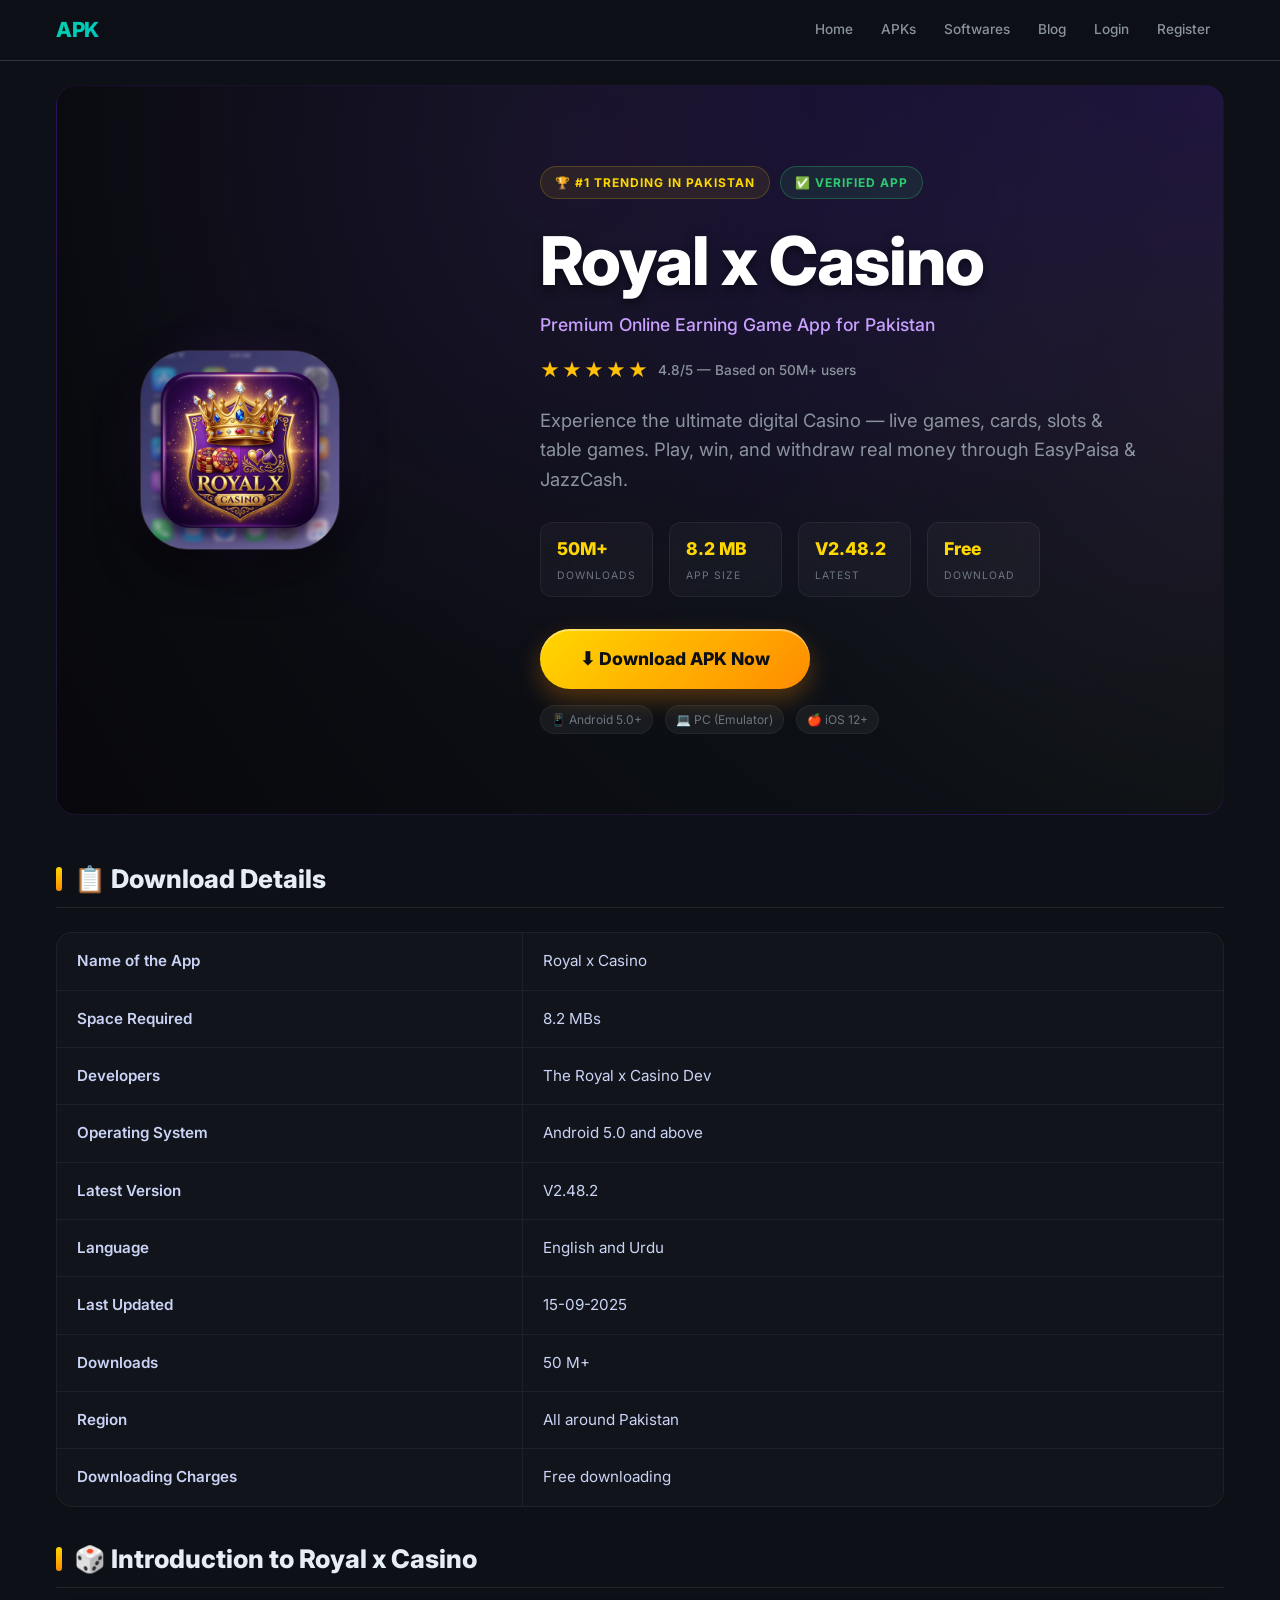
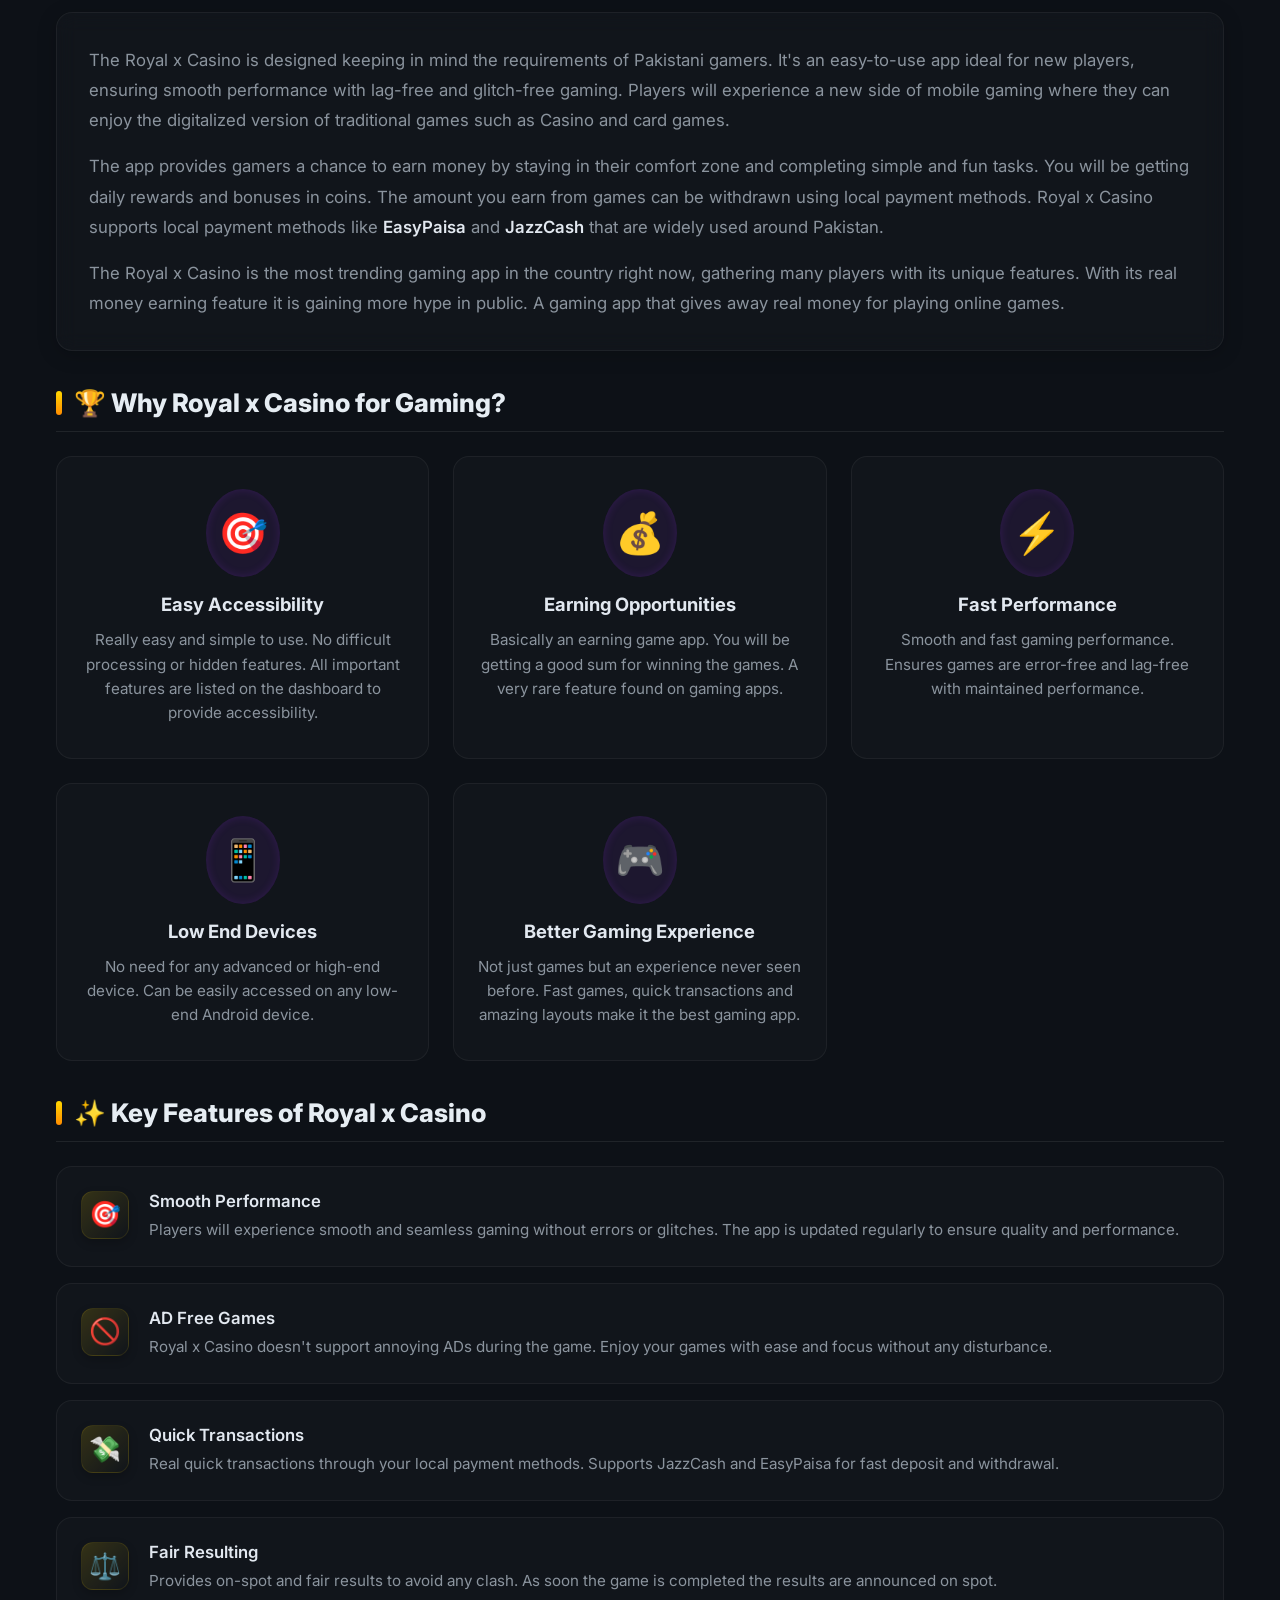
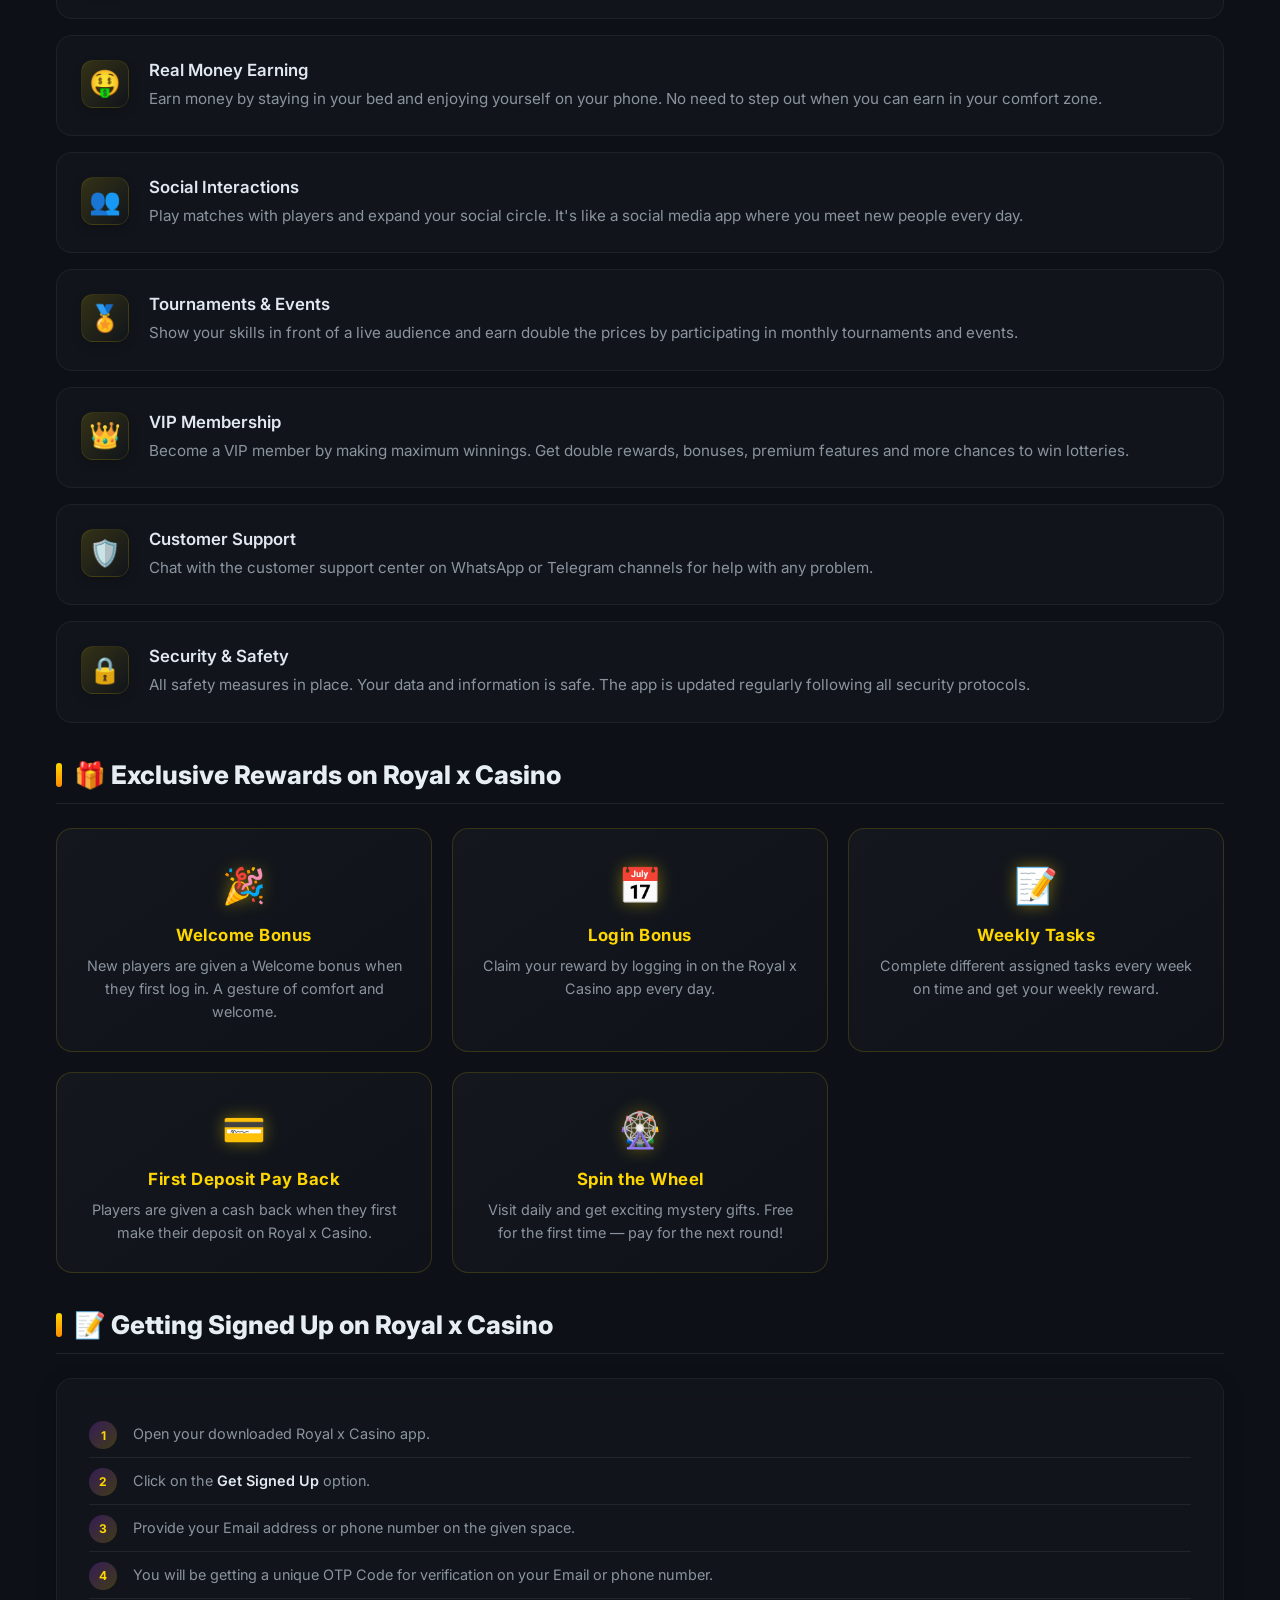
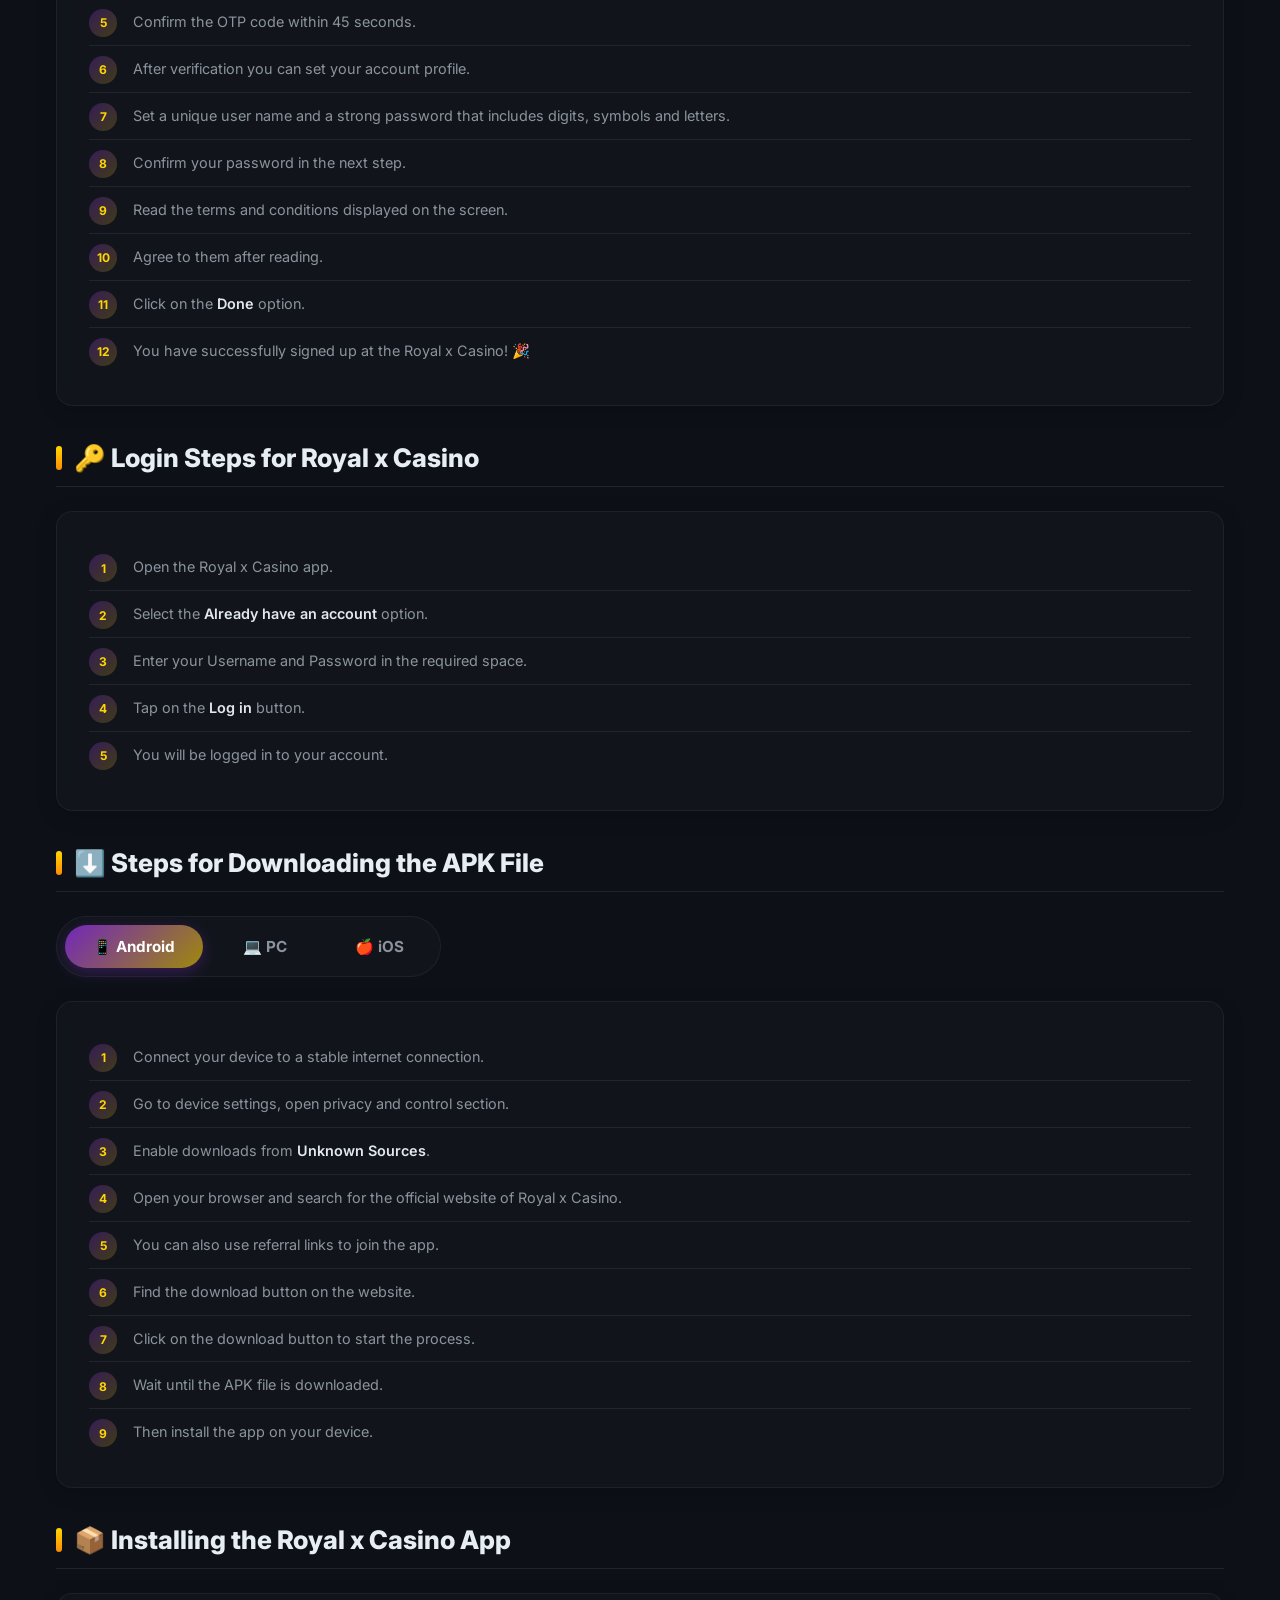
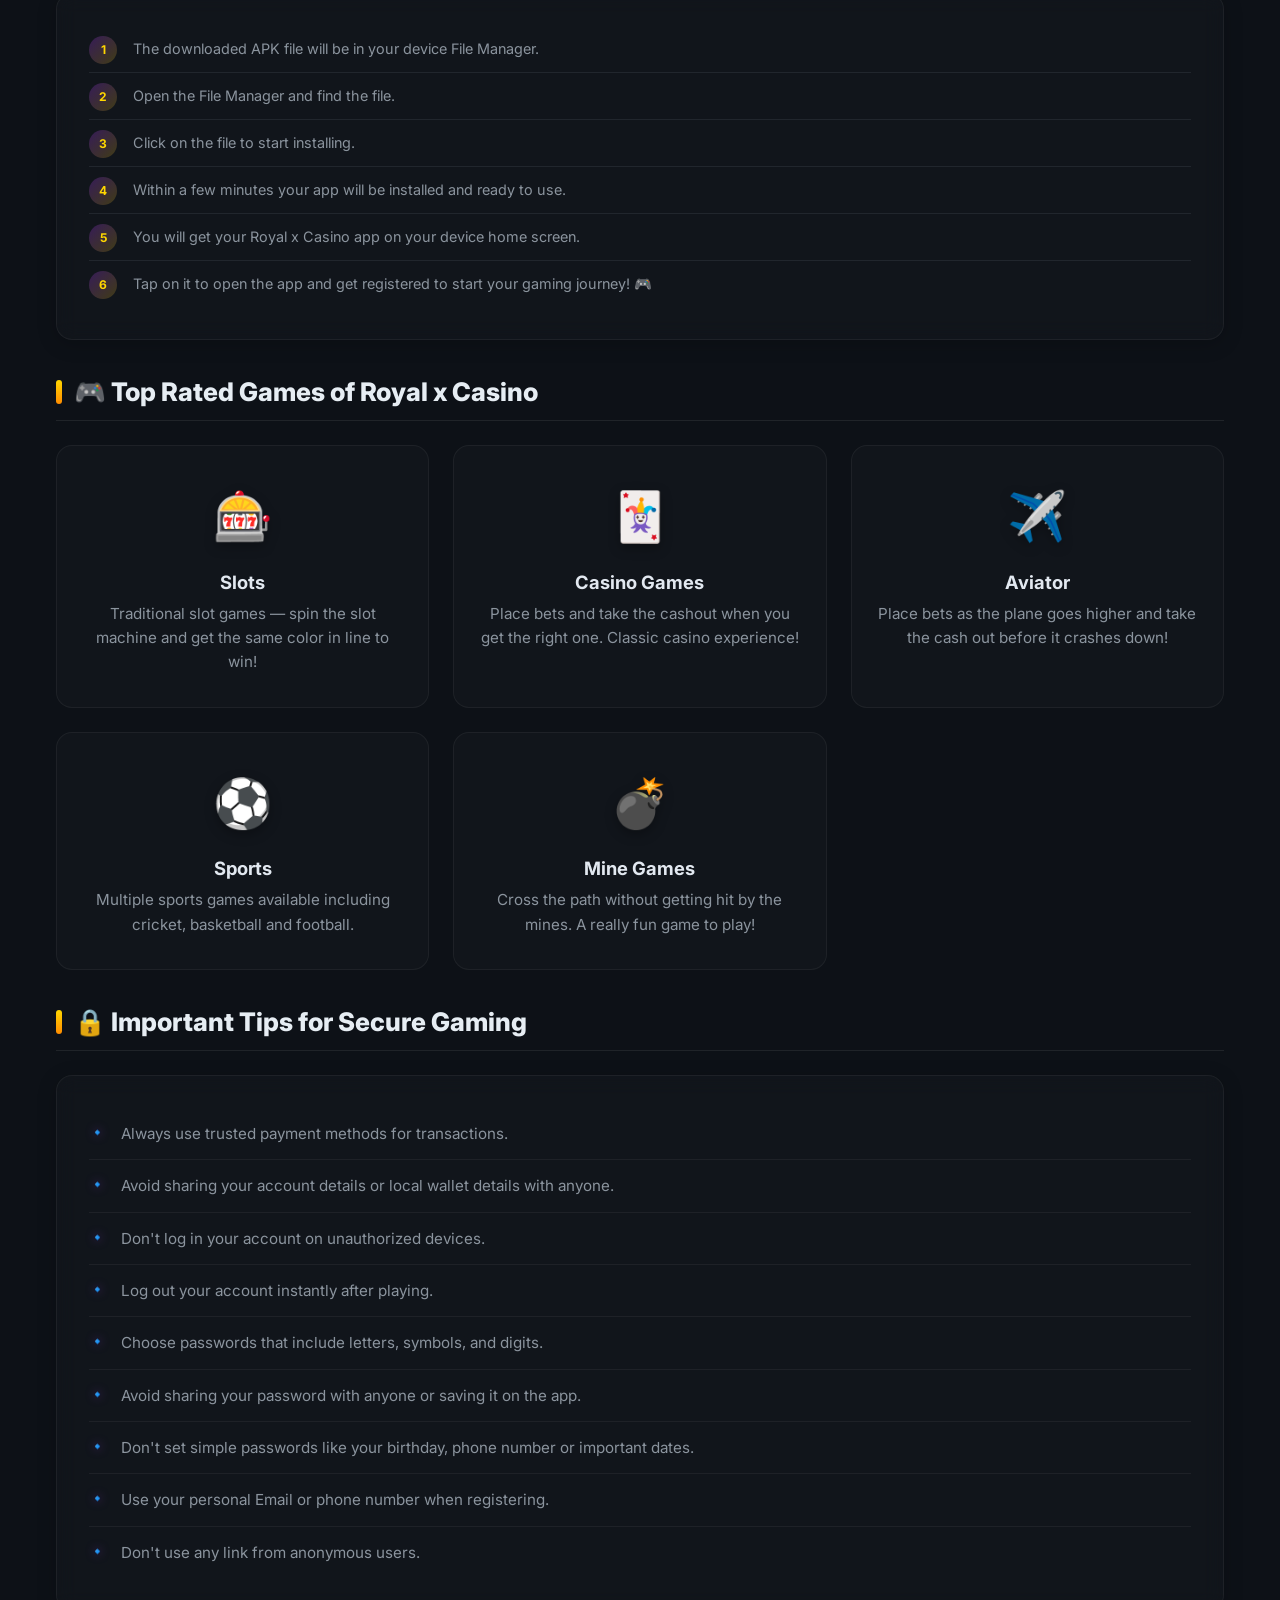
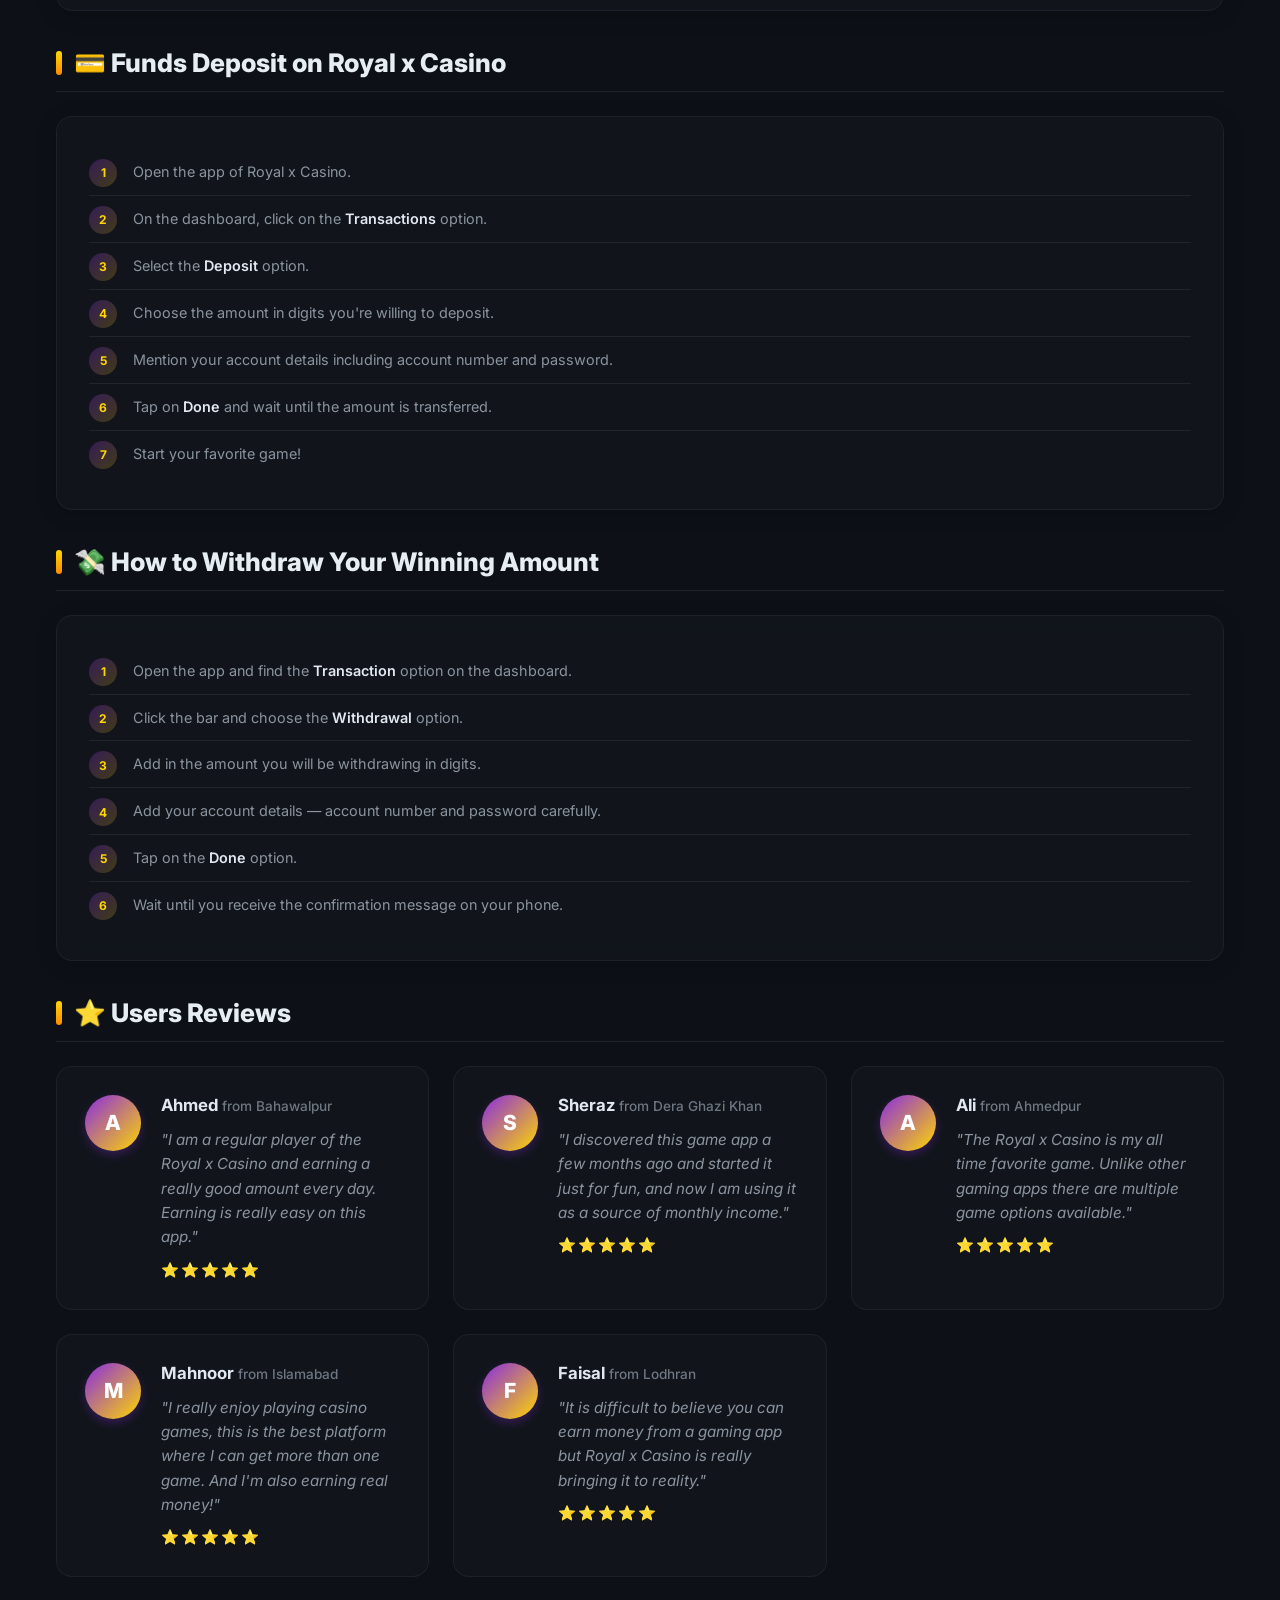
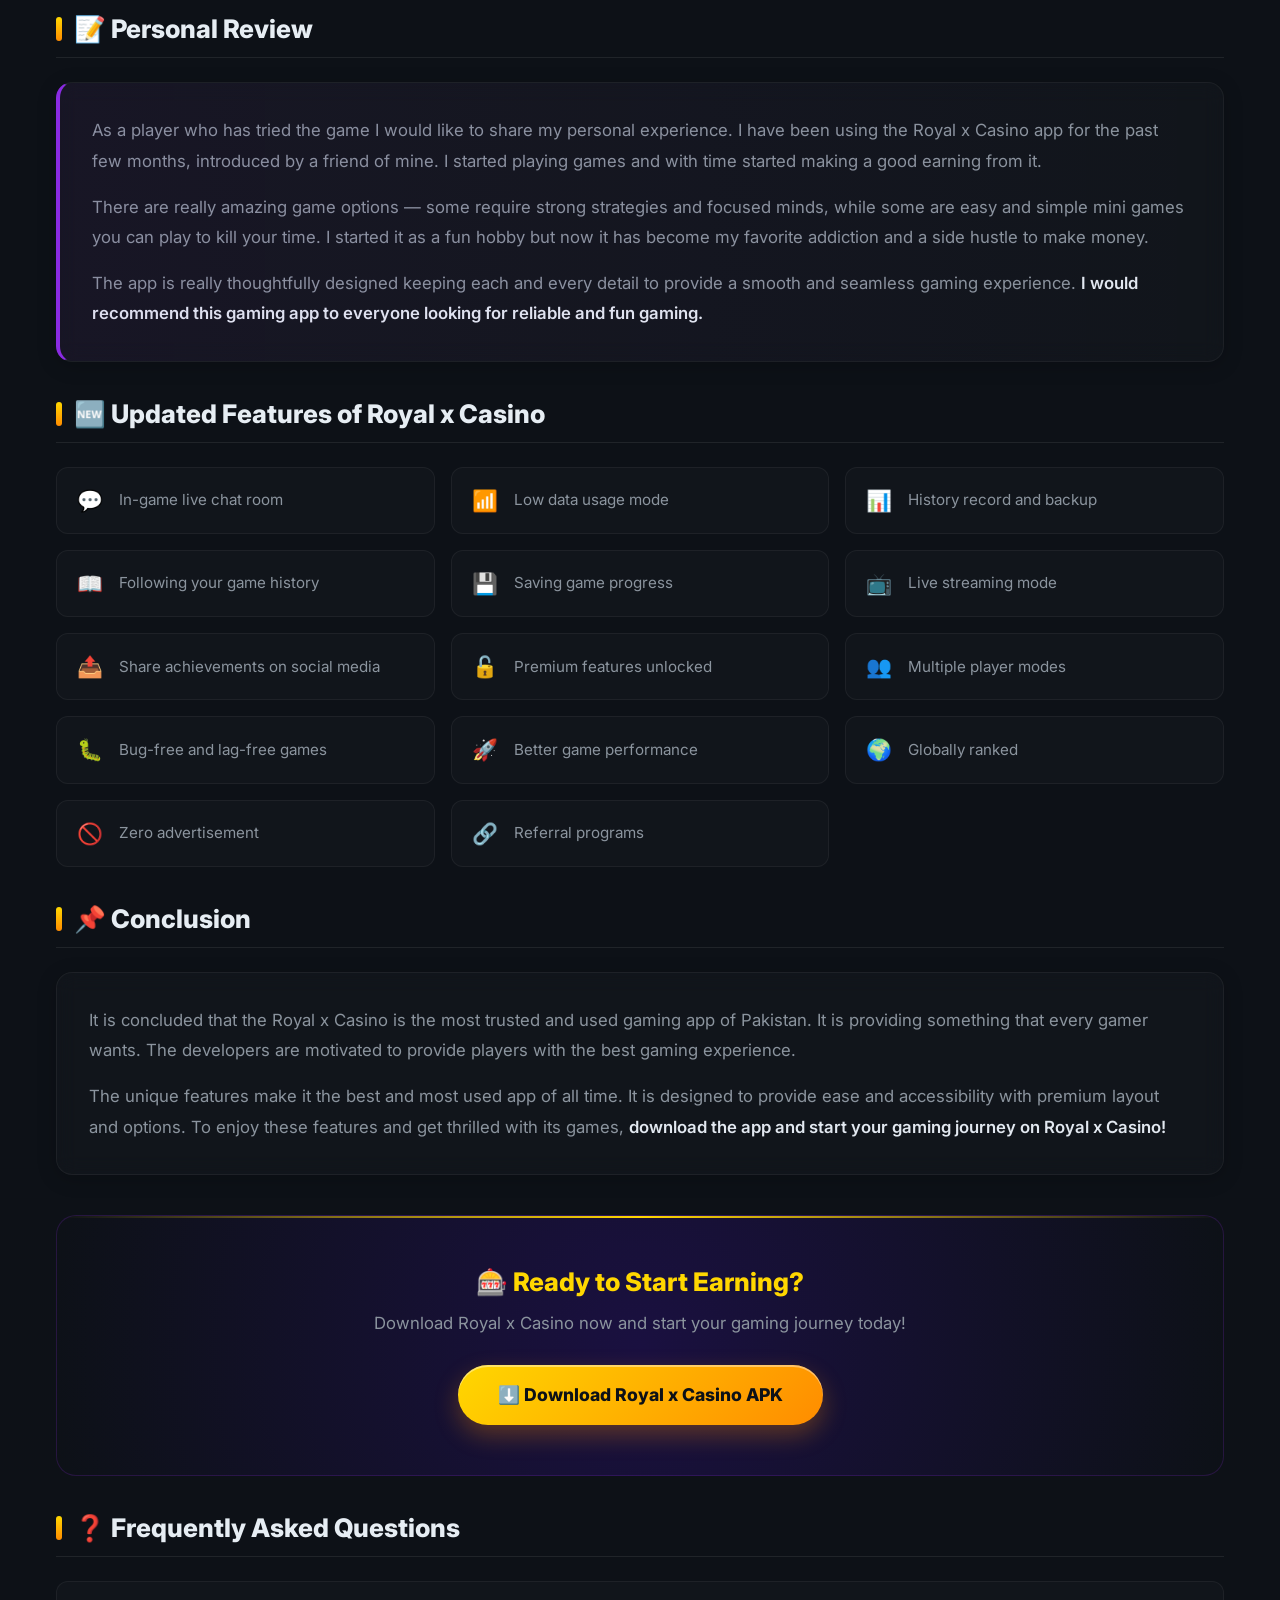
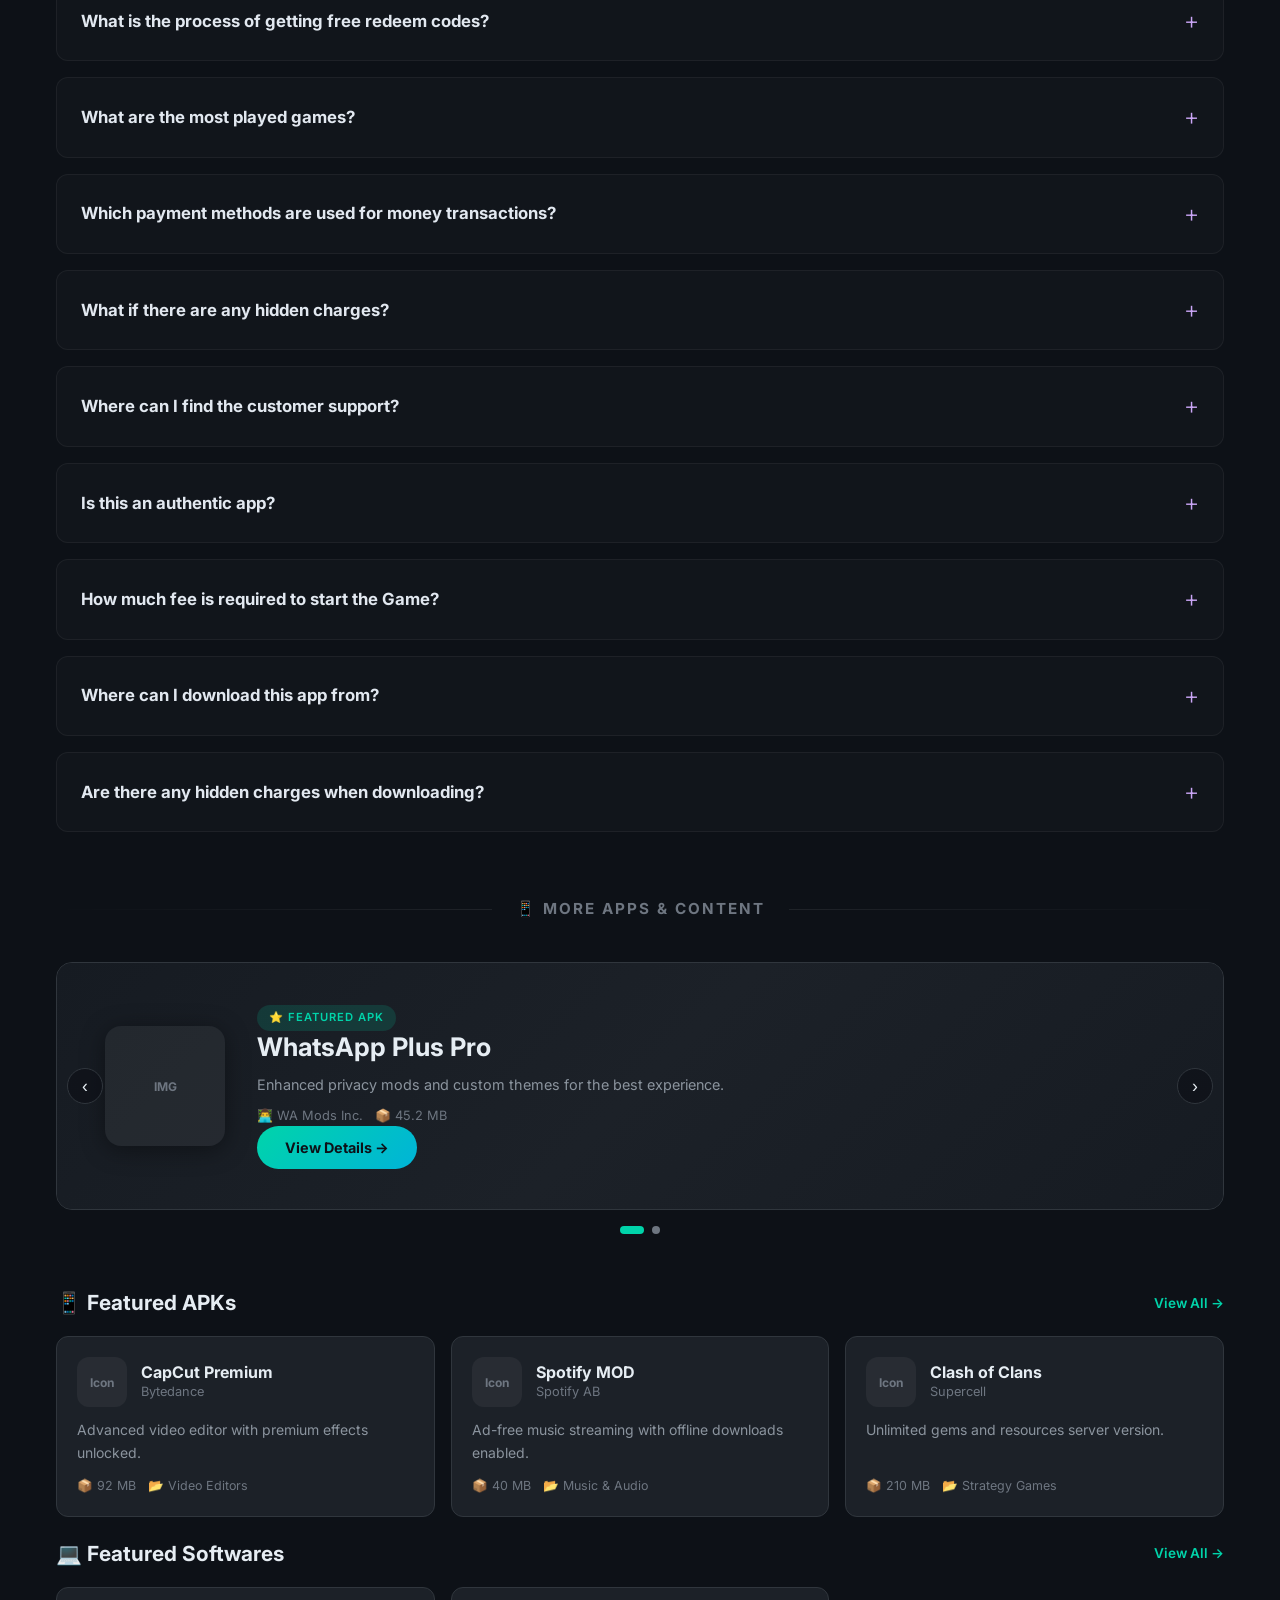
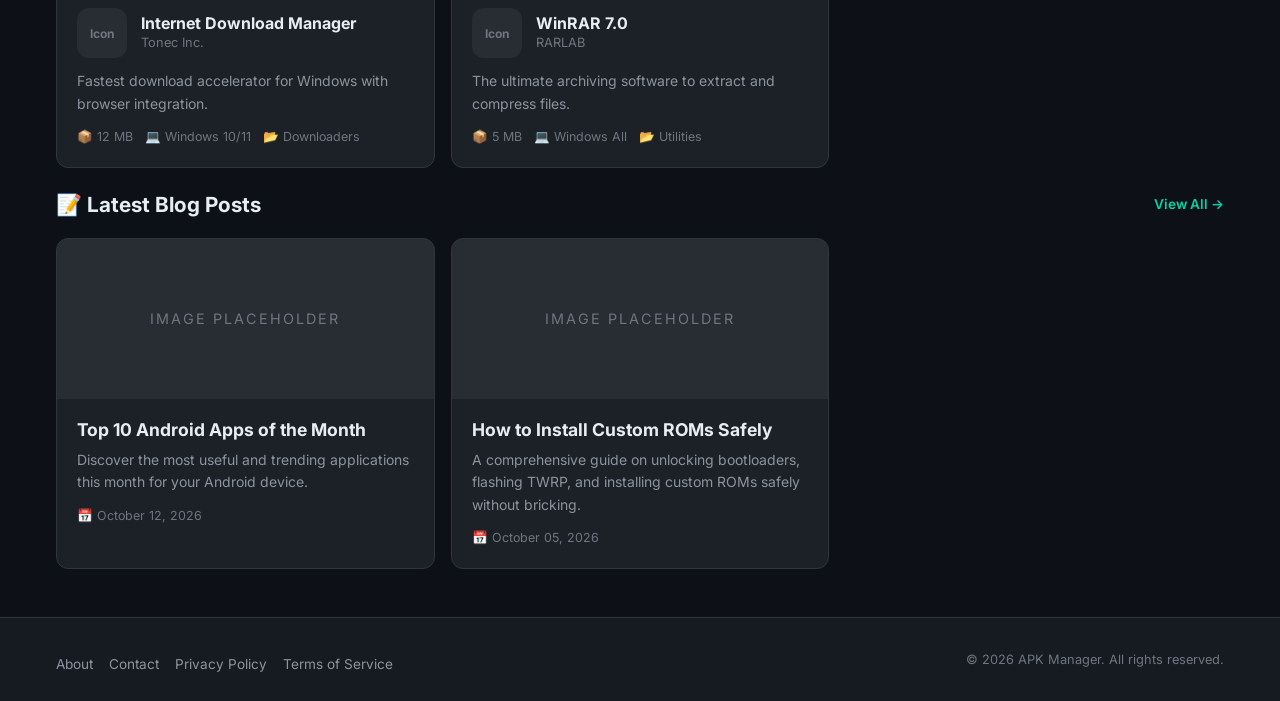
==== index.html @ d5cda450 "first commit" ====
<!DOCTYPE html>
<html lang="en">
<head>
    <meta charset="UTF-8">
    <meta name="viewport" content="width=device-width, initial-scale=1.0">
    <meta name="description" content="Download the latest APKs, Software, and read tech blog posts.">
    <title>Royal x Casino Download - Online Earning Game App Pakistan | APK Manager</title>
    <link rel="stylesheet" href="./css/style.css">
    <style>
      /* Temporary Placeholders for Static Build */
      .placeholder-img {
          width: 100%; height: 160px; background: rgba(255, 255, 255, 0.05); border-radius: 8px 8px 0 0;
          display: flex; align-items: center; justify-content: center;
          color: var(--text-muted); font-size: 0.9rem; text-transform: uppercase; letter-spacing: 2px;
      }
      .placeholder-icon {
          width: 50px; height: 50px; background: rgba(255, 255, 255, 0.05); border-radius: 12px;
          display: flex; align-items: center; justify-content: center;
          color: var(--text-muted); font-size: 0.75rem; overflow: hidden; font-weight: bold;
      }
    </style>
</head>
<body>

<!-- Header -->
<header class="site-header">
    <div class="container nav-inner">
        <a href="#" class="logo">APK<span>Manager</span></a>

        <button class="hamburger" aria-label="Toggle menu">
            <span></span><span></span><span></span>
        </button>

        <nav class="nav-links">
            <a href="index.html">Home</a>
            <a href="apks.html">APKs</a>
            <a href="softwares.html">Softwares</a>
            <a href="blog.html">Blog</a>
            <a href="login.html">Login</a>
            <a href="register.html">Register</a>
        </nav>
    </div>
    <div class="nav-overlay"></div>
</header>

<!-- Main Content -->
<main>
    <div class="container">

<!-- ============================
     ROYAL X CASINO — HERO SECTION 
     ============================ -->
<section class="rxc-hero fade-in">
    <div class="rxc-hero-glow"></div>
    <div class="rxc-hero-particles">
        <span></span><span></span><span></span><span></span><span></span><span></span>
    </div>
    <div class="rxc-hero-inner">
        <div class="rxc-hero-icon-wrap">
            <img src="./images/royal_x_casino_icon.png" alt="Royal x Casino App Icon" class="rxc-hero-icon">
            <div class="rxc-hero-icon-glow"></div>
        </div>
        <div class="rxc-hero-content">
            <div class="rxc-hero-badges">
                <span class="rxc-badge">🏆 #1 Trending in Pakistan</span>
                <span class="rxc-badge rxc-badge-verified">✅ Verified App</span>
            </div>
            <h1 class="rxc-hero-title">Royal x Casino</h1>
            <p class="rxc-hero-tagline">Premium Online Earning Game App for Pakistan</p>
            <div class="rxc-hero-rating">
                <span class="rxc-stars">★★★★★</span>
                <span class="rxc-rating-text">4.8/5 — Based on 50M+ users</span>
            </div>
            <p class="rxc-hero-desc">Experience the ultimate digital Casino — live games, cards, slots & table games. Play, win, and withdraw real money through EasyPaisa & JazzCash.</p>
            <div class="rxc-hero-stats">
                <div class="rxc-stat">
                    <span class="rxc-stat-value">50M+</span>
                    <span class="rxc-stat-label">Downloads</span>
                </div>
                <div class="rxc-stat">
                    <span class="rxc-stat-value">8.2 MB</span>
                    <span class="rxc-stat-label">App Size</span>
                </div>
                <div class="rxc-stat">
                    <span class="rxc-stat-value">V2.48.2</span>
                    <span class="rxc-stat-label">Latest</span>
                </div>
                <div class="rxc-stat">
                    <span class="rxc-stat-value">Free</span>
                    <span class="rxc-stat-label">Download</span>
                </div>
            </div>
            <div class="rxc-hero-actions">
                <a href="#rxc-download" class="rxc-download-btn">⬇ Download APK Now</a>
                <div class="rxc-platform-tags">
                    <span>📱 Android 5.0+</span>
                    <span>💻 PC (Emulator)</span>
                    <span>🍎 iOS 12+</span>
                </div>
            </div>
        </div>
    </div>
</section>

<!-- Download Details Table -->
<section class="rxc-section fade-in">
    <h2 class="rxc-section-title">📋 Download Details</h2>
    <div class="table-responsive">
        <table class="rxc-details-table">
            <tbody>
                <tr><td class="rxc-table-label">Name of the App</td><td>Royal x Casino</td></tr>
                <tr><td class="rxc-table-label">Space Required</td><td>8.2 MBs</td></tr>
                <tr><td class="rxc-table-label">Developers</td><td>The Royal x Casino Dev</td></tr>
                <tr><td class="rxc-table-label">Operating System</td><td>Android 5.0 and above</td></tr>
                <tr><td class="rxc-table-label">Latest Version</td><td>V2.48.2</td></tr>
                <tr><td class="rxc-table-label">Language</td><td>English and Urdu</td></tr>
                <tr><td class="rxc-table-label">Last Updated</td><td>15-09-2025</td></tr>
                <tr><td class="rxc-table-label">Downloads</td><td>50 M+</td></tr>
                <tr><td class="rxc-table-label">Region</td><td>All around Pakistan</td></tr>
                <tr><td class="rxc-table-label">Downloading Charges</td><td>Free downloading</td></tr>
            </tbody>
        </table>
    </div>
</section>

<!-- Introduction -->
<section class="rxc-section fade-in">
    <h2 class="rxc-section-title">🎲 Introduction to Royal x Casino</h2>
    <div class="rxc-content-card">
        <p>The Royal x Casino is designed keeping in mind the requirements of Pakistani gamers. It's an easy-to-use app ideal for new players, ensuring smooth performance with lag-free and glitch-free gaming. Players will experience a new side of mobile gaming where they can enjoy the digitalized version of traditional games such as Casino and card games.</p>
        <p>The app provides gamers a chance to earn money by staying in their comfort zone and completing simple and fun tasks. You will be getting daily rewards and bonuses in coins. The amount you earn from games can be withdrawn using local payment methods. Royal x Casino supports local payment methods like <strong>EasyPaisa</strong> and <strong>JazzCash</strong> that are widely used around Pakistan.</p>
        <p>The Royal x Casino is the most trending gaming app in the country right now, gathering many players with its unique features. With its real money earning feature it is gaining more hype in public. A gaming app that gives away real money for playing online games.</p>
    </div>
</section>

<!-- Why Royal x Casino -->
<section class="rxc-section fade-in">
    <h2 class="rxc-section-title">🏆 Why Royal x Casino for Gaming?</h2>
    <div class="rxc-features-grid">
        <div class="rxc-feature-card">
            <div class="rxc-feature-icon">🎯</div>
            <h3>Easy Accessibility</h3>
            <p>Really easy and simple to use. No difficult processing or hidden features. All important features are listed on the dashboard to provide accessibility.</p>
        </div>
        <div class="rxc-feature-card">
            <div class="rxc-feature-icon">💰</div>
            <h3>Earning Opportunities</h3>
            <p>Basically an earning game app. You will be getting a good sum for winning the games. A very rare feature found on gaming apps.</p>
        </div>
        <div class="rxc-feature-card">
            <div class="rxc-feature-icon">⚡</div>
            <h3>Fast Performance</h3>
            <p>Smooth and fast gaming performance. Ensures games are error-free and lag-free with maintained performance.</p>
        </div>
        <div class="rxc-feature-card">
            <div class="rxc-feature-icon">📱</div>
            <h3>Low End Devices</h3>
            <p>No need for any advanced or high-end device. Can be easily accessed on any low-end Android device.</p>
        </div>
        <div class="rxc-feature-card">
            <div class="rxc-feature-icon">🎮</div>
            <h3>Better Gaming Experience</h3>
            <p>Not just games but an experience never seen before. Fast games, quick transactions and amazing layouts make it the best gaming app.</p>
        </div>
    </div>
</section>

<!-- Key Features -->
<section class="rxc-section fade-in">
    <h2 class="rxc-section-title">✨ Key Features of Royal x Casino</h2>
    <div class="rxc-features-list">
        <div class="rxc-feature-item">
            <div class="rxc-feature-bullet">🎯</div>
            <div>
                <h4>Smooth Performance</h4>
                <p>Players will experience smooth and seamless gaming without errors or glitches. The app is updated regularly to ensure quality and performance.</p>
            </div>
        </div>
        <div class="rxc-feature-item">
            <div class="rxc-feature-bullet">🚫</div>
            <div>
                <h4>AD Free Games</h4>
                <p>Royal x Casino doesn't support annoying ADs during the game. Enjoy your games with ease and focus without any disturbance.</p>
            </div>
        </div>
        <div class="rxc-feature-item">
            <div class="rxc-feature-bullet">💸</div>
            <div>
                <h4>Quick Transactions</h4>
                <p>Real quick transactions through your local payment methods. Supports JazzCash and EasyPaisa for fast deposit and withdrawal.</p>
            </div>
        </div>
        <div class="rxc-feature-item">
            <div class="rxc-feature-bullet">⚖️</div>
            <div>
                <h4>Fair Resulting</h4>
                <p>Provides on-spot and fair results to avoid any clash. As soon the game is completed the results are announced on spot.</p>
            </div>
        </div>
        <div class="rxc-feature-item">
            <div class="rxc-feature-bullet">🤑</div>
            <div>
                <h4>Real Money Earning</h4>
                <p>Earn money by staying in your bed and enjoying yourself on your phone. No need to step out when you can earn in your comfort zone.</p>
            </div>
        </div>
        <div class="rxc-feature-item">
            <div class="rxc-feature-bullet">👥</div>
            <div>
                <h4>Social Interactions</h4>
                <p>Play matches with players and expand your social circle. It's like a social media app where you meet new people every day.</p>
            </div>
        </div>
        <div class="rxc-feature-item">
            <div class="rxc-feature-bullet">🏅</div>
            <div>
                <h4>Tournaments & Events</h4>
                <p>Show your skills in front of a live audience and earn double the prices by participating in monthly tournaments and events.</p>
            </div>
        </div>
        <div class="rxc-feature-item">
            <div class="rxc-feature-bullet">👑</div>
            <div>
                <h4>VIP Membership</h4>
                <p>Become a VIP member by making maximum winnings. Get double rewards, bonuses, premium features and more chances to win lotteries.</p>
            </div>
        </div>
        <div class="rxc-feature-item">
            <div class="rxc-feature-bullet">🛡️</div>
            <div>
                <h4>Customer Support</h4>
                <p>Chat with the customer support center on WhatsApp or Telegram channels for help with any problem.</p>
            </div>
        </div>
        <div class="rxc-feature-item">
            <div class="rxc-feature-bullet">🔒</div>
            <div>
                <h4>Security & Safety</h4>
                <p>All safety measures in place. Your data and information is safe. The app is updated regularly following all security protocols.</p>
            </div>
        </div>
    </div>
</section>

<!-- Exclusive Rewards -->
<section class="rxc-section fade-in">
    <h2 class="rxc-section-title">🎁 Exclusive Rewards on Royal x Casino</h2>
    <div class="rxc-rewards-grid">
        <div class="rxc-reward-card">
            <span class="rxc-reward-icon">🎉</span>
            <h4>Welcome Bonus</h4>
            <p>New players are given a Welcome bonus when they first log in. A gesture of comfort and welcome.</p>
        </div>
        <div class="rxc-reward-card">
            <span class="rxc-reward-icon">📅</span>
            <h4>Login Bonus</h4>
            <p>Claim your reward by logging in on the Royal x Casino app every day.</p>
        </div>
        <div class="rxc-reward-card">
            <span class="rxc-reward-icon">📝</span>
            <h4>Weekly Tasks</h4>
            <p>Complete different assigned tasks every week on time and get your weekly reward.</p>
        </div>
        <div class="rxc-reward-card">
            <span class="rxc-reward-icon">💳</span>
            <h4>First Deposit Pay Back</h4>
            <p>Players are given a cash back when they first make their deposit on Royal x Casino.</p>
        </div>
        <div class="rxc-reward-card">
            <span class="rxc-reward-icon">🎡</span>
            <h4>Spin the Wheel</h4>
            <p>Visit daily and get exciting mystery gifts. Free for the first time — pay for the next round!</p>
        </div>
    </div>
</section>

<!-- Sign Up & Login Steps -->
<section class="rxc-section fade-in">
    <h2 class="rxc-section-title">📝 Getting Signed Up on Royal x Casino</h2>
    <div class="rxc-content-card">
        <ol class="rxc-steps-list">
            <li>Open your downloaded Royal x Casino app.</li>
            <li>Click on the <strong>Get Signed Up</strong> option.</li>
            <li>Provide your Email address or phone number on the given space.</li>
            <li>You will be getting a unique OTP Code for verification on your Email or phone number.</li>
            <li>Confirm the OTP code within 45 seconds.</li>
            <li>After verification you can set your account profile.</li>
            <li>Set a unique user name and a strong password that includes digits, symbols and letters.</li>
            <li>Confirm your password in the next step.</li>
            <li>Read the terms and conditions displayed on the screen.</li>
            <li>Agree to them after reading.</li>
            <li>Click on the <strong>Done</strong> option.</li>
            <li>You have successfully signed up at the Royal x Casino! 🎉</li>
        </ol>
    </div>
</section>

<section class="rxc-section fade-in">
    <h2 class="rxc-section-title">🔑 Login Steps for Royal x Casino</h2>
    <div class="rxc-content-card">
        <ol class="rxc-steps-list">
            <li>Open the Royal x Casino app.</li>
            <li>Select the <strong>Already have an account</strong> option.</li>
            <li>Enter your Username and Password in the required space.</li>
            <li>Tap on the <strong>Log in</strong> button.</li>
            <li>You will be logged in to your account.</li>
        </ol>
    </div>
</section>

<!-- Download Steps -->
<section class="rxc-section fade-in" id="rxc-download">
    <h2 class="rxc-section-title">⬇️ Steps for Downloading the APK File</h2>
    
    <div class="rxc-tabs">
        <button class="rxc-tab active" data-tab="android">📱 Android</button>
        <button class="rxc-tab" data-tab="pc">💻 PC</button>
        <button class="rxc-tab" data-tab="ios">🍎 iOS</button>
    </div>

    <div class="rxc-tab-content active" id="tab-android">
        <div class="rxc-content-card">
            <ol class="rxc-steps-list">
                <li>Connect your device to a stable internet connection.</li>
                <li>Go to device settings, open privacy and control section.</li>
                <li>Enable downloads from <strong>Unknown Sources</strong>.</li>
                <li>Open your browser and search for the official website of Royal x Casino.</li>
                <li>You can also use referral links to join the app.</li>
                <li>Find the download button on the website.</li>
                <li>Click on the download button to start the process.</li>
                <li>Wait until the APK file is downloaded.</li>
                <li>Then install the app on your device.</li>
            </ol>
        </div>
    </div>

    <div class="rxc-tab-content" id="tab-pc">
        <div class="rxc-content-card">
            <ol class="rxc-steps-list">
                <li>Search for an Android emulator like <strong>BlueStacks</strong> on Chrome.</li>
                <li>Download and install the emulator on your device.</li>
                <li>Open the emulator and search for Royal x Casino.</li>
                <li>Visit the official website and click the download button.</li>
                <li>When downloaded, install the app.</li>
                <li>Enjoy your games on the big screen!</li>
            </ol>
            <h4 class="rxc-sub-heading">System Requirements for PC:</h4>
            <ul class="rxc-req-list">
                <li>Internet: Stable internet connection or WiFi</li>
                <li>Processor: Intel Core i3</li>
                <li>RAM: 4 GB at least</li>
                <li>OS: Windows 10 and 11</li>
                <li>Space: At least 10 GB free space</li>
            </ul>
        </div>
    </div>

    <div class="rxc-tab-content" id="tab-ios">
        <div class="rxc-content-card">
            <ol class="rxc-steps-list">
                <li>Open the Safari browser on your device.</li>
                <li>Search for Royal x Casino and visit the official website.</li>
                <li>Tap on the download button on the website.</li>
                <li>Install the app from settings when downloaded.</li>
                <li>It will be installed within a few minutes — enjoy your games!</li>
            </ol>
            <h4 class="rxc-sub-heading">System Requirements for iOS:</h4>
            <ul class="rxc-req-list">
                <li>Stable internet connection or WiFi</li>
                <li>Safari browser required</li>
                <li>At least 500 MBs free space</li>
                <li>iOS 12 or above</li>
            </ul>
        </div>
    </div>
</section>

<!-- Installation Steps -->
<section class="rxc-section fade-in">
    <h2 class="rxc-section-title">📦 Installing the Royal x Casino App</h2>
    <div class="rxc-content-card">
        <ol class="rxc-steps-list">
            <li>The downloaded APK file will be in your device File Manager.</li>
            <li>Open the File Manager and find the file.</li>
            <li>Click on the file to start installing.</li>
            <li>Within a few minutes your app will be installed and ready to use.</li>
            <li>You will get your Royal x Casino app on your device home screen.</li>
            <li>Tap on it to open the app and get registered to start your gaming journey! 🎮</li>
        </ol>
    </div>
</section>

<!-- Top Rated Games -->
<section class="rxc-section fade-in">
    <h2 class="rxc-section-title">🎮 Top Rated Games of Royal x Casino</h2>
    <div class="rxc-games-grid">
        <div class="rxc-game-card">
            <div class="rxc-game-icon">🎰</div>
            <h4>Slots</h4>
            <p>Traditional slot games — spin the slot machine and get the same color in line to win!</p>
        </div>
        <div class="rxc-game-card">
            <div class="rxc-game-icon">🃏</div>
            <h4>Casino Games</h4>
            <p>Place bets and take the cashout when you get the right one. Classic casino experience!</p>
        </div>
        <div class="rxc-game-card">
            <div class="rxc-game-icon">✈️</div>
            <h4>Aviator</h4>
            <p>Place bets as the plane goes higher and take the cash out before it crashes down!</p>
        </div>
        <div class="rxc-game-card">
            <div class="rxc-game-icon">⚽</div>
            <h4>Sports</h4>
            <p>Multiple sports games available including cricket, basketball and football.</p>
        </div>
        <div class="rxc-game-card">
            <div class="rxc-game-icon">💣</div>
            <h4>Mine Games</h4>
            <p>Cross the path without getting hit by the mines. A really fun game to play!</p>
        </div>
    </div>
</section>

<!-- Security Tips -->
<section class="rxc-section fade-in">
    <h2 class="rxc-section-title">🔒 Important Tips for Secure Gaming</h2>
    <div class="rxc-content-card">
        <ul class="rxc-tips-list">
            <li>Always use trusted payment methods for transactions.</li>
            <li>Avoid sharing your account details or local wallet details with anyone.</li>
            <li>Don't log in your account on unauthorized devices.</li>
            <li>Log out your account instantly after playing.</li>
            <li>Choose passwords that include letters, symbols, and digits.</li>
            <li>Avoid sharing your password with anyone or saving it on the app.</li>
            <li>Don't set simple passwords like your birthday, phone number or important dates.</li>
            <li>Use your personal Email or phone number when registering.</li>
            <li>Don't use any link from anonymous users.</li>
        </ul>
    </div>
</section>

<!-- Deposit & Withdrawal -->
<section class="rxc-section fade-in">
    <h2 class="rxc-section-title">💳 Funds Deposit on Royal x Casino</h2>
    <div class="rxc-content-card">
        <ol class="rxc-steps-list">
            <li>Open the app of Royal x Casino.</li>
            <li>On the dashboard, click on the <strong>Transactions</strong> option.</li>
            <li>Select the <strong>Deposit</strong> option.</li>
            <li>Choose the amount in digits you're willing to deposit.</li>
            <li>Mention your account details including account number and password.</li>
            <li>Tap on <strong>Done</strong> and wait until the amount is transferred.</li>
            <li>Start your favorite game!</li>
        </ol>
    </div>
</section>

<section class="rxc-section fade-in">
    <h2 class="rxc-section-title">💸 How to Withdraw Your Winning Amount</h2>
    <div class="rxc-content-card">
        <ol class="rxc-steps-list">
            <li>Open the app and find the <strong>Transaction</strong> option on the dashboard.</li>
            <li>Click the bar and choose the <strong>Withdrawal</strong> option.</li>
            <li>Add in the amount you will be withdrawing in digits.</li>
            <li>Add your account details — account number and password carefully.</li>
            <li>Tap on the <strong>Done</strong> option.</li>
            <li>Wait until you receive the confirmation message on your phone.</li>
        </ol>
    </div>
</section>

<!-- User Reviews -->
<section class="rxc-section fade-in">
    <h2 class="rxc-section-title">⭐ Users Reviews</h2>
    <div class="rxc-reviews-grid">
        <div class="rxc-review-card">
            <div class="rxc-review-avatar">A</div>
            <div class="rxc-review-body">
                <h4>Ahmed <span class="rxc-review-location">from Bahawalpur</span></h4>
                <p>"I am a regular player of the Royal x Casino and earning a really good amount every day. Earning is really easy on this app."</p>
                <div class="rxc-review-stars">⭐⭐⭐⭐⭐</div>
            </div>
        </div>
        <div class="rxc-review-card">
            <div class="rxc-review-avatar">S</div>
            <div class="rxc-review-body">
                <h4>Sheraz <span class="rxc-review-location">from Dera Ghazi Khan</span></h4>
                <p>"I discovered this game app a few months ago and started it just for fun, and now I am using it as a source of monthly income."</p>
                <div class="rxc-review-stars">⭐⭐⭐⭐⭐</div>
            </div>
        </div>
        <div class="rxc-review-card">
            <div class="rxc-review-avatar">A</div>
            <div class="rxc-review-body">
                <h4>Ali <span class="rxc-review-location">from Ahmedpur</span></h4>
                <p>"The Royal x Casino is my all time favorite game. Unlike other gaming apps there are multiple game options available."</p>
                <div class="rxc-review-stars">⭐⭐⭐⭐⭐</div>
            </div>
        </div>
        <div class="rxc-review-card">
            <div class="rxc-review-avatar">M</div>
            <div class="rxc-review-body">
                <h4>Mahnoor <span class="rxc-review-location">from Islamabad</span></h4>
                <p>"I really enjoy playing casino games, this is the best platform where I can get more than one game. And I'm also earning real money!"</p>
                <div class="rxc-review-stars">⭐⭐⭐⭐⭐</div>
            </div>
        </div>
        <div class="rxc-review-card">
            <div class="rxc-review-avatar">F</div>
            <div class="rxc-review-body">
                <h4>Faisal <span class="rxc-review-location">from Lodhran</span></h4>
                <p>"It is difficult to believe you can earn money from a gaming app but Royal x Casino is really bringing it to reality."</p>
                <div class="rxc-review-stars">⭐⭐⭐⭐⭐</div>
            </div>
        </div>
    </div>
</section>

<!-- Personal Review -->
<section class="rxc-section fade-in">
    <h2 class="rxc-section-title">📝 Personal Review</h2>
    <div class="rxc-content-card rxc-personal-review">
        <p>As a player who has tried the game I would like to share my personal experience. I have been using the Royal x Casino app for the past few months, introduced by a friend of mine. I started playing games and with time started making a good earning from it.</p>
        <p>There are really amazing game options — some require strong strategies and focused minds, while some are easy and simple mini games you can play to kill your time. I started it as a fun hobby but now it has become my favorite addiction and a side hustle to make money.</p>
        <p>The app is really thoughtfully designed keeping each and every detail to provide a smooth and seamless gaming experience. <strong>I would recommend this gaming app to everyone looking for reliable and fun gaming.</strong></p>
    </div>
</section>

<!-- Updated Features -->
<section class="rxc-section fade-in">
    <h2 class="rxc-section-title">🆕 Updated Features of Royal x Casino</h2>
    <div class="rxc-updated-grid">
        <div class="rxc-updated-item"><span>💬</span> In-game live chat room</div>
        <div class="rxc-updated-item"><span>📶</span> Low data usage mode</div>
        <div class="rxc-updated-item"><span>📊</span> History record and backup</div>
        <div class="rxc-updated-item"><span>📖</span> Following your game history</div>
        <div class="rxc-updated-item"><span>💾</span> Saving game progress</div>
        <div class="rxc-updated-item"><span>📺</span> Live streaming mode</div>
        <div class="rxc-updated-item"><span>📤</span> Share achievements on social media</div>
        <div class="rxc-updated-item"><span>🔓</span> Premium features unlocked</div>
        <div class="rxc-updated-item"><span>👥</span> Multiple player modes</div>
        <div class="rxc-updated-item"><span>🐛</span> Bug-free and lag-free games</div>
        <div class="rxc-updated-item"><span>🚀</span> Better game performance</div>
        <div class="rxc-updated-item"><span>🌍</span> Globally ranked</div>
        <div class="rxc-updated-item"><span>🚫</span> Zero advertisement</div>
        <div class="rxc-updated-item"><span>🔗</span> Referral programs</div>
    </div>
</section>

<!-- Conclusion -->
<section class="rxc-section fade-in">
    <h2 class="rxc-section-title">📌 Conclusion</h2>
    <div class="rxc-content-card">
        <p>It is concluded that the Royal x Casino is the most trusted and used gaming app of Pakistan. It is providing something that every gamer wants. The developers are motivated to provide players with the best gaming experience.</p>
        <p>The unique features make it the best and most used app of all time. It is designed to provide ease and accessibility with premium layout and options. To enjoy these features and get thrilled with its games, <strong>download the app and start your gaming journey on Royal x Casino!</strong></p>
    </div>
    <div class="rxc-cta-banner">
        <h3>🎰 Ready to Start Earning?</h3>
        <p>Download Royal x Casino now and start your gaming journey today!</p>
        <a href="#rxc-download" class="rxc-download-btn">⬇️ Download Royal x Casino APK</a>
    </div>
</section>

<!-- FAQ -->
<section class="rxc-section fade-in">
    <h2 class="rxc-section-title">❓ Frequently Asked Questions</h2>
    <div class="rxc-faq-list">
        <details class="rxc-faq-item">
            <summary>What is the process of getting free redeem codes?</summary>
            <p>Follow the official channels of the app on different social media platforms like Facebook or WhatsApp to get free redeem codes.</p>
        </details>
        <details class="rxc-faq-item">
            <summary>What are the most played games?</summary>
            <p>The most played games include casino, slots and teen patti played regularly by most players.</p>
        </details>
        <details class="rxc-faq-item">
            <summary>Which payment methods are used for money transactions?</summary>
            <p>EasyPaisa and JazzCash that are widely used among Pakistani public are supported on the Royal x Casino.</p>
        </details>
        <details class="rxc-faq-item">
            <summary>What if there are any hidden charges?</summary>
            <p>No hidden charges on the app, but sometimes you may require a small fee for transactions.</p>
        </details>
        <details class="rxc-faq-item">
            <summary>Where can I find the customer support?</summary>
            <p>Players can have a live chat session with customer support on WhatsApp and Telegram channels.</p>
        </details>
        <details class="rxc-faq-item">
            <summary>Is this an authentic app?</summary>
            <p>Yes, this is an authentic platform with all the crucial certification and verification.</p>
        </details>
        <details class="rxc-faq-item">
            <summary>How much fee is required to start the Game?</summary>
            <p>The deposit fee varies by game, but mostly you need to deposit at least 200 PKR to start.</p>
        </details>
        <details class="rxc-faq-item">
            <summary>Where can I download this app from?</summary>
            <p>The app can be downloaded from the official website, or you can use any trusted referral link to join.</p>
        </details>
        <details class="rxc-faq-item">
            <summary>Are there any hidden charges when downloading?</summary>
            <p>No, there are no hidden charges. The download is totally free for everyone.</p>
        </details>
    </div>
</section>

<!-- ============================
     SEPARATOR — Other Content Below
     ============================ -->
<div class="rxc-separator">
    <span>📱 More Apps & Content</span>
</div>

<!-- Featured Carousel (Placeholder Data) -->
<section class="carousel-section fade-in">
    <div class="carousel-wrapper">
        <div class="carousel-track">
            <!-- Slide 1 -->
            <div class="carousel-slide">
                <div class="slide-icon placeholder-icon">IMG</div>
                <div>
                    <span class="slide-badge">⭐ Featured APK</span>
                    <h2 class="slide-title">WhatsApp Plus Pro</h2>
                    <p class="slide-desc">Enhanced privacy mods and custom themes for the best experience.</p>
                    <div class="slide-meta">
                        <span>👨‍💻 WA Mods Inc.</span>
                        <span>📦 45.2 MB</span>
                    </div>
                    <a href="#" class="slide-btn">View Details →</a>
                </div>
            </div>
            <!-- Slide 2 -->
            <div class="carousel-slide">
                <div class="slide-icon placeholder-icon">IMG</div>
                <div>
                    <span class="slide-badge">⭐ Featured Software</span>
                    <h2 class="slide-title">Adobe Premiere Rush</h2>
                    <p class="slide-desc">Quickly edit professional videos right from your desktop or phone.</p>
                    <div class="slide-meta">
                        <span>👨‍💻 Adobe Systems</span>
                        <span>📦 1.4 GB</span>
                        <span>💻 Windows 11</span>
                    </div>
                    <a href="#" class="slide-btn">View Details →</a>
                </div>
            </div>
        </div>
        <button class="carousel-btn prev" aria-label="Previous">‹</button>
        <button class="carousel-btn next" aria-label="Next">›</button>
    </div>
    <div class="carousel-dots">
        <button class="carousel-dot active" aria-label="Slide 1"></button>
        <button class="carousel-dot" aria-label="Slide 2"></button>
    </div>
</section>

<!-- Featured APKs Grid (Placeholder Data) -->
<section class="fade-in">
    <div class="section-header">
        <h2>📱 Featured APKs</h2>
        <a href="#" class="view-all">View All →</a>
    </div>
    <div class="card-grid">
        <!-- Card 1 -->
        <div class="app-card">
            <div class="app-card-header">
                <div class="app-card-icon placeholder-icon">Icon</div>
                <div class="app-card-info">
                    <h3 class="app-card-name"><a href="#">CapCut Premium</a></h3>
                    <p class="app-card-dev">Bytedance</p>
                </div>
            </div>
            <p class="app-card-desc">Advanced video editor with premium effects unlocked.</p>
            <div class="app-card-meta">
                <span>📦 92 MB</span>
                <span>📂 Video Editors</span>
            </div>
        </div>
        <!-- Card 2 -->
        <div class="app-card">
            <div class="app-card-header">
                <div class="app-card-icon placeholder-icon">Icon</div>
                <div class="app-card-info">
                    <h3 class="app-card-name"><a href="#">Spotify MOD</a></h3>
                    <p class="app-card-dev">Spotify AB</p>
                </div>
            </div>
            <p class="app-card-desc">Ad-free music streaming with offline downloads enabled.</p>
            <div class="app-card-meta">
                <span>📦 40 MB</span>
                <span>📂 Music & Audio</span>
            </div>
        </div>
        <!-- Card 3 -->
        <div class="app-card">
            <div class="app-card-header">
                <div class="app-card-icon placeholder-icon">Icon</div>
                <div class="app-card-info">
                    <h3 class="app-card-name"><a href="#">Clash of Clans</a></h3>
                    <p class="app-card-dev">Supercell</p>
                </div>
            </div>
            <p class="app-card-desc">Unlimited gems and resources server version.</p>
            <div class="app-card-meta">
                <span>📦 210 MB</span>
                <span>📂 Strategy Games</span>
            </div>
        </div>
    </div>
</section>

<!-- Featured Softwares Grid (Placeholder Data) -->
<section class="fade-in mt-24">
    <div class="section-header">
        <h2>💻 Featured Softwares</h2>
        <a href="#" class="view-all">View All →</a>
    </div>
    <div class="card-grid">
        <!-- Software 1 -->
        <div class="app-card">
            <div class="app-card-header">
                <div class="app-card-icon placeholder-icon">Icon</div>
                <div class="app-card-info">
                    <h3 class="app-card-name"><a href="#">Internet Download Manager</a></h3>
                    <p class="app-card-dev">Tonec Inc.</p>
                </div>
            </div>
            <p class="app-card-desc">Fastest download accelerator for Windows with browser integration.</p>
            <div class="app-card-meta">
                <span>📦 12 MB</span>
                <span>💻 Windows 10/11</span>
                <span>📂 Downloaders</span>
            </div>
        </div>
        <!-- Software 2 -->
        <div class="app-card">
            <div class="app-card-header">
                <div class="app-card-icon placeholder-icon">Icon</div>
                <div class="app-card-info">
                    <h3 class="app-card-name"><a href="#">WinRAR 7.0</a></h3>
                    <p class="app-card-dev">RARLAB</p>
                </div>
            </div>
            <p class="app-card-desc">The ultimate archiving software to extract and compress files.</p>
            <div class="app-card-meta">
                <span>📦 5 MB</span>
                <span>💻 Windows All</span>
                <span>📂 Utilities</span>
            </div>
        </div>
    </div>
</section>

<!-- Latest Blog Posts (Placeholder Data) -->
<section class="fade-in mt-24">
    <div class="section-header">
        <h2>📝 Latest Blog Posts</h2>
        <a href="#" class="view-all">View All →</a>
    </div>
    <div class="card-grid">
        <!-- Post 1 -->
        <div class="blog-card">
            <div class="placeholder-img">Image Placeholder</div>
            <div class="blog-card-body">
                <h3><a href="#">Top 10 Android Apps of the Month</a></h3>
                <p class="blog-card-excerpt">Discover the most useful and trending applications this month for your Android device.</p>
                <div class="blog-card-meta">
                    <span>📅 October 12, 2026</span>
                </div>
            </div>
        </div>
        <!-- Post 2 -->
        <div class="blog-card">
            <div class="placeholder-img">Image Placeholder</div>
            <div class="blog-card-body">
                <h3><a href="#">How to Install Custom ROMs Safely</a></h3>
                <p class="blog-card-excerpt">A comprehensive guide on unlocking bootloaders, flashing TWRP, and installing custom ROMs safely without bricking.</p>
                <div class="blog-card-meta">
                    <span>📅 October 05, 2026</span>
                </div>
            </div>
        </div>
    </div>
</section>

    </div>
</main>

<!-- Footer -->
<footer class="site-footer">
    <div class="container footer-content">
        <div class="footer-links">
            <a href="#">About</a>
            <a href="#">Contact</a>
            <a href="#">Privacy Policy</a>
            <a href="#">Terms of Service</a>
        </div>
        <p class="footer-copy">&copy; 2026 APK Manager. All rights reserved.</p>
    </div>
</footer>

<script src="./js/main.js"></script>
</body>
</html>
---- css/style.css ----
/* ============================================================
   APK Manager — Dark Theme | Mobile-First Responsive CSS
   ============================================================ */

/* ---------- Google Font ---------- */
@import url('https://fonts.googleapis.com/css2?family=Inter:wght@300;400;500;600;700;800&display=swap');

/* ---------- CSS Custom Properties ---------- */
:root {
  /* Backgrounds */
  --bg-primary:   #0d1117;
  --bg-secondary: #161b22;
  --bg-card:      #1c2128;
  --bg-elevated:  #21262d;
  --bg-input:     #0d1117;

  /* Accent */
  --accent:           #00d4aa;
  --accent-hover:     #00f0c0;
  --accent-dim:       rgba(0, 212, 170, .15);
  --accent-gradient:  linear-gradient(135deg, #00d4aa 0%, #00b4d8 100%);

  /* Text */
  --text-primary:   #e6edf3;
  --text-secondary: #8b949e;
  --text-muted:     #6e7681;
  --text-link:      #58a6ff;

  /* Borders */
  --border:       #30363d;
  --border-light: #21262d;

  /* Misc */
  --radius-sm:  6px;
  --radius-md:  12px;
  --radius-lg:  16px;
  --radius-xl:  20px;
  --shadow:     0 4px 24px rgba(0, 0, 0, .4);
  --shadow-lg:  0 8px 40px rgba(0, 0, 0, .55);
  --transition: .25s ease;

  /* Spacing */
  --gap:        16px;
  --gap-lg:     24px;
  --container:  1200px;
}

/* ---------- Reset & Base ---------- */
*, *::before, *::after { box-sizing: border-box; margin: 0; padding: 0; }

html {
  scroll-behavior: smooth;
  -webkit-text-size-adjust: 100%;
  overflow-x: clip;
}

body {
  font-family: 'Inter', -apple-system, BlinkMacSystemFont, sans-serif;
  background: var(--bg-primary);
  color: var(--text-primary);
  line-height: 1.6;
  overflow-x: clip;
  min-height: 100vh;
  display: flex;
  flex-direction: column;
  -webkit-font-smoothing: antialiased;
}

a {
  color: var(--accent);
  text-decoration: none;
  transition: color var(--transition);
}
a:hover { color: var(--accent-hover); }

img { max-width: 100%; height: auto; display: block; }

ul, ol { list-style: none; }

/* ---------- Typography ---------- */
h1, h2, h3, h4, h5, h6 {
  font-weight: 700;
  line-height: 1.25;
  color: var(--text-primary);
}
h1 { font-size: 1.75rem; margin-bottom: 12px; }
h2 { font-size: 1.35rem; margin-bottom: 10px; }
h3 { font-size: 1.1rem;  margin-bottom: 8px; }

p { margin-bottom: 10px; }

/* ---------- Container ---------- */
.container {
  width: 100%;
  max-width: var(--container);
  margin: 0 auto;
  padding: 0 var(--gap);
}

/* ============================================================
   HEADER / NAV
   ============================================================ */
.site-header {
  position: fixed;
  top: 0;
  left: 0;
  width: 100%;
  z-index: 1000;
  background: rgba(13, 17, 23, .85);
  backdrop-filter: blur(16px);
  -webkit-backdrop-filter: blur(16px);
  border-bottom: 1px solid var(--border);
}

.nav-inner {
  display: flex;
  align-items: center;
  justify-content: space-between;
  height: 60px;
}

.logo {
  font-size: 1.3rem;
  font-weight: 800;
  background: var(--accent-gradient);
  -webkit-background-clip: text;
  -webkit-text-fill-color: transparent;
  background-clip: text;
  letter-spacing: -.5px;
}
.logo span { opacity: .7; font-weight: 400; }

/* Hamburger */
.hamburger {
  display: flex;
  flex-direction: column;
  gap: 5px;
  background: none;
  border: none;
  cursor: pointer;
  padding: 4px;
  z-index: 1001;
}
.hamburger span {
  display: block;
  width: 24px;
  height: 2px;
  background: var(--text-primary);
  border-radius: 2px;
  transition: var(--transition);
}
.hamburger.active span:nth-child(1) { transform: rotate(45deg) translate(5px, 5px); }
.hamburger.active span:nth-child(2) { opacity: 0; }
.hamburger.active span:nth-child(3) { transform: rotate(-45deg) translate(5px, -5px); }

/* Nav Links */
.nav-links {
  position: fixed;
  top: 0;
  right: -100%;
  width: 280px;
  height: 100vh;
  background: var(--bg-secondary);
  border-left: 1px solid var(--border);
  padding: 80px 24px 24px;
  display: flex;
  flex-direction: column;
  gap: 4px;
  transition: right .35s ease;
  z-index: 1000;
  overflow-y: auto;
}
.nav-links.open { right: 0; }

.nav-links a {
  display: block;
  padding: 12px 16px;
  color: var(--text-secondary);
  border-radius: var(--radius-sm);
  font-size: .95rem;
  font-weight: 500;
  transition: var(--transition);
}
.nav-links a:hover,
.nav-links a.active {
  background: var(--accent-dim);
  color: var(--accent);
}

.nav-overlay {
  display: none;
  position: fixed;
  inset: 0;
  background: rgba(0, 0, 0, .5);
  z-index: 999;
}
.nav-overlay.show { display: block; }

/* Logout form in nav */
.nav-logout-form { margin: 0; padding: 0; }
.nav-logout-btn {
  display: block;
  width: 100%;
  padding: 12px 16px;
  background: none;
  border: none;
  color: var(--text-secondary);
  border-radius: var(--radius-sm);
  font-family: inherit;
  font-size: .95rem;
  font-weight: 500;
  text-align: left;
  cursor: pointer;
  transition: var(--transition);
}
.nav-logout-btn:hover {
  background: var(--accent-dim);
  color: var(--accent);
}

/* ============================================================
   MAIN CONTENT
   ============================================================ */
main {
  flex: 1;
  padding: 85px 0 48px;
}

/* ---------- Messages / Toasts ---------- */
.messages {
  padding: 0 var(--gap);
  max-width: var(--container);
  margin: 0 auto 16px;
}
.message-toast {
  padding: 12px 16px;
  border-radius: var(--radius-sm);
  background: var(--bg-elevated);
  border-left: 4px solid var(--accent);
  margin-bottom: 8px;
  font-weight: 500;
  animation: slideDown .35s ease;
}
.message-toast.error   { border-left-color: #f85149; }
.message-toast.warning { border-left-color: #d29922; }
.message-toast.success { border-left-color: #3fb950; }

@keyframes slideDown {
  from { opacity: 0; transform: translateY(-10px); }
  to   { opacity: 1; transform: translateY(0); }
}

/* ============================================================
   CAROUSEL — Featured Section
   ============================================================ */
.carousel-section {
  margin-bottom: 40px;
}

.carousel-wrapper {
  position: relative;
  overflow: hidden;
  border-radius: var(--radius-lg);
  background: var(--bg-secondary);
  border: 1px solid var(--border);
}

.carousel-track {
  display: flex;
  transition: transform .5s ease;
}

.carousel-slide {
  min-width: 100%;
  padding: 32px 24px;
  display: flex;
  flex-direction: column;
  align-items: center;
  text-align: center;
  gap: 16px;
  background: linear-gradient(135deg, var(--bg-secondary) 0%, var(--bg-card) 50%, var(--bg-secondary) 100%);
}

.carousel-slide .slide-icon {
  width: 80px;
  height: 80px;
  border-radius: var(--radius-lg);
  object-fit: cover;
  box-shadow: var(--shadow);
}

.carousel-slide .slide-badge {
  display: inline-block;
  font-size: .7rem;
  font-weight: 600;
  text-transform: uppercase;
  letter-spacing: 1px;
  padding: 4px 12px;
  border-radius: 20px;
  background: var(--accent-dim);
  color: var(--accent);
}

.carousel-slide .slide-title {
  font-size: 1.3rem;
  font-weight: 700;
}

.carousel-slide .slide-desc {
  color: var(--text-secondary);
  font-size: .9rem;
  max-width: 500px;
}

.carousel-slide .slide-meta {
  display: flex;
  flex-wrap: wrap;
  gap: 12px;
  justify-content: center;
  color: var(--text-muted);
  font-size: .8rem;
}
.carousel-slide .slide-meta span {
  display: flex;
  align-items: center;
  gap: 4px;
}

.carousel-slide .slide-btn {
  display: inline-block;
  padding: 10px 28px;
  background: var(--accent-gradient);
  color: #0d1117;
  font-weight: 700;
  border-radius: 50px;
  font-size: .9rem;
  transition: var(--transition);
}
.carousel-slide .slide-btn:hover {
  transform: translateY(-2px);
  box-shadow: 0 6px 20px rgba(0, 212, 170, .35);
  color: #0d1117;
}

/* Carousel Controls */
.carousel-btn {
  position: absolute;
  top: 50%;
  transform: translateY(-50%);
  width: 36px;
  height: 36px;
  border-radius: 50%;
  border: 1px solid var(--border);
  background: rgba(13, 17, 23, .7);
  color: var(--text-primary);
  font-size: 1.1rem;
  cursor: pointer;
  display: flex;
  align-items: center;
  justify-content: center;
  transition: var(--transition);
  z-index: 10;
}
.carousel-btn:hover {
  background: var(--accent);
  color: #0d1117;
  border-color: var(--accent);
}
.carousel-btn.prev { left: 10px; }
.carousel-btn.next { right: 10px; }

.carousel-dots {
  display: flex;
  justify-content: center;
  gap: 8px;
  padding: 16px 0;
}
.carousel-dot {
  width: 8px;
  height: 8px;
  border-radius: 50%;
  border: none;
  background: var(--text-muted);
  cursor: pointer;
  transition: var(--transition);
}
.carousel-dot.active {
  background: var(--accent);
  width: 24px;
  border-radius: 4px;
}

/* ============================================================
   SECTION HEADERS
   ============================================================ */
.section-header {
  display: flex;
  align-items: center;
  justify-content: space-between;
  margin-bottom: 20px;
  flex-wrap: wrap;
  gap: 8px;
}
.section-header h2 {
  margin: 0;
  font-size: 1.3rem;
}
.section-header .view-all {
  font-size: .85rem;
  font-weight: 600;
  color: var(--accent);
}

/* ============================================================
   APP CARDS — Grid
   ============================================================ */
.card-grid {
  display: grid;
  grid-template-columns: 1fr;
  gap: var(--gap);
}

.app-card {
  background: var(--bg-card);
  border: 1px solid var(--border);
  border-radius: var(--radius-md);
  padding: 20px;
  transition: var(--transition);
  display: flex;
  flex-direction: column;
  gap: 12px;
}
.app-card:hover {
  border-color: var(--accent);
  transform: translateY(-3px);
  box-shadow: var(--shadow);
}

.app-card-header {
  display: flex;
  align-items: center;
  gap: 14px;
}
.app-card-icon {
  width: 52px;
  height: 52px;
  border-radius: var(--radius-md);
  object-fit: cover;
  flex-shrink: 0;
}
.app-card-info { flex: 1; min-width: 0; }
.app-card-name {
  font-size: 1rem;
  font-weight: 700;
  margin: 0;
  white-space: nowrap;
  overflow: hidden;
  text-overflow: ellipsis;
}
.app-card-name a { color: var(--text-primary); }
.app-card-name a:hover { color: var(--accent); }

.app-card-dev {
  color: var(--text-muted);
  font-size: .8rem;
  margin: 0;
}

.app-card-desc {
  color: var(--text-secondary);
  font-size: .875rem;
  display: -webkit-box;
  -webkit-line-clamp: 2;
  -webkit-box-orient: vertical;
  overflow: hidden;
  margin: 0;
}

.app-card-meta {
  display: flex;
  flex-wrap: wrap;
  gap: 12px;
  font-size: .78rem;
  color: var(--text-muted);
  margin-top: auto;
}
.app-card-meta span {
  display: flex;
  align-items: center;
  gap: 4px;
}

.featured-badge {
  display: inline-block;
  font-size: .65rem;
  font-weight: 700;
  text-transform: uppercase;
  letter-spacing: .5px;
  padding: 2px 8px;
  border-radius: 20px;
  background: var(--accent-dim);
  color: var(--accent);
  margin-left: 8px;
  vertical-align: middle;
}

/* ============================================================
   CATEGORY CARDS
   ============================================================ */
.category-card {
  display: flex;
  align-items: center;
  justify-content: space-between;
  background: var(--bg-card);
  border: 1px solid var(--border);
  border-radius: var(--radius-md);
  padding: 18px 20px;
  transition: var(--transition);
}
.category-card:hover {
  border-color: var(--accent);
  transform: translateY(-2px);
  box-shadow: var(--shadow);
}
.category-card-info h3 { margin: 0; }
.category-card-info h3 a { color: var(--text-primary); }
.category-card-info h3 a:hover { color: var(--accent); }
.category-card-info p {
  color: var(--text-secondary);
  font-size: .85rem;
  margin: 4px 0 0;
}
.category-count {
  background: var(--accent-dim);
  color: var(--accent);
  font-weight: 700;
  font-size: .85rem;
  padding: 6px 14px;
  border-radius: 20px;
  white-space: nowrap;
}

/* ============================================================
   SEARCH & FILTER
   ============================================================ */
.search-bar {
  display: flex;
  margin-bottom: 20px;
}
.search-bar input {
  flex: 1;
  padding: 12px 16px;
  background: var(--bg-input);
  border: 1px solid var(--border);
  border-radius: var(--radius-sm) 0 0 var(--radius-sm);
  color: var(--text-primary);
  font-size: .95rem;
  font-family: inherit;
  outline: none;
  transition: border-color var(--transition);
}
.search-bar input::placeholder { color: var(--text-muted); }
.search-bar input:focus { border-color: var(--accent); }
.search-bar button {
  padding: 12px 20px;
  background: var(--accent-gradient);
  color: #0d1117;
  font-weight: 700;
  border: none;
  border-radius: 0 var(--radius-sm) var(--radius-sm) 0;
  cursor: pointer;
  font-family: inherit;
  font-size: .95rem;
  transition: var(--transition);
}
.search-bar button:hover { opacity: .9; }

.filter-pills {
  display: flex;
  flex-wrap: wrap;
  gap: 8px;
  margin-bottom: 20px;
}
.filter-pill {
  padding: 6px 16px;
  border-radius: 20px;
  background: var(--bg-elevated);
  border: 1px solid var(--border);
  color: var(--text-secondary);
  font-size: .82rem;
  font-weight: 500;
  transition: var(--transition);
}
.filter-pill:hover,
.filter-pill.active {
  background: var(--accent-dim);
  border-color: var(--accent);
  color: var(--accent);
}

.search-results-label {
  color: var(--text-secondary);
  font-size: .9rem;
  margin-bottom: 16px;
}

/* ============================================================
   DETAIL PAGE
   ============================================================ */
.detail-hero {
  display: flex;
  flex-direction: column;
  align-items: center;
  text-align: center;
  gap: 16px;
  margin-bottom: 32px;
  padding: 32px 20px;
  background: var(--bg-secondary);
  border-radius: var(--radius-lg);
  border: 1px solid var(--border);
}

.detail-icon {
  width: 100px;
  height: 100px;
  border-radius: var(--radius-xl);
  object-fit: cover;
  box-shadow: var(--shadow);
}

.detail-title { font-size: 1.5rem; margin: 0; }

.detail-subtitle {
  color: var(--text-secondary);
  font-size: .9rem;
  margin: 0;
  font-style: italic;
}

.download-btn {
  display: inline-flex;
  align-items: center;
  gap: 8px;
  padding: 12px 32px;
  background: var(--accent-gradient);
  color: #0d1117;
  font-weight: 700;
  font-size: 1rem;
  border-radius: 50px;
  transition: var(--transition);
}
.download-btn:hover {
  transform: translateY(-2px);
  box-shadow: 0 6px 24px rgba(0, 212, 170, .35);
  color: #0d1117;
}

/* Info Grid */
.info-grid {
  display: grid;
  grid-template-columns: 1fr 1fr;
  gap: 12px;
  margin-bottom: 32px;
}
.info-item {
  background: var(--bg-card);
  border: 1px solid var(--border);
  border-radius: var(--radius-sm);
  padding: 14px 16px;
}
.info-item .info-label {
  font-size: .75rem;
  color: var(--text-muted);
  text-transform: uppercase;
  letter-spacing: .5px;
  margin-bottom: 4px;
}
.info-item .info-value {
  font-weight: 600;
  font-size: .95rem;
}
.info-item .info-value a { color: var(--accent); }

/* Description */
.detail-description {
  background: var(--bg-card);
  border: 1px solid var(--border);
  border-radius: var(--radius-md);
  padding: 24px;
  margin-bottom: 32px;
  line-height: 1.8;
}
.detail-description h2 { margin-bottom: 12px; }

/* Screenshots */
.screenshot-grid {
  display: grid;
  grid-template-columns: repeat(auto-fill, minmax(200px, 1fr));
  gap: var(--gap);
  margin-bottom: 32px;
}
.screenshot-item {
  border-radius: var(--radius-sm);
  overflow: hidden;
  border: 1px solid var(--border);
  transition: var(--transition);
}
.screenshot-item:hover {
  border-color: var(--accent);
  transform: scale(1.02);
}
.screenshot-item img { width: 100%; }
.screenshot-item p {
  padding: 8px 12px;
  font-size: .8rem;
  color: var(--text-muted);
  margin: 0;
}

/* Related */
.related-section { margin-top: 32px; }

/* ============================================================
   BLOG CARDS
   ============================================================ */
.blog-card {
  background: var(--bg-card);
  border: 1px solid var(--border);
  border-radius: var(--radius-md);
  overflow: hidden;
  transition: var(--transition);
}
.blog-card:hover {
  border-color: var(--accent);
  transform: translateY(-3px);
  box-shadow: var(--shadow);
}
.blog-card-img {
  width: 100%;
  height: 180px;
  object-fit: cover;
}
.blog-card-body { padding: 20px; }
.blog-card-body h3 { margin-bottom: 8px; }
.blog-card-body h3 a { color: var(--text-primary); }
.blog-card-body h3 a:hover { color: var(--accent); }
.blog-card-excerpt {
  color: var(--text-secondary);
  font-size: .875rem;
  display: -webkit-box;
  -webkit-line-clamp: 3;
  -webkit-box-orient: vertical;
  overflow: hidden;
  margin-bottom: 12px;
}
.blog-card-meta {
  font-size: .78rem;
  color: var(--text-muted);
  display: flex;
  flex-wrap: wrap;
  gap: 12px;
}

/* Blog Detail */
.article-content {
  background: var(--bg-card);
  border: 1px solid var(--border);
  border-radius: var(--radius-md);
  padding: 24px;
  margin-bottom: 32px;
  line-height: 1.9;
}
.article-content img { border-radius: var(--radius-sm); margin: 16px 0; }
.article-content p { margin-bottom: 16px; }
.article-content h2, .article-content h3 { margin-top: 24px; }

.article-featured-img {
  width: 100%;
  max-height: 400px;
  object-fit: cover;
  border-radius: var(--radius-md);
  margin-bottom: 24px;
}
.article-meta {
  color: var(--text-secondary);
  font-size: .85rem;
  margin-bottom: 20px;
  display: flex;
  flex-wrap: wrap;
  gap: 16px;
}

/* ============================================================
   FORMS (Auth, Profile, Checkout)
   ============================================================ */
.form-page {
  display: flex;
  justify-content: center;
  padding: 32px var(--gap);
}

.form-card {
  width: 100%;
  max-width: 440px;
  background: var(--bg-card);
  border: 1px solid var(--border);
  border-radius: var(--radius-lg);
  padding: 32px 24px;
}
.form-card h1 {
  text-align: center;
  margin-bottom: 24px;
  font-size: 1.5rem;
}

.form-card table { width: 100%; border-collapse: collapse; }
.form-card th, .form-card td {
  padding: 8px 0;
  text-align: left;
  vertical-align: top;
}
.form-card th { padding-right: 12px; white-space: nowrap; }
.form-card label {
  color: var(--text-secondary);
  font-size: .85rem;
  font-weight: 500;
}

.form-card input[type="text"],
.form-card input[type="email"],
.form-card input[type="password"],
.form-card input[type="number"],
.form-card input[type="url"],
.form-card input[type="date"],
.form-card input[type="tel"],
.form-card textarea,
.form-card select {
  width: 100%;
  padding: 10px 14px;
  background: var(--bg-input);
  border: 1px solid var(--border);
  border-radius: var(--radius-sm);
  color: var(--text-primary);
  font-family: inherit;
  font-size: .9rem;
  outline: none;
  transition: border-color var(--transition);
}
.form-card input:focus,
.form-card textarea:focus,
.form-card select:focus { border-color: var(--accent); }

.form-card .helptext {
  display: block;
  font-size: .75rem;
  color: var(--text-muted);
  margin-top: 4px;
}
.form-card .errorlist {
  color: #f85149;
  font-size: .8rem;
  margin-top: 4px;
}
.form-card .errorlist li { list-style: none; }

.btn-primary {
  display: block;
  width: 100%;
  padding: 12px;
  background: var(--accent-gradient);
  color: #0d1117;
  font-weight: 700;
  font-size: 1rem;
  border: none;
  border-radius: var(--radius-sm);
  cursor: pointer;
  font-family: inherit;
  transition: var(--transition);
  margin-top: 8px;
}
.btn-primary:hover { opacity: .9; transform: translateY(-1px); }

.form-footer {
  text-align: center;
  margin-top: 16px;
  font-size: .85rem;
  color: var(--text-secondary);
}

/* ============================================================
   PROFILE PAGE
   ============================================================ */
.profile-header {
  display: flex;
  flex-direction: column;
  align-items: center;
  text-align: center;
  gap: 16px;
  padding: 32px 20px;
  background: var(--bg-secondary);
  border-radius: var(--radius-lg);
  border: 1px solid var(--border);
  margin-bottom: 24px;
}
.profile-avatar {
  width: 100px;
  height: 100px;
  border-radius: 50%;
  object-fit: cover;
  border: 3px solid var(--accent);
}
.profile-avatar-placeholder {
  width: 100px;
  height: 100px;
  border-radius: 50%;
  background: var(--accent-dim);
  display: flex;
  align-items: center;
  justify-content: center;
  font-size: 2rem;
  font-weight: 700;
  color: var(--accent);
}

/* ============================================================
   TABLES (Orders, Pricing)
   ============================================================ */
.styled-table {
  width: 100%;
  border-collapse: collapse;
  background: var(--bg-card);
  border-radius: var(--radius-md);
  overflow: hidden;
  border: 1px solid var(--border);
}
.styled-table th {
  background: var(--bg-elevated);
  padding: 14px 16px;
  text-align: left;
  font-size: .82rem;
  font-weight: 600;
  color: var(--text-secondary);
  text-transform: uppercase;
  letter-spacing: .5px;
}
.styled-table td {
  padding: 14px 16px;
  border-top: 1px solid var(--border);
  font-size: .9rem;
}
.styled-table tr:hover td { background: var(--bg-elevated); }

/* mobile table scroll */
.table-responsive {
  overflow-x: auto;
  -webkit-overflow-scrolling: touch;
  border-radius: var(--radius-md);
}

/* ============================================================
   PRICING CARDS
   ============================================================ */
.pricing-grid {
  display: grid;
  grid-template-columns: 1fr;
  gap: var(--gap);
}
.pricing-card {
  background: var(--bg-card);
  border: 1px solid var(--border);
  border-radius: var(--radius-lg);
  padding: 28px 24px;
  text-align: center;
  transition: var(--transition);
  position: relative;
}
.pricing-card:hover {
  border-color: var(--accent);
  transform: translateY(-4px);
  box-shadow: var(--shadow);
}
.pricing-card.popular {
  border-color: var(--accent);
  box-shadow: 0 0 30px rgba(0, 212, 170, .15);
}
.pricing-card .popular-badge {
  position: absolute;
  top: -12px;
  left: 50%;
  transform: translateX(-50%);
  background: var(--accent-gradient);
  color: #0d1117;
  font-size: .7rem;
  font-weight: 700;
  text-transform: uppercase;
  padding: 4px 16px;
  border-radius: 20px;
}
.pricing-card h3 { margin-bottom: 4px; }
.pricing-price {
  font-size: 2rem;
  font-weight: 800;
  color: var(--accent);
  margin: 12px 0;
}
.pricing-price small { font-size: .9rem; color: var(--text-muted); font-weight: 400; }
.pricing-desc {
  color: var(--text-secondary);
  font-size: .85rem;
  margin-bottom: 16px;
}
.pricing-features {
  text-align: left;
  margin-bottom: 20px;
}
.pricing-features li {
  padding: 6px 0;
  font-size: .85rem;
  color: var(--text-secondary);
  border-bottom: 1px solid var(--border-light);
}
.pricing-features li::before {
  content: '✓';
  color: var(--accent);
  margin-right: 8px;
  font-weight: 700;
}

/* ============================================================
   PAGINATION
   ============================================================ */
.pagination {
  display: flex;
  justify-content: center;
  align-items: center;
  gap: 8px;
  margin-top: 32px;
  flex-wrap: wrap;
}
.pagination a,
.pagination span {
  padding: 8px 14px;
  border-radius: var(--radius-sm);
  font-size: .85rem;
  font-weight: 500;
}
.pagination a {
  background: var(--bg-elevated);
  border: 1px solid var(--border);
  color: var(--text-primary);
  transition: var(--transition);
}
.pagination a:hover {
  background: var(--accent-dim);
  border-color: var(--accent);
  color: var(--accent);
}
.pagination .current-page {
  background: var(--accent-gradient);
  color: #0d1117;
  font-weight: 700;
  border-radius: var(--radius-sm);
}

/* ============================================================
   PAGE HEADER (section titles)
   ============================================================ */
.page-header {
  margin-bottom: 24px;
}
.page-header h1 {
  font-size: 1.6rem;
  margin-bottom: 4px;
}
.page-header p {
  color: var(--text-secondary);
  font-size: .9rem;
}

/* Back link */
.back-link {
  display: inline-flex;
  align-items: center;
  gap: 6px;
  color: var(--text-secondary);
  font-size: .85rem;
  font-weight: 500;
  margin-top: 24px;
  transition: color var(--transition);
}
.back-link:hover { color: var(--accent); }

/* ============================================================
   FOOTER
   ============================================================ */
.site-footer {
  background: var(--bg-secondary);
  border-top: 1px solid var(--border);
  padding: 32px 0 20px;
  margin-top: auto;
}
.footer-content {
  display: flex;
  flex-direction: column;
  gap: 20px;
}
.footer-links {
  display: flex;
  flex-wrap: wrap;
  gap: 16px;
}
.footer-links a {
  color: var(--text-secondary);
  font-size: .85rem;
  transition: color var(--transition);
}
.footer-links a:hover { color: var(--accent); }

.footer-copy {
  color: var(--text-muted);
  font-size: .8rem;
}

/* ============================================================
   CONFIRMATION / SUCCESS
   ============================================================ */
.success-card {
  text-align: center;
  max-width: 500px;
  margin: 0 auto;
  background: var(--bg-card);
  border: 1px solid var(--border);
  border-radius: var(--radius-lg);
  padding: 40px 24px;
}
.success-icon {
  font-size: 3rem;
  margin-bottom: 16px;
}
.success-card h1 { color: #3fb950; }

/* ============================================================
   UTILITY
   ============================================================ */
.text-center { text-align: center; }
.text-muted  { color: var(--text-secondary); }
.mt-16 { margin-top: 16px; }
.mt-24 { margin-top: 24px; }
.mb-24 { margin-bottom: 24px; }

/* Fade-in animation */
.fade-in {
  opacity: 0;
  transform: translateY(16px);
  transition: opacity .5s ease, transform .5s ease;
}
.fade-in.visible {
  opacity: 1;
  transform: translateY(0);
}

/* ============================================================
   RESPONSIVE — Tablet (≥768px)
   ============================================================ */
@media (min-width: 768px) {
  h1 { font-size: 2rem; }
  h2 { font-size: 1.5rem; }

  .card-grid { grid-template-columns: repeat(2, 1fr); }
  .pricing-grid { grid-template-columns: repeat(2, 1fr); }

  .carousel-slide { flex-direction: row; text-align: left; padding: 40px 48px; gap: 32px; }
  .carousel-slide .slide-icon { width: 100px; height: 100px; }
  .carousel-slide .slide-meta { justify-content: flex-start; }

  .info-grid { grid-template-columns: repeat(3, 1fr); }

  .detail-hero { flex-direction: row; text-align: left; padding: 40px; }
}

/* ============================================================
   RESPONSIVE — Desktop (≥1024px)
   ============================================================ */
@media (min-width: 1024px) {
  h1 { font-size: 2.2rem; }

  .hamburger { display: none; }
  .nav-overlay { display: none !important; }

  .nav-links {
    position: static;
    width: auto;
    height: auto;
    background: none;
    border: none;
    padding: 0;
    flex-direction: row;
    gap: 0;
    overflow: visible;
  }
  .nav-links a {
    padding: 8px 14px;
    font-size: .85rem;
  }

  .card-grid { grid-template-columns: repeat(3, 1fr); }
  .pricing-grid { grid-template-columns: repeat(3, 1fr); }

  .carousel-slide .slide-icon { width: 120px; height: 120px; }
  .carousel-slide .slide-title { font-size: 1.6rem; }

  .info-grid { grid-template-columns: repeat(4, 1fr); }

  .footer-content {
    flex-direction: row;
    justify-content: space-between;
    align-items: center;
  }
}

/* ============================================================
   ROYAL X CASINO — LANDING PAGE STYLES
   ============================================================ */

/* ---------- Hero Section ---------- */
.rxc-hero {
  position: relative;
  overflow: hidden;
  border-radius: var(--radius-xl);
  background: radial-gradient(circle at top right, #1a1040 0%, #0d1117 50%, #08080c 100%);
  border: 1px solid rgba(138, 43, 226, .15);
  padding: 60px 24px;
  margin-bottom: 48px;
  display: flex;
  align-items: center;
  justify-content: center;
  gap: 40px;
}

.rxc-hero-glow {
  position: absolute;
  top: -50%;
  left: 0;
  width: 150%;
  height: 150%;
  background: radial-gradient(circle at 30% 40%, rgba(138, 43, 226, .1) 0%, transparent 40%),
              radial-gradient(circle at 70% 60%, rgba(255, 215, 0, .05) 0%, transparent 40%);
  animation: rxc-glow-rotate 15s linear infinite;
  pointer-events: none;
}

/* Floating Particles */
.rxc-hero-particles {
  position: absolute;
  top: 0; left: 0; width: 100%; height: 100%;
  pointer-events: none;
  z-index: 0;
}
.rxc-hero-particles span {
  position: absolute;
  width: 4px; height: 4px;
  background: rgba(255, 215, 0, 0.4);
  border-radius: 50%;
  box-shadow: 0 0 10px rgba(255, 215, 0, 0.8);
  animation: floatUp 8s infinite linear;
}
.rxc-hero-particles span:nth-child(1) { left: 10%; bottom: -10%; animation-duration: 12s; }
.rxc-hero-particles span:nth-child(2) { left: 25%; bottom: -10%; animation-duration: 15s; width: 6px; height: 6px; }
.rxc-hero-particles span:nth-child(3) { left: 50%; bottom: -10%; animation-duration: 10s; }
.rxc-hero-particles span:nth-child(4) { left: 70%; bottom: -10%; animation-duration: 14s; width: 3px; height: 3px; background: rgba(138, 43, 226, 0.6); box-shadow: 0 0 10px rgba(138, 43, 226, 0.8); }
.rxc-hero-particles span:nth-child(5) { left: 85%; bottom: -10%; animation-duration: 11s; }
.rxc-hero-particles span:nth-child(6) { left: 95%; bottom: -10%; animation-duration: 16s; width: 5px; height: 5px; }

@keyframes floatUp {
  0% { transform: translateY(0) scale(1); opacity: 0; }
  20% { opacity: 1; }
  80% { opacity: 1; }
  100% { transform: translateY(-300px) scale(0); opacity: 0; }
}

@keyframes rxc-glow-rotate {
  from { transform: rotate(0deg); }
  to   { transform: rotate(360deg); }
}

.rxc-hero-inner {
  position: relative;
  z-index: 1;
  display: flex;
  flex-direction: column;
  align-items: center;
  text-align: center;
  gap: 32px;
  width: 100%;
  max-width: 1000px;
}

.rxc-hero-icon-wrap {
  position: relative;
  width: 140px;
  height: 140px;
  flex-shrink: 0;
}

.rxc-hero-icon {
  width: 100%;
  height: 100%;
  border-radius: 32px; /* iOS style rounding */
  box-shadow: 0 20px 40px rgba(0, 0, 0, 0.5), 
              inset 0 1px 1px rgba(255, 255, 255, 0.2);
  position: relative;
  z-index: 2;
  border: 1px solid rgba(255, 255, 255, 0.1);
}

.rxc-hero-icon-glow {
  position: absolute;
  top: 50%; left: 50%;
  transform: translate(-50%, -50%);
  width: 120%; height: 120%;
  background: radial-gradient(circle, rgba(138, 43, 226, 0.4) 0%, transparent 70%);
  z-index: 1;
  filter: blur(20px);
  animation: pulse-glow 3s infinite alternate;
}

@keyframes pulse-glow {
  0% { opacity: 0.6; transform: translate(-50%, -50%) scale(0.9); }
  100% { opacity: 1; transform: translate(-50%, -50%) scale(1.1); }
}

.rxc-hero-content {
  display: flex;
  flex-direction: column;
  align-items: center;
}

.rxc-hero-badges {
  display: flex;
  flex-wrap: wrap;
  justify-content: center;
  gap: 10px;
  margin-bottom: 20px;
}

.rxc-badge {
  display: inline-flex;
  align-items: center;
  font-size: .75rem;
  font-weight: 700;
  text-transform: uppercase;
  letter-spacing: 1px;
  padding: 6px 14px;
  border-radius: 50px;
  background: rgba(255, 215, 0, .08);
  color: #ffd700;
  border: 1px solid rgba(255, 215, 0, .2);
  backdrop-filter: blur(4px);
}

.rxc-badge-verified {
  background: rgba(46, 204, 113, 0.1);
  color: #2ecc71;
  border-color: rgba(46, 204, 113, 0.3);
}

.rxc-hero-title {
  font-size: 3rem;
  font-weight: 800;
  color: #ffffff;
  margin-bottom: 8px;
  letter-spacing: -1px;
  text-shadow: 0 4px 10px rgba(0,0,0,0.5);
}

.rxc-hero-tagline {
  color: #c9a0ff;
  font-size: 1.1rem;
  font-weight: 500;
  margin-bottom: 16px;
}

.rxc-hero-rating {
  display: flex;
  align-items: center;
  gap: 8px;
  margin-bottom: 20px;
}

.rxc-stars {
  color: #ffc107;
  font-size: 1.2rem;
  letter-spacing: 2px;
}

.rxc-rating-text {
  color: var(--text-secondary);
  font-size: 0.85rem;
  font-weight: 500;
}

.rxc-hero-desc {
  color: var(--text-secondary);
  font-size: 1rem;
  max-width: 600px;
  margin: 0 auto 28px;
  line-height: 1.6;
}

.rxc-hero-stats {
  display: grid;
  grid-template-columns: repeat(4, 1fr);
  gap: 16px;
  max-width: 600px;
  margin: 0 auto 32px;
}

.rxc-stat {
  background: rgba(255, 255, 255, .03);
  border: 1px solid rgba(255, 255, 255, .06);
  border-radius: var(--radius-md);
  padding: 12px 16px;
  backdrop-filter: blur(8px);
  transition: transform 0.3s ease;
}

.rxc-stat:hover {
  transform: translateY(-2px);
  background: rgba(255, 255, 255, .05);
}

.rxc-stat-value {
  display: block;
  font-size: 1.1rem;
  font-weight: 800;
  color: #ffd700;
}

.rxc-stat-label {
  display: block;
  font-size: .65rem;
  color: var(--text-muted);
  text-transform: uppercase;
  letter-spacing: 1px;
  margin-top: 4px;
}

.rxc-hero-actions {
  display: flex;
  flex-direction: column;
  align-items: center;
  gap: 16px;
}

.rxc-download-btn {
  display: inline-flex;
  align-items: center;
  justify-content: center;
  gap: 10px;
  padding: 16px 40px;
  background: linear-gradient(135deg, #ffd700, #ff8c00);
  color: #0d1117;
  font-weight: 800;
  font-size: 1.1rem;
  border-radius: 50px;
  transition: all 0.3s cubic-bezier(0.175, 0.885, 0.32, 1.275);
  text-decoration: none;
  box-shadow: 0 10px 25px rgba(255, 140, 0, .3), inset 0 2px 0 rgba(255, 255, 255, 0.4);
}

.rxc-download-btn:hover {
  transform: translateY(-4px) scale(1.02);
  box-shadow: 0 15px 35px rgba(255, 140, 0, .4), inset 0 2px 0 rgba(255, 255, 255, 0.4);
  color: #0d1117;
}

.rxc-download-btn:active {
  transform: translateY(0) scale(0.98);
}

.rxc-platform-tags {
  display: flex;
  gap: 12px;
  flex-wrap: wrap;
  justify-content: center;
}

.rxc-platform-tags span {
  font-size: 0.75rem;
  color: var(--text-muted);
  background: rgba(255, 255, 255, 0.05);
  padding: 4px 10px;
  border-radius: 20px;
  border: 1px solid rgba(255, 255, 255, 0.05);
}

@media (min-width: 768px) {
  .rxc-hero-inner {
    flex-direction: row;
    text-align: left;
    justify-content: space-between;
  }
  .rxc-hero-icon-wrap {
    width: 200px;
    height: 200px;
  }
  .rxc-hero-icon {
    border-radius: 48px;
  }
  .rxc-hero-content {
    align-items: flex-start;
  }
  .rxc-hero-badges {
    justify-content: flex-start;
  }
  .rxc-hero-stats, .rxc-hero-desc {
    margin-left: 0;
  }
  .rxc-hero-actions {
    align-items: flex-start;
  }
  .rxc-platform-tags {
    justify-content: flex-start;
  }
}


/* ---------- Section ---------- */
.rxc-section {
  margin-bottom: 36px;
}

.rxc-section-title {
  font-size: 1.6rem;
  font-weight: 800;
  margin-bottom: 24px;
  padding-bottom: 12px;
  border-bottom: 1px solid rgba(255, 255, 255, 0.08);
  color: var(--text-primary);
  display: flex;
  align-items: center;
  gap: 12px;
}

.rxc-section-title::before {
  content: "";
  display: block;
  width: 6px;
  height: 24px;
  background: linear-gradient(to bottom, #ffd700, #ff8c00);
  border-radius: 4px;
}

/* ---------- Content Card ---------- */
.rxc-content-card {
  background: rgba(255, 255, 255, 0.02);
  border: 1px solid rgba(255, 255, 255, 0.05);
  border-radius: var(--radius-lg);
  padding: 32px;
  line-height: 1.8;
  box-shadow: 0 4px 20px rgba(0, 0, 0, 0.2);
  backdrop-filter: blur(10px);
}
.rxc-content-card p {
  color: var(--text-secondary);
  margin-bottom: 16px;
  font-size: 1.05rem;
}
.rxc-content-card p:last-child { margin-bottom: 0; }
.rxc-content-card strong { color: #e2e8f0; font-weight: 600; }

/* ---------- Details Table ---------- */
.rxc-details-table {
  width: 100%;
  border-collapse: separate;
  border-spacing: 0;
  background: rgba(255, 255, 255, 0.02);
  border-radius: var(--radius-lg);
  overflow: hidden;
  border: 1px solid rgba(255, 255, 255, 0.05);
  box-shadow: 0 4px 15px rgba(0, 0, 0, 0.2);
}
.rxc-details-table td {
  padding: 16px 20px;
  border-bottom: 1px solid rgba(255, 255, 255, 0.05);
  font-size: 0.95rem;
  color: #cad3f5;
}
.rxc-details-table tr:last-child td { border-bottom: none; }
.rxc-details-table tr:hover td { background: rgba(255, 255, 255, 0.04); }

.rxc-table-label {
  font-weight: 600;
  color: #cba6f7;
  white-space: nowrap;
  width: 40%;
  border-right: 1px solid rgba(255, 255, 255, 0.05);
}

/* ---------- Features Grid ---------- */
.rxc-features-grid {
  display: grid;
  grid-template-columns: 1fr;
  gap: 24px;
}

.rxc-feature-card {
  background: rgba(255, 255, 255, 0.02);
  border: 1px solid rgba(255, 255, 255, 0.05);
  border-radius: var(--radius-lg);
  padding: 32px 24px;
  transition: all 0.3s cubic-bezier(0.25, 0.8, 0.25, 1);
  text-align: center;
  position: relative;
  overflow: hidden;
}
.rxc-feature-card::before {
  content: "";
  position: absolute;
  top: 0; left: 0; width: 100%; height: 2px;
  background: linear-gradient(90deg, transparent, rgba(138, 43, 226, 0.5), transparent);
  opacity: 0;
  transition: opacity 0.3s ease;
}
.rxc-feature-card:hover {
  border-color: rgba(138, 43, 226, 0.3);
  transform: translateY(-5px);
  background: rgba(255, 255, 255, 0.04);
  box-shadow: 0 10px 40px rgba(138, 43, 226, 0.15);
}
.rxc-feature-card:hover::before { opacity: 1; }

.rxc-feature-card .rxc-feature-icon {
  font-size: 2.5rem;
  margin-bottom: 16px;
  display: inline-block;
  padding: 12px;
  background: rgba(138, 43, 226, 0.1);
  border-radius: 50%;
  box-shadow: inset 0 0 10px rgba(138, 43, 226, 0.2);
}
.rxc-feature-card h3 {
  font-size: 1.15rem;
  font-weight: 700;
  margin-bottom: 12px;
  color: #e2e8f0;
}
.rxc-feature-card p {
  color: var(--text-secondary);
  font-size: 0.95rem;
  line-height: 1.6;
  margin: 0;
}

/* ---------- Features List ---------- */
.rxc-features-list {
  display: flex;
  flex-direction: column;
  gap: 16px;
}

.rxc-feature-item {
  display: flex;
  gap: 20px;
  align-items: flex-start;
  background: rgba(255, 255, 255, 0.02);
  border: 1px solid rgba(255, 255, 255, 0.05);
  border-radius: var(--radius-lg);
  padding: 24px;
  transition: var(--transition);
}
.rxc-feature-item:hover {
  border-color: rgba(255, 215, 0, 0.2);
  background: rgba(255, 255, 255, 0.04);
  transform: translateX(4px);
}
.rxc-feature-bullet {
  font-size: 1.6rem;
  flex-shrink: 0;
  width: 48px;
  height: 48px;
  display: flex;
  align-items: center;
  justify-content: center;
  background: linear-gradient(135deg, rgba(255, 215, 0, 0.15), transparent);
  border: 1px solid rgba(255, 215, 0, 0.1);
  border-radius: var(--radius-md);
  box-shadow: 0 4px 10px rgba(0,0,0,0.2);
}
.rxc-feature-item h4 {
  font-size: 1.05rem;
  font-weight: 600;
  margin-bottom: 6px;
  color: #e2e8f0;
}
.rxc-feature-item p {
  color: var(--text-secondary);
  font-size: 0.95rem;
  line-height: 1.6;
  margin: 0;
}

/* ---------- Rewards Grid ---------- */
.rxc-rewards-grid {
  display: grid;
  grid-template-columns: 1fr;
  gap: 20px;
}
.rxc-reward-card {
  background: linear-gradient(145deg, rgba(255, 255, 255, 0.03) 0%, rgba(255, 255, 255, 0.01) 100%);
  border: 1px solid rgba(255, 215, 0, 0.15);
  border-radius: var(--radius-lg);
  padding: 28px 24px;
  text-align: center;
  transition: all 0.3s ease;
  position: relative;
}
.rxc-reward-card::after {
  content: "";
  position: absolute;
  top: -1px; left: -1px; right: -1px; bottom: -1px;
  border-radius: var(--radius-lg);
  background: linear-gradient(135deg, rgba(255,215,0,0.4), transparent, rgba(138,43,226,0.4));
  z-index: -1;
  opacity: 0;
  transition: opacity 0.3s ease;
}
.rxc-reward-card:hover {
  transform: translateY(-4px);
  box-shadow: 0 10px 30px rgba(255, 215, 0, 0.1);
}
.rxc-reward-card:hover::after { opacity: 1; }

.rxc-reward-icon {
  font-size: 2.2rem;
  display: block;
  margin-bottom: 12px;
  filter: drop-shadow(0 0 8px rgba(255, 215, 0, 0.4));
}
.rxc-reward-card h4 {
  font-size: 1.05rem;
  font-weight: 700;
  margin-bottom: 8px;
  color: #ffd700;
  letter-spacing: 0.5px;
}
.rxc-reward-card p {
  color: var(--text-secondary);
  font-size: 0.9rem;
  margin: 0;
  line-height: 1.6;
}

/* ---------- Steps & Req Lists ---------- */
.rxc-steps-list {
  list-style: none;
  counter-reset: rxc-step;
  padding: 0;
  margin: 0;
}
.rxc-steps-list li {
  counter-increment: rxc-step;
  position: relative;
  padding: 10px 0 10px 44px;
  border-bottom: 1px solid var(--border-light);
  color: var(--text-secondary);
  font-size: .9rem;
}
.rxc-steps-list li:last-child { border-bottom: none; }
.rxc-steps-list li::before {
  content: counter(rxc-step);
  position: absolute;
  left: 0;
  top: 10px;
  width: 28px;
  height: 28px;
  border-radius: 50%;
  background: linear-gradient(135deg, rgba(138, 43, 226, .3), rgba(255, 215, 0, .2));
  color: #ffd700;
  font-weight: 700;
  font-size: .75rem;
  display: flex;
  align-items: center;
  justify-content: center;
}

.rxc-sub-heading {
  font-size: .95rem;
  margin: 20px 0 10px;
  color: var(--accent);
}

.rxc-req-list {
  list-style: none;
  padding: 0;
  margin: 0;
}
.rxc-req-list li {
  padding: 6px 0 6px 20px;
  position: relative;
  color: var(--text-secondary);
  font-size: .85rem;
}
.rxc-req-list li::before {
  content: '•';
  position: absolute;
  left: 4px;
  color: var(--accent);
  font-weight: 700;
}

/* ---------- Tabs ---------- */
.rxc-tabs {
  display: flex;
  gap: 12px;
  margin-bottom: 24px;
  flex-wrap: wrap;
  background: rgba(255, 255, 255, 0.02);
  padding: 8px;
  border-radius: 50px;
  border: 1px solid rgba(255, 255, 255, 0.05);
  display: inline-flex;
}
.rxc-tab {
  padding: 12px 28px;
  background: transparent;
  border: none;
  border-radius: 50px;
  color: var(--text-secondary);
  font-family: inherit;
  font-size: 0.95rem;
  font-weight: 700;
  cursor: pointer;
  transition: all 0.3s ease;
}
.rxc-tab:hover {
  color: #fff;
}
.rxc-tab.active {
  background: linear-gradient(135deg, rgba(138, 43, 226, 0.8), rgba(255, 215, 0, 0.6));
  color: #fff;
  box-shadow: 0 4px 15px rgba(138, 43, 226, 0.3);
}

.rxc-tab-content {
  display: none;
  animation: fadeInTab 0.4s ease;
}
.rxc-tab-content.active {
  display: block;
}

@keyframes fadeInTab {
  from { opacity: 0; transform: translateY(10px); }
  to { opacity: 1; transform: translateY(0); }
}

/* ---------- Games Grid ---------- */
.rxc-games-grid {
  display: grid;
  grid-template-columns: 1fr;
  gap: 24px;
}
.rxc-game-card {
  background: rgba(255, 255, 255, 0.02);
  border: 1px solid rgba(255, 255, 255, 0.05);
  border-radius: var(--radius-lg);
  padding: 32px 24px;
  text-align: center;
  transition: all 0.3s cubic-bezier(0.175, 0.885, 0.32, 1.275);
  position: relative;
  overflow: hidden;
}
.rxc-game-card::before {
  content: "";
  position: absolute;
  top: 0; left: 0; width: 100%; height: 100%;
  background: radial-gradient(circle at 50% 0%, rgba(138,43,226,0.1) 0%, transparent 70%);
  opacity: 0;
  transition: opacity 0.3s ease;
  z-index: 0;
}
.rxc-game-card:hover {
  border-color: rgba(138, 43, 226, 0.4);
  transform: translateY(-5px);
  box-shadow: 0 15px 35px rgba(0, 0, 0, 0.3);
}
.rxc-game-card:hover::before { opacity: 1; }

.rxc-game-icon {
  font-size: 3rem;
  margin-bottom: 16px;
  display: inline-block;
  position: relative;
  z-index: 1;
  filter: drop-shadow(0 4px 6px rgba(0,0,0,0.3));
}
.rxc-game-card h4 {
  font-size: 1.15rem;
  font-weight: 700;
  margin-bottom: 8px;
  color: #e2e8f0;
  position: relative;
  z-index: 1;
}
.rxc-game-card p {
  color: var(--text-secondary);
  font-size: 0.95rem;
  margin: 0;
  line-height: 1.6;
  position: relative;
  z-index: 1;
}

/* ---------- Tips List ---------- */
.rxc-tips-list {
  list-style: none;
  padding: 0;
  margin: 0;
}
.rxc-tips-list li {
  padding: 12px 0 12px 32px;
  position: relative;
  border-bottom: 1px solid rgba(255, 255, 255, 0.05);
  color: var(--text-secondary);
  font-size: 0.95rem;
}
.rxc-tips-list li:last-child { border-bottom: none; }
.rxc-tips-list li::before {
  content: '🔹';
  position: absolute;
  left: 0;
  top: 12px;
  font-size: 0.85rem;
  filter: drop-shadow(0 0 5px rgba(138, 43, 226, 0.6));
}

/* ---------- Reviews Grid ---------- */
.rxc-reviews-grid {
  display: grid;
  grid-template-columns: 1fr;
  gap: 24px;
}
.rxc-review-card {
  display: flex;
  gap: 20px;
  background: rgba(255, 255, 255, 0.02);
  border: 1px solid rgba(255, 255, 255, 0.05);
  border-radius: var(--radius-lg);
  padding: 28px;
  transition: all 0.3s ease;
}
.rxc-review-card:hover {
  border-color: rgba(255, 215, 0, 0.2);
  transform: translateY(-3px);
  background: rgba(255, 255, 255, 0.04);
}
.rxc-review-avatar {
  width: 56px;
  height: 56px;
  border-radius: 50%;
  background: linear-gradient(135deg, #8a2be2, #ffd700);
  display: flex;
  align-items: center;
  justify-content: center;
  font-weight: 800;
  font-size: 1.3rem;
  color: #fff;
  flex-shrink: 0;
  box-shadow: 0 4px 10px rgba(138, 43, 226, 0.3);
}
.rxc-review-body { flex: 1; }
.rxc-review-body h4 {
  font-size: 1.05rem;
  font-weight: 700;
  margin-bottom: 4px;
  color: #e2e8f0;
}
.rxc-review-location {
  color: var(--text-muted);
  font-weight: 500;
  font-size: 0.85rem;
}
.rxc-review-body p {
  color: var(--text-secondary);
  font-size: 0.95rem;
  line-height: 1.6;
  font-style: italic;
  margin: 12px 0 8px;
}
.rxc-review-stars {
  font-size: 0.9rem;
  letter-spacing: 2px;
  color: #ffc107;
}

/* ---------- Pros & Cons ---------- */
.rxc-proscons-grid {
  display: grid;
  grid-template-columns: 1fr;
  gap: 24px;
}
.rxc-proscons-card {
  background: rgba(255, 255, 255, 0.02);
  border: 1px solid rgba(255, 255, 255, 0.05);
  border-radius: var(--radius-lg);
  padding: 32px;
  position: relative;
  overflow: hidden;
}
.rxc-proscons-card h3 {
  font-size: 1.25rem;
  font-weight: 800;
  margin-bottom: 20px;
}
.rxc-proscons-card ul {
  list-style: none;
  padding: 0;
  margin: 0;
}
.rxc-proscons-card ul li {
  padding: 10px 0 10px 32px;
  position: relative;
  color: var(--text-secondary);
  font-size: 0.95rem;
  border-bottom: 1px solid rgba(255, 255, 255, 0.05);
}
.rxc-proscons-card ul li:last-child { border-bottom: none; }

.rxc-pros { border-left: 4px solid #2ecc71; }
.rxc-pros::before {
  content: ""; position: absolute; top:0; left:0; width: 100%; height: 100%;
  background: linear-gradient(90deg, rgba(46,204,113,0.05), transparent); pointer-events: none;
}
.rxc-pros ul li::before {
  content: '✓';
  position: absolute;
  left: 0;
  color: #2ecc71;
  font-weight: 800;
  font-size: 1.1rem;
}
.rxc-cons { border-left: 4px solid #e74c3c; }
.rxc-cons::before {
  content: ""; position: absolute; top:0; left:0; width: 100%; height: 100%;
  background: linear-gradient(90deg, rgba(231,76,60,0.05), transparent); pointer-events: none;
}
.rxc-cons ul li::before {
  content: '✗';
  position: absolute;
  left: 0;
  color: #e74c3c;
  font-weight: 800;
  font-size: 1.1rem;
}

/* ---------- Personal Review ---------- */
.rxc-personal-review {
  border-left: 4px solid #8a2be2;
  position: relative;
  overflow: hidden;
}
.rxc-personal-review::before {
  content: ""; position: absolute; top:0; left:0; width: 100%; height: 100%;
  background: linear-gradient(90deg, rgba(138,43,226,0.05), transparent); pointer-events: none;
}

/* ---------- Updated Features Grid ---------- */
.rxc-updated-grid {
  display: grid;
  grid-template-columns: 1fr;
  gap: 16px;
}
.rxc-updated-item {
  display: flex;
  align-items: center;
  gap: 16px;
  padding: 16px 20px;
  background: rgba(255, 255, 255, 0.02);
  border: 1px solid rgba(255, 255, 255, 0.05);
  border-radius: var(--radius-md);
  font-size: 0.95rem;
  color: var(--text-secondary);
  transition: all 0.3s ease;
}
.rxc-updated-item:hover {
  border-color: rgba(138, 43, 226, 0.4);
  background: rgba(255, 255, 255, 0.04);
  transform: scale(1.02);
}
.rxc-updated-item span {
  font-size: 1.3rem;
  flex-shrink: 0;
}

/* ---------- CTA Banner ---------- */
.rxc-cta-banner {
  text-align: center;
  padding: 50px 24px;
  margin-top: 40px;
  background: radial-gradient(circle at center, #1a1040 0%, #0d1117 100%);
  border: 1px solid rgba(138, 43, 226, 0.2);
  border-radius: var(--radius-xl);
  position: relative;
  overflow: hidden;
}
.rxc-cta-banner::before {
  content: ""; position: absolute; top: 0; left: 0; width: 100%; height: 2px;
  background: linear-gradient(90deg, transparent, #ffd700, transparent);
}
.rxc-cta-banner h3 {
  font-size: 1.6rem;
  font-weight: 800;
  margin-bottom: 12px;
  color: #ffd700;
}
.rxc-cta-banner p {
  color: var(--text-secondary);
  margin-bottom: 28px;
  font-size: 1.05rem;
}

/* ---------- FAQ ---------- */
.rxc-faq-list {
  display: flex;
  flex-direction: column;
  gap: 16px;
}
.rxc-faq-item {
  background: rgba(255, 255, 255, 0.02);
  border: 1px solid rgba(255, 255, 255, 0.05);
  border-radius: var(--radius-md);
  overflow: hidden;
  transition: all 0.3s ease;
}
.rxc-faq-item[open] {
  border-color: rgba(138, 43, 226, 0.4);
  background: rgba(255, 255, 255, 0.04);
  box-shadow: 0 4px 15px rgba(0,0,0,0.1);
}
.rxc-faq-item summary {
  padding: 20px 24px;
  cursor: pointer;
  font-weight: 700;
  font-size: 1.05rem;
  color: #e2e8f0;
  list-style: none;
  display: flex;
  align-items: center;
  justify-content: space-between;
  transition: var(--transition);
}
.rxc-faq-item summary::-webkit-details-marker { display: none; }
.rxc-faq-item summary::after {
  content: '+';
  font-size: 1.5rem;
  color: #cba6f7;
  font-weight: 300;
  transition: transform var(--transition);
}
.rxc-faq-item[open] summary::after {
  transform: rotate(45deg);
  color: #ffc107;
}
.rxc-faq-item summary:hover {
  background: rgba(255, 255, 255, 0.05);
}
.rxc-faq-item p {
  padding: 0 24px 20px;
  color: var(--text-secondary);
  font-size: 0.95rem;
  line-height: 1.7;
  margin: 0;
  border-top: 1px solid rgba(255, 255, 255, 0.02);
  padding-top: 16px;
}

/* ---------- Separator ---------- */
.rxc-separator {
  text-align: center;
  margin: 64px 0 40px;
  position: relative;
}
.rxc-separator::before {
  content: '';
  position: absolute;
  top: 50%;
  left: 0;
  right: 0;
  height: 1px;
  background: linear-gradient(90deg, transparent, rgba(255, 255, 255, 0.1), transparent);
}
.rxc-separator span {
  position: relative;
  background: var(--bg-primary);
  padding: 0 24px;
  font-size: 0.95rem;
  font-weight: 700;
  color: var(--text-muted);
  text-transform: uppercase;
  letter-spacing: 2px;
}

/* ---------- RXC Responsive — Tablet (≥768px) ---------- */
@media (min-width: 768px) {
  .rxc-hero { padding: 64px 40px; }
  .rxc-hero-title { font-size: 3.5rem; }
  .rxc-hero-stats { grid-template-columns: repeat(4, 1fr); }
  .rxc-features-grid { grid-template-columns: repeat(2, 1fr); }
  .rxc-rewards-grid { grid-template-columns: repeat(2, 1fr); }
  .rxc-games-grid { grid-template-columns: repeat(2, 1fr); }
  .rxc-reviews-grid { grid-template-columns: repeat(2, 1fr); }
  .rxc-proscons-grid { grid-template-columns: repeat(2, 1fr); }
  .rxc-updated-grid { grid-template-columns: repeat(2, 1fr); }
}

/* ---------- RXC Responsive — Desktop (≥1024px) ---------- */
@media (min-width: 1024px) {
  .rxc-hero { padding: 80px 60px; }
  .rxc-hero-title { font-size: 4.2rem; }
  .rxc-hero-desc { font-size: 1.15rem; }
  .rxc-features-grid { grid-template-columns: repeat(3, 1fr); }
  .rxc-rewards-grid { grid-template-columns: repeat(3, 1fr); }
  .rxc-games-grid { grid-template-columns: repeat(3, 1fr); }
  .rxc-reviews-grid { grid-template-columns: repeat(3, 1fr); }
  .rxc-updated-grid { grid-template-columns: repeat(3, 1fr); }
}
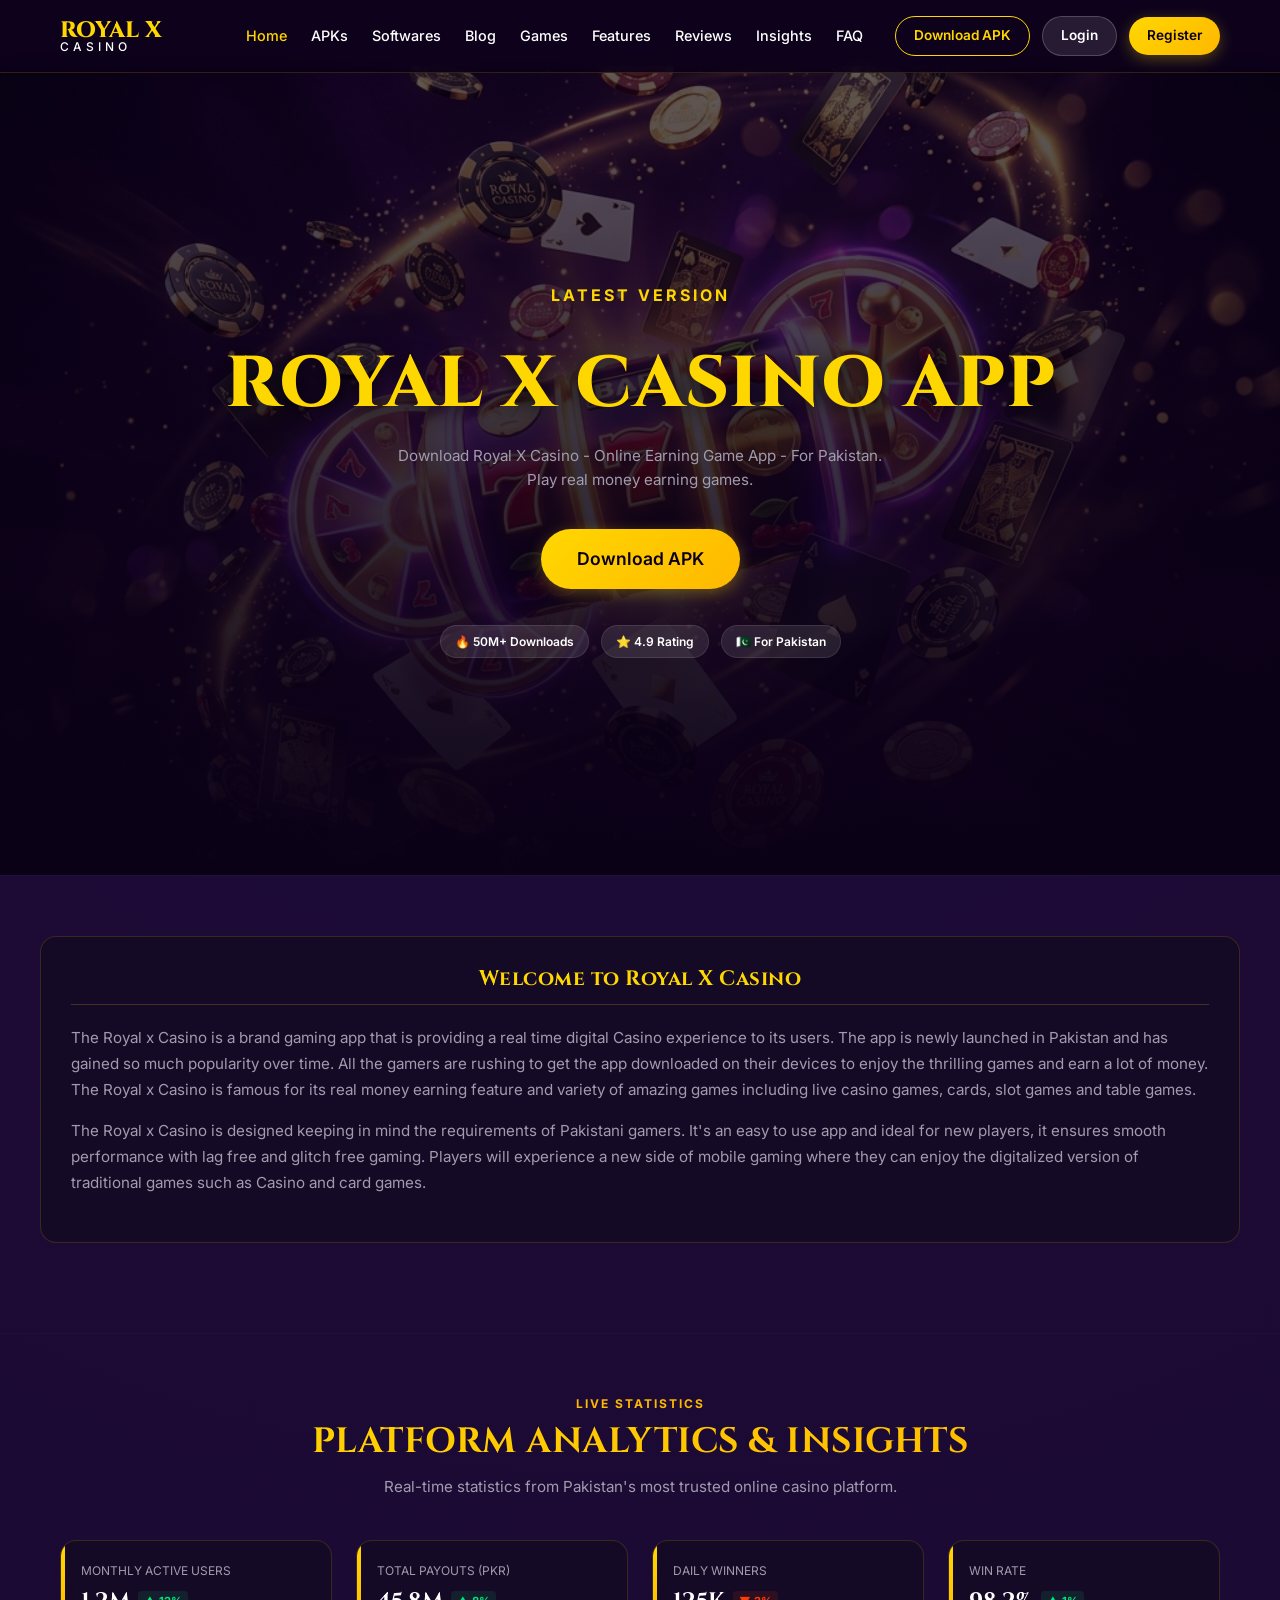
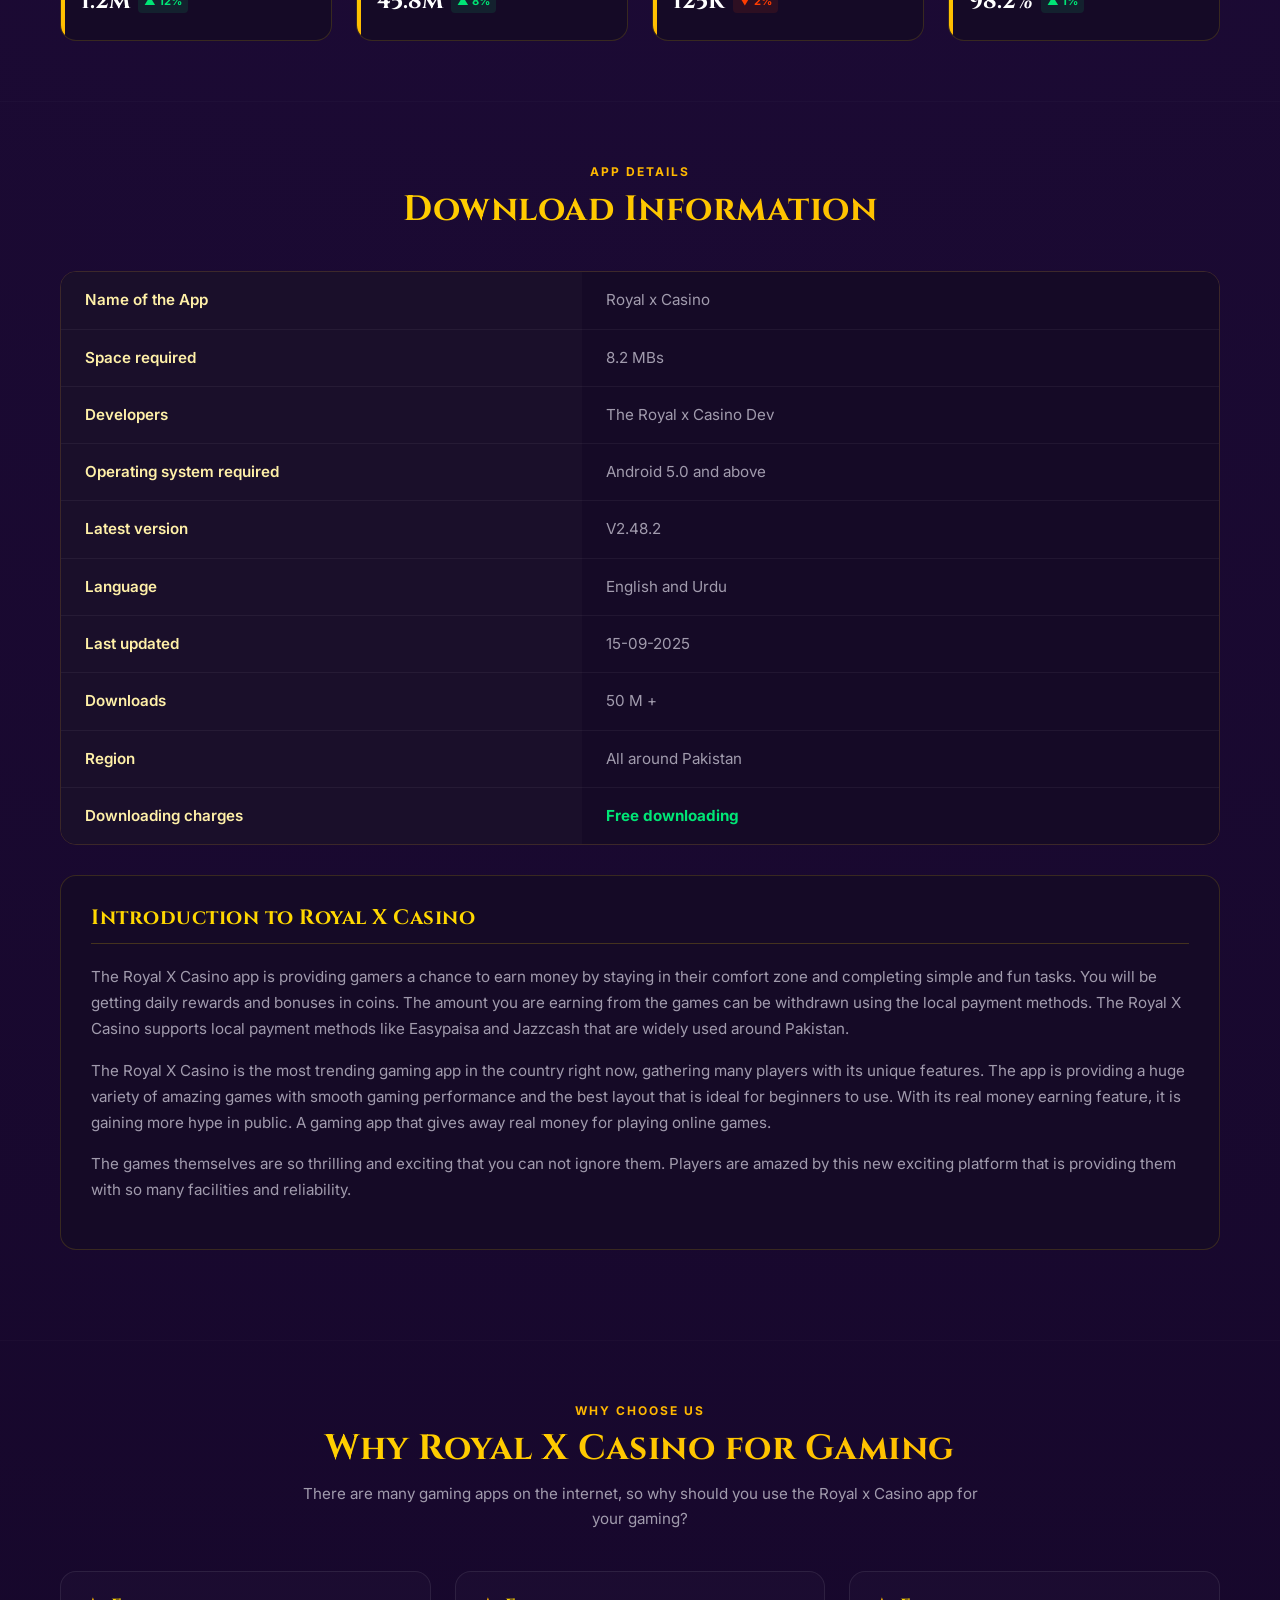
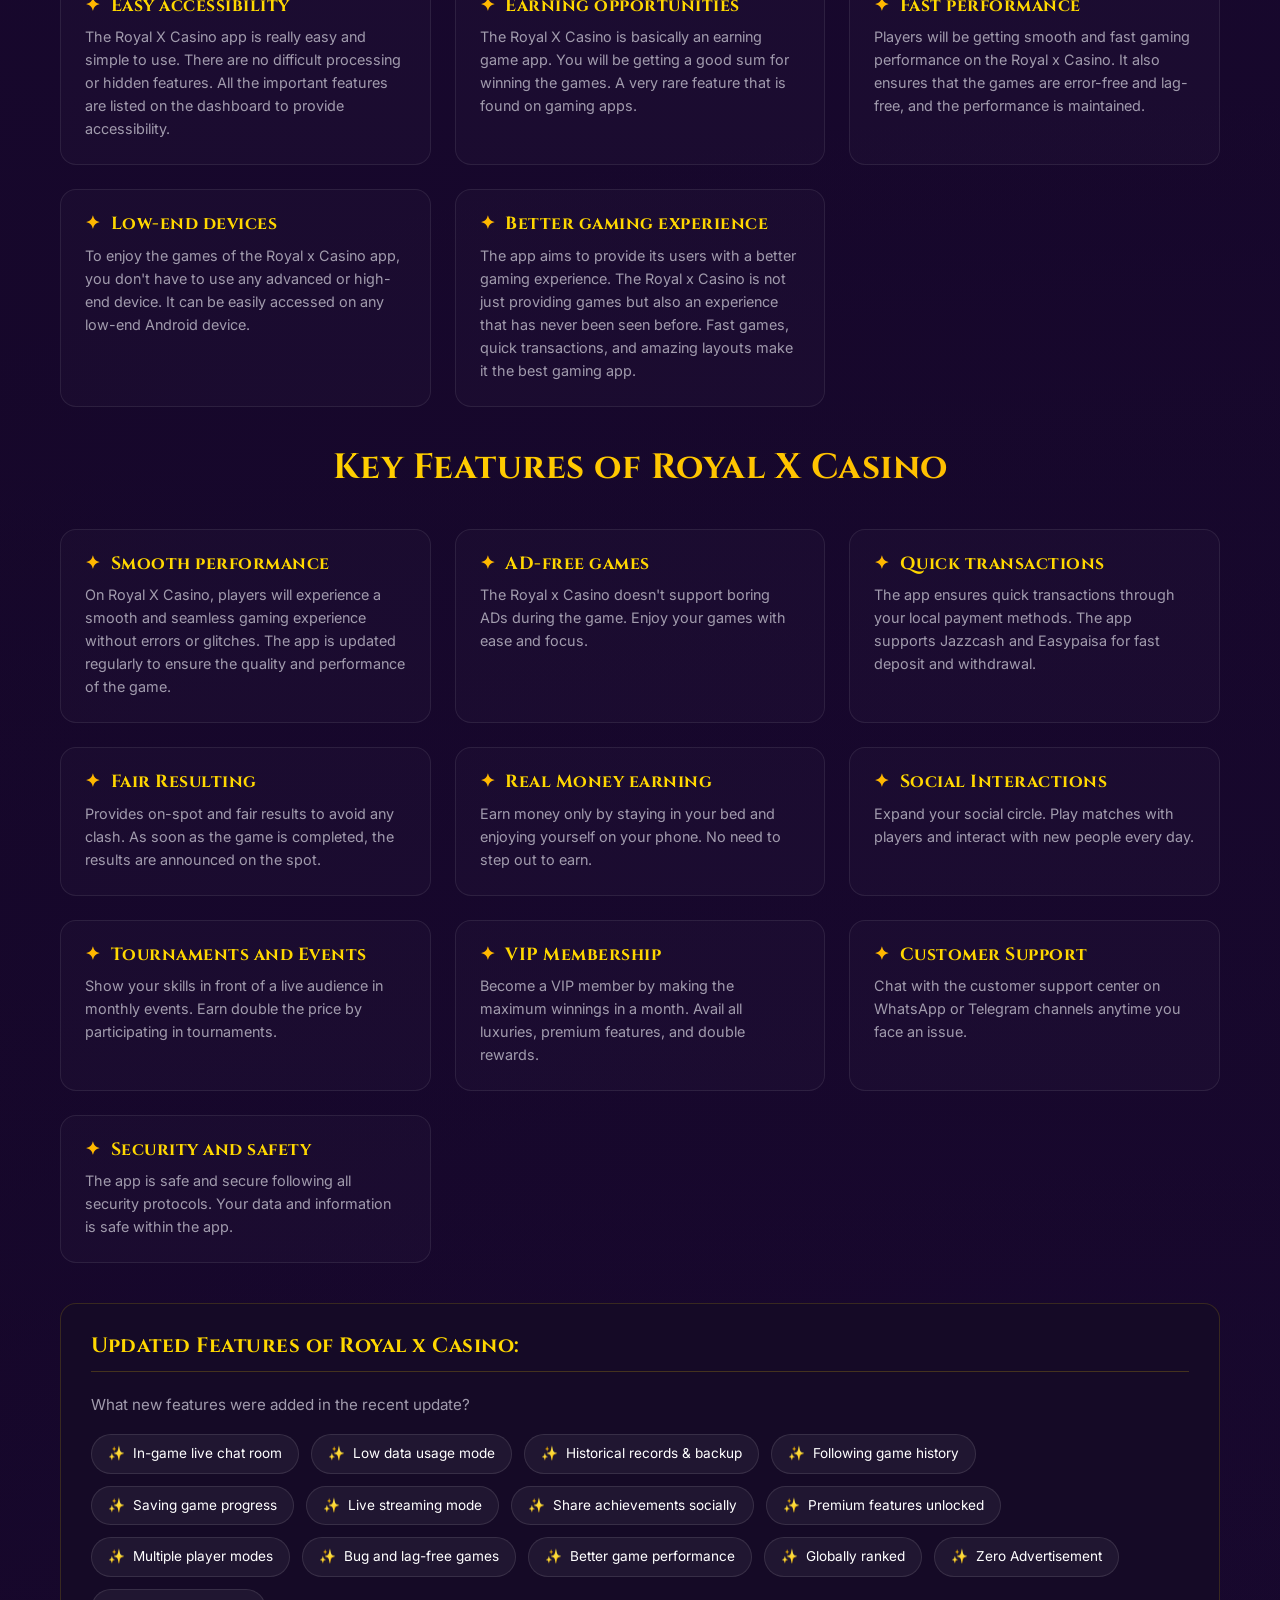
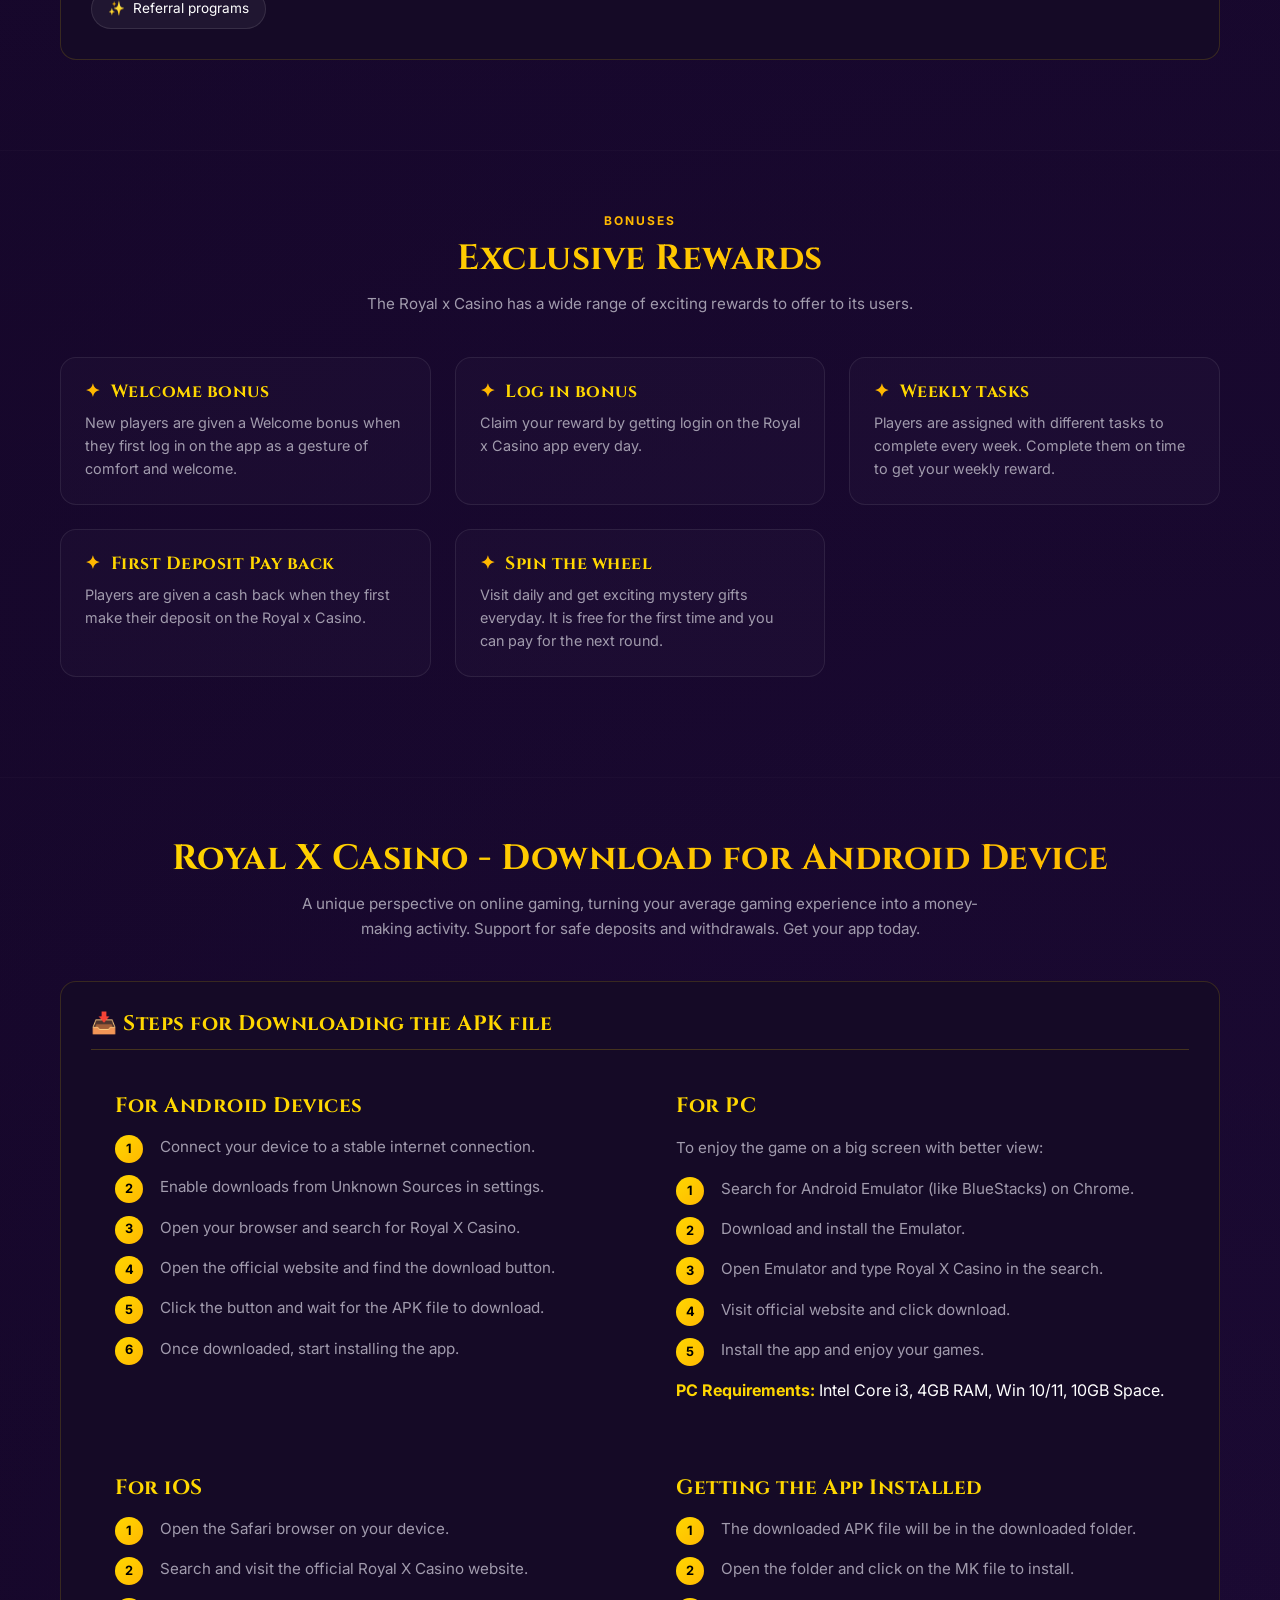
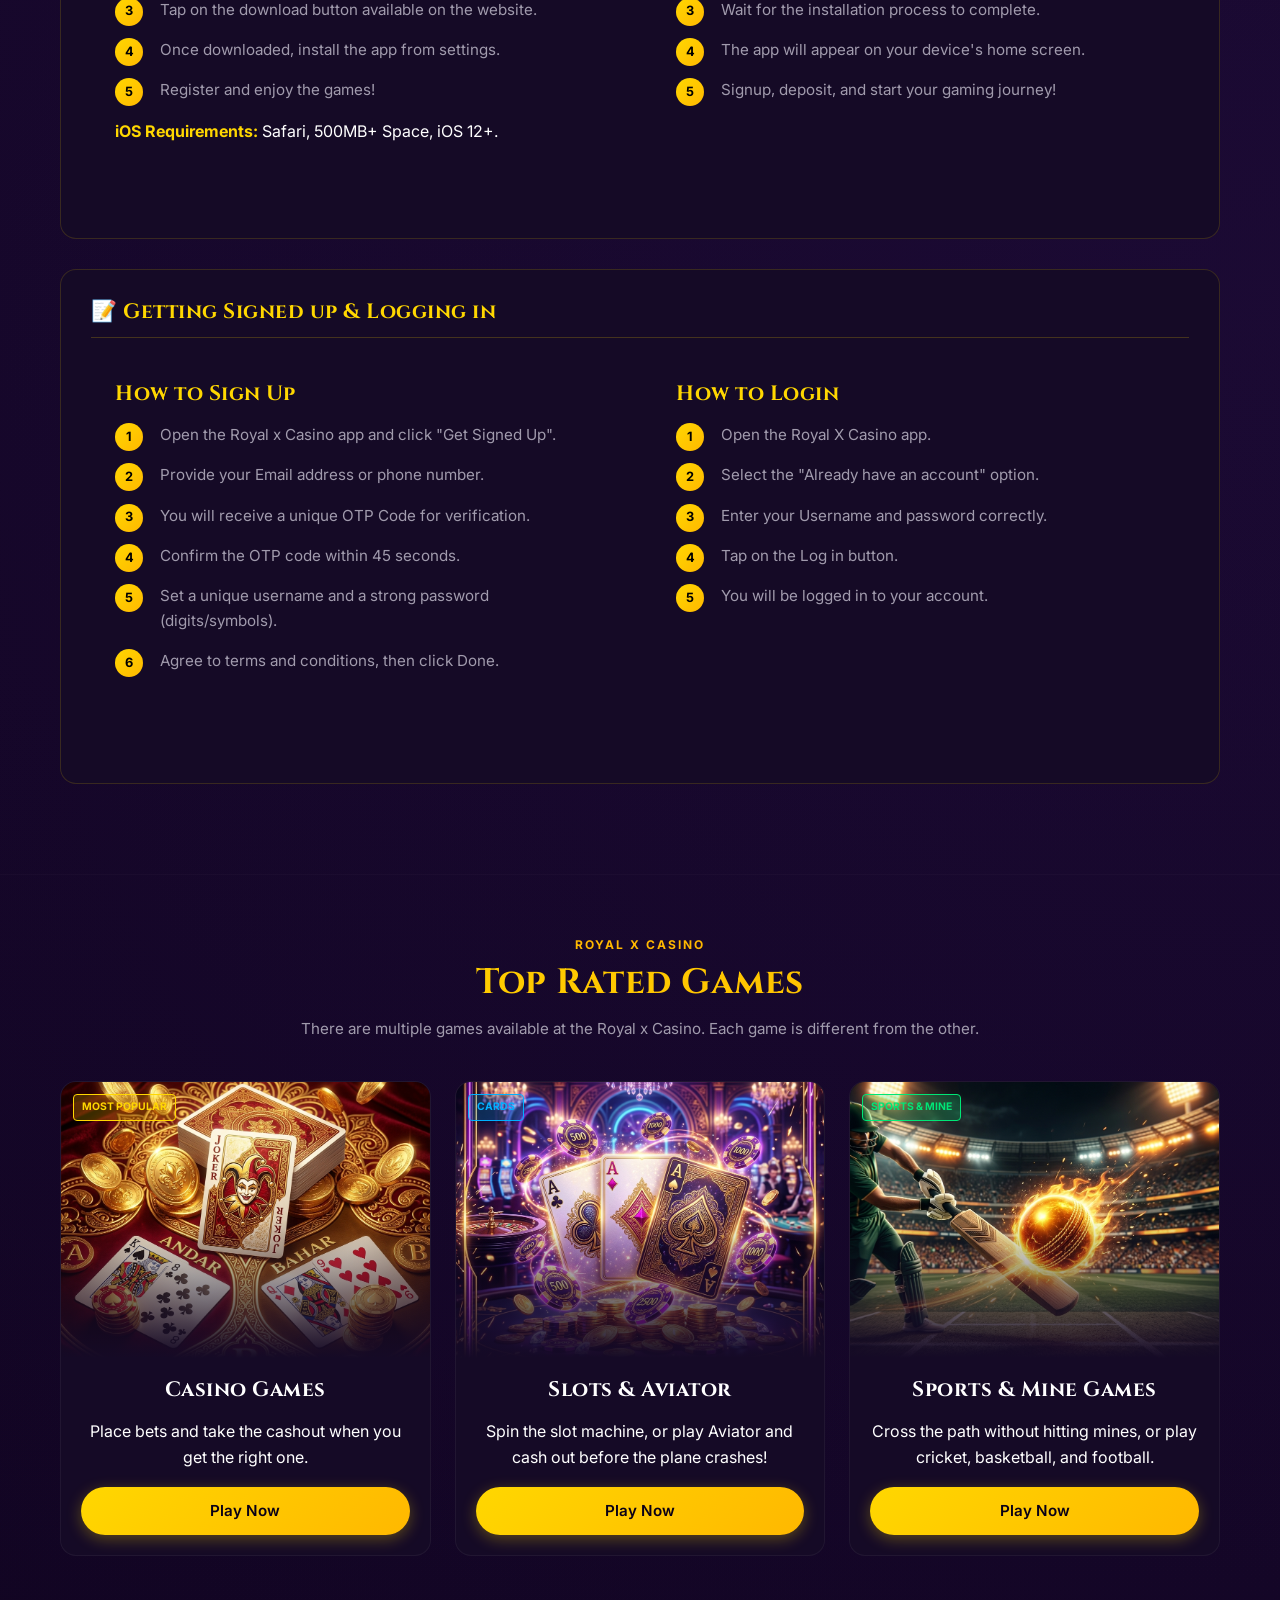
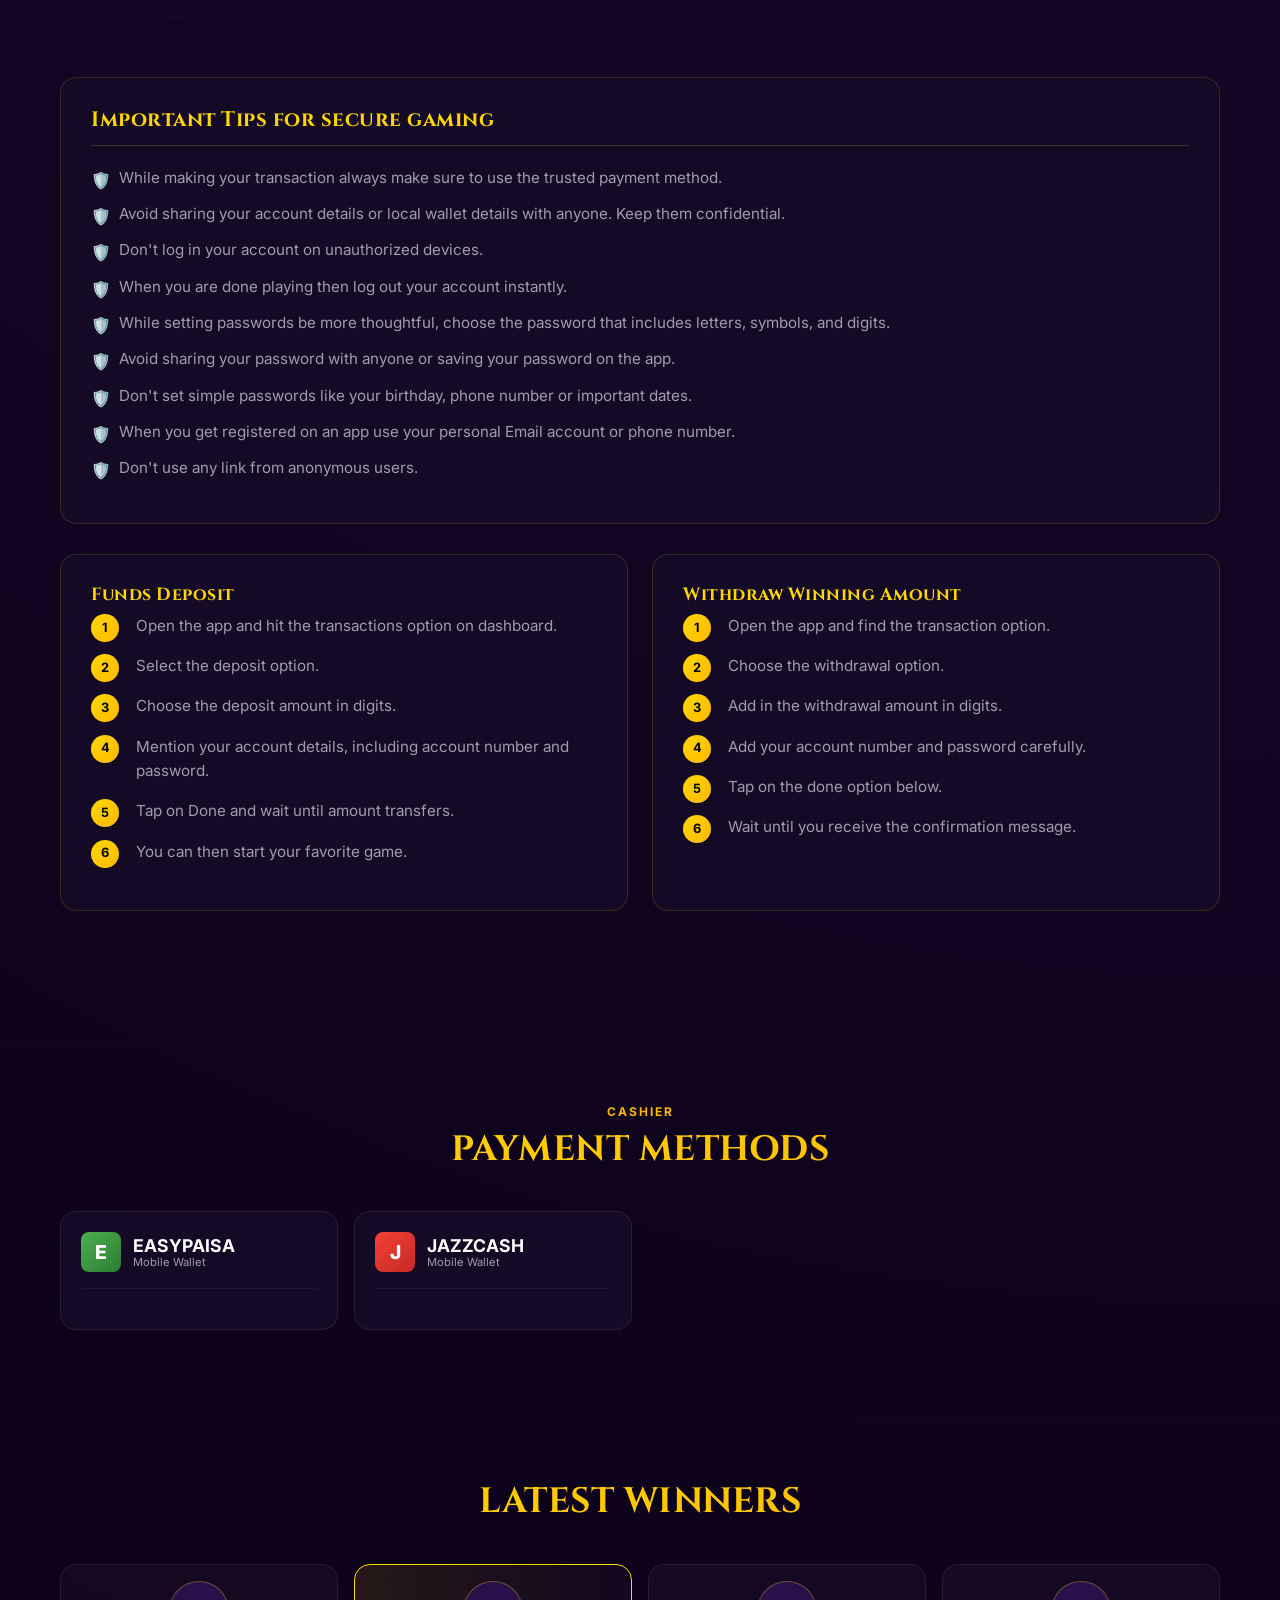
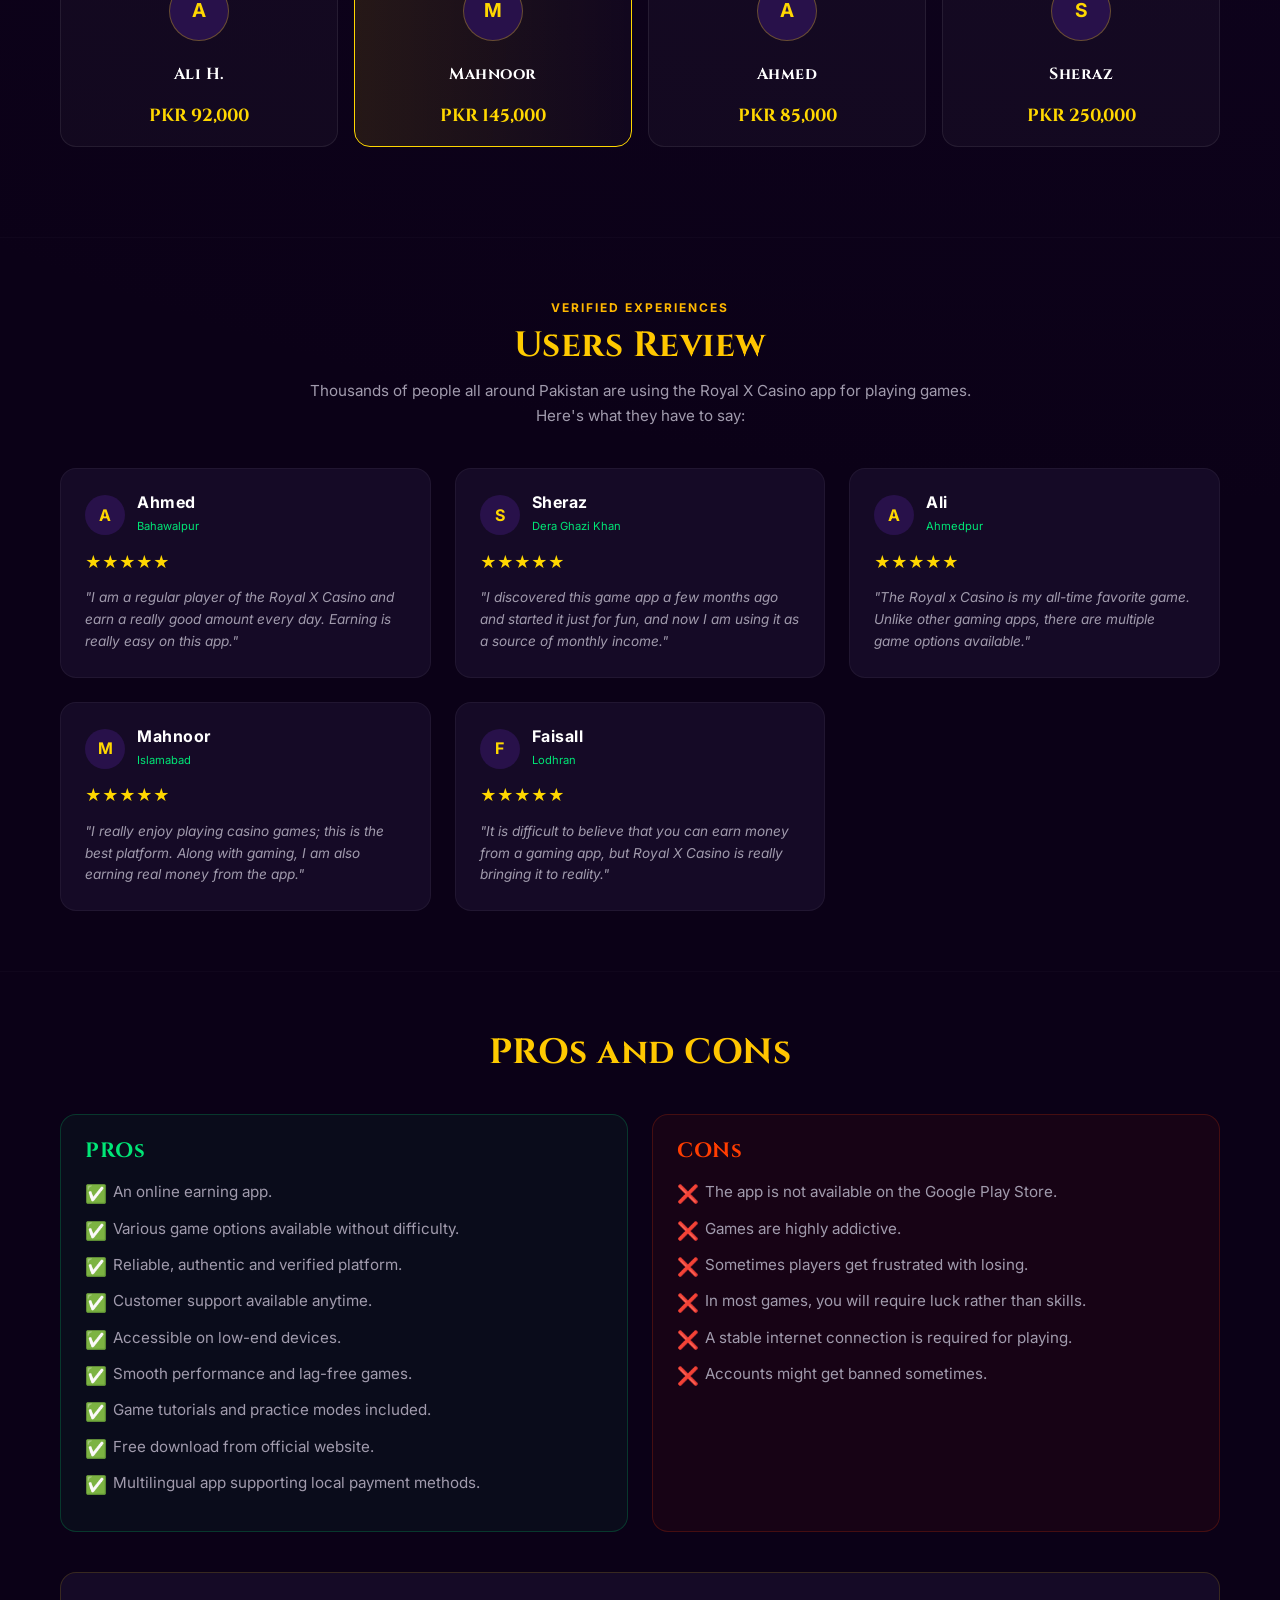
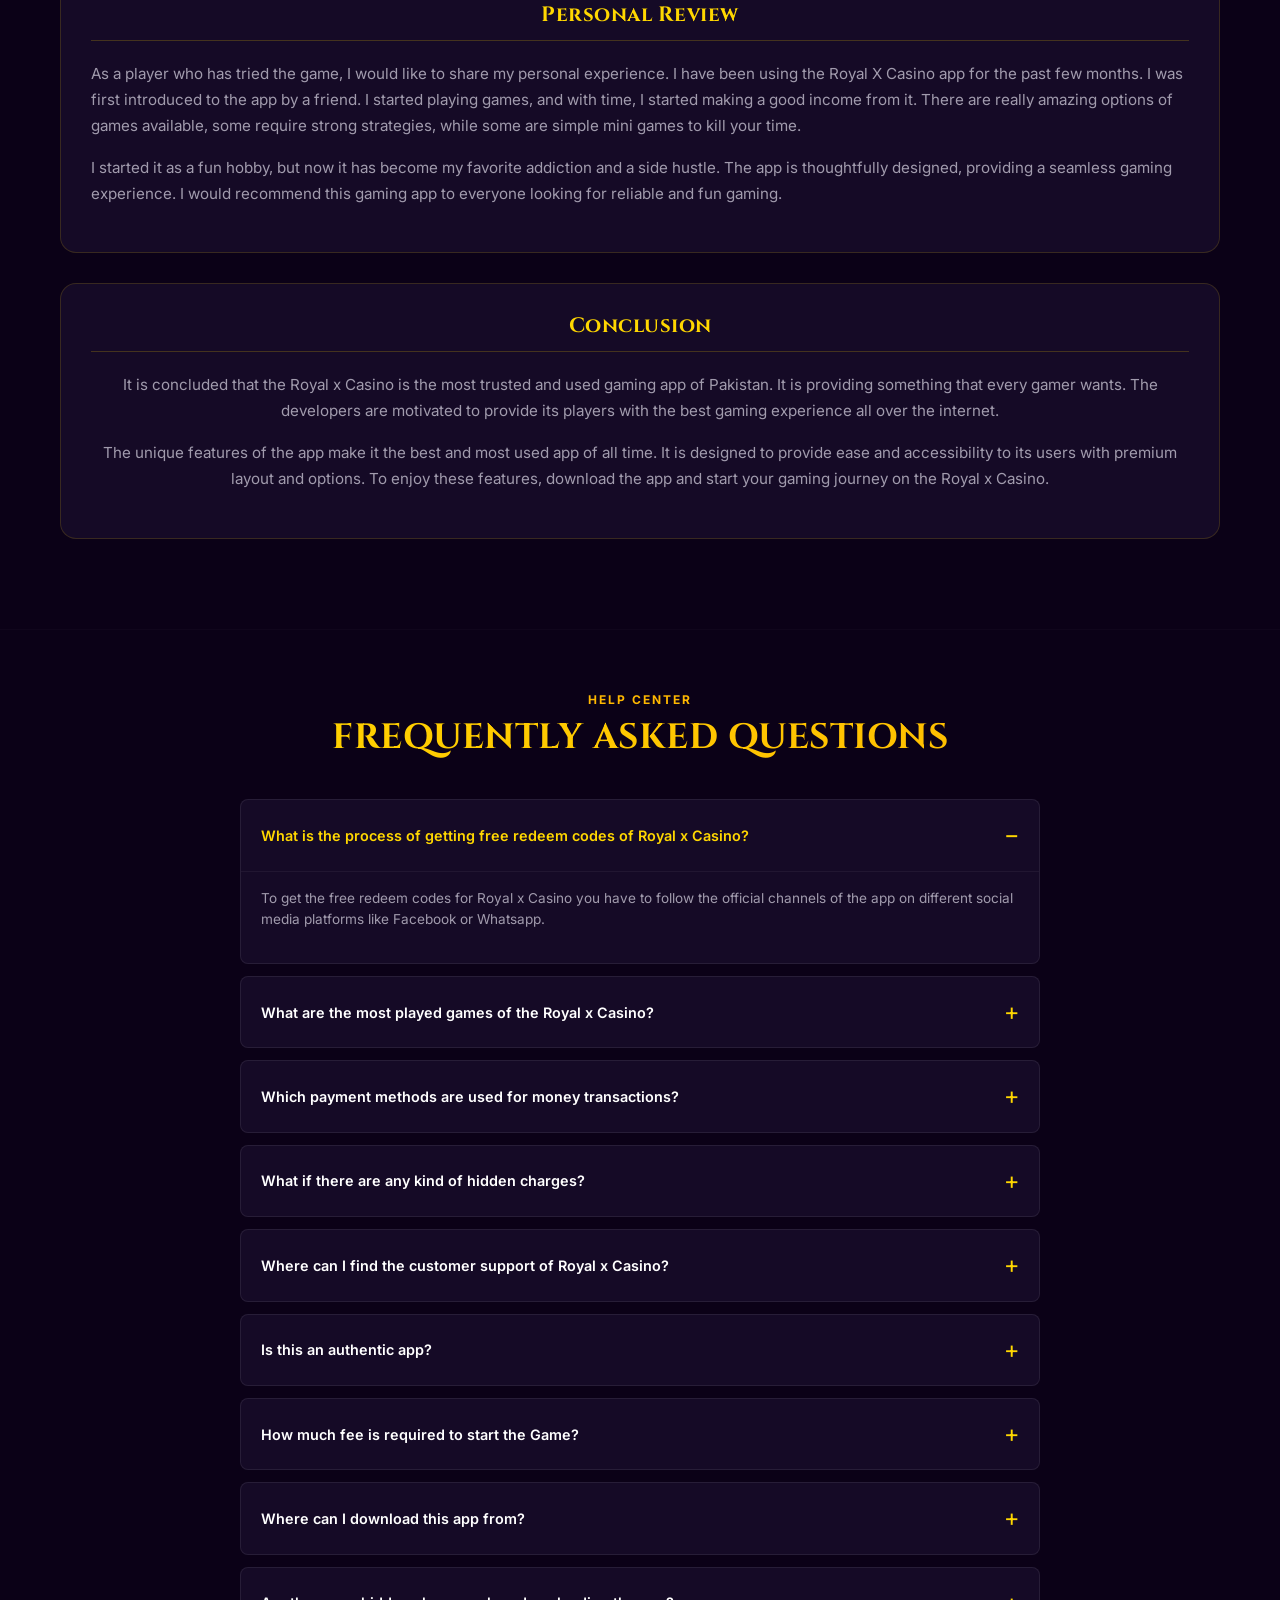
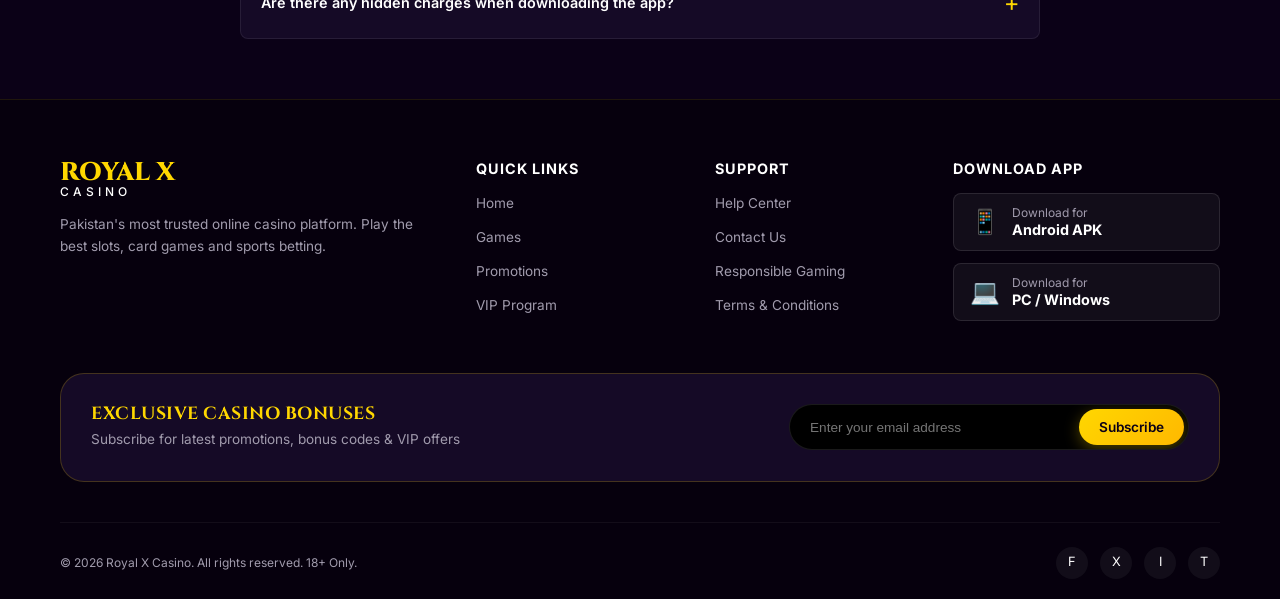
==== commit 105be4cd: "refactor: rebrand application to Royal X Casino and implement new global stylesheet with updated nav" ====
--- a/index.html
+++ b/index.html
@@ -3,803 +3,787 @@
 <head>
     <meta charset="UTF-8">
     <meta name="viewport" content="width=device-width, initial-scale=1.0">
-    <meta name="description" content="Download the latest APKs, Software, and read tech blog posts.">
-    <title>Royal x Casino Download - Online Earning Game App Pakistan | APK Manager</title>
+    <meta name="description" content="Download Royal X Casino - The Most Premium Online Earning Game App in Pakistan.">
+    <title>Royal X Casino Download - Online Earning Game App - For Pakistan</title>
+    <!-- Fonts -->
+    <link rel="preconnect" href="https://fonts.googleapis.com">
+    <link rel="preconnect" href="https://fonts.gstatic.com" crossorigin>
+    <link href="https://fonts.googleapis.com/css2?family=Cinzel:wght@600;700;800&family=Inter:wght@300;400;500;600;700&display=swap" rel="stylesheet">
     <link rel="stylesheet" href="./css/style.css">
-    <style>
-      /* Temporary Placeholders for Static Build */
-      .placeholder-img {
-          width: 100%; height: 160px; background: rgba(255, 255, 255, 0.05); border-radius: 8px 8px 0 0;
-          display: flex; align-items: center; justify-content: center;
-          color: var(--text-muted); font-size: 0.9rem; text-transform: uppercase; letter-spacing: 2px;
-      }
-      .placeholder-icon {
-          width: 50px; height: 50px; background: rgba(255, 255, 255, 0.05); border-radius: 12px;
-          display: flex; align-items: center; justify-content: center;
-          color: var(--text-muted); font-size: 0.75rem; overflow: hidden; font-weight: bold;
-      }
-    </style>
 </head>
 <body>
 
-<!-- Header -->
-<header class="site-header">
-    <div class="container nav-inner">
-        <a href="#" class="logo">APK<span>Manager</span></a>
-
-        <button class="hamburger" aria-label="Toggle menu">
-            <span></span><span></span><span></span>
-        </button>
-
-        <nav class="nav-links">
-            <a href="index.html">Home</a>
-            <a href="apks.html">APKs</a>
-            <a href="softwares.html">Softwares</a>
-            <a href="blog.html">Blog</a>
-            <a href="login.html">Login</a>
-            <a href="register.html">Register</a>
-        </nav>
-    </div>
-    <div class="nav-overlay"></div>
-</header>
-
-<!-- Main Content -->
-<main>
-    <div class="container">
-
-<!-- ============================
-     ROYAL X CASINO — HERO SECTION 
-     ============================ -->
-<section class="rxc-hero fade-in">
-    <div class="rxc-hero-glow"></div>
-    <div class="rxc-hero-particles">
-        <span></span><span></span><span></span><span></span><span></span><span></span>
-    </div>
-    <div class="rxc-hero-inner">
-        <div class="rxc-hero-icon-wrap">
-            <img src="./images/royal_x_casino_icon.png" alt="Royal x Casino App Icon" class="rxc-hero-icon">
-            <div class="rxc-hero-icon-glow"></div>
+    <!-- Header Navigation -->
+    <header class="rx-header">
+        <div class="rx-container header-inner">
+            <a href="index.html" class="logo">
+                ROYAL X <span>CASINO</span>
+            </a>
+            
+            <button class="menu-toggle" aria-label="Toggle Menu">
+                <span></span><span></span><span></span>
+            </button>
+            
+            <nav class="rx-nav">
+                <ul class="nav-links">
+                    <li><a href="index.html" class="active">Home</a></li>
+                    <li><a href="apks.html">APKs</a></li>
+                    <li><a href="softwares.html">Softwares</a></li>
+                    <li><a href="blog.html">Blog</a></li>
+                    <li><a href="#games">Games</a></li>
+                    <li><a href="#features">Features</a></li>
+                    <li><a href="#reviews">Reviews</a></li>
+                    <li><a href="#analytics">Insights</a></li>
+                    <li><a href="#faq">FAQ</a></li>
+                </ul>
+                <div class="nav-actions">
+                    <a href="#download" class="btn btn-gold-outline btn-sm">Download APK</a>
+                    <a href="login.html" class="btn btn-solid-blue btn-sm">Login</a>
+                    <a href="register.html" class="btn btn-gold btn-sm">Register</a>
+                </div>
+            </nav>
         </div>
-        <div class="rxc-hero-content">
-            <div class="rxc-hero-badges">
-                <span class="rxc-badge">🏆 #1 Trending in Pakistan</span>
-                <span class="rxc-badge rxc-badge-verified">✅ Verified App</span>
-            </div>
-            <h1 class="rxc-hero-title">Royal x Casino</h1>
-            <p class="rxc-hero-tagline">Premium Online Earning Game App for Pakistan</p>
-            <div class="rxc-hero-rating">
-                <span class="rxc-stars">★★★★★</span>
-                <span class="rxc-rating-text">4.8/5 — Based on 50M+ users</span>
-            </div>
-            <p class="rxc-hero-desc">Experience the ultimate digital Casino — live games, cards, slots & table games. Play, win, and withdraw real money through EasyPaisa & JazzCash.</p>
-            <div class="rxc-hero-stats">
-                <div class="rxc-stat">
-                    <span class="rxc-stat-value">50M+</span>
-                    <span class="rxc-stat-label">Downloads</span>
-                </div>
-                <div class="rxc-stat">
-                    <span class="rxc-stat-value">8.2 MB</span>
-                    <span class="rxc-stat-label">App Size</span>
-                </div>
-                <div class="rxc-stat">
-                    <span class="rxc-stat-value">V2.48.2</span>
-                    <span class="rxc-stat-label">Latest</span>
-                </div>
-                <div class="rxc-stat">
-                    <span class="rxc-stat-value">Free</span>
-                    <span class="rxc-stat-label">Download</span>
-                </div>
-            </div>
-            <div class="rxc-hero-actions">
-                <a href="#rxc-download" class="rxc-download-btn">⬇ Download APK Now</a>
-                <div class="rxc-platform-tags">
-                    <span>📱 Android 5.0+</span>
-                    <span>💻 PC (Emulator)</span>
-                    <span>🍎 iOS 12+</span>
+        <div class="nav-overlay"></div>
+    </header>
+
+    <!-- Main Content -->
+    <main>
+        
+        <!-- Hero Section -->
+        <section class="hero-section">
+            <div class="hero-bg">
+                <img src="./images/hero_banner.png" alt="Casino Background">
+                <div class="hero-overlay"></div>
+            </div>
+            <div class="rx-container hero-content">
+                <p class="hero-subtitle">LATEST VERSION</p>
+                <h1 class="hero-title">ROYAL X CASINO APP</h1>
+                <p class="hero-desc">Download Royal X Casino - Online Earning Game App - For Pakistan. Play real money earning games.</p>
+                <a href="#download" class="btn btn-gold btn-lg pulse-anim">Download APK</a>
+                <div class="hero-badges">
+                    <span class="badge">🔥 50M+ Downloads</span>
+                    <span class="badge">⭐ 4.9 Rating</span>
+                    <span class="badge">🇵🇰 For Pakistan</span>
+                </div>
+            </div>
+        </section>
+
+        <!-- Description Section (NEW) -->
+        <section class="description-section">
+            <div class="rx-container content-box">
+                <h3 class="text-center">Welcome to Royal X Casino</h3>
+                <p>The Royal x Casino is a brand gaming app that is providing a real time digital Casino experience to its users. The app is newly launched in Pakistan and has gained so much popularity over time. All the gamers are rushing to get the app downloaded on their devices to enjoy the thrilling games and earn a lot of money. The Royal x Casino is famous for its real money earning feature and variety of amazing games including live casino games, cards, slot games and table games.</p>
+                <p>The Royal x Casino is designed keeping in mind the requirements of Pakistani gamers. It's an easy to use app and ideal for new players, it ensures smooth performance with lag free and glitch free gaming. Players will experience a new side of mobile gaming where they can enjoy the digitalized version of traditional games such as Casino and card games.</p>
+            </div>
+        </section>
+
+        <!-- Platform Analytics & Insights -->
+        <section id="analytics" class="analytics-section">
+            <div class="rx-container">
+                <div class="section-heading">
+                    <p class="section-subtitle">LIVE STATISTICS</p>
+                    <h2>PLATFORM ANALYTICS & INSIGHTS</h2>
+                    <p class="section-desc">Real-time statistics from Pakistan's most trusted online casino platform.</p>
+                </div>
+                
+                <div class="analytics-grid">
+                    <div class="stat-card">
+                        <div class="stat-info">
+                            <span class="stat-label">Monthly Active Users</span>
+                            <strong class="stat-value">1.2M <span class="trend up">▲ 12%</span></strong>
+                        </div>
+                    </div>
+                    <div class="stat-card">
+                        <div class="stat-info">
+                            <span class="stat-label">Total Payouts (PKR)</span>
+                            <strong class="stat-value">45.8M <span class="trend up">▲ 8%</span></strong>
+                        </div>
+                    </div>
+                    <div class="stat-card">
+                        <div class="stat-info">
+                            <span class="stat-label">Daily Winners</span>
+                            <strong class="stat-value">125K <span class="trend down">▼ 2%</span></strong>
+                        </div>
+                    </div>
+                    <div class="stat-card">
+                        <div class="stat-info">
+                            <span class="stat-label">Win Rate</span>
+                            <strong class="stat-value">98.2% <span class="trend up">▲ 1%</span></strong>
+                        </div>
+                    </div>
+                </div>
+            </div>
+        </section>
+
+        <!-- Introduction & App Details Table (NEW) -->
+        <section class="intro-stats-section">
+            <div class="rx-container">
+                <div class="section-heading">
+                    <p class="section-subtitle">APP DETAILS</p>
+                    <h2>Download Information</h2>
+                </div>
+                
+                <div class="styled-table-wrapper">
+                    <table class="styled-table">
+                        <tbody>
+                            <tr><td>Name of the App</td><td>Royal x Casino</td></tr>
+                            <tr><td>Space required</td><td>8.2 MBs</td></tr>
+                            <tr><td>Developers</td><td>The Royal x Casino Dev</td></tr>
+                            <tr><td>Operating system required</td><td>Android 5.0 and above</td></tr>
+                            <tr><td>Latest version</td><td>V2.48.2</td></tr>
+                            <tr><td>Language</td><td>English and Urdu</td></tr>
+                            <tr><td>Last updated</td><td>15-09-2025</td></tr>
+                            <tr><td>Downloads</td><td>50 M +</td></tr>
+                            <tr><td>Region</td><td>All around Pakistan</td></tr>
+                            <tr><td>Downloading charges</td><td><strong class="green-text">Free downloading</strong></td></tr>
+                        </tbody>
+                    </table>
+                </div>
+
+                <div class="content-box">
+                    <h3>Introduction to Royal X Casino</h3>
+                    <p>The Royal X Casino app is providing gamers a chance to earn money by staying in their comfort zone and completing simple and fun tasks. You will be getting daily rewards and bonuses in coins. The amount you are earning from the games can be withdrawn using the local payment methods. The Royal X Casino supports local payment methods like Easypaisa and Jazzcash that are widely used around Pakistan.</p>
+                    <p>The Royal X Casino is the most trending gaming app in the country right now, gathering many players with its unique features. The app is providing a huge variety of amazing games with smooth gaming performance and the best layout that is ideal for beginners to use. With its real money earning feature, it is gaining more hype in public. A gaming app that gives away real money for playing online games.</p>
+                    <p>The games themselves are so thrilling and exciting that you can not ignore them. Players are amazed by this new exciting platform that is providing them with so many facilities and reliability.</p>
+                </div>
+            </div>
+        </section>
+
+        <!-- Why Royal X Casino (NEW) -->
+        <section id="features" class="why-us-section">
+            <div class="rx-container">
+                <div class="section-heading">
+                    <p class="section-subtitle">WHY CHOOSE US</p>
+                    <h2>Why Royal X Casino for Gaming</h2>
+                    <p class="section-desc">There are many gaming apps on the internet, so why should you use the Royal x Casino app for your gaming?</p>
+                </div>
+
+                <div class="features-grid">
+                    <div class="feature-box">
+                        <h4>Easy accessibility</h4>
+                        <p>The Royal X Casino app is really easy and simple to use. There are no difficult processing or hidden features. All the important features are listed on the dashboard to provide accessibility.</p>
+                    </div>
+                    <div class="feature-box">
+                        <h4>Earning opportunities</h4>
+                        <p>The Royal X Casino is basically an earning game app. You will be getting a good sum for winning the games. A very rare feature that is found on gaming apps.</p>
+                    </div>
+                    <div class="feature-box">
+                        <h4>Fast performance</h4>
+                        <p>Players will be getting smooth and fast gaming performance on the Royal x Casino. It also ensures that the games are error-free and lag-free, and the performance is maintained.</p>
+                    </div>
+                    <div class="feature-box">
+                        <h4>Low-end devices</h4>
+                        <p>To enjoy the games of the Royal x Casino app, you don't have to use any advanced or high-end device. It can be easily accessed on any low-end Android device.</p>
+                    </div>
+                    <div class="feature-box">
+                        <h4>Better gaming experience</h4>
+                        <p>The app aims to provide its users with a better gaming experience. The Royal x Casino is not just providing games but also an experience that has never been seen before. Fast games, quick transactions, and amazing layouts make it the best gaming app.</p>
+                    </div>
+                </div>
+
+                <div class="section-heading">
+                    <h2>Key Features of Royal X Casino</h2>
+                </div>
+
+                <div class="features-grid">
+                    <div class="feature-box">
+                        <h4>Smooth performance</h4>
+                        <p>On Royal X Casino, players will experience a smooth and seamless gaming experience without errors or glitches. The app is updated regularly to ensure the quality and performance of the game.</p>
+                    </div>
+                    <div class="feature-box">
+                        <h4>AD-free games</h4>
+                        <p>The Royal x Casino doesn't support boring ADs during the game. Enjoy your games with ease and focus.</p>
+                    </div>
+                    <div class="feature-box">
+                        <h4>Quick transactions</h4>
+                        <p>The app ensures quick transactions through your local payment methods. The app supports Jazzcash and Easypaisa for fast deposit and withdrawal.</p>
+                    </div>
+                    <div class="feature-box">
+                        <h4>Fair Resulting</h4>
+                        <p>Provides on-spot and fair results to avoid any clash. As soon as the game is completed, the results are announced on the spot.</p>
+                    </div>
+                    <div class="feature-box">
+                        <h4>Real Money earning</h4>
+                        <p>Earn money only by staying in your bed and enjoying yourself on your phone. No need to step out to earn.</p>
+                    </div>
+                    <div class="feature-box">
+                        <h4>Social Interactions</h4>
+                        <p>Expand your social circle. Play matches with players and interact with new people every day.</p>
+                    </div>
+                    <div class="feature-box">
+                        <h4>Tournaments and Events</h4>
+                        <p>Show your skills in front of a live audience in monthly events. Earn double the price by participating in tournaments.</p>
+                    </div>
+                    <div class="feature-box">
+                        <h4>VIP Membership</h4>
+                        <p>Become a VIP member by making the maximum winnings in a month. Avail all luxuries, premium features, and double rewards.</p>
+                    </div>
+                    <div class="feature-box">
+                        <h4>Customer Support</h4>
+                        <p>Chat with the customer support center on WhatsApp or Telegram channels anytime you face an issue.</p>
+                    </div>
+                    <div class="feature-box">
+                        <h4>Security and safety</h4>
+                        <p>The app is safe and secure following all security protocols. Your data and information is safe within the app.</p>
+                    </div>
+                </div>
+                
+                <div class="content-box">
+                    <h3 class="gold-text">Updated Features of Royal x Casino:</h3>
+                    <p>What new features were added in the recent update?</p>
+                    <div class="update-tags mt-20">
+                        <span>In-game live chat room</span>
+                        <span>Low data usage mode</span>
+                        <span>Historical records & backup</span>
+                        <span>Following game history</span>
+                        <span>Saving game progress</span>
+                        <span>Live streaming mode</span>
+                        <span>Share achievements socially</span>
+                        <span>Premium features unlocked</span>
+                        <span>Multiple player modes</span>
+                        <span>Bug and lag-free games</span>
+                        <span>Better game performance</span>
+                        <span>Globally ranked</span>
+                        <span>Zero Advertisement</span>
+                        <span>Referral programs</span>
+                    </div>
+                </div>
+            </div>
+        </section>
+
+        <!-- Exclusive Rewards (NEW) -->
+        <section class="rewards-section">
+            <div class="rx-container">
+                <div class="section-heading">
+                    <p class="section-subtitle">BONUSES</p>
+                    <h2>Exclusive Rewards</h2>
+                    <p class="section-desc">The Royal x Casino has a wide range of exciting rewards to offer to its users.</p>
+                </div>
+                <div class="features-grid">
+                    <div class="feature-box">
+                        <h4>Welcome bonus</h4>
+                        <p>New players are given a Welcome bonus when they first log in on the app as a gesture of comfort and welcome.</p>
+                    </div>
+                    <div class="feature-box">
+                        <h4>Log in bonus</h4>
+                        <p>Claim your reward by getting login on the Royal x Casino app every day.</p>
+                    </div>
+                    <div class="feature-box">
+                        <h4>Weekly tasks</h4>
+                        <p>Players are assigned with different tasks to complete every week. Complete them on time to get your weekly reward.</p>
+                    </div>
+                    <div class="feature-box">
+                        <h4>First Deposit Pay back</h4>
+                        <p>Players are given a cash back when they first make their deposit on the Royal x Casino.</p>
+                    </div>
+                    <div class="feature-box">
+                        <h4>Spin the wheel</h4>
+                        <p>Visit daily and get exciting mystery gifts everyday. It is free for the first time and you can pay for the next round.</p>
+                    </div>
+                </div>
+            </div>
+        </section>
+
+        <!-- Guided Steps (NEW) -->
+        <section id="download" class="guides-section">
+            <div class="rx-container">
+                <div class="section-heading">
+                    <h2>Royal X Casino - Download for Android Device</h2>
+                    <p class="section-desc">A unique perspective on online gaming, turning your average gaming experience into a money-making activity. Support for safe deposits and withdrawals. Get your app today.</p>
+                </div>
+
+                <div class="content-box">
+                    <h3>📥 Steps for Downloading the APK file</h3>
+                    <div class="pros-cons-grid">
+                        <div class="pc-card">
+                            <h4>For Android Devices</h4>
+                            <ol class="guide-list">
+                                <li>Connect your device to a stable internet connection.</li>
+                                <li>Enable downloads from Unknown Sources in settings.</li>
+                                <li>Open your browser and search for Royal X Casino.</li>
+                                <li>Open the official website and find the download button.</li>
+                                <li>Click the button and wait for the APK file to download.</li>
+                                <li>Once downloaded, start installing the app.</li>
+                            </ol>
+                        </div>
+                        <div class="pc-card">
+                            <h4>For PC</h4>
+                            <p>To enjoy the game on a big screen with better view:</p>
+                            <ol class="guide-list">
+                                <li>Search for Android Emulator (like BlueStacks) on Chrome.</li>
+                                <li>Download and install the Emulator.</li>
+                                <li>Open Emulator and type Royal X Casino in the search.</li>
+                                <li>Visit official website and click download.</li>
+                                <li>Install the app and enjoy your games.</li>
+                            </ol>
+                            <div class="mt-10">
+                                <strong class="gold-text">PC Requirements:</strong> Intel Core i3, 4GB RAM, Win 10/11, 10GB Space.
+                            </div>
+                        </div>
+                        <div class="pc-card">
+                            <h4>For iOS</h4>
+                            <ol class="guide-list">
+                                <li>Open the Safari browser on your device.</li>
+                                <li>Search and visit the official Royal X Casino website.</li>
+                                <li>Tap on the download button available on the website.</li>
+                                <li>Once downloaded, install the app from settings.</li>
+                                <li>Register and enjoy the games!</li>
+                            </ol>
+                            <div class="mt-10">
+                                <strong class="gold-text">iOS Requirements:</strong> Safari, 500MB+ Space, iOS 12+.
+                            </div>
+                        </div>
+                        <div class="pc-card">
+                            <h4>Getting the App Installed</h4>
+                            <ol class="guide-list">
+                                <li>The downloaded APK file will be in the downloaded folder.</li>
+                                <li>Open the folder and click on the MK file to install.</li>
+                                <li>Wait for the installation process to complete.</li>
+                                <li>The app will appear on your device's home screen.</li>
+                                <li>Signup, deposit, and start your gaming journey!</li>
+                            </ol>
+                        </div>
+                    </div>
+                </div>
+
+                <div class="content-box">
+                    <h3>📝 Getting Signed up & Logging in</h3>
+                    <div class="pros-cons-grid">
+                        <div class="pc-card">
+                            <h4>How to Sign Up</h4>
+                            <ol class="guide-list">
+                                <li>Open the Royal x Casino app and click "Get Signed Up".</li>
+                                <li>Provide your Email address or phone number.</li>
+                                <li>You will receive a unique OTP Code for verification.</li>
+                                <li>Confirm the OTP code within 45 seconds.</li>
+                                <li>Set a unique username and a strong password (digits/symbols).</li>
+                                <li>Agree to terms and conditions, then click Done.</li>
+                            </ol>
+                        </div>
+                        <div class="pc-card">
+                            <h4>How to Login</h4>
+                            <ol class="guide-list">
+                                <li>Open the Royal X Casino app.</li>
+                                <li>Select the "Already have an account" option.</li>
+                                <li>Enter your Username and password correctly.</li>
+                                <li>Tap on the Log in button.</li>
+                                <li>You will be logged in to your account.</li>
+                            </ol>
+                        </div>
+                    </div>
+                </div>
+
+            </div>
+        </section>
+
+        <!-- Top Rated Games (Previously Game Categories) -->
+        <section id="games" class="games-section">
+            <div class="rx-container">
+                <div class="section-heading">
+                    <p class="section-subtitle">ROYAL X CASINO</p>
+                    <h2>Top Rated Games</h2>
+                    <p class="section-desc">There are multiple games available at the Royal x Casino. Each game is different from the other.</p>
+                </div>
+
+                <div class="games-grid">
+                    <!-- Game 1 -->
+                    <div class="game-card">
+                        <div class="game-img-wrapper">
+                            <img src="./images/andar_bahar.jpg" alt="Andar Bahar">
+                            <span class="game-tag">Most Popular</span>
+                        </div>
+                        <div class="game-info">
+                            <h3>Casino Games</h3>
+                            <p class="text-muted text-sm">Place bets and take the cashout when you get the right one.</p>
+                            <a href="#download" class="btn btn-gold btn-full">Play Now</a>
+                        </div>
+                    </div>
+                    <!-- Game 2 -->
+                    <div class="game-card">
+                        <div class="game-img-wrapper">
+                            <img src="./images/teen_patti.jpg" alt="Teen Patti">
+                            <span class="game-tag blue">Cards</span>
+                        </div>
+                        <div class="game-info">
+                            <h3>Slots & Aviator</h3>
+                            <p class="text-muted text-sm">Spin the slot machine, or play Aviator and cash out before the plane crashes!</p>
+                            <a href="#download" class="btn btn-gold btn-full">Play Now</a>
+                        </div>
+                    </div>
+                    <!-- Game 3 -->
+                    <div class="game-card">
+                        <div class="game-img-wrapper">
+                            <img src="./images/cricket_betting.jpg" alt="Cricket Betting">
+                            <span class="game-tag green">Sports & Mine</span>
+                        </div>
+                        <div class="game-info">
+                            <h3>Sports & Mine Games</h3>
+                            <p class="text-muted text-sm">Cross the path without hitting mines, or play cricket, basketball, and football.</p>
+                            <a href="#download" class="btn btn-gold btn-full">Play Now</a>
+                        </div>
+                    </div>
+                </div>
+            </div>
+        </section>
+
+        <!-- Security & Payment Instructions (NEW) -->
+        <section class="security-section">
+            <div class="rx-container">
+                <div class="content-box">
+                    <h3>Important Tips for secure gaming</h3>
+                    <ul class="tips-list">
+                        <li>While making your transaction always make sure to use the trusted payment method.</li>
+                        <li>Avoid sharing your account details or local wallet details with anyone. Keep them confidential.</li>
+                        <li>Don't log in your account on unauthorized devices.</li>
+                        <li>When you are done playing then log out your account instantly.</li>
+                        <li>While setting passwords be more thoughtful, choose the password that includes letters, symbols, and digits.</li>
+                        <li>Avoid sharing your password with anyone or saving your password on the app.</li>
+                        <li>Don't set simple passwords like your birthday, phone number or important dates.</li>
+                        <li>When you get registered on an app use your personal Email account or phone number.</li>
+                        <li>Don't use any link from anonymous users.</li>
+                    </ul>
+                </div>
+
+                <div class="pros-cons-grid">
+                    <div class="content-box">
+                        <h4 class="gold-text">Funds Deposit</h4>
+                        <ol class="guide-list">
+                            <li>Open the app and hit the transactions option on dashboard.</li>
+                            <li>Select the deposit option.</li>
+                            <li>Choose the deposit amount in digits.</li>
+                            <li>Mention your account details, including account number and password.</li>
+                            <li>Tap on Done and wait until amount transfers.</li>
+                            <li>You can then start your favorite game.</li>
+                        </ol>
+                    </div>
+                    <div class="content-box">
+                        <h4 class="gold-text">Withdraw Winning Amount</h4>
+                        <ol class="guide-list">
+                            <li>Open the app and find the transaction option.</li>
+                            <li>Choose the withdrawal option.</li>
+                            <li>Add in the withdrawal amount in digits.</li>
+                            <li>Add your account number and password carefully.</li>
+                            <li>Tap on the done option below.</li>
+                            <li>Wait until you receive the confirmation message.</li>
+                        </ol>
+                    </div>
+                </div>
+
+            </div>
+        </section>
+
+        <!-- Payment Methods -->
+        <section class="payment-section">
+            <div class="rx-container">
+                <div class="section-heading">
+                    <p class="section-subtitle">CASHIER</p>
+                    <h2>PAYMENT METHODS</h2>
+                </div>
+
+                <div class="payment-grid">
+                    <div class="payment-card">
+                        <div class="payment-header">
+                            <div class="payment-logo green">E</div>
+                            <div class="payment-title">EASYPAISA<span class="sm-txt">Mobile Wallet</span></div>
+                        </div>
+                    </div>
+                    <div class="payment-card">
+                        <div class="payment-header">
+                            <div class="payment-logo red">J</div>
+                            <div class="payment-title">JAZZCASH<span class="sm-txt">Mobile Wallet</span></div>
+                        </div>
+                    </div>
+                </div>
+            </div>
+        </section>
+
+        <!-- Latest Winners -->
+        <section class="winners-section">
+            <div class="rx-container">
+                <div class="section-heading">
+                    <h2>LATEST WINNERS</h2>
+                </div>
+                <!-- Mini carousel just for visual matching -->
+                <div class="winners-carousel">
+                    <div class="winner-card"><div class="winner-avatar">A</div><h4 class="winner-name">Ali H.</h4><strong class="winner-amount gold-text">PKR 92,000</strong></div>
+                    <div class="winner-card main-winner"><div class="winner-avatar">M</div><h4 class="winner-name">Mahnoor</h4><strong class="winner-amount gold-text">PKR 145,000</strong></div>
+                    <div class="winner-card"><div class="winner-avatar">A</div><h4 class="winner-name">Ahmed</h4><strong class="winner-amount gold-text">PKR 85,000</strong></div>
+                    <div class="winner-card"><div class="winner-avatar">S</div><h4 class="winner-name">Sheraz</h4><strong class="winner-amount gold-text">PKR 250,000</strong></div>
+                </div>
+            </div>
+        </section>
+
+        <!-- Testimonials/Reviews (UPDATED) -->
+        <section id="reviews" class="reviews-section">
+            <div class="rx-container">
+                <div class="section-heading">
+                    <p class="section-subtitle">VERIFIED EXPERIENCES</p>
+                    <h2>Users Review</h2>
+                    <p class="section-desc">Thousands of people all around Pakistan are using the Royal X Casino app for playing games. Here's what they have to say:</p>
+                </div>
+
+                <div class="reviews-grid">
+                    <div class="review-card">
+                        <div class="review-header">
+                            <div class="rev-avatar">A</div>
+                            <div class="rev-meta">
+                                <h4>Ahmed</h4>
+                                <span>Bahawalpur</span>
+                            </div>
+                        </div>
+                        <div class="stars">★★★★★</div>
+                        <p>"I am a regular player of the Royal X Casino and earn a really good amount every day. Earning is really easy on this app."</p>
+                    </div>
+                    <div class="review-card">
+                        <div class="review-header">
+                            <div class="rev-avatar">S</div>
+                            <div class="rev-meta">
+                                <h4>Sheraz</h4>
+                                <span>Dera Ghazi Khan</span>
+                            </div>
+                        </div>
+                        <div class="stars">★★★★★</div>
+                        <p>"I discovered this game app a few months ago and started it just for fun, and now I am using it as a source of monthly income."</p>
+                    </div>
+                    <div class="review-card">
+                        <div class="review-header">
+                            <div class="rev-avatar">A</div>
+                            <div class="rev-meta">
+                                <h4>Ali</h4>
+                                <span>Ahmedpur</span>
+                            </div>
+                        </div>
+                        <div class="stars">★★★★★</div>
+                        <p>"The Royal x Casino is my all-time favorite game. Unlike other gaming apps, there are multiple game options available."</p>
+                    </div>
+                    <div class="review-card">
+                        <div class="review-header">
+                            <div class="rev-avatar">M</div>
+                            <div class="rev-meta">
+                                <h4>Mahnoor</h4>
+                                <span>Islamabad</span>
+                            </div>
+                        </div>
+                        <div class="stars">★★★★★</div>
+                        <p>"I really enjoy playing casino games; this is the best platform. Along with gaming, I am also earning real money from the app."</p>
+                    </div>
+                    <div class="review-card">
+                        <div class="review-header">
+                            <div class="rev-avatar">F</div>
+                            <div class="rev-meta">
+                                <h4>Faisall</h4>
+                                <span>Lodhran</span>
+                            </div>
+                        </div>
+                        <div class="stars">★★★★★</div>
+                        <p>"It is difficult to believe that you can earn money from a gaming app, but Royal X Casino is really bringing it to reality."</p>
+                    </div>
+                </div>
+            </div>
+        </section>
+
+        <!-- Pros & Cons and Conclusion -->
+        <section class="pros-cons-wrap">
+            <div class="rx-container">
+                <div class="section-heading">
+                    <h2>PROs and CONs</h2>
+                </div>
+                <div class="pros-cons-grid">
+                    <div class="pc-card pros">
+                        <h4>PROs</h4>
+                        <ul class="pc-list">
+                            <li>An online earning app.</li>
+                            <li>Various game options available without difficulty.</li>
+                            <li>Reliable, authentic and verified platform.</li>
+                            <li>Customer support available anytime.</li>
+                            <li>Accessible on low-end devices.</li>
+                            <li>Smooth performance and lag-free games.</li>
+                            <li>Game tutorials and practice modes included.</li>
+                            <li>Free download from official website.</li>
+                            <li>Multilingual app supporting local payment methods.</li>
+                        </ul>
+                    </div>
+                    <div class="pc-card cons">
+                        <h4>CONs</h4>
+                        <ul class="pc-list">
+                            <li>The app is not available on the Google Play Store.</li>
+                            <li>Games are highly addictive.</li>
+                            <li>Sometimes players get frustrated with losing.</li>
+                            <li>In most games, you will require luck rather than skills.</li>
+                            <li>A stable internet connection is required for playing.</li>
+                            <li>Accounts might get banned sometimes.</li>
+                        </ul>
+                    </div>
+                </div>
+
+                <div class="content-box">
+                    <h3 class="gold-text text-center">Personal Review</h3>
+                    <p>As a player who has tried the game, I would like to share my personal experience. I have been using the Royal X Casino app for the past few months. I was first introduced to the app by a friend. I started playing games, and with time, I started making a good income from it. There are really amazing options of games available, some require strong strategies, while some are simple mini games to kill your time.</p>
+                    <p>I started it as a fun hobby, but now it has become my favorite addiction and a side hustle. The app is thoughtfully designed, providing a seamless gaming experience. I would recommend this gaming app to everyone looking for reliable and fun gaming.</p>
+                </div>
+
+                <div class="content-box text-center">
+                    <h3 class="gold-text">Conclusion</h3>
+                    <p>It is concluded that the Royal x Casino is the most trusted and used gaming app of Pakistan. It is providing something that every gamer wants. The developers are motivated to provide its players with the best gaming experience all over the internet.</p>
+                    <p>The unique features of the app make it the best and most used app of all time. It is designed to provide ease and accessibility to its users with premium layout and options. To enjoy these features, download the app and start your gaming journey on the Royal x Casino.</p>
+                </div>
+            </div>
+        </section>
+
+        <!-- FAQ (UPDATED) -->
+        <section id="faq" class="faq-section">
+            <div class="rx-container">
+                <div class="section-heading">
+                    <p class="section-subtitle">HELP CENTER</p>
+                    <h2>FREQUENTLY ASKED QUESTIONS</h2>
+                </div>
+
+                <div class="faq-accordion">
+                    <details class="faq-item" open>
+                        <summary>What is the process of getting free redeem codes of Royal x Casino?</summary>
+                        <div class="faq-body">
+                            <p>To get the free redeem codes for Royal x Casino you have to follow the official channels of the app on different social media platforms like Facebook or Whatsapp.</p>
+                        </div>
+                    </details>
+                    <details class="faq-item">
+                        <summary>What are the most played games of the Royal x Casino?</summary>
+                        <div class="faq-body">
+                            <p>There are a lot of games that are played regularly by most players including casino, slots and teen patti.</p>
+                        </div>
+                    </details>
+                    <details class="faq-item">
+                        <summary>Which payment methods are used for money transactions?</summary>
+                        <div class="faq-body">
+                            <p>Easy paisa and Jazz cash that are widely used among Pakistani public are supported on the Royal x Casino.</p>
+                        </div>
+                    </details>
+                    <details class="faq-item">
+                        <summary>What if there are any kind of hidden charges?</summary>
+                        <div class="faq-body">
+                            <p>It is assured that there will be no hidden charges on the app but sometimes you may require a small fee to make your transactions.</p>
+                        </div>
+                    </details>
+                    <details class="faq-item">
+                        <summary>Where can I find the customer support of Royal x Casino?</summary>
+                        <div class="faq-body">
+                            <p>Players can have a live chat session with the customer support on their Whatsapp and telegram channels.</p>
+                        </div>
+                    </details>
+                    <details class="faq-item">
+                        <summary>Is this an authentic app?</summary>
+                        <div class="faq-body">
+                            <p>Yes this is an authentic platform with all the crucial certification and verification.</p>
+                        </div>
+                    </details>
+                    <details class="faq-item">
+                        <summary>How much fee is required to start the Game?</summary>
+                        <div class="faq-body">
+                            <p>The deposit fee for games is slightly different from each game, but mostly you need to deposit at least 200 PKR to start the game.</p>
+                        </div>
+                    </details>
+                    <details class="faq-item">
+                        <summary>Where can I download this app from?</summary>
+                        <div class="faq-body">
+                            <p>The app can be downloaded from the official website of the Royal x Casino, or you can also use any trusted referral link to join the game.</p>
+                        </div>
+                    </details>
+                    <details class="faq-item">
+                        <summary>Are there any hidden charges when downloading the app?</summary>
+                        <div class="faq-body">
+                            <p>No, there are no hidden charges available for download. The download is totally free for everyone.</p>
+                        </div>
+                    </details>
+                </div>
+            </div>
+        </section>
+
+    </main>
+
+    <!-- Footer -->
+    <footer class="rx-footer">
+        <div class="rx-container">
+            <div class="footer-top">
+                <div class="footer-col brand-col">
+                    <a href="#" class="logo">ROYAL X <span>CASINO</span></a>
+                    <p>Pakistan's most trusted online casino platform. Play the best slots, card games and sports betting.</p>
+                </div>
+                <div class="footer-col links-col">
+                    <h4>QUICK LINKS</h4>
+                    <a href="#">Home</a>
+                    <a href="#games">Games</a>
+                    <a href="#features">Promotions</a>
+                    <a href="#">VIP Program</a>
+                </div>
+                <div class="footer-col links-col">
+                    <h4>SUPPORT</h4>
+                    <a href="#faq">Help Center</a>
+                    <a href="#">Contact Us</a>
+                    <a href="#">Responsible Gaming</a>
+                    <a href="#">Terms & Conditions</a>
+                </div>
+                <div class="footer-col download-col">
+                    <h4>DOWNLOAD APP</h4>
+                    <a href="#download" class="app-btn android">
+                        <span class="icon">📱</span>
+                        <span>Download for<br><strong>Android APK</strong></span>
+                    </a>
+                    <a href="#download" class="app-btn pc">
+                        <span class="icon">💻</span>
+                        <span>Download for<br><strong>PC / Windows</strong></span>
+                    </a>
+                </div>
+            </div>
+            
+            <div class="footer-newsletter">
+                <div class="nl-text">
+                    <h4>EXCLUSIVE CASINO BONUSES</h4>
+                    <p>Subscribe for latest promotions, bonus codes & VIP offers</p>
+                </div>
+                <form class="nl-form" onsubmit="event.preventDefault();">
+                    <input type="email" placeholder="Enter your email address" required>
+                    <button type="submit" class="btn btn-gold">Subscribe</button>
+                </form>
+            </div>
+
+            <div class="footer-bottom">
+                <p>&copy; 2026 Royal X Casino. All rights reserved. 18+ Only.</p>
+                <div class="social-links">
+                    <a href="#" aria-label="Facebook">F</a>
+                    <a href="#" aria-label="Twitter">X</a>
+                    <a href="#" aria-label="Instagram">I</a>
+                    <a href="#" aria-label="Telegram">T</a>
                 </div>
             </div>
         </div>
-    </div>
-</section>
-
-<!-- Download Details Table -->
-<section class="rxc-section fade-in">
-    <h2 class="rxc-section-title">📋 Download Details</h2>
-    <div class="table-responsive">
-        <table class="rxc-details-table">
-            <tbody>
-                <tr><td class="rxc-table-label">Name of the App</td><td>Royal x Casino</td></tr>
-                <tr><td class="rxc-table-label">Space Required</td><td>8.2 MBs</td></tr>
-                <tr><td class="rxc-table-label">Developers</td><td>The Royal x Casino Dev</td></tr>
-                <tr><td class="rxc-table-label">Operating System</td><td>Android 5.0 and above</td></tr>
-                <tr><td class="rxc-table-label">Latest Version</td><td>V2.48.2</td></tr>
-                <tr><td class="rxc-table-label">Language</td><td>English and Urdu</td></tr>
-                <tr><td class="rxc-table-label">Last Updated</td><td>15-09-2025</td></tr>
-                <tr><td class="rxc-table-label">Downloads</td><td>50 M+</td></tr>
-                <tr><td class="rxc-table-label">Region</td><td>All around Pakistan</td></tr>
-                <tr><td class="rxc-table-label">Downloading Charges</td><td>Free downloading</td></tr>
-            </tbody>
-        </table>
-    </div>
-</section>
-
-<!-- Introduction -->
-<section class="rxc-section fade-in">
-    <h2 class="rxc-section-title">🎲 Introduction to Royal x Casino</h2>
-    <div class="rxc-content-card">
-        <p>The Royal x Casino is designed keeping in mind the requirements of Pakistani gamers. It's an easy-to-use app ideal for new players, ensuring smooth performance with lag-free and glitch-free gaming. Players will experience a new side of mobile gaming where they can enjoy the digitalized version of traditional games such as Casino and card games.</p>
-        <p>The app provides gamers a chance to earn money by staying in their comfort zone and completing simple and fun tasks. You will be getting daily rewards and bonuses in coins. The amount you earn from games can be withdrawn using local payment methods. Royal x Casino supports local payment methods like <strong>EasyPaisa</strong> and <strong>JazzCash</strong> that are widely used around Pakistan.</p>
-        <p>The Royal x Casino is the most trending gaming app in the country right now, gathering many players with its unique features. With its real money earning feature it is gaining more hype in public. A gaming app that gives away real money for playing online games.</p>
-    </div>
-</section>
-
-<!-- Why Royal x Casino -->
-<section class="rxc-section fade-in">
-    <h2 class="rxc-section-title">🏆 Why Royal x Casino for Gaming?</h2>
-    <div class="rxc-features-grid">
-        <div class="rxc-feature-card">
-            <div class="rxc-feature-icon">🎯</div>
-            <h3>Easy Accessibility</h3>
-            <p>Really easy and simple to use. No difficult processing or hidden features. All important features are listed on the dashboard to provide accessibility.</p>
-        </div>
-        <div class="rxc-feature-card">
-            <div class="rxc-feature-icon">💰</div>
-            <h3>Earning Opportunities</h3>
-            <p>Basically an earning game app. You will be getting a good sum for winning the games. A very rare feature found on gaming apps.</p>
-        </div>
-        <div class="rxc-feature-card">
-            <div class="rxc-feature-icon">⚡</div>
-            <h3>Fast Performance</h3>
-            <p>Smooth and fast gaming performance. Ensures games are error-free and lag-free with maintained performance.</p>
-        </div>
-        <div class="rxc-feature-card">
-            <div class="rxc-feature-icon">📱</div>
-            <h3>Low End Devices</h3>
-            <p>No need for any advanced or high-end device. Can be easily accessed on any low-end Android device.</p>
-        </div>
-        <div class="rxc-feature-card">
-            <div class="rxc-feature-icon">🎮</div>
-            <h3>Better Gaming Experience</h3>
-            <p>Not just games but an experience never seen before. Fast games, quick transactions and amazing layouts make it the best gaming app.</p>
-        </div>
-    </div>
-</section>
-
-<!-- Key Features -->
-<section class="rxc-section fade-in">
-    <h2 class="rxc-section-title">✨ Key Features of Royal x Casino</h2>
-    <div class="rxc-features-list">
-        <div class="rxc-feature-item">
-            <div class="rxc-feature-bullet">🎯</div>
-            <div>
-                <h4>Smooth Performance</h4>
-                <p>Players will experience smooth and seamless gaming without errors or glitches. The app is updated regularly to ensure quality and performance.</p>
-            </div>
-        </div>
-        <div class="rxc-feature-item">
-            <div class="rxc-feature-bullet">🚫</div>
-            <div>
-                <h4>AD Free Games</h4>
-                <p>Royal x Casino doesn't support annoying ADs during the game. Enjoy your games with ease and focus without any disturbance.</p>
-            </div>
-        </div>
-        <div class="rxc-feature-item">
-            <div class="rxc-feature-bullet">💸</div>
-            <div>
-                <h4>Quick Transactions</h4>
-                <p>Real quick transactions through your local payment methods. Supports JazzCash and EasyPaisa for fast deposit and withdrawal.</p>
-            </div>
-        </div>
-        <div class="rxc-feature-item">
-            <div class="rxc-feature-bullet">⚖️</div>
-            <div>
-                <h4>Fair Resulting</h4>
-                <p>Provides on-spot and fair results to avoid any clash. As soon the game is completed the results are announced on spot.</p>
-            </div>
-        </div>
-        <div class="rxc-feature-item">
-            <div class="rxc-feature-bullet">🤑</div>
-            <div>
-                <h4>Real Money Earning</h4>
-                <p>Earn money by staying in your bed and enjoying yourself on your phone. No need to step out when you can earn in your comfort zone.</p>
-            </div>
-        </div>
-        <div class="rxc-feature-item">
-            <div class="rxc-feature-bullet">👥</div>
-            <div>
-                <h4>Social Interactions</h4>
-                <p>Play matches with players and expand your social circle. It's like a social media app where you meet new people every day.</p>
-            </div>
-        </div>
-        <div class="rxc-feature-item">
-            <div class="rxc-feature-bullet">🏅</div>
-            <div>
-                <h4>Tournaments & Events</h4>
-                <p>Show your skills in front of a live audience and earn double the prices by participating in monthly tournaments and events.</p>
-            </div>
-        </div>
-        <div class="rxc-feature-item">
-            <div class="rxc-feature-bullet">👑</div>
-            <div>
-                <h4>VIP Membership</h4>
-                <p>Become a VIP member by making maximum winnings. Get double rewards, bonuses, premium features and more chances to win lotteries.</p>
-            </div>
-        </div>
-        <div class="rxc-feature-item">
-            <div class="rxc-feature-bullet">🛡️</div>
-            <div>
-                <h4>Customer Support</h4>
-                <p>Chat with the customer support center on WhatsApp or Telegram channels for help with any problem.</p>
-            </div>
-        </div>
-        <div class="rxc-feature-item">
-            <div class="rxc-feature-bullet">🔒</div>
-            <div>
-                <h4>Security & Safety</h4>
-                <p>All safety measures in place. Your data and information is safe. The app is updated regularly following all security protocols.</p>
-            </div>
-        </div>
-    </div>
-</section>
-
-<!-- Exclusive Rewards -->
-<section class="rxc-section fade-in">
-    <h2 class="rxc-section-title">🎁 Exclusive Rewards on Royal x Casino</h2>
-    <div class="rxc-rewards-grid">
-        <div class="rxc-reward-card">
-            <span class="rxc-reward-icon">🎉</span>
-            <h4>Welcome Bonus</h4>
-            <p>New players are given a Welcome bonus when they first log in. A gesture of comfort and welcome.</p>
-        </div>
-        <div class="rxc-reward-card">
-            <span class="rxc-reward-icon">📅</span>
-            <h4>Login Bonus</h4>
-            <p>Claim your reward by logging in on the Royal x Casino app every day.</p>
-        </div>
-        <div class="rxc-reward-card">
-            <span class="rxc-reward-icon">📝</span>
-            <h4>Weekly Tasks</h4>
-            <p>Complete different assigned tasks every week on time and get your weekly reward.</p>
-        </div>
-        <div class="rxc-reward-card">
-            <span class="rxc-reward-icon">💳</span>
-            <h4>First Deposit Pay Back</h4>
-            <p>Players are given a cash back when they first make their deposit on Royal x Casino.</p>
-        </div>
-        <div class="rxc-reward-card">
-            <span class="rxc-reward-icon">🎡</span>
-            <h4>Spin the Wheel</h4>
-            <p>Visit daily and get exciting mystery gifts. Free for the first time — pay for the next round!</p>
-        </div>
-    </div>
-</section>
-
-<!-- Sign Up & Login Steps -->
-<section class="rxc-section fade-in">
-    <h2 class="rxc-section-title">📝 Getting Signed Up on Royal x Casino</h2>
-    <div class="rxc-content-card">
-        <ol class="rxc-steps-list">
-            <li>Open your downloaded Royal x Casino app.</li>
-            <li>Click on the <strong>Get Signed Up</strong> option.</li>
-            <li>Provide your Email address or phone number on the given space.</li>
-            <li>You will be getting a unique OTP Code for verification on your Email or phone number.</li>
-            <li>Confirm the OTP code within 45 seconds.</li>
-            <li>After verification you can set your account profile.</li>
-            <li>Set a unique user name and a strong password that includes digits, symbols and letters.</li>
-            <li>Confirm your password in the next step.</li>
-            <li>Read the terms and conditions displayed on the screen.</li>
-            <li>Agree to them after reading.</li>
-            <li>Click on the <strong>Done</strong> option.</li>
-            <li>You have successfully signed up at the Royal x Casino! 🎉</li>
-        </ol>
-    </div>
-</section>
-
-<section class="rxc-section fade-in">
-    <h2 class="rxc-section-title">🔑 Login Steps for Royal x Casino</h2>
-    <div class="rxc-content-card">
-        <ol class="rxc-steps-list">
-            <li>Open the Royal x Casino app.</li>
-            <li>Select the <strong>Already have an account</strong> option.</li>
-            <li>Enter your Username and Password in the required space.</li>
-            <li>Tap on the <strong>Log in</strong> button.</li>
-            <li>You will be logged in to your account.</li>
-        </ol>
-    </div>
-</section>
-
-<!-- Download Steps -->
-<section class="rxc-section fade-in" id="rxc-download">
-    <h2 class="rxc-section-title">⬇️ Steps for Downloading the APK File</h2>
-    
-    <div class="rxc-tabs">
-        <button class="rxc-tab active" data-tab="android">📱 Android</button>
-        <button class="rxc-tab" data-tab="pc">💻 PC</button>
-        <button class="rxc-tab" data-tab="ios">🍎 iOS</button>
-    </div>
-
-    <div class="rxc-tab-content active" id="tab-android">
-        <div class="rxc-content-card">
-            <ol class="rxc-steps-list">
-                <li>Connect your device to a stable internet connection.</li>
-                <li>Go to device settings, open privacy and control section.</li>
-                <li>Enable downloads from <strong>Unknown Sources</strong>.</li>
-                <li>Open your browser and search for the official website of Royal x Casino.</li>
-                <li>You can also use referral links to join the app.</li>
-                <li>Find the download button on the website.</li>
-                <li>Click on the download button to start the process.</li>
-                <li>Wait until the APK file is downloaded.</li>
-                <li>Then install the app on your device.</li>
-            </ol>
-        </div>
-    </div>
-
-    <div class="rxc-tab-content" id="tab-pc">
-        <div class="rxc-content-card">
-            <ol class="rxc-steps-list">
-                <li>Search for an Android emulator like <strong>BlueStacks</strong> on Chrome.</li>
-                <li>Download and install the emulator on your device.</li>
-                <li>Open the emulator and search for Royal x Casino.</li>
-                <li>Visit the official website and click the download button.</li>
-                <li>When downloaded, install the app.</li>
-                <li>Enjoy your games on the big screen!</li>
-            </ol>
-            <h4 class="rxc-sub-heading">System Requirements for PC:</h4>
-            <ul class="rxc-req-list">
-                <li>Internet: Stable internet connection or WiFi</li>
-                <li>Processor: Intel Core i3</li>
-                <li>RAM: 4 GB at least</li>
-                <li>OS: Windows 10 and 11</li>
-                <li>Space: At least 10 GB free space</li>
-            </ul>
-        </div>
-    </div>
-
-    <div class="rxc-tab-content" id="tab-ios">
-        <div class="rxc-content-card">
-            <ol class="rxc-steps-list">
-                <li>Open the Safari browser on your device.</li>
-                <li>Search for Royal x Casino and visit the official website.</li>
-                <li>Tap on the download button on the website.</li>
-                <li>Install the app from settings when downloaded.</li>
-                <li>It will be installed within a few minutes — enjoy your games!</li>
-            </ol>
-            <h4 class="rxc-sub-heading">System Requirements for iOS:</h4>
-            <ul class="rxc-req-list">
-                <li>Stable internet connection or WiFi</li>
-                <li>Safari browser required</li>
-                <li>At least 500 MBs free space</li>
-                <li>iOS 12 or above</li>
-            </ul>
-        </div>
-    </div>
-</section>
-
-<!-- Installation Steps -->
-<section class="rxc-section fade-in">
-    <h2 class="rxc-section-title">📦 Installing the Royal x Casino App</h2>
-    <div class="rxc-content-card">
-        <ol class="rxc-steps-list">
-            <li>The downloaded APK file will be in your device File Manager.</li>
-            <li>Open the File Manager and find the file.</li>
-            <li>Click on the file to start installing.</li>
-            <li>Within a few minutes your app will be installed and ready to use.</li>
-            <li>You will get your Royal x Casino app on your device home screen.</li>
-            <li>Tap on it to open the app and get registered to start your gaming journey! 🎮</li>
-        </ol>
-    </div>
-</section>
-
-<!-- Top Rated Games -->
-<section class="rxc-section fade-in">
-    <h2 class="rxc-section-title">🎮 Top Rated Games of Royal x Casino</h2>
-    <div class="rxc-games-grid">
-        <div class="rxc-game-card">
-            <div class="rxc-game-icon">🎰</div>
-            <h4>Slots</h4>
-            <p>Traditional slot games — spin the slot machine and get the same color in line to win!</p>
-        </div>
-        <div class="rxc-game-card">
-            <div class="rxc-game-icon">🃏</div>
-            <h4>Casino Games</h4>
-            <p>Place bets and take the cashout when you get the right one. Classic casino experience!</p>
-        </div>
-        <div class="rxc-game-card">
-            <div class="rxc-game-icon">✈️</div>
-            <h4>Aviator</h4>
-            <p>Place bets as the plane goes higher and take the cash out before it crashes down!</p>
-        </div>
-        <div class="rxc-game-card">
-            <div class="rxc-game-icon">⚽</div>
-            <h4>Sports</h4>
-            <p>Multiple sports games available including cricket, basketball and football.</p>
-        </div>
-        <div class="rxc-game-card">
-            <div class="rxc-game-icon">💣</div>
-            <h4>Mine Games</h4>
-            <p>Cross the path without getting hit by the mines. A really fun game to play!</p>
-        </div>
-    </div>
-</section>
-
-<!-- Security Tips -->
-<section class="rxc-section fade-in">
-    <h2 class="rxc-section-title">🔒 Important Tips for Secure Gaming</h2>
-    <div class="rxc-content-card">
-        <ul class="rxc-tips-list">
-            <li>Always use trusted payment methods for transactions.</li>
-            <li>Avoid sharing your account details or local wallet details with anyone.</li>
-            <li>Don't log in your account on unauthorized devices.</li>
-            <li>Log out your account instantly after playing.</li>
-            <li>Choose passwords that include letters, symbols, and digits.</li>
-            <li>Avoid sharing your password with anyone or saving it on the app.</li>
-            <li>Don't set simple passwords like your birthday, phone number or important dates.</li>
-            <li>Use your personal Email or phone number when registering.</li>
-            <li>Don't use any link from anonymous users.</li>
-        </ul>
-    </div>
-</section>
-
-<!-- Deposit & Withdrawal -->
-<section class="rxc-section fade-in">
-    <h2 class="rxc-section-title">💳 Funds Deposit on Royal x Casino</h2>
-    <div class="rxc-content-card">
-        <ol class="rxc-steps-list">
-            <li>Open the app of Royal x Casino.</li>
-            <li>On the dashboard, click on the <strong>Transactions</strong> option.</li>
-            <li>Select the <strong>Deposit</strong> option.</li>
-            <li>Choose the amount in digits you're willing to deposit.</li>
-            <li>Mention your account details including account number and password.</li>
-            <li>Tap on <strong>Done</strong> and wait until the amount is transferred.</li>
-            <li>Start your favorite game!</li>
-        </ol>
-    </div>
-</section>
-
-<section class="rxc-section fade-in">
-    <h2 class="rxc-section-title">💸 How to Withdraw Your Winning Amount</h2>
-    <div class="rxc-content-card">
-        <ol class="rxc-steps-list">
-            <li>Open the app and find the <strong>Transaction</strong> option on the dashboard.</li>
-            <li>Click the bar and choose the <strong>Withdrawal</strong> option.</li>
-            <li>Add in the amount you will be withdrawing in digits.</li>
-            <li>Add your account details — account number and password carefully.</li>
-            <li>Tap on the <strong>Done</strong> option.</li>
-            <li>Wait until you receive the confirmation message on your phone.</li>
-        </ol>
-    </div>
-</section>
-
-<!-- User Reviews -->
-<section class="rxc-section fade-in">
-    <h2 class="rxc-section-title">⭐ Users Reviews</h2>
-    <div class="rxc-reviews-grid">
-        <div class="rxc-review-card">
-            <div class="rxc-review-avatar">A</div>
-            <div class="rxc-review-body">
-                <h4>Ahmed <span class="rxc-review-location">from Bahawalpur</span></h4>
-                <p>"I am a regular player of the Royal x Casino and earning a really good amount every day. Earning is really easy on this app."</p>
-                <div class="rxc-review-stars">⭐⭐⭐⭐⭐</div>
-            </div>
-        </div>
-        <div class="rxc-review-card">
-            <div class="rxc-review-avatar">S</div>
-            <div class="rxc-review-body">
-                <h4>Sheraz <span class="rxc-review-location">from Dera Ghazi Khan</span></h4>
-                <p>"I discovered this game app a few months ago and started it just for fun, and now I am using it as a source of monthly income."</p>
-                <div class="rxc-review-stars">⭐⭐⭐⭐⭐</div>
-            </div>
-        </div>
-        <div class="rxc-review-card">
-            <div class="rxc-review-avatar">A</div>
-            <div class="rxc-review-body">
-                <h4>Ali <span class="rxc-review-location">from Ahmedpur</span></h4>
-                <p>"The Royal x Casino is my all time favorite game. Unlike other gaming apps there are multiple game options available."</p>
-                <div class="rxc-review-stars">⭐⭐⭐⭐⭐</div>
-            </div>
-        </div>
-        <div class="rxc-review-card">
-            <div class="rxc-review-avatar">M</div>
-            <div class="rxc-review-body">
-                <h4>Mahnoor <span class="rxc-review-location">from Islamabad</span></h4>
-                <p>"I really enjoy playing casino games, this is the best platform where I can get more than one game. And I'm also earning real money!"</p>
-                <div class="rxc-review-stars">⭐⭐⭐⭐⭐</div>
-            </div>
-        </div>
-        <div class="rxc-review-card">
-            <div class="rxc-review-avatar">F</div>
-            <div class="rxc-review-body">
-                <h4>Faisal <span class="rxc-review-location">from Lodhran</span></h4>
-                <p>"It is difficult to believe you can earn money from a gaming app but Royal x Casino is really bringing it to reality."</p>
-                <div class="rxc-review-stars">⭐⭐⭐⭐⭐</div>
-            </div>
-        </div>
-    </div>
-</section>
-
-<!-- Personal Review -->
-<section class="rxc-section fade-in">
-    <h2 class="rxc-section-title">📝 Personal Review</h2>
-    <div class="rxc-content-card rxc-personal-review">
-        <p>As a player who has tried the game I would like to share my personal experience. I have been using the Royal x Casino app for the past few months, introduced by a friend of mine. I started playing games and with time started making a good earning from it.</p>
-        <p>There are really amazing game options — some require strong strategies and focused minds, while some are easy and simple mini games you can play to kill your time. I started it as a fun hobby but now it has become my favorite addiction and a side hustle to make money.</p>
-        <p>The app is really thoughtfully designed keeping each and every detail to provide a smooth and seamless gaming experience. <strong>I would recommend this gaming app to everyone looking for reliable and fun gaming.</strong></p>
-    </div>
-</section>
-
-<!-- Updated Features -->
-<section class="rxc-section fade-in">
-    <h2 class="rxc-section-title">🆕 Updated Features of Royal x Casino</h2>
-    <div class="rxc-updated-grid">
-        <div class="rxc-updated-item"><span>💬</span> In-game live chat room</div>
-        <div class="rxc-updated-item"><span>📶</span> Low data usage mode</div>
-        <div class="rxc-updated-item"><span>📊</span> History record and backup</div>
-        <div class="rxc-updated-item"><span>📖</span> Following your game history</div>
-        <div class="rxc-updated-item"><span>💾</span> Saving game progress</div>
-        <div class="rxc-updated-item"><span>📺</span> Live streaming mode</div>
-        <div class="rxc-updated-item"><span>📤</span> Share achievements on social media</div>
-        <div class="rxc-updated-item"><span>🔓</span> Premium features unlocked</div>
-        <div class="rxc-updated-item"><span>👥</span> Multiple player modes</div>
-        <div class="rxc-updated-item"><span>🐛</span> Bug-free and lag-free games</div>
-        <div class="rxc-updated-item"><span>🚀</span> Better game performance</div>
-        <div class="rxc-updated-item"><span>🌍</span> Globally ranked</div>
-        <div class="rxc-updated-item"><span>🚫</span> Zero advertisement</div>
-        <div class="rxc-updated-item"><span>🔗</span> Referral programs</div>
-    </div>
-</section>
-
-<!-- Conclusion -->
-<section class="rxc-section fade-in">
-    <h2 class="rxc-section-title">📌 Conclusion</h2>
-    <div class="rxc-content-card">
-        <p>It is concluded that the Royal x Casino is the most trusted and used gaming app of Pakistan. It is providing something that every gamer wants. The developers are motivated to provide players with the best gaming experience.</p>
-        <p>The unique features make it the best and most used app of all time. It is designed to provide ease and accessibility with premium layout and options. To enjoy these features and get thrilled with its games, <strong>download the app and start your gaming journey on Royal x Casino!</strong></p>
-    </div>
-    <div class="rxc-cta-banner">
-        <h3>🎰 Ready to Start Earning?</h3>
-        <p>Download Royal x Casino now and start your gaming journey today!</p>
-        <a href="#rxc-download" class="rxc-download-btn">⬇️ Download Royal x Casino APK</a>
-    </div>
-</section>
-
-<!-- FAQ -->
-<section class="rxc-section fade-in">
-    <h2 class="rxc-section-title">❓ Frequently Asked Questions</h2>
-    <div class="rxc-faq-list">
-        <details class="rxc-faq-item">
-            <summary>What is the process of getting free redeem codes?</summary>
-            <p>Follow the official channels of the app on different social media platforms like Facebook or WhatsApp to get free redeem codes.</p>
-        </details>
-        <details class="rxc-faq-item">
-            <summary>What are the most played games?</summary>
-            <p>The most played games include casino, slots and teen patti played regularly by most players.</p>
-        </details>
-        <details class="rxc-faq-item">
-            <summary>Which payment methods are used for money transactions?</summary>
-            <p>EasyPaisa and JazzCash that are widely used among Pakistani public are supported on the Royal x Casino.</p>
-        </details>
-        <details class="rxc-faq-item">
-            <summary>What if there are any hidden charges?</summary>
-            <p>No hidden charges on the app, but sometimes you may require a small fee for transactions.</p>
-        </details>
-        <details class="rxc-faq-item">
-            <summary>Where can I find the customer support?</summary>
-            <p>Players can have a live chat session with customer support on WhatsApp and Telegram channels.</p>
-        </details>
-        <details class="rxc-faq-item">
-            <summary>Is this an authentic app?</summary>
-            <p>Yes, this is an authentic platform with all the crucial certification and verification.</p>
-        </details>
-        <details class="rxc-faq-item">
-            <summary>How much fee is required to start the Game?</summary>
-            <p>The deposit fee varies by game, but mostly you need to deposit at least 200 PKR to start.</p>
-        </details>
-        <details class="rxc-faq-item">
-            <summary>Where can I download this app from?</summary>
-            <p>The app can be downloaded from the official website, or you can use any trusted referral link to join.</p>
-        </details>
-        <details class="rxc-faq-item">
-            <summary>Are there any hidden charges when downloading?</summary>
-            <p>No, there are no hidden charges. The download is totally free for everyone.</p>
-        </details>
-    </div>
-</section>
-
-<!-- ============================
-     SEPARATOR — Other Content Below
-     ============================ -->
-<div class="rxc-separator">
-    <span>📱 More Apps & Content</span>
-</div>
-
-<!-- Featured Carousel (Placeholder Data) -->
-<section class="carousel-section fade-in">
-    <div class="carousel-wrapper">
-        <div class="carousel-track">
-            <!-- Slide 1 -->
-            <div class="carousel-slide">
-                <div class="slide-icon placeholder-icon">IMG</div>
-                <div>
-                    <span class="slide-badge">⭐ Featured APK</span>
-                    <h2 class="slide-title">WhatsApp Plus Pro</h2>
-                    <p class="slide-desc">Enhanced privacy mods and custom themes for the best experience.</p>
-                    <div class="slide-meta">
-                        <span>👨‍💻 WA Mods Inc.</span>
-                        <span>📦 45.2 MB</span>
-                    </div>
-                    <a href="#" class="slide-btn">View Details →</a>
-                </div>
-            </div>
-            <!-- Slide 2 -->
-            <div class="carousel-slide">
-                <div class="slide-icon placeholder-icon">IMG</div>
-                <div>
-                    <span class="slide-badge">⭐ Featured Software</span>
-                    <h2 class="slide-title">Adobe Premiere Rush</h2>
-                    <p class="slide-desc">Quickly edit professional videos right from your desktop or phone.</p>
-                    <div class="slide-meta">
-                        <span>👨‍💻 Adobe Systems</span>
-                        <span>📦 1.4 GB</span>
-                        <span>💻 Windows 11</span>
-                    </div>
-                    <a href="#" class="slide-btn">View Details →</a>
-                </div>
-            </div>
-        </div>
-        <button class="carousel-btn prev" aria-label="Previous">‹</button>
-        <button class="carousel-btn next" aria-label="Next">›</button>
-    </div>
-    <div class="carousel-dots">
-        <button class="carousel-dot active" aria-label="Slide 1"></button>
-        <button class="carousel-dot" aria-label="Slide 2"></button>
-    </div>
-</section>
-
-<!-- Featured APKs Grid (Placeholder Data) -->
-<section class="fade-in">
-    <div class="section-header">
-        <h2>📱 Featured APKs</h2>
-        <a href="#" class="view-all">View All →</a>
-    </div>
-    <div class="card-grid">
-        <!-- Card 1 -->
-        <div class="app-card">
-            <div class="app-card-header">
-                <div class="app-card-icon placeholder-icon">Icon</div>
-                <div class="app-card-info">
-                    <h3 class="app-card-name"><a href="#">CapCut Premium</a></h3>
-                    <p class="app-card-dev">Bytedance</p>
-                </div>
-            </div>
-            <p class="app-card-desc">Advanced video editor with premium effects unlocked.</p>
-            <div class="app-card-meta">
-                <span>📦 92 MB</span>
-                <span>📂 Video Editors</span>
-            </div>
-        </div>
-        <!-- Card 2 -->
-        <div class="app-card">
-            <div class="app-card-header">
-                <div class="app-card-icon placeholder-icon">Icon</div>
-                <div class="app-card-info">
-                    <h3 class="app-card-name"><a href="#">Spotify MOD</a></h3>
-                    <p class="app-card-dev">Spotify AB</p>
-                </div>
-            </div>
-            <p class="app-card-desc">Ad-free music streaming with offline downloads enabled.</p>
-            <div class="app-card-meta">
-                <span>📦 40 MB</span>
-                <span>📂 Music & Audio</span>
-            </div>
-        </div>
-        <!-- Card 3 -->
-        <div class="app-card">
-            <div class="app-card-header">
-                <div class="app-card-icon placeholder-icon">Icon</div>
-                <div class="app-card-info">
-                    <h3 class="app-card-name"><a href="#">Clash of Clans</a></h3>
-                    <p class="app-card-dev">Supercell</p>
-                </div>
-            </div>
-            <p class="app-card-desc">Unlimited gems and resources server version.</p>
-            <div class="app-card-meta">
-                <span>📦 210 MB</span>
-                <span>📂 Strategy Games</span>
-            </div>
-        </div>
-    </div>
-</section>
-
-<!-- Featured Softwares Grid (Placeholder Data) -->
-<section class="fade-in mt-24">
-    <div class="section-header">
-        <h2>💻 Featured Softwares</h2>
-        <a href="#" class="view-all">View All →</a>
-    </div>
-    <div class="card-grid">
-        <!-- Software 1 -->
-        <div class="app-card">
-            <div class="app-card-header">
-                <div class="app-card-icon placeholder-icon">Icon</div>
-                <div class="app-card-info">
-                    <h3 class="app-card-name"><a href="#">Internet Download Manager</a></h3>
-                    <p class="app-card-dev">Tonec Inc.</p>
-                </div>
-            </div>
-            <p class="app-card-desc">Fastest download accelerator for Windows with browser integration.</p>
-            <div class="app-card-meta">
-                <span>📦 12 MB</span>
-                <span>💻 Windows 10/11</span>
-                <span>📂 Downloaders</span>
-            </div>
-        </div>
-        <!-- Software 2 -->
-        <div class="app-card">
-            <div class="app-card-header">
-                <div class="app-card-icon placeholder-icon">Icon</div>
-                <div class="app-card-info">
-                    <h3 class="app-card-name"><a href="#">WinRAR 7.0</a></h3>
-                    <p class="app-card-dev">RARLAB</p>
-                </div>
-            </div>
-            <p class="app-card-desc">The ultimate archiving software to extract and compress files.</p>
-            <div class="app-card-meta">
-                <span>📦 5 MB</span>
-                <span>💻 Windows All</span>
-                <span>📂 Utilities</span>
-            </div>
-        </div>
-    </div>
-</section>
-
-<!-- Latest Blog Posts (Placeholder Data) -->
-<section class="fade-in mt-24">
-    <div class="section-header">
-        <h2>📝 Latest Blog Posts</h2>
-        <a href="#" class="view-all">View All →</a>
-    </div>
-    <div class="card-grid">
-        <!-- Post 1 -->
-        <div class="blog-card">
-            <div class="placeholder-img">Image Placeholder</div>
-            <div class="blog-card-body">
-                <h3><a href="#">Top 10 Android Apps of the Month</a></h3>
-                <p class="blog-card-excerpt">Discover the most useful and trending applications this month for your Android device.</p>
-                <div class="blog-card-meta">
-                    <span>📅 October 12, 2026</span>
-                </div>
-            </div>
-        </div>
-        <!-- Post 2 -->
-        <div class="blog-card">
-            <div class="placeholder-img">Image Placeholder</div>
-            <div class="blog-card-body">
-                <h3><a href="#">How to Install Custom ROMs Safely</a></h3>
-                <p class="blog-card-excerpt">A comprehensive guide on unlocking bootloaders, flashing TWRP, and installing custom ROMs safely without bricking.</p>
-                <div class="blog-card-meta">
-                    <span>📅 October 05, 2026</span>
-                </div>
-            </div>
-        </div>
-    </div>
-</section>
-
-    </div>
-</main>
-
-<!-- Footer -->
-<footer class="site-footer">
-    <div class="container footer-content">
-        <div class="footer-links">
-            <a href="#">About</a>
-            <a href="#">Contact</a>
-            <a href="#">Privacy Policy</a>
-            <a href="#">Terms of Service</a>
-        </div>
-        <p class="footer-copy">&copy; 2026 APK Manager. All rights reserved.</p>
-    </div>
-</footer>
-
-<script src="./js/main.js"></script>
+    </footer>
+
+    <!-- Scripts -->
+    <script>
+        const menuToggle = document.querySelector('.menu-toggle');
+        const nav = document.querySelector('.rx-nav');
+        const overlay = document.querySelector('.nav-overlay');
+
+        function toggleMenu() {
+            menuToggle.classList.toggle('active');
+            nav.classList.toggle('open');
+            overlay.classList.toggle('show');
+            document.body.classList.toggle('no-scroll');
+        }
+
+        menuToggle.addEventListener('click', toggleMenu);
+        overlay.addEventListener('click', toggleMenu);
+        
+        // FAQ Accordion handling
+        const details = document.querySelectorAll('.faq-item');
+        details.forEach((targetDetail) => {
+            targetDetail.addEventListener('click', () => {
+                details.forEach((detail) => {
+                    if (detail !== targetDetail) {
+                        detail.removeAttribute('open');
+                    }
+                });
+            });
+        });
+    </script>
 </body>
 </html>
--- a/css/style.css
+++ b/css/style.css
@@ -1,2227 +1,1145 @@
 /* ============================================================
-   APK Manager — Dark Theme | Mobile-First Responsive CSS
-   ============================================================ */
-
-/* ---------- Google Font ---------- */
-@import url('https://fonts.googleapis.com/css2?family=Inter:wght@300;400;500;600;700;800&display=swap');
+   Royal X Casino — Premium Dark Theme
+   Mobile-First Responsive CSS Architecture
+   ============================================================ */
 
 /* ---------- CSS Custom Properties ---------- */
 :root {
-  /* Backgrounds */
-  --bg-primary:   #0d1117;
-  --bg-secondary: #161b22;
-  --bg-card:      #1c2128;
-  --bg-elevated:  #21262d;
-  --bg-input:     #0d1117;
-
-  /* Accent */
-  --accent:           #00d4aa;
-  --accent-hover:     #00f0c0;
-  --accent-dim:       rgba(0, 212, 170, .15);
-  --accent-gradient:  linear-gradient(135deg, #00d4aa 0%, #00b4d8 100%);
-
-  /* Text */
-  --text-primary:   #e6edf3;
-  --text-secondary: #8b949e;
-  --text-muted:     #6e7681;
-  --text-link:      #58a6ff;
-
-  /* Borders */
-  --border:       #30363d;
-  --border-light: #21262d;
-
-  /* Misc */
-  --radius-sm:  6px;
-  --radius-md:  12px;
-  --radius-lg:  16px;
-  --radius-xl:  20px;
-  --shadow:     0 4px 24px rgba(0, 0, 0, .4);
-  --shadow-lg:  0 8px 40px rgba(0, 0, 0, .55);
-  --transition: .25s ease;
-
-  /* Spacing */
-  --gap:        16px;
-  --gap-lg:     24px;
-  --container:  1200px;
+  /* Colors */
+  --bg-main: #0B0117;
+  --bg-card: #150A26;
+  --bg-elevated: #28114A;
+  
+  --gold-primary: #FFD700;
+  --gold-dark: #FFB800;
+  --gold-light: #FFF0A8;
+  --gold-gradient: linear-gradient(135deg, #FFD700 0%, #FFB800 100%);
+  
+  --text-main: #FFFFFF;
+  --text-muted: #A19BAD;
+  
+  --border-color: rgba(255, 215, 0, 0.15);
+  --border-glow: rgba(255, 215, 0, 0.4);
+
+  /* Status Colors */
+  --success: #00E676;
+  --danger: #FF3D00;
+  --info: #00B0FF;
+
+  /* Typography */
+  --font-heading: 'Cinzel', serif;
+  --font-body: 'Inter', sans-serif;
+
+  /* Spacing & Layout */
+  --container-pad: 20px;
+  --container-max: 1200px;
+  --gap-sm: 12px;
+  --gap-md: 24px;
+  --gap-lg: 36px;
+  
+  /* Radii */
+  --radius-sm: 8px;
+  --radius-md: 16px;
+  --radius-lg: 24px;
+  --radius-full: 9999px;
+  
+  /* Shadows - Optimized for Mobile */
+  --shadow-gold: 0 4px 10px rgba(255, 215, 0, 0.15);
+  --shadow-card: 0 4px 15px rgba(0, 0, 0, 0.3);
+  
+  /* Transitions */
+  --transition: all 0.3s cubic-bezier(0.25, 0.8, 0.25, 1);
 }
 
 /* ---------- Reset & Base ---------- */
-*, *::before, *::after { box-sizing: border-box; margin: 0; padding: 0; }
+*, *::before, *::after {
+  box-sizing: border-box;
+  margin: 0;
+  padding: 0;
+}
 
 html {
   scroll-behavior: smooth;
-  -webkit-text-size-adjust: 100%;
-  overflow-x: clip;
+  font-size: 16px;
 }
 
 body {
-  font-family: 'Inter', -apple-system, BlinkMacSystemFont, sans-serif;
-  background: var(--bg-primary);
-  color: var(--text-primary);
+  font-family: var(--font-body);
+  background-color: var(--bg-main);
+  background-image: 
+    radial-gradient(circle at 50% 0%, rgba(40, 17, 74, 0.7) 0%, transparent 60%),
+    radial-gradient(circle at 100% 50%, rgba(40, 17, 74, 0.5) 0%, transparent 50%);
+  color: var(--text-main);
   line-height: 1.6;
-  overflow-x: clip;
+  overflow-x: hidden;
   min-height: 100vh;
-  display: flex;
-  flex-direction: column;
-  -webkit-font-smoothing: antialiased;
 }
 
 a {
-  color: var(--accent);
+  color: var(--gold-primary);
   text-decoration: none;
-  transition: color var(--transition);
-}
-a:hover { color: var(--accent-hover); }
-
-img { max-width: 100%; height: auto; display: block; }
-
-ul, ol { list-style: none; }
-
-/* ---------- Typography ---------- */
+  transition: var(--transition);
+}
+a:hover {
+  text-shadow: 0 0 8px var(--border-glow);
+}
+
+img, svg {
+  max-width: 100%;
+  height: auto;
+  display: block;
+}
+
+ul, ol {
+  list-style: none;
+}
+
+/* Typography */
 h1, h2, h3, h4, h5, h6 {
+  font-family: var(--font-heading);
   font-weight: 700;
-  line-height: 1.25;
-  color: var(--text-primary);
-}
-h1 { font-size: 1.75rem; margin-bottom: 12px; }
-h2 { font-size: 1.35rem; margin-bottom: 10px; }
-h3 { font-size: 1.1rem;  margin-bottom: 8px; }
-
-p { margin-bottom: 10px; }
-
-/* ---------- Container ---------- */
-.container {
+  line-height: 1.2;
+  color: var(--gold-primary);
+  letter-spacing: 0.5px;
+}
+h3 { font-size: 1.3rem; margin-bottom: 12px; }
+h4 { font-size: 1.1rem; margin-bottom: 8px; }
+
+p { margin-bottom: 16px; }
+
+/* Containers */
+.rx-container {
   width: 100%;
-  max-width: var(--container);
+  max-width: var(--container-max);
   margin: 0 auto;
-  padding: 0 var(--gap);
-}
-
-/* ============================================================
-   HEADER / NAV
-   ============================================================ */
-.site-header {
+  padding: 0 var(--container-pad);
+}
+
+/* Utilities */
+.gold-text { color: var(--gold-primary); }
+.green-text { color: var(--success); }
+.red-text { color: var(--danger); }
+.text-center { text-align: center; }
+
+/* Buttons */
+.btn {
+  display: inline-flex;
+  align-items: center;
+  justify-content: center;
+  gap: 8px;
+  padding: 12px 24px;
+  border-radius: var(--radius-full);
+  font-family: var(--font-body);
+  font-weight: 600;
+  font-size: 0.95rem;
+  cursor: pointer;
+  transition: var(--transition);
+  border: none;
+  text-align: center;
+  text-decoration: none;
+}
+
+.btn-gold {
+  background: var(--gold-gradient);
+  color: #0B0117;
+  box-shadow: 0 4px 15px rgba(255, 215, 0, 0.3);
+}
+.btn-gold:hover {
+  transform: translateY(-2px);
+  box-shadow: 0 6px 25px rgba(255, 215, 0, 0.5);
+  color: #000;
+  text-shadow: none;
+}
+
+.btn-gold-outline {
+  background: transparent;
+  color: var(--gold-primary);
+  border: 1px solid var(--gold-primary);
+}
+.btn-gold-outline:hover {
+  background: rgba(255, 215, 0, 0.1);
+  box-shadow: 0 0 15px rgba(255, 215, 0, 0.2);
+}
+
+.btn-solid-blue {
+  background: rgba(255, 255, 255, 0.1);
+  color: #fff;
+  border: 1px solid rgba(255, 255, 255, 0.2);
+}
+.btn-solid-blue:hover {
+  background: rgba(255, 255, 255, 0.2);
+}
+
+.btn-sm { padding: 8px 18px; font-size: 0.85rem; }
+.btn-lg { padding: 16px 36px; font-size: 1.1rem; }
+.btn-full { width: 100%; }
+
+/* pulse-anim moved to desktop media query to save mobile performance */
+@keyframes pulseGold {
+  0% { box-shadow: 0 0 0 0 rgba(255, 215, 0, 0.7); }
+  70% { box-shadow: 0 0 0 15px rgba(255, 215, 0, 0); }
+  100% { box-shadow: 0 0 0 0 rgba(255, 215, 0, 0); }
+}
+
+/* ============================================================
+   HEADER / NAVIGATION (Mobile First)
+   ============================================================ */
+.rx-header {
   position: fixed;
-  top: 0;
-  left: 0;
-  width: 100%;
+  top: 0; left: 0; width: 100%;
   z-index: 1000;
-  background: rgba(13, 17, 23, .85);
-  backdrop-filter: blur(16px);
-  -webkit-backdrop-filter: blur(16px);
-  border-bottom: 1px solid var(--border);
-}
-
-.nav-inner {
+  background: rgba(11, 1, 23, 0.98); /* Solid background for smooth mobile scrolling */
+  border-bottom: 0.5px solid var(--border-color);
+  padding: 12px 0;
+}
+
+.header-inner {
   display: flex;
   align-items: center;
   justify-content: space-between;
-  height: 60px;
 }
 
 .logo {
-  font-size: 1.3rem;
+  font-family: var(--font-heading);
+  font-size: 1.4rem;
   font-weight: 800;
-  background: var(--accent-gradient);
-  -webkit-background-clip: text;
-  -webkit-text-fill-color: transparent;
-  background-clip: text;
-  letter-spacing: -.5px;
-}
-.logo span { opacity: .7; font-weight: 400; }
+  color: var(--gold-primary);
+  display: flex;
+  flex-direction: column;
+  line-height: 1;
+}
+.logo span {
+  font-family: var(--font-body);
+  font-size: 0.75rem;
+  letter-spacing: 4px;
+  color: #fff;
+  font-weight: 500;
+}
 
 /* Hamburger */
-.hamburger {
+.menu-toggle {
   display: flex;
   flex-direction: column;
-  gap: 5px;
-  background: none;
+  gap: 6px;
+  background: transparent;
   border: none;
   cursor: pointer;
+  z-index: 1001;
   padding: 4px;
-  z-index: 1001;
-}
-.hamburger span {
-  display: block;
-  width: 24px;
-  height: 2px;
-  background: var(--text-primary);
+}
+.menu-toggle span {
+  width: 26px; height: 2px;
+  background: var(--gold-primary);
   border-radius: 2px;
   transition: var(--transition);
 }
-.hamburger.active span:nth-child(1) { transform: rotate(45deg) translate(5px, 5px); }
-.hamburger.active span:nth-child(2) { opacity: 0; }
-.hamburger.active span:nth-child(3) { transform: rotate(-45deg) translate(5px, -5px); }
-
-/* Nav Links */
-.nav-links {
+.menu-toggle.active span:nth-child(1) { transform: rotate(45deg) translate(6px, 6px); }
+.menu-toggle.active span:nth-child(2) { opacity: 0; }
+.menu-toggle.active span:nth-child(3) { transform: rotate(-45deg) translate(5px, -6px); }
+
+/* Navigation Links */
+.rx-nav {
   position: fixed;
-  top: 0;
-  right: -100%;
-  width: 280px;
-  height: 100vh;
-  background: var(--bg-secondary);
-  border-left: 1px solid var(--border);
+  top: 0; right: -100%;
+  width: 280px; height: 100vh;
+  background: var(--bg-card);
+  border-left: 1px solid var(--border-color);
   padding: 80px 24px 24px;
   display: flex;
   flex-direction: column;
-  gap: 4px;
-  transition: right .35s ease;
+  gap: 24px;
+  transition: right 0.35s ease;
   z-index: 1000;
   overflow-y: auto;
 }
-.nav-links.open { right: 0; }
-
+.rx-nav.open { right: 0; }
+
+.nav-links {
+  display: flex;
+  flex-direction: column;
+  gap: 16px;
+}
 .nav-links a {
-  display: block;
-  padding: 12px 16px;
-  color: var(--text-secondary);
-  border-radius: var(--radius-sm);
-  font-size: .95rem;
+  color: var(--text-main);
+  font-size: 1.1rem;
   font-weight: 500;
-  transition: var(--transition);
-}
-.nav-links a:hover,
-.nav-links a.active {
-  background: var(--accent-dim);
-  color: var(--accent);
-}
-
-.nav-overlay {
-  display: none;
+}
+.nav-links a.active, .nav-links a:hover {
+  color: var(--gold-primary);
+}
+
+.nav-actions {
+  display: flex;
+  flex-direction: column;
+  gap: 12px;
+  padding-top: 24px;
+  border-top: 1px solid rgba(255,255,255,0.1);
+}
+
+.nav-overlay.show {
   position: fixed;
   inset: 0;
-  background: rgba(0, 0, 0, .5);
+  background: rgba(0,0,0,0.6);
   z-index: 999;
 }
-.nav-overlay.show { display: block; }
-
-/* Logout form in nav */
-.nav-logout-form { margin: 0; padding: 0; }
-.nav-logout-btn {
-  display: block;
-  width: 100%;
-  padding: 12px 16px;
-  background: none;
-  border: none;
-  color: var(--text-secondary);
-  border-radius: var(--radius-sm);
-  font-family: inherit;
-  font-size: .95rem;
-  font-weight: 500;
-  text-align: left;
-  cursor: pointer;
-  transition: var(--transition);
-}
-.nav-logout-btn:hover {
-  background: var(--accent-dim);
-  color: var(--accent);
-}
-
-/* ============================================================
-   MAIN CONTENT
-   ============================================================ */
-main {
-  flex: 1;
-  padding: 85px 0 48px;
-}
-
-/* ---------- Messages / Toasts ---------- */
-.messages {
-  padding: 0 var(--gap);
-  max-width: var(--container);
-  margin: 0 auto 16px;
-}
-.message-toast {
-  padding: 12px 16px;
-  border-radius: var(--radius-sm);
-  background: var(--bg-elevated);
-  border-left: 4px solid var(--accent);
-  margin-bottom: 8px;
-  font-weight: 500;
-  animation: slideDown .35s ease;
-}
-.message-toast.error   { border-left-color: #f85149; }
-.message-toast.warning { border-left-color: #d29922; }
-.message-toast.success { border-left-color: #3fb950; }
-
-@keyframes slideDown {
-  from { opacity: 0; transform: translateY(-10px); }
-  to   { opacity: 1; transform: translateY(0); }
-}
-
-/* ============================================================
-   CAROUSEL — Featured Section
-   ============================================================ */
-.carousel-section {
-  margin-bottom: 40px;
-}
-
-.carousel-wrapper {
+body.no-scroll { overflow: hidden; }
+
+/* ============================================================
+   HERO SECTION
+   ============================================================ */
+main { padding-top: 65px; } /* offset header */
+
+.hero-section {
   position: relative;
+  min-height: 80vh;
+  display: flex;
+  align-items: center;
+  justify-content: center;
+  text-align: center;
+  padding: 60px 0;
   overflow: hidden;
-  border-radius: var(--radius-lg);
-  background: var(--bg-secondary);
-  border: 1px solid var(--border);
-}
-
-.carousel-track {
-  display: flex;
-  transition: transform .5s ease;
-}
-
-.carousel-slide {
-  min-width: 100%;
-  padding: 32px 24px;
+}
+.hero-bg {
+  position: absolute;
+  inset: 0;
+  z-index: -1;
+  background-color: var(--bg-main);
+}
+.hero-bg img {
+  width: 100%; height: 100%;
+  object-fit: cover;
+  opacity: 0.6;
+}
+.hero-overlay {
+  position: absolute;
+  inset: 0;
+  background: linear-gradient(to bottom, rgba(11, 1, 23, 0.4), var(--bg-main));
+}
+
+.hero-content {
+  position: relative;
+  z-index: 2;
   display: flex;
   flex-direction: column;
   align-items: center;
+  gap: 20px;
+}
+
+.hero-subtitle {
+  color: var(--gold-primary);
+  font-weight: 700;
+  letter-spacing: 3px;
+  font-size: 0.85rem;
+  text-transform: uppercase;
+}
+
+.hero-title {
+  font-size: 2.5rem;
+  text-shadow: 0 4px 20px rgba(0,0,0,0.8);
+  font-weight: 800;
+  line-height: 1.1;
+}
+
+.hero-desc {
+  color: var(--text-muted);
+  max-width: 500px;
+  font-size: 0.95rem;
+}
+
+.hero-badges {
+  display: flex;
+  gap: 12px;
+  margin-top: 16px;
+  flex-wrap: wrap;
+  justify-content: center;
+}
+.badge {
+  background: rgba(255, 255, 255, 0.1);
+  padding: 6px 14px;
+  border-radius: var(--radius-full);
+  font-size: 0.75rem;
+  font-weight: 600;
+  border: 1px solid rgba(255, 255, 255, 0.1);
+}
+
+/* ============================================================
+   SHARED SECTION STYLES
+   ============================================================ */
+section {
+  padding: 60px 0;
+  position: relative;
+  border-top: 1px solid rgba(255,255,255,0.02);
+}
+
+.section-heading {
   text-align: center;
-  gap: 16px;
-  background: linear-gradient(135deg, var(--bg-secondary) 0%, var(--bg-card) 50%, var(--bg-secondary) 100%);
-}
-
-.carousel-slide .slide-icon {
-  width: 80px;
-  height: 80px;
-  border-radius: var(--radius-lg);
-  object-fit: cover;
-  box-shadow: var(--shadow);
-}
-
-.carousel-slide .slide-badge {
-  display: inline-block;
-  font-size: .7rem;
-  font-weight: 600;
+  margin-bottom: 40px;
+}
+.section-subtitle {
+  color: var(--gold-dark);
+  font-size: 0.75rem;
+  letter-spacing: 2px;
   text-transform: uppercase;
-  letter-spacing: 1px;
-  padding: 4px 12px;
-  border-radius: 20px;
-  background: var(--accent-dim);
-  color: var(--accent);
-}
-
-.carousel-slide .slide-title {
-  font-size: 1.3rem;
   font-weight: 700;
-}
-
-.carousel-slide .slide-desc {
-  color: var(--text-secondary);
-  font-size: .9rem;
-  max-width: 500px;
-}
-
-.carousel-slide .slide-meta {
-  display: flex;
-  flex-wrap: wrap;
-  gap: 12px;
-  justify-content: center;
-  color: var(--text-muted);
-  font-size: .8rem;
-}
-.carousel-slide .slide-meta span {
-  display: flex;
-  align-items: center;
-  gap: 4px;
-}
-
-.carousel-slide .slide-btn {
-  display: inline-block;
-  padding: 10px 28px;
-  background: var(--accent-gradient);
-  color: #0d1117;
-  font-weight: 700;
-  border-radius: 50px;
-  font-size: .9rem;
-  transition: var(--transition);
-}
-.carousel-slide .slide-btn:hover {
-  transform: translateY(-2px);
-  box-shadow: 0 6px 20px rgba(0, 212, 170, .35);
-  color: #0d1117;
-}
-
-/* Carousel Controls */
-.carousel-btn {
-  position: absolute;
-  top: 50%;
-  transform: translateY(-50%);
-  width: 36px;
-  height: 36px;
-  border-radius: 50%;
-  border: 1px solid var(--border);
-  background: rgba(13, 17, 23, .7);
-  color: var(--text-primary);
-  font-size: 1.1rem;
-  cursor: pointer;
-  display: flex;
-  align-items: center;
-  justify-content: center;
-  transition: var(--transition);
-  z-index: 10;
-}
-.carousel-btn:hover {
-  background: var(--accent);
-  color: #0d1117;
-  border-color: var(--accent);
-}
-.carousel-btn.prev { left: 10px; }
-.carousel-btn.next { right: 10px; }
-
-.carousel-dots {
-  display: flex;
-  justify-content: center;
-  gap: 8px;
-  padding: 16px 0;
-}
-.carousel-dot {
-  width: 8px;
-  height: 8px;
-  border-radius: 50%;
-  border: none;
-  background: var(--text-muted);
-  cursor: pointer;
-  transition: var(--transition);
-}
-.carousel-dot.active {
-  background: var(--accent);
-  width: 24px;
-  border-radius: 4px;
-}
-
-/* ============================================================
-   SECTION HEADERS
-   ============================================================ */
-.section-header {
-  display: flex;
-  align-items: center;
-  justify-content: space-between;
+  margin-bottom: 8px;
+}
+.section-heading h2 {
+  font-size: 1.8rem;
+  margin-bottom: 12px;
+  background: var(--gold-gradient);
+  -webkit-background-clip: text;
+  background-clip: text;
+  -webkit-text-fill-color: transparent;
+}
+.section-desc {
+  color: var(--text-muted);
+  font-size: 0.95rem;
+  max-width: 700px;
+  margin: 0 auto;
+}
+
+/* ============================================================
+   NEW SEO CONTENT STYLES
+   ============================================================ */
+.content-box {
+  background: var(--bg-card);
+  border: 1px solid var(--border-color);
+  border-radius: var(--radius-md);
+  padding: 30px;
+  margin-bottom: 30px;
+}
+.content-box h3 {
+  color: var(--gold-primary);
+  border-bottom: 1px solid rgba(255,215,0,0.2);
+  padding-bottom: 12px;
   margin-bottom: 20px;
-  flex-wrap: wrap;
-  gap: 8px;
-}
-.section-header h2 {
-  margin: 0;
-  font-size: 1.3rem;
-}
-.section-header .view-all {
-  font-size: .85rem;
-  font-weight: 600;
-  color: var(--accent);
-}
-
-/* ============================================================
-   APP CARDS — Grid
-   ============================================================ */
-.card-grid {
-  display: grid;
-  grid-template-columns: 1fr;
-  gap: var(--gap);
-}
-
-.app-card {
-  background: var(--bg-card);
-  border: 1px solid var(--border);
+}
+.content-box p {
+  color: var(--text-muted);
+  font-size: 0.95rem;
+  line-height: 1.7;
+}
+
+/* Styled Table */
+.styled-table-wrapper {
+  overflow-x: auto;
+  margin: 30px 0;
   border-radius: var(--radius-md);
-  padding: 20px;
-  transition: var(--transition);
-  display: flex;
-  flex-direction: column;
-  gap: 12px;
-}
-.app-card:hover {
-  border-color: var(--accent);
-  transform: translateY(-3px);
-  box-shadow: var(--shadow);
-}
-
-.app-card-header {
-  display: flex;
-  align-items: center;
-  gap: 14px;
-}
-.app-card-icon {
-  width: 52px;
-  height: 52px;
-  border-radius: var(--radius-md);
-  object-fit: cover;
-  flex-shrink: 0;
-}
-.app-card-info { flex: 1; min-width: 0; }
-.app-card-name {
-  font-size: 1rem;
-  font-weight: 700;
-  margin: 0;
-  white-space: nowrap;
-  overflow: hidden;
-  text-overflow: ellipsis;
-}
-.app-card-name a { color: var(--text-primary); }
-.app-card-name a:hover { color: var(--accent); }
-
-.app-card-dev {
-  color: var(--text-muted);
-  font-size: .8rem;
-  margin: 0;
-}
-
-.app-card-desc {
-  color: var(--text-secondary);
-  font-size: .875rem;
-  display: -webkit-box;
-  -webkit-line-clamp: 2;
-  -webkit-box-orient: vertical;
-  overflow: hidden;
-  margin: 0;
-}
-
-.app-card-meta {
-  display: flex;
-  flex-wrap: wrap;
-  gap: 12px;
-  font-size: .78rem;
-  color: var(--text-muted);
-  margin-top: auto;
-}
-.app-card-meta span {
-  display: flex;
-  align-items: center;
-  gap: 4px;
-}
-
-.featured-badge {
-  display: inline-block;
-  font-size: .65rem;
-  font-weight: 700;
-  text-transform: uppercase;
-  letter-spacing: .5px;
-  padding: 2px 8px;
-  border-radius: 20px;
-  background: var(--accent-dim);
-  color: var(--accent);
-  margin-left: 8px;
-  vertical-align: middle;
-}
-
-/* ============================================================
-   CATEGORY CARDS
-   ============================================================ */
-.category-card {
-  display: flex;
-  align-items: center;
-  justify-content: space-between;
-  background: var(--bg-card);
-  border: 1px solid var(--border);
-  border-radius: var(--radius-md);
-  padding: 18px 20px;
-  transition: var(--transition);
-}
-.category-card:hover {
-  border-color: var(--accent);
-  transform: translateY(-2px);
-  box-shadow: var(--shadow);
-}
-.category-card-info h3 { margin: 0; }
-.category-card-info h3 a { color: var(--text-primary); }
-.category-card-info h3 a:hover { color: var(--accent); }
-.category-card-info p {
-  color: var(--text-secondary);
-  font-size: .85rem;
-  margin: 4px 0 0;
-}
-.category-count {
-  background: var(--accent-dim);
-  color: var(--accent);
-  font-weight: 700;
-  font-size: .85rem;
-  padding: 6px 14px;
-  border-radius: 20px;
-  white-space: nowrap;
-}
-
-/* ============================================================
-   SEARCH & FILTER
-   ============================================================ */
-.search-bar {
-  display: flex;
-  margin-bottom: 20px;
-}
-.search-bar input {
-  flex: 1;
-  padding: 12px 16px;
-  background: var(--bg-input);
-  border: 1px solid var(--border);
-  border-radius: var(--radius-sm) 0 0 var(--radius-sm);
-  color: var(--text-primary);
-  font-size: .95rem;
-  font-family: inherit;
-  outline: none;
-  transition: border-color var(--transition);
-}
-.search-bar input::placeholder { color: var(--text-muted); }
-.search-bar input:focus { border-color: var(--accent); }
-.search-bar button {
-  padding: 12px 20px;
-  background: var(--accent-gradient);
-  color: #0d1117;
-  font-weight: 700;
-  border: none;
-  border-radius: 0 var(--radius-sm) var(--radius-sm) 0;
-  cursor: pointer;
-  font-family: inherit;
-  font-size: .95rem;
-  transition: var(--transition);
-}
-.search-bar button:hover { opacity: .9; }
-
-.filter-pills {
-  display: flex;
-  flex-wrap: wrap;
-  gap: 8px;
-  margin-bottom: 20px;
-}
-.filter-pill {
-  padding: 6px 16px;
-  border-radius: 20px;
-  background: var(--bg-elevated);
-  border: 1px solid var(--border);
-  color: var(--text-secondary);
-  font-size: .82rem;
-  font-weight: 500;
-  transition: var(--transition);
-}
-.filter-pill:hover,
-.filter-pill.active {
-  background: var(--accent-dim);
-  border-color: var(--accent);
-  color: var(--accent);
-}
-
-.search-results-label {
-  color: var(--text-secondary);
-  font-size: .9rem;
-  margin-bottom: 16px;
-}
-
-/* ============================================================
-   DETAIL PAGE
-   ============================================================ */
-.detail-hero {
-  display: flex;
-  flex-direction: column;
-  align-items: center;
-  text-align: center;
-  gap: 16px;
-  margin-bottom: 32px;
-  padding: 32px 20px;
-  background: var(--bg-secondary);
-  border-radius: var(--radius-lg);
-  border: 1px solid var(--border);
-}
-
-.detail-icon {
-  width: 100px;
-  height: 100px;
-  border-radius: var(--radius-xl);
-  object-fit: cover;
-  box-shadow: var(--shadow);
-}
-
-.detail-title { font-size: 1.5rem; margin: 0; }
-
-.detail-subtitle {
-  color: var(--text-secondary);
-  font-size: .9rem;
-  margin: 0;
-  font-style: italic;
-}
-
-.download-btn {
-  display: inline-flex;
-  align-items: center;
-  gap: 8px;
-  padding: 12px 32px;
-  background: var(--accent-gradient);
-  color: #0d1117;
-  font-weight: 700;
-  font-size: 1rem;
-  border-radius: 50px;
-  transition: var(--transition);
-}
-.download-btn:hover {
-  transform: translateY(-2px);
-  box-shadow: 0 6px 24px rgba(0, 212, 170, .35);
-  color: #0d1117;
-}
-
-/* Info Grid */
-.info-grid {
-  display: grid;
-  grid-template-columns: 1fr 1fr;
-  gap: 12px;
-  margin-bottom: 32px;
-}
-.info-item {
-  background: var(--bg-card);
-  border: 1px solid var(--border);
-  border-radius: var(--radius-sm);
-  padding: 14px 16px;
-}
-.info-item .info-label {
-  font-size: .75rem;
-  color: var(--text-muted);
-  text-transform: uppercase;
-  letter-spacing: .5px;
-  margin-bottom: 4px;
-}
-.info-item .info-value {
-  font-weight: 600;
-  font-size: .95rem;
-}
-.info-item .info-value a { color: var(--accent); }
-
-/* Description */
-.detail-description {
-  background: var(--bg-card);
-  border: 1px solid var(--border);
-  border-radius: var(--radius-md);
-  padding: 24px;
-  margin-bottom: 32px;
-  line-height: 1.8;
-}
-.detail-description h2 { margin-bottom: 12px; }
-
-/* Screenshots */
-.screenshot-grid {
-  display: grid;
-  grid-template-columns: repeat(auto-fill, minmax(200px, 1fr));
-  gap: var(--gap);
-  margin-bottom: 32px;
-}
-.screenshot-item {
-  border-radius: var(--radius-sm);
-  overflow: hidden;
-  border: 1px solid var(--border);
-  transition: var(--transition);
-}
-.screenshot-item:hover {
-  border-color: var(--accent);
-  transform: scale(1.02);
-}
-.screenshot-item img { width: 100%; }
-.screenshot-item p {
-  padding: 8px 12px;
-  font-size: .8rem;
-  color: var(--text-muted);
-  margin: 0;
-}
-
-/* Related */
-.related-section { margin-top: 32px; }
-
-/* ============================================================
-   BLOG CARDS
-   ============================================================ */
-.blog-card {
-  background: var(--bg-card);
-  border: 1px solid var(--border);
-  border-radius: var(--radius-md);
-  overflow: hidden;
-  transition: var(--transition);
-}
-.blog-card:hover {
-  border-color: var(--accent);
-  transform: translateY(-3px);
-  box-shadow: var(--shadow);
-}
-.blog-card-img {
-  width: 100%;
-  height: 180px;
-  object-fit: cover;
-}
-.blog-card-body { padding: 20px; }
-.blog-card-body h3 { margin-bottom: 8px; }
-.blog-card-body h3 a { color: var(--text-primary); }
-.blog-card-body h3 a:hover { color: var(--accent); }
-.blog-card-excerpt {
-  color: var(--text-secondary);
-  font-size: .875rem;
-  display: -webkit-box;
-  -webkit-line-clamp: 3;
-  -webkit-box-orient: vertical;
-  overflow: hidden;
-  margin-bottom: 12px;
-}
-.blog-card-meta {
-  font-size: .78rem;
-  color: var(--text-muted);
-  display: flex;
-  flex-wrap: wrap;
-  gap: 12px;
-}
-
-/* Blog Detail */
-.article-content {
-  background: var(--bg-card);
-  border: 1px solid var(--border);
-  border-radius: var(--radius-md);
-  padding: 24px;
-  margin-bottom: 32px;
-  line-height: 1.9;
-}
-.article-content img { border-radius: var(--radius-sm); margin: 16px 0; }
-.article-content p { margin-bottom: 16px; }
-.article-content h2, .article-content h3 { margin-top: 24px; }
-
-.article-featured-img {
-  width: 100%;
-  max-height: 400px;
-  object-fit: cover;
-  border-radius: var(--radius-md);
-  margin-bottom: 24px;
-}
-.article-meta {
-  color: var(--text-secondary);
-  font-size: .85rem;
-  margin-bottom: 20px;
-  display: flex;
-  flex-wrap: wrap;
-  gap: 16px;
-}
-
-/* ============================================================
-   FORMS (Auth, Profile, Checkout)
-   ============================================================ */
-.form-page {
-  display: flex;
-  justify-content: center;
-  padding: 32px var(--gap);
-}
-
-.form-card {
-  width: 100%;
-  max-width: 440px;
-  background: var(--bg-card);
-  border: 1px solid var(--border);
-  border-radius: var(--radius-lg);
-  padding: 32px 24px;
-}
-.form-card h1 {
-  text-align: center;
-  margin-bottom: 24px;
-  font-size: 1.5rem;
-}
-
-.form-card table { width: 100%; border-collapse: collapse; }
-.form-card th, .form-card td {
-  padding: 8px 0;
-  text-align: left;
-  vertical-align: top;
-}
-.form-card th { padding-right: 12px; white-space: nowrap; }
-.form-card label {
-  color: var(--text-secondary);
-  font-size: .85rem;
-  font-weight: 500;
-}
-
-.form-card input[type="text"],
-.form-card input[type="email"],
-.form-card input[type="password"],
-.form-card input[type="number"],
-.form-card input[type="url"],
-.form-card input[type="date"],
-.form-card input[type="tel"],
-.form-card textarea,
-.form-card select {
-  width: 100%;
-  padding: 10px 14px;
-  background: var(--bg-input);
-  border: 1px solid var(--border);
-  border-radius: var(--radius-sm);
-  color: var(--text-primary);
-  font-family: inherit;
-  font-size: .9rem;
-  outline: none;
-  transition: border-color var(--transition);
-}
-.form-card input:focus,
-.form-card textarea:focus,
-.form-card select:focus { border-color: var(--accent); }
-
-.form-card .helptext {
-  display: block;
-  font-size: .75rem;
-  color: var(--text-muted);
-  margin-top: 4px;
-}
-.form-card .errorlist {
-  color: #f85149;
-  font-size: .8rem;
-  margin-top: 4px;
-}
-.form-card .errorlist li { list-style: none; }
-
-.btn-primary {
-  display: block;
-  width: 100%;
-  padding: 12px;
-  background: var(--accent-gradient);
-  color: #0d1117;
-  font-weight: 700;
-  font-size: 1rem;
-  border: none;
-  border-radius: var(--radius-sm);
-  cursor: pointer;
-  font-family: inherit;
-  transition: var(--transition);
-  margin-top: 8px;
-}
-.btn-primary:hover { opacity: .9; transform: translateY(-1px); }
-
-.form-footer {
-  text-align: center;
-  margin-top: 16px;
-  font-size: .85rem;
-  color: var(--text-secondary);
-}
-
-/* ============================================================
-   PROFILE PAGE
-   ============================================================ */
-.profile-header {
-  display: flex;
-  flex-direction: column;
-  align-items: center;
-  text-align: center;
-  gap: 16px;
-  padding: 32px 20px;
-  background: var(--bg-secondary);
-  border-radius: var(--radius-lg);
-  border: 1px solid var(--border);
-  margin-bottom: 24px;
-}
-.profile-avatar {
-  width: 100px;
-  height: 100px;
-  border-radius: 50%;
-  object-fit: cover;
-  border: 3px solid var(--accent);
-}
-.profile-avatar-placeholder {
-  width: 100px;
-  height: 100px;
-  border-radius: 50%;
-  background: var(--accent-dim);
-  display: flex;
-  align-items: center;
-  justify-content: center;
-  font-size: 2rem;
-  font-weight: 700;
-  color: var(--accent);
-}
-
-/* ============================================================
-   TABLES (Orders, Pricing)
-   ============================================================ */
+  border: 1px solid var(--border-color);
+}
 .styled-table {
   width: 100%;
   border-collapse: collapse;
   background: var(--bg-card);
-  border-radius: var(--radius-md);
-  overflow: hidden;
-  border: 1px solid var(--border);
-}
-.styled-table th {
-  background: var(--bg-elevated);
-  padding: 14px 16px;
-  text-align: left;
-  font-size: .82rem;
+}
+.styled-table tr {
+  border-bottom: 1px solid rgba(255,255,255,0.05);
+}
+.styled-table tr:last-child {
+  border-bottom: none;
+}
+.styled-table td {
+  padding: 12px 10px;
+  font-size: 0.85rem;
+  color: var(--text-muted);
+  word-break: break-word; /* Allows text to break on tight 320px screens */
+}
+.styled-table td:first-child {
   font-weight: 600;
-  color: var(--text-secondary);
-  text-transform: uppercase;
-  letter-spacing: .5px;
-}
-.styled-table td {
-  padding: 14px 16px;
-  border-top: 1px solid var(--border);
-  font-size: .9rem;
-}
-.styled-table tr:hover td { background: var(--bg-elevated); }
-
-/* mobile table scroll */
-.table-responsive {
-  overflow-x: auto;
-  -webkit-overflow-scrolling: touch;
-  border-radius: var(--radius-md);
-}
-
-/* ============================================================
-   PRICING CARDS
-   ============================================================ */
-.pricing-grid {
+  color: var(--gold-light);
+  width: 45%;
+  background: rgba(255,255,255,0.02);
+}
+
+/* Feature & Detail Grids */
+.features-grid {
   display: grid;
   grid-template-columns: 1fr;
-  gap: var(--gap);
-}
-.pricing-card {
-  background: var(--bg-card);
-  border: 1px solid var(--border);
-  border-radius: var(--radius-lg);
-  padding: 28px 24px;
-  text-align: center;
+  gap: 20px;
+  margin-bottom: 40px;
+}
+.feature-box {
+  background: rgba(255,255,255,0.02);
+  border: 1px solid rgba(255,255,255,0.08);
+  border-radius: var(--radius-md);
+  padding: 24px;
   transition: var(--transition);
+}
+.feature-box:hover {
+  background: rgba(255,215,0,0.05);
+  border-color: rgba(255,215,0,0.3);
+  transform: translateY(-2px);
+}
+.feature-box h4 {
+  color: var(--gold-primary);
+  display: flex;
+  align-items: center;
+  gap: 10px;
+}
+.feature-box h4::before {
+  content: '✦';
+  color: var(--gold-dark);
+}
+.feature-box p {
+  color: var(--text-muted);
+  font-size: 0.9rem;
+  margin-bottom: 0;
+}
+
+/* Guides / Ordered Lists */
+.guide-list {
+  counter-reset: custom-counter;
+  list-style: none;
+  padding: 0;
+}
+.guide-list li {
   position: relative;
-}
-.pricing-card:hover {
-  border-color: var(--accent);
-  transform: translateY(-4px);
-  box-shadow: var(--shadow);
-}
-.pricing-card.popular {
-  border-color: var(--accent);
-  box-shadow: 0 0 30px rgba(0, 212, 170, .15);
-}
-.pricing-card .popular-badge {
+  padding-left: 45px;
+  margin-bottom: 16px;
+  color: var(--text-muted);
+  font-size: 0.95rem;
+  line-height: 1.6;
+}
+.guide-list li::before {
+  counter-increment: custom-counter;
+  content: counter(custom-counter);
   position: absolute;
-  top: -12px;
-  left: 50%;
-  transform: translateX(-50%);
-  background: var(--accent-gradient);
-  color: #0d1117;
-  font-size: .7rem;
+  left: 0;
+  top: 0;
+  width: 28px;
+  height: 28px;
+  background: var(--gold-gradient);
+  color: #000;
   font-weight: 700;
-  text-transform: uppercase;
-  padding: 4px 16px;
-  border-radius: 20px;
-}
-.pricing-card h3 { margin-bottom: 4px; }
-.pricing-price {
-  font-size: 2rem;
-  font-weight: 800;
-  color: var(--accent);
-  margin: 12px 0;
-}
-.pricing-price small { font-size: .9rem; color: var(--text-muted); font-weight: 400; }
-.pricing-desc {
-  color: var(--text-secondary);
-  font-size: .85rem;
-  margin-bottom: 16px;
-}
-.pricing-features {
-  text-align: left;
-  margin-bottom: 20px;
-}
-.pricing-features li {
-  padding: 6px 0;
-  font-size: .85rem;
-  color: var(--text-secondary);
-  border-bottom: 1px solid var(--border-light);
-}
-.pricing-features li::before {
-  content: '✓';
-  color: var(--accent);
-  margin-right: 8px;
-  font-weight: 700;
-}
-
-/* ============================================================
-   PAGINATION
-   ============================================================ */
-.pagination {
-  display: flex;
-  justify-content: center;
-  align-items: center;
-  gap: 8px;
-  margin-top: 32px;
-  flex-wrap: wrap;
-}
-.pagination a,
-.pagination span {
-  padding: 8px 14px;
-  border-radius: var(--radius-sm);
-  font-size: .85rem;
-  font-weight: 500;
-}
-.pagination a {
-  background: var(--bg-elevated);
-  border: 1px solid var(--border);
-  color: var(--text-primary);
-  transition: var(--transition);
-}
-.pagination a:hover {
-  background: var(--accent-dim);
-  border-color: var(--accent);
-  color: var(--accent);
-}
-.pagination .current-page {
-  background: var(--accent-gradient);
-  color: #0d1117;
-  font-weight: 700;
-  border-radius: var(--radius-sm);
-}
-
-/* ============================================================
-   PAGE HEADER (section titles)
-   ============================================================ */
-.page-header {
-  margin-bottom: 24px;
-}
-.page-header h1 {
-  font-size: 1.6rem;
-  margin-bottom: 4px;
-}
-.page-header p {
-  color: var(--text-secondary);
-  font-size: .9rem;
-}
-
-/* Back link */
-.back-link {
-  display: inline-flex;
-  align-items: center;
-  gap: 6px;
-  color: var(--text-secondary);
-  font-size: .85rem;
-  font-weight: 500;
-  margin-top: 24px;
-  transition: color var(--transition);
-}
-.back-link:hover { color: var(--accent); }
-
-/* ============================================================
-   FOOTER
-   ============================================================ */
-.site-footer {
-  background: var(--bg-secondary);
-  border-top: 1px solid var(--border);
-  padding: 32px 0 20px;
-  margin-top: auto;
-}
-.footer-content {
-  display: flex;
-  flex-direction: column;
-  gap: 20px;
-}
-.footer-links {
-  display: flex;
-  flex-wrap: wrap;
-  gap: 16px;
-}
-.footer-links a {
-  color: var(--text-secondary);
-  font-size: .85rem;
-  transition: color var(--transition);
-}
-.footer-links a:hover { color: var(--accent); }
-
-.footer-copy {
-  color: var(--text-muted);
-  font-size: .8rem;
-}
-
-/* ============================================================
-   CONFIRMATION / SUCCESS
-   ============================================================ */
-.success-card {
-  text-align: center;
-  max-width: 500px;
-  margin: 0 auto;
-  background: var(--bg-card);
-  border: 1px solid var(--border);
-  border-radius: var(--radius-lg);
-  padding: 40px 24px;
-}
-.success-icon {
-  font-size: 3rem;
-  margin-bottom: 16px;
-}
-.success-card h1 { color: #3fb950; }
-
-/* ============================================================
-   UTILITY
-   ============================================================ */
-.text-center { text-align: center; }
-.text-muted  { color: var(--text-secondary); }
-.mt-16 { margin-top: 16px; }
-.mt-24 { margin-top: 24px; }
-.mb-24 { margin-bottom: 24px; }
-
-/* Fade-in animation */
-.fade-in {
-  opacity: 0;
-  transform: translateY(16px);
-  transition: opacity .5s ease, transform .5s ease;
-}
-.fade-in.visible {
-  opacity: 1;
-  transform: translateY(0);
-}
-
-/* ============================================================
-   RESPONSIVE — Tablet (≥768px)
-   ============================================================ */
-@media (min-width: 768px) {
-  h1 { font-size: 2rem; }
-  h2 { font-size: 1.5rem; }
-
-  .card-grid { grid-template-columns: repeat(2, 1fr); }
-  .pricing-grid { grid-template-columns: repeat(2, 1fr); }
-
-  .carousel-slide { flex-direction: row; text-align: left; padding: 40px 48px; gap: 32px; }
-  .carousel-slide .slide-icon { width: 100px; height: 100px; }
-  .carousel-slide .slide-meta { justify-content: flex-start; }
-
-  .info-grid { grid-template-columns: repeat(3, 1fr); }
-
-  .detail-hero { flex-direction: row; text-align: left; padding: 40px; }
-}
-
-/* ============================================================
-   RESPONSIVE — Desktop (≥1024px)
-   ============================================================ */
-@media (min-width: 1024px) {
-  h1 { font-size: 2.2rem; }
-
-  .hamburger { display: none; }
-  .nav-overlay { display: none !important; }
-
-  .nav-links {
-    position: static;
-    width: auto;
-    height: auto;
-    background: none;
-    border: none;
-    padding: 0;
-    flex-direction: row;
-    gap: 0;
-    overflow: visible;
-  }
-  .nav-links a {
-    padding: 8px 14px;
-    font-size: .85rem;
-  }
-
-  .card-grid { grid-template-columns: repeat(3, 1fr); }
-  .pricing-grid { grid-template-columns: repeat(3, 1fr); }
-
-  .carousel-slide .slide-icon { width: 120px; height: 120px; }
-  .carousel-slide .slide-title { font-size: 1.6rem; }
-
-  .info-grid { grid-template-columns: repeat(4, 1fr); }
-
-  .footer-content {
-    flex-direction: row;
-    justify-content: space-between;
-    align-items: center;
-  }
-}
-
-/* ============================================================
-   ROYAL X CASINO — LANDING PAGE STYLES
-   ============================================================ */
-
-/* ---------- Hero Section ---------- */
-.rxc-hero {
-  position: relative;
-  overflow: hidden;
-  border-radius: var(--radius-xl);
-  background: radial-gradient(circle at top right, #1a1040 0%, #0d1117 50%, #08080c 100%);
-  border: 1px solid rgba(138, 43, 226, .15);
-  padding: 60px 24px;
-  margin-bottom: 48px;
+  border-radius: 50%;
   display: flex;
   align-items: center;
   justify-content: center;
-  gap: 40px;
-}
-
-.rxc-hero-glow {
+  font-size: 0.8rem;
+}
+
+/* Tips List */
+.tips-list {
+  list-style: none;
+  padding: 0;
+}
+.tips-list li {
+  padding-left: 28px;
+  margin-bottom: 12px;
+  position: relative;
+  color: var(--text-muted);
+  font-size: 0.95rem;
+}
+.tips-list li::before {
+  content: '🛡️';
   position: absolute;
-  top: -50%;
   left: 0;
-  width: 150%;
-  height: 150%;
-  background: radial-gradient(circle at 30% 40%, rgba(138, 43, 226, .1) 0%, transparent 40%),
-              radial-gradient(circle at 70% 60%, rgba(255, 215, 0, .05) 0%, transparent 40%);
-  animation: rxc-glow-rotate 15s linear infinite;
-  pointer-events: none;
-}
-
-/* Floating Particles */
-.rxc-hero-particles {
-  position: absolute;
-  top: 0; left: 0; width: 100%; height: 100%;
-  pointer-events: none;
-  z-index: 0;
-}
-.rxc-hero-particles span {
-  position: absolute;
-  width: 4px; height: 4px;
-  background: rgba(255, 215, 0, 0.4);
-  border-radius: 50%;
-  box-shadow: 0 0 10px rgba(255, 215, 0, 0.8);
-  animation: floatUp 8s infinite linear;
-}
-.rxc-hero-particles span:nth-child(1) { left: 10%; bottom: -10%; animation-duration: 12s; }
-.rxc-hero-particles span:nth-child(2) { left: 25%; bottom: -10%; animation-duration: 15s; width: 6px; height: 6px; }
-.rxc-hero-particles span:nth-child(3) { left: 50%; bottom: -10%; animation-duration: 10s; }
-.rxc-hero-particles span:nth-child(4) { left: 70%; bottom: -10%; animation-duration: 14s; width: 3px; height: 3px; background: rgba(138, 43, 226, 0.6); box-shadow: 0 0 10px rgba(138, 43, 226, 0.8); }
-.rxc-hero-particles span:nth-child(5) { left: 85%; bottom: -10%; animation-duration: 11s; }
-.rxc-hero-particles span:nth-child(6) { left: 95%; bottom: -10%; animation-duration: 16s; width: 5px; height: 5px; }
-
-@keyframes floatUp {
-  0% { transform: translateY(0) scale(1); opacity: 0; }
-  20% { opacity: 1; }
-  80% { opacity: 1; }
-  100% { transform: translateY(-300px) scale(0); opacity: 0; }
-}
-
-@keyframes rxc-glow-rotate {
-  from { transform: rotate(0deg); }
-  to   { transform: rotate(360deg); }
-}
-
-.rxc-hero-inner {
-  position: relative;
-  z-index: 1;
-  display: flex;
-  flex-direction: column;
-  align-items: center;
-  text-align: center;
-  gap: 32px;
-  width: 100%;
-  max-width: 1000px;
-}
-
-.rxc-hero-icon-wrap {
-  position: relative;
-  width: 140px;
-  height: 140px;
-  flex-shrink: 0;
-}
-
-.rxc-hero-icon {
-  width: 100%;
-  height: 100%;
-  border-radius: 32px; /* iOS style rounding */
-  box-shadow: 0 20px 40px rgba(0, 0, 0, 0.5), 
-              inset 0 1px 1px rgba(255, 255, 255, 0.2);
-  position: relative;
-  z-index: 2;
-  border: 1px solid rgba(255, 255, 255, 0.1);
-}
-
-.rxc-hero-icon-glow {
-  position: absolute;
-  top: 50%; left: 50%;
-  transform: translate(-50%, -50%);
-  width: 120%; height: 120%;
-  background: radial-gradient(circle, rgba(138, 43, 226, 0.4) 0%, transparent 70%);
-  z-index: 1;
-  filter: blur(20px);
-  animation: pulse-glow 3s infinite alternate;
-}
-
-@keyframes pulse-glow {
-  0% { opacity: 0.6; transform: translate(-50%, -50%) scale(0.9); }
-  100% { opacity: 1; transform: translate(-50%, -50%) scale(1.1); }
-}
-
-.rxc-hero-content {
-  display: flex;
-  flex-direction: column;
-  align-items: center;
-}
-
-.rxc-hero-badges {
-  display: flex;
-  flex-wrap: wrap;
-  justify-content: center;
-  gap: 10px;
-  margin-bottom: 20px;
-}
-
-.rxc-badge {
-  display: inline-flex;
-  align-items: center;
-  font-size: .75rem;
-  font-weight: 700;
-  text-transform: uppercase;
-  letter-spacing: 1px;
-  padding: 6px 14px;
-  border-radius: 50px;
-  background: rgba(255, 215, 0, .08);
-  color: #ffd700;
-  border: 1px solid rgba(255, 215, 0, .2);
-  backdrop-filter: blur(4px);
-}
-
-.rxc-badge-verified {
-  background: rgba(46, 204, 113, 0.1);
-  color: #2ecc71;
-  border-color: rgba(46, 204, 113, 0.3);
-}
-
-.rxc-hero-title {
-  font-size: 3rem;
-  font-weight: 800;
-  color: #ffffff;
-  margin-bottom: 8px;
-  letter-spacing: -1px;
-  text-shadow: 0 4px 10px rgba(0,0,0,0.5);
-}
-
-.rxc-hero-tagline {
-  color: #c9a0ff;
-  font-size: 1.1rem;
-  font-weight: 500;
-  margin-bottom: 16px;
-}
-
-.rxc-hero-rating {
-  display: flex;
-  align-items: center;
-  gap: 8px;
-  margin-bottom: 20px;
-}
-
-.rxc-stars {
-  color: #ffc107;
-  font-size: 1.2rem;
-  letter-spacing: 2px;
-}
-
-.rxc-rating-text {
-  color: var(--text-secondary);
-  font-size: 0.85rem;
-  font-weight: 500;
-}
-
-.rxc-hero-desc {
-  color: var(--text-secondary);
+  top: 2px;
   font-size: 1rem;
-  max-width: 600px;
-  margin: 0 auto 28px;
-  line-height: 1.6;
-}
-
-.rxc-hero-stats {
-  display: grid;
-  grid-template-columns: repeat(4, 1fr);
-  gap: 16px;
-  max-width: 600px;
-  margin: 0 auto 32px;
-}
-
-.rxc-stat {
-  background: rgba(255, 255, 255, .03);
-  border: 1px solid rgba(255, 255, 255, .06);
-  border-radius: var(--radius-md);
-  padding: 12px 16px;
-  backdrop-filter: blur(8px);
-  transition: transform 0.3s ease;
-}
-
-.rxc-stat:hover {
-  transform: translateY(-2px);
-  background: rgba(255, 255, 255, .05);
-}
-
-.rxc-stat-value {
-  display: block;
-  font-size: 1.1rem;
-  font-weight: 800;
-  color: #ffd700;
-}
-
-.rxc-stat-label {
-  display: block;
-  font-size: .65rem;
-  color: var(--text-muted);
-  text-transform: uppercase;
-  letter-spacing: 1px;
-  margin-top: 4px;
-}
-
-.rxc-hero-actions {
-  display: flex;
-  flex-direction: column;
-  align-items: center;
-  gap: 16px;
-}
-
-.rxc-download-btn {
-  display: inline-flex;
-  align-items: center;
-  justify-content: center;
-  gap: 10px;
-  padding: 16px 40px;
-  background: linear-gradient(135deg, #ffd700, #ff8c00);
-  color: #0d1117;
-  font-weight: 800;
-  font-size: 1.1rem;
-  border-radius: 50px;
-  transition: all 0.3s cubic-bezier(0.175, 0.885, 0.32, 1.275);
-  text-decoration: none;
-  box-shadow: 0 10px 25px rgba(255, 140, 0, .3), inset 0 2px 0 rgba(255, 255, 255, 0.4);
-}
-
-.rxc-download-btn:hover {
-  transform: translateY(-4px) scale(1.02);
-  box-shadow: 0 15px 35px rgba(255, 140, 0, .4), inset 0 2px 0 rgba(255, 255, 255, 0.4);
-  color: #0d1117;
-}
-
-.rxc-download-btn:active {
-  transform: translateY(0) scale(0.98);
-}
-
-.rxc-platform-tags {
-  display: flex;
-  gap: 12px;
-  flex-wrap: wrap;
-  justify-content: center;
-}
-
-.rxc-platform-tags span {
-  font-size: 0.75rem;
-  color: var(--text-muted);
-  background: rgba(255, 255, 255, 0.05);
-  padding: 4px 10px;
-  border-radius: 20px;
-  border: 1px solid rgba(255, 255, 255, 0.05);
-}
-
-@media (min-width: 768px) {
-  .rxc-hero-inner {
-    flex-direction: row;
-    text-align: left;
-    justify-content: space-between;
-  }
-  .rxc-hero-icon-wrap {
-    width: 200px;
-    height: 200px;
-  }
-  .rxc-hero-icon {
-    border-radius: 48px;
-  }
-  .rxc-hero-content {
-    align-items: flex-start;
-  }
-  .rxc-hero-badges {
-    justify-content: flex-start;
-  }
-  .rxc-hero-stats, .rxc-hero-desc {
-    margin-left: 0;
-  }
-  .rxc-hero-actions {
-    align-items: flex-start;
-  }
-  .rxc-platform-tags {
-    justify-content: flex-start;
-  }
-}
-
-
-/* ---------- Section ---------- */
-.rxc-section {
-  margin-bottom: 36px;
-}
-
-.rxc-section-title {
-  font-size: 1.6rem;
-  font-weight: 800;
-  margin-bottom: 24px;
-  padding-bottom: 12px;
-  border-bottom: 1px solid rgba(255, 255, 255, 0.08);
-  color: var(--text-primary);
-  display: flex;
-  align-items: center;
-  gap: 12px;
-}
-
-.rxc-section-title::before {
-  content: "";
-  display: block;
-  width: 6px;
-  height: 24px;
-  background: linear-gradient(to bottom, #ffd700, #ff8c00);
-  border-radius: 4px;
-}
-
-/* ---------- Content Card ---------- */
-.rxc-content-card {
-  background: rgba(255, 255, 255, 0.02);
-  border: 1px solid rgba(255, 255, 255, 0.05);
-  border-radius: var(--radius-lg);
-  padding: 32px;
-  line-height: 1.8;
-  box-shadow: 0 4px 20px rgba(0, 0, 0, 0.2);
-  backdrop-filter: blur(10px);
-}
-.rxc-content-card p {
-  color: var(--text-secondary);
-  margin-bottom: 16px;
-  font-size: 1.05rem;
-}
-.rxc-content-card p:last-child { margin-bottom: 0; }
-.rxc-content-card strong { color: #e2e8f0; font-weight: 600; }
-
-/* ---------- Details Table ---------- */
-.rxc-details-table {
-  width: 100%;
-  border-collapse: separate;
-  border-spacing: 0;
-  background: rgba(255, 255, 255, 0.02);
-  border-radius: var(--radius-lg);
-  overflow: hidden;
-  border: 1px solid rgba(255, 255, 255, 0.05);
-  box-shadow: 0 4px 15px rgba(0, 0, 0, 0.2);
-}
-.rxc-details-table td {
-  padding: 16px 20px;
-  border-bottom: 1px solid rgba(255, 255, 255, 0.05);
-  font-size: 0.95rem;
-  color: #cad3f5;
-}
-.rxc-details-table tr:last-child td { border-bottom: none; }
-.rxc-details-table tr:hover td { background: rgba(255, 255, 255, 0.04); }
-
-.rxc-table-label {
-  font-weight: 600;
-  color: #cba6f7;
-  white-space: nowrap;
-  width: 40%;
-  border-right: 1px solid rgba(255, 255, 255, 0.05);
-}
-
-/* ---------- Features Grid ---------- */
-.rxc-features-grid {
+}
+
+/* Pros and Cons */
+.pros-cons-grid {
   display: grid;
   grid-template-columns: 1fr;
   gap: 24px;
-}
-
-.rxc-feature-card {
-  background: rgba(255, 255, 255, 0.02);
+  margin-bottom: 40px;
+}
+.pc-card {
+  border-radius: var(--radius-md);
+  padding: 24px;
+}
+.pc-card.pros {
+  background: rgba(0, 230, 118, 0.05);
+  border: 1px solid rgba(0, 230, 118, 0.2);
+}
+.pc-card.cons {
+  background: rgba(255, 61, 0, 0.05);
+  border: 1px solid rgba(255, 61, 0, 0.2);
+}
+.pc-card h4 {
+  font-size: 1.3rem;
+  margin-bottom: 16px;
+}
+.pc-card.pros h4 { color: var(--success); }
+.pc-card.cons h4 { color: var(--danger); }
+.pc-list {
+  list-style: none;
+}
+.pc-list li {
+  margin-bottom: 12px;
+  padding-left: 28px;
+  position: relative;
+  color: var(--text-muted);
+  font-size: 0.95rem;
+}
+.pc-list li::before {
+  position: absolute;
+  left: 0;
+  top: 0;
+  font-size: 1.1rem;
+}
+.pc-card.pros .pc-list li::before { content: '✅'; }
+.pc-card.cons .pc-list li::before { content: '❌'; }
+
+/* Updated Features Tags */
+.update-tags {
+  display: flex;
+  flex-wrap: wrap;
+  gap: 12px;
+}
+.update-tags span {
+  background: rgba(255, 255, 255, 0.05);
+  border: 1px solid rgba(255, 255, 255, 0.1);
+  padding: 8px 16px;
+  border-radius: var(--radius-full);
+  font-size: 0.85rem;
+  color: var(--text-main);
+  display: inline-flex;
+  align-items: center;
+  gap: 8px;
+}
+.update-tags span::before {
+  content: '✨';
+}
+
+/* ============================================================
+   ANALYTICS SECTION
+   ============================================================ */
+.analytics-grid { display: grid; grid-template-columns: 1fr; gap: 16px; }
+
+.stat-card {
+  background: var(--bg-card);
+  border: 1px solid var(--border-color);
+  border-radius: var(--radius-md);
+  padding: 20px;
+  display: flex; justify-content: space-between; align-items: center;
+  position: relative; overflow: hidden;
+}
+.stat-card::before { content: ''; position: absolute; top: 0; left: 0; width: 4px; height: 100%; background: var(--gold-gradient); }
+.stat-info { display: flex; flex-direction: column; gap: 4px; }
+.stat-label { font-size: 0.75rem; color: var(--text-muted); text-transform: uppercase; }
+.stat-value { font-size: 1.4rem; font-family: var(--font-heading); display: flex; align-items: center; gap: 8px; }
+
+.trend { font-size: 0.7rem; font-family: var(--font-body); padding: 2px 6px; border-radius: 4px; }
+.trend.up { background: rgba(0, 230, 118, 0.1); color: var(--success); }
+.trend.down { background: rgba(255, 61, 0, 0.1); color: var(--danger); }
+
+.stat-graph { width: 80px; height: 40px; }
+.ring-graph { width: 40px; height: 40px; }
+.circular-chart { display: block; margin: 0 auto; max-width: 100%; max-height: 250px; }
+.circle-bg { fill: none; stroke: rgba(255,255,255,0.1); stroke-width: 3.8; }
+.circle { fill: none; stroke-width: 2.8; stroke-linecap: round; stroke: var(--gold-primary); animation: progress 1s ease-out forwards; }
+@keyframes progress { 0% { stroke-dasharray: 0 100; } }
+
+.live-status-bar { margin-top: 24px; display: flex; align-items: center; justify-content: center; gap: 8px; font-size: 0.8rem; color: var(--text-muted); }
+.status-dot { width: 8px; height: 8px; border-radius: 50%; background: var(--success); box-shadow: 0 0 8px var(--success); animation: blink 2s infinite; }
+@keyframes blink { 0%, 100% { opacity: 1; } 50% { opacity: 0.5; } }
+
+/* ============================================================
+   GAMES SECTION
+   ============================================================ */
+.games-grid { display: grid; grid-template-columns: 1fr; gap: 24px; }
+
+.game-card {
+  background: var(--bg-card); border-radius: var(--radius-md); overflow: hidden;
+  border: 1px solid rgba(255,255,255,0.05); transition: var(--transition);
+}
+.game-card:hover { transform: translateY(-5px); border-color: var(--border-glow); box-shadow: var(--shadow-gold); }
+
+.game-img-wrapper { position: relative; aspect-ratio: 4/3; background: var(--bg-elevated); }
+.game-img-wrapper img { width: 100%; height: 100%; object-fit: cover; }
+.game-img-wrapper::after { content: ''; position: absolute; inset: 0; background: linear-gradient(to top, var(--bg-card), transparent 50%); }
+
+.game-tag {
+  position: absolute; top: 12px; left: 12px; background: rgba(255, 215, 0, 0.2); color: var(--gold-primary); border: 1px solid var(--gold-primary);
+  font-size: 0.65rem; font-weight: 700; padding: 4px 8px; border-radius: 4px; text-transform: uppercase; z-index: 2;
+}
+.game-tag.blue { background: rgba(0, 176, 255, 0.2); color: var(--info); border-color: var(--info); }
+.game-tag.green { background: rgba(0, 230, 118, 0.2); color: var(--success); border-color: var(--success); }
+
+.game-info { padding: 20px; text-align: center; }
+.game-info h3 { font-family: var(--font-heading); font-size: 1.3rem; margin-bottom: 16px; color: #fff; }
+
+.carousel-dots { display: flex; gap: 8px; align-items: center; justify-content: center; }
+.pt-20 { padding-top: 20px; }
+.dot { width: 8px; height: 8px; border-radius: 50%; background: rgba(255,255,255,0.2); cursor: pointer; transition: 0.3s; }
+.dot.active { background: var(--gold-primary); transform: scale(1.5); }
+
+
+/* ============================================================
+   LATEST WINNERS
+   ============================================================ */
+.winners-carousel { display: flex; flex-direction: column; gap: 16px; margin-bottom: 30px; }
+.winner-card {
+  background: rgba(255,255,255,0.03); border: 1px solid rgba(255,255,255,0.08); border-radius: var(--radius-md);
+  padding: 16px; display: grid; grid-template-columns: auto 1fr auto; align-items: center; gap: 16px; position: relative; overflow: hidden;
+}
+.winner-card.main-winner { background: linear-gradient(to right, rgba(255, 215, 0, 0.1), rgba(255,255,255,0.02)); border-color: var(--gold-primary); }
+.winner-avatar { width: 45px; height: 45px; border-radius: 50%; background: var(--bg-elevated); display: flex; align-items: center; justify-content: center; font-weight: 700; color: var(--gold-primary); border: 1px solid rgba(255,215,0,0.3); }
+.winner-name { font-size: 1rem; color: #fff; margin-bottom: 2px; }
+.winner-game { font-size: 0.75rem; color: var(--text-muted); }
+.winner-amount { font-family: var(--font-heading); font-size: 1.1rem; display: block; }
+.winner-time { font-size: 0.7rem; color: var(--text-muted); display: block; text-align: right; margin-top: 4px; }
+.winner-badge { display: none; } /* Mobile hide */
+
+.winners-summary { background: var(--bg-card); border: 1px solid var(--border-color); border-radius: var(--radius-lg); display: flex; flex-direction: column; gap: 12px; padding: 20px; text-align: center; }
+.summary-item { font-size: 0.85rem; color: var(--text-muted); }
+.summary-item strong { color: var(--gold-primary); font-size: 1rem; display: block; margin-top: 4px; }
+
+
+/* ============================================================
+   HOW TO PLAY
+   ============================================================ */
+.steps-grid { display: flex; flex-direction: column; gap: 20px; position: relative; }
+.step-card { background: var(--bg-card); padding: 30px 20px; border-radius: var(--radius-md); text-align: center; border: 1px solid rgba(255,255,255,0.05); position: relative; z-index: 2; }
+.step-icon { width: 60px; height: 60px; margin: 0 auto 20px; border-radius: 50%; background: var(--bg-elevated); display: flex; align-items: center; justify-content: center; font-size: 1.5rem; border: 1px solid var(--border-color); position: relative; color: #fff; }
+.step-num { position: absolute; top: -5px; right: -5px; background: var(--gold-gradient); color: #000; width: 22px; height: 22px; border-radius: 50%; font-size: 0.65rem; font-weight: 800; display: flex; align-items: center; justify-content: center; }
+.step-card h3 { font-size: 1.1rem; margin-bottom: 12px; color: var(--gold-primary); }
+.step-card p { font-size: 0.85rem; color: var(--text-muted); margin-bottom: 0; }
+.step-connector { width: 2px; height: 30px; background: rgba(255,215,0,0.3); margin: 0 auto; }
+
+/* ============================================================
+   PAYMENT METHODS
+   ============================================================ */
+.payment-tabs { display: flex; gap: 8px; flex-wrap: wrap; justify-content: center; margin-bottom: 30px; }
+.tab-btn { background: var(--bg-card); color: var(--text-muted); border: 1px solid rgba(255,255,255,0.1); padding: 8px 16px; border-radius: var(--radius-full); font-size: 0.85rem; cursor: pointer; transition: 0.3s; }
+.tab-btn.active, .tab-btn:hover { background: rgba(255, 215, 0, 0.1); color: var(--gold-primary); border-color: var(--gold-primary); }
+
+.payment-grid { display: grid; grid-template-columns: 1fr; gap: 16px; margin-bottom: 30px; }
+.payment-card { background: var(--bg-card); border: 1px solid rgba(255,255,255,0.08); border-radius: var(--radius-md); padding: 20px; transition: var(--transition); }
+.payment-card:hover { border-color: var(--gold-primary); transform: translateY(-3px); }
+
+.payment-header { display: flex; align-items: center; gap: 12px; margin-bottom: 20px; border-bottom: 1px solid rgba(255,255,255,0.05); padding-bottom: 16px; }
+.payment-logo { width: 40px; height: 40px; border-radius: 8px; display: flex; align-items: center; justify-content: center; font-weight: 800; color: #fff; font-size: 1.2rem; }
+.payment-logo.green { background: linear-gradient(135deg, #4caf50, #2e7d32); }
+.payment-logo.red { background: linear-gradient(135deg, #f44336, #c62828); }
+.payment-logo.blue { background: linear-gradient(135deg, #2196f3, #1565c0); }
+.payment-logo.cyan { background: linear-gradient(135deg, #00BCD4, #00838F); }
+
+.payment-title { font-size: 1.1rem; font-weight: 700; color: #fff; line-height: 1.2; }
+.sm-txt { display: block; font-size: 0.7rem; color: var(--text-muted); font-weight: 400; }
+
+.payment-details { display: flex; flex-direction: column; gap: 12px; }
+.detail-row { display: flex; justify-content: space-between; font-size: 0.85rem; }
+.detail-row span { color: var(--text-muted); }
+.detail-row strong { color: #fff; }
+
+.trust-badges { display: flex; flex-wrap: wrap; justify-content: center; gap: 12px; }
+.trust-badges span { font-size: 0.75rem; color: var(--text-muted); background: rgba(255,255,255,0.05); padding: 4px 10px; border-radius: 4px; }
+
+
+/* ============================================================
+   TESTIMONIALS
+   ============================================================ */
+.ratings-overview { text-align: center; margin-bottom: 30px; }
+.main-rating strong { font-size: 3rem; color: var(--gold-primary); font-family: var(--font-heading); display: block; line-height: 1; margin-bottom: 4px; }
+.main-rating .stars { color: var(--gold-primary); font-size: 1.2rem; margin-bottom: 4px; }
+.main-rating span { font-size: 0.8rem; color: var(--text-muted); }
+
+.reviews-grid { display: grid; grid-template-columns: 1fr; gap: 16px; }
+.review-card { background: var(--bg-card); border: 1px solid rgba(255,255,255,0.05); border-radius: var(--radius-md); padding: 24px; }
+.review-header { display: flex; align-items: center; gap: 12px; margin-bottom: 12px; }
+.rev-avatar { width: 40px; height: 40px; border-radius: 50%; background: var(--bg-elevated); display: flex; align-items: center; justify-content: center; font-weight: bold; color: var(--gold-primary); }
+.rev-meta h4 { font-family: var(--font-body); font-size: 1rem; color: #fff; margin:0; }
+.rev-meta span { font-size: 0.7rem; color: var(--success); }
+.review-card .stars { color: var(--gold-primary); font-size: 1rem; margin-bottom: 12px; }
+.review-card h5 { font-family: var(--font-body); font-size: 0.95rem; color: #fff; margin-bottom: 8px; }
+.review-card p { font-size: 0.85rem; color: var(--text-muted); font-style: italic; margin-bottom: 0; }
+
+/* ============================================================
+   FAQ
+   ============================================================ */
+.faq-filters { display: flex; gap: 8px; flex-wrap: wrap; justify-content: center; margin-bottom: 30px; }
+.faq-filters button { background: transparent; color: var(--text-muted); border: 1px solid rgba(255,255,255,0.2); padding: 6px 14px; border-radius: var(--radius-full); font-size: 0.8rem; cursor:pointer; }
+.faq-filters button.active { border-color: var(--gold-primary); color: var(--gold-primary); }
+
+.faq-accordion { display: flex; flex-direction: column; gap: 12px; margin-bottom: 30px; }
+.faq-item { background: var(--bg-card); border: 1px solid rgba(255,255,255,0.08); border-radius: var(--radius-sm); }
+.faq-item summary { padding: 16px 20px; font-weight: 600; font-size: 0.9rem; cursor: pointer; color: #fff; display: flex; justify-content: space-between; align-items: center; list-style: none; }
+.faq-item summary::-webkit-details-marker { display: none; }
+.faq-item summary::after { content: '+'; color: var(--gold-primary); font-size: 1.5rem; transition: 0.3s; font-weight: 400; }
+.faq-item[open] summary::after { content: '−'; }
+.faq-item[open] summary { border-bottom: 1px solid rgba(255,255,255,0.05); color: var(--gold-primary); }
+.faq-body { padding: 16px 20px; font-size: 0.85rem; color: var(--text-muted); line-height: 1.6; }
+
+.faq-support { text-align: center; margin-top: 30px; padding: 24px; background: rgba(255,215,0,0.03); border-radius: var(--radius-md); border: 1px dashed rgba(255,215,0,0.2); }
+.faq-support p { font-size: 0.85rem; margin-bottom: 16px; color: #fff; }
+
+/* ============================================================
+   FOOTER
+   ============================================================ */
+.rx-footer { background: #06000D; padding: 60px 0 20px; border-top: 1px solid rgba(255,215,0,0.1); }
+.footer-top { display: grid; grid-template-columns: 1fr; gap: 40px; margin-bottom: 40px; }
+
+.brand-col .logo { font-size: 1.6rem; margin-bottom: 16px; }
+.brand-col p { font-size: 0.85rem; color: var(--text-muted); }
+
+.links-col h4, .download-col h4 { font-family: var(--font-body); font-size: 0.9rem; color: #fff; margin-bottom: 16px; letter-spacing: 1px; }
+.links-col a { display: block; color: var(--text-muted); font-size: 0.85rem; margin-bottom: 12px; }
+.links-col a:hover { color: var(--gold-primary); padding-left: 4px; }
+
+.app-btn { display: flex; align-items: center; gap: 12px; background: rgba(255,255,255,0.05); border: 1px solid rgba(255,255,255,0.1); padding: 12px 16px; border-radius: var(--radius-sm); margin-bottom: 12px; transition: 0.3s; }
+.app-btn:hover { background: rgba(255,215,0,0.1); border-color: var(--gold-primary); }
+.app-btn .icon { font-size: 1.5rem; }
+.app-btn span { font-size: 0.75rem; color: var(--text-muted); line-height: 1.2; }
+.app-btn strong { color: #fff; font-size: 0.9rem; display: block; }
+
+.footer-newsletter { background: var(--bg-card); border: 1px solid rgba(255,215,0,0.2); border-radius: var(--radius-lg); padding: 30px 20px; display: flex; flex-direction: column; gap: 20px; margin-bottom: 40px; }
+.nl-text h4 { font-size: 1.1rem; color: var(--gold-primary); margin-bottom: 4px; }
+.nl-text p { font-size: 0.85rem; color: var(--text-muted); margin-bottom: 0; }
+.nl-form { display: flex; width: 100%; border-radius: var(--radius-full); overflow: hidden; background: #000; padding: 4px; border: 1px solid rgba(255,255,255,0.1); }
+.nl-form input { flex: 1; background: transparent; border: none; padding: 10px 16px; color: #fff; outline: none; font-size: 0.85rem; }
+.nl-form .btn { padding: 10px 20px; font-size: 0.85rem; }
+
+.footer-bottom { display: flex; flex-direction: column; gap: 16px; align-items: center; text-align: center; padding-top: 24px; border-top: 1px solid rgba(255,255,255,0.05); }
+.footer-bottom p { font-size: 0.75rem; color: var(--text-muted); margin-bottom: 0; }
+.social-links { display: flex; gap: 12px; }
+.social-links a { width: 32px; height: 32px; border-radius: 50%; background: rgba(255,255,255,0.05); display: flex; align-items: center; justify-content: center; font-size: 0.8rem; color: #fff; }
+.social-links a:hover { background: var(--gold-primary); color: #000; }
+
+/* ============================================================
+   ARCHIVES (APKs, Softwares, Blog)
+   ============================================================ */
+.page-header {
+  padding: 40px 0 20px;
+  text-align: center;
+}
+.page-header h1 {
+  font-size: 2.2rem;
+  margin-bottom: 8px;
+  background: var(--gold-gradient);
+  -webkit-background-clip: text;
+  background-clip: text;
+  -webkit-text-fill-color: transparent;
+}
+.search-bar {
+  display: flex;
+  max-width: 600px;
+  margin: 0 auto 30px;
+  background: rgba(0, 0, 0, 0.5);
+  border: 1px solid var(--border-color);
+  border-radius: var(--radius-full);
+  padding: 6px;
+}
+.search-bar input {
+  flex: 1;
+  background: transparent;
+  border: none;
+  outline: none;
+  color: var(--text-main);
+  padding: 10px 20px;
+  font-family: var(--font-body);
+}
+.search-bar button {
+  background: var(--gold-gradient);
+  color: #000;
+  border: none;
+  padding: 10px 24px;
+  border-radius: var(--radius-full);
+  font-weight: 600;
+  cursor: pointer;
+  transition: var(--transition);
+}
+.search-bar button:hover {
+  transform: translateY(-2px);
+  box-shadow: 0 4px 15px rgba(255, 215, 0, 0.4);
+}
+
+.filter-pills {
+  display: flex;
+  justify-content: center;
+  gap: 12px;
+  flex-wrap: wrap;
+  margin-bottom: 40px;
+}
+.filter-pill {
+  background: var(--bg-card);
+  border: 1px solid rgba(255, 255, 255, 0.1);
+  color: var(--text-muted);
+  padding: 8px 20px;
+  border-radius: var(--radius-full);
+  font-size: 0.9rem;
+  transition: var(--transition);
+}
+.filter-pill.active, .filter-pill:hover {
+  background: rgba(255, 215, 0, 0.1);
+  border-color: var(--gold-primary);
+  color: var(--gold-primary);
+}
+
+.card-grid {
+  display: grid;
+  grid-template-columns: repeat(auto-fill, minmax(280px, 1fr));
+  gap: 24px;
+  margin-bottom: 40px;
+}
+.app-card {
+  background: var(--bg-card);
   border: 1px solid rgba(255, 255, 255, 0.05);
-  border-radius: var(--radius-lg);
-  padding: 32px 24px;
-  transition: all 0.3s cubic-bezier(0.25, 0.8, 0.25, 1);
-  text-align: center;
-  position: relative;
-  overflow: hidden;
-}
-.rxc-feature-card::before {
-  content: "";
-  position: absolute;
-  top: 0; left: 0; width: 100%; height: 2px;
-  background: linear-gradient(90deg, transparent, rgba(138, 43, 226, 0.5), transparent);
-  opacity: 0;
-  transition: opacity 0.3s ease;
-}
-.rxc-feature-card:hover {
-  border-color: rgba(138, 43, 226, 0.3);
-  transform: translateY(-5px);
-  background: rgba(255, 255, 255, 0.04);
-  box-shadow: 0 10px 40px rgba(138, 43, 226, 0.15);
-}
-.rxc-feature-card:hover::before { opacity: 1; }
-
-.rxc-feature-card .rxc-feature-icon {
-  font-size: 2.5rem;
-  margin-bottom: 16px;
-  display: inline-block;
-  padding: 12px;
-  background: rgba(138, 43, 226, 0.1);
-  border-radius: 50%;
-  box-shadow: inset 0 0 10px rgba(138, 43, 226, 0.2);
-}
-.rxc-feature-card h3 {
-  font-size: 1.15rem;
-  font-weight: 700;
-  margin-bottom: 12px;
-  color: #e2e8f0;
-}
-.rxc-feature-card p {
-  color: var(--text-secondary);
-  font-size: 0.95rem;
-  line-height: 1.6;
-  margin: 0;
-}
-
-/* ---------- Features List ---------- */
-.rxc-features-list {
-  display: flex;
-  flex-direction: column;
-  gap: 16px;
-}
-
-.rxc-feature-item {
-  display: flex;
-  gap: 20px;
-  align-items: flex-start;
-  background: rgba(255, 255, 255, 0.02);
-  border: 1px solid rgba(255, 255, 255, 0.05);
-  border-radius: var(--radius-lg);
+  border-radius: var(--radius-md);
   padding: 24px;
   transition: var(--transition);
 }
-.rxc-feature-item:hover {
-  border-color: rgba(255, 215, 0, 0.2);
-  background: rgba(255, 255, 255, 0.04);
-  transform: translateX(4px);
-}
-.rxc-feature-bullet {
-  font-size: 1.6rem;
-  flex-shrink: 0;
-  width: 48px;
-  height: 48px;
-  display: flex;
+.app-card:hover {
+  border-color: var(--gold-primary);
+  transform: translateY(-4px);
+  box-shadow: var(--shadow-gold);
+}
+.app-card-header {
+  display: flex;
+  gap: 16px;
   align-items: center;
-  justify-content: center;
-  background: linear-gradient(135deg, rgba(255, 215, 0, 0.15), transparent);
-  border: 1px solid rgba(255, 215, 0, 0.1);
-  border-radius: var(--radius-md);
-  box-shadow: 0 4px 10px rgba(0,0,0,0.2);
-}
-.rxc-feature-item h4 {
-  font-size: 1.05rem;
-  font-weight: 600;
-  margin-bottom: 6px;
-  color: #e2e8f0;
-}
-.rxc-feature-item p {
-  color: var(--text-secondary);
-  font-size: 0.95rem;
-  line-height: 1.6;
-  margin: 0;
-}
-
-/* ---------- Rewards Grid ---------- */
-.rxc-rewards-grid {
-  display: grid;
-  grid-template-columns: 1fr;
-  gap: 20px;
-}
-.rxc-reward-card {
-  background: linear-gradient(145deg, rgba(255, 255, 255, 0.03) 0%, rgba(255, 255, 255, 0.01) 100%);
-  border: 1px solid rgba(255, 215, 0, 0.15);
-  border-radius: var(--radius-lg);
-  padding: 28px 24px;
-  text-align: center;
-  transition: all 0.3s ease;
-  position: relative;
-}
-.rxc-reward-card::after {
-  content: "";
-  position: absolute;
-  top: -1px; left: -1px; right: -1px; bottom: -1px;
-  border-radius: var(--radius-lg);
-  background: linear-gradient(135deg, rgba(255,215,0,0.4), transparent, rgba(138,43,226,0.4));
-  z-index: -1;
-  opacity: 0;
-  transition: opacity 0.3s ease;
-}
-.rxc-reward-card:hover {
-  transform: translateY(-4px);
-  box-shadow: 0 10px 30px rgba(255, 215, 0, 0.1);
-}
-.rxc-reward-card:hover::after { opacity: 1; }
-
-.rxc-reward-icon {
-  font-size: 2.2rem;
-  display: block;
-  margin-bottom: 12px;
-  filter: drop-shadow(0 0 8px rgba(255, 215, 0, 0.4));
-}
-.rxc-reward-card h4 {
-  font-size: 1.05rem;
-  font-weight: 700;
-  margin-bottom: 8px;
-  color: #ffd700;
-  letter-spacing: 0.5px;
-}
-.rxc-reward-card p {
-  color: var(--text-secondary);
+  margin-bottom: 16px;
+}
+.app-card-name {
+  font-size: 1.1rem;
+  margin-bottom: 4px;
+}
+.app-card-name a {
+  color: var(--gold-primary);
+}
+.app-card-dev {
+  font-size: 0.8rem;
+  color: var(--text-muted);
+}
+.app-card-desc {
   font-size: 0.9rem;
-  margin: 0;
-  line-height: 1.6;
-}
-
-/* ---------- Steps & Req Lists ---------- */
-.rxc-steps-list {
-  list-style: none;
-  counter-reset: rxc-step;
-  padding: 0;
-  margin: 0;
-}
-.rxc-steps-list li {
-  counter-increment: rxc-step;
-  position: relative;
-  padding: 10px 0 10px 44px;
-  border-bottom: 1px solid var(--border-light);
-  color: var(--text-secondary);
-  font-size: .9rem;
-}
-.rxc-steps-list li:last-child { border-bottom: none; }
-.rxc-steps-list li::before {
-  content: counter(rxc-step);
-  position: absolute;
-  left: 0;
-  top: 10px;
-  width: 28px;
-  height: 28px;
-  border-radius: 50%;
-  background: linear-gradient(135deg, rgba(138, 43, 226, .3), rgba(255, 215, 0, .2));
-  color: #ffd700;
-  font-weight: 700;
-  font-size: .75rem;
-  display: flex;
-  align-items: center;
-  justify-content: center;
-}
-
-.rxc-sub-heading {
-  font-size: .95rem;
-  margin: 20px 0 10px;
-  color: var(--accent);
-}
-
-.rxc-req-list {
-  list-style: none;
-  padding: 0;
-  margin: 0;
-}
-.rxc-req-list li {
-  padding: 6px 0 6px 20px;
-  position: relative;
-  color: var(--text-secondary);
-  font-size: .85rem;
-}
-.rxc-req-list li::before {
-  content: '•';
-  position: absolute;
-  left: 4px;
-  color: var(--accent);
-  font-weight: 700;
-}
-
-/* ---------- Tabs ---------- */
-.rxc-tabs {
-  display: flex;
+  color: var(--text-muted);
+  line-height: 1.5;
+  margin-bottom: 16px;
+}
+.app-card-meta {
+  display: flex;
+  flex-wrap: wrap;
   gap: 12px;
-  margin-bottom: 24px;
-  flex-wrap: wrap;
-  background: rgba(255, 255, 255, 0.02);
-  padding: 8px;
-  border-radius: 50px;
-  border: 1px solid rgba(255, 255, 255, 0.05);
-  display: inline-flex;
-}
-.rxc-tab {
-  padding: 12px 28px;
-  background: transparent;
-  border: none;
-  border-radius: 50px;
-  color: var(--text-secondary);
-  font-family: inherit;
-  font-size: 0.95rem;
-  font-weight: 700;
-  cursor: pointer;
-  transition: all 0.3s ease;
-}
-.rxc-tab:hover {
-  color: #fff;
-}
-.rxc-tab.active {
-  background: linear-gradient(135deg, rgba(138, 43, 226, 0.8), rgba(255, 215, 0, 0.6));
-  color: #fff;
-  box-shadow: 0 4px 15px rgba(138, 43, 226, 0.3);
-}
-
-.rxc-tab-content {
-  display: none;
-  animation: fadeInTab 0.4s ease;
-}
-.rxc-tab-content.active {
-  display: block;
-}
-
-@keyframes fadeInTab {
-  from { opacity: 0; transform: translateY(10px); }
-  to { opacity: 1; transform: translateY(0); }
-}
-
-/* ---------- Games Grid ---------- */
-.rxc-games-grid {
-  display: grid;
-  grid-template-columns: 1fr;
-  gap: 24px;
-}
-.rxc-game-card {
-  background: rgba(255, 255, 255, 0.02);
-  border: 1px solid rgba(255, 255, 255, 0.05);
-  border-radius: var(--radius-lg);
-  padding: 32px 24px;
-  text-align: center;
-  transition: all 0.3s cubic-bezier(0.175, 0.885, 0.32, 1.275);
-  position: relative;
-  overflow: hidden;
-}
-.rxc-game-card::before {
-  content: "";
-  position: absolute;
-  top: 0; left: 0; width: 100%; height: 100%;
-  background: radial-gradient(circle at 50% 0%, rgba(138,43,226,0.1) 0%, transparent 70%);
-  opacity: 0;
-  transition: opacity 0.3s ease;
-  z-index: 0;
-}
-.rxc-game-card:hover {
-  border-color: rgba(138, 43, 226, 0.4);
-  transform: translateY(-5px);
-  box-shadow: 0 15px 35px rgba(0, 0, 0, 0.3);
-}
-.rxc-game-card:hover::before { opacity: 1; }
-
-.rxc-game-icon {
-  font-size: 3rem;
-  margin-bottom: 16px;
-  display: inline-block;
-  position: relative;
-  z-index: 1;
-  filter: drop-shadow(0 4px 6px rgba(0,0,0,0.3));
-}
-.rxc-game-card h4 {
-  font-size: 1.15rem;
-  font-weight: 700;
-  margin-bottom: 8px;
-  color: #e2e8f0;
-  position: relative;
-  z-index: 1;
-}
-.rxc-game-card p {
-  color: var(--text-secondary);
-  font-size: 0.95rem;
-  margin: 0;
-  line-height: 1.6;
-  position: relative;
-  z-index: 1;
-}
-
-/* ---------- Tips List ---------- */
-.rxc-tips-list {
-  list-style: none;
-  padding: 0;
-  margin: 0;
-}
-.rxc-tips-list li {
-  padding: 12px 0 12px 32px;
-  position: relative;
-  border-bottom: 1px solid rgba(255, 255, 255, 0.05);
-  color: var(--text-secondary);
-  font-size: 0.95rem;
-}
-.rxc-tips-list li:last-child { border-bottom: none; }
-.rxc-tips-list li::before {
-  content: '🔹';
-  position: absolute;
-  left: 0;
-  top: 12px;
-  font-size: 0.85rem;
-  filter: drop-shadow(0 0 5px rgba(138, 43, 226, 0.6));
-}
-
-/* ---------- Reviews Grid ---------- */
-.rxc-reviews-grid {
-  display: grid;
-  grid-template-columns: 1fr;
-  gap: 24px;
-}
-.rxc-review-card {
-  display: flex;
-  gap: 20px;
-  background: rgba(255, 255, 255, 0.02);
-  border: 1px solid rgba(255, 255, 255, 0.05);
-  border-radius: var(--radius-lg);
-  padding: 28px;
-  transition: all 0.3s ease;
-}
-.rxc-review-card:hover {
-  border-color: rgba(255, 215, 0, 0.2);
-  transform: translateY(-3px);
-  background: rgba(255, 255, 255, 0.04);
-}
-.rxc-review-avatar {
-  width: 56px;
-  height: 56px;
-  border-radius: 50%;
-  background: linear-gradient(135deg, #8a2be2, #ffd700);
-  display: flex;
-  align-items: center;
-  justify-content: center;
-  font-weight: 800;
-  font-size: 1.3rem;
-  color: #fff;
-  flex-shrink: 0;
-  box-shadow: 0 4px 10px rgba(138, 43, 226, 0.3);
-}
-.rxc-review-body { flex: 1; }
-.rxc-review-body h4 {
-  font-size: 1.05rem;
-  font-weight: 700;
-  margin-bottom: 4px;
-  color: #e2e8f0;
-}
-.rxc-review-location {
-  color: var(--text-muted);
-  font-weight: 500;
-  font-size: 0.85rem;
-}
-.rxc-review-body p {
-  color: var(--text-secondary);
-  font-size: 0.95rem;
-  line-height: 1.6;
-  font-style: italic;
-  margin: 12px 0 8px;
-}
-.rxc-review-stars {
-  font-size: 0.9rem;
-  letter-spacing: 2px;
-  color: #ffc107;
-}
-
-/* ---------- Pros & Cons ---------- */
-.rxc-proscons-grid {
-  display: grid;
-  grid-template-columns: 1fr;
-  gap: 24px;
-}
-.rxc-proscons-card {
-  background: rgba(255, 255, 255, 0.02);
-  border: 1px solid rgba(255, 255, 255, 0.05);
-  border-radius: var(--radius-lg);
-  padding: 32px;
-  position: relative;
-  overflow: hidden;
-}
-.rxc-proscons-card h3 {
-  font-size: 1.25rem;
-  font-weight: 800;
-  margin-bottom: 20px;
-}
-.rxc-proscons-card ul {
-  list-style: none;
-  padding: 0;
-  margin: 0;
-}
-.rxc-proscons-card ul li {
-  padding: 10px 0 10px 32px;
-  position: relative;
-  color: var(--text-secondary);
-  font-size: 0.95rem;
-  border-bottom: 1px solid rgba(255, 255, 255, 0.05);
-}
-.rxc-proscons-card ul li:last-child { border-bottom: none; }
-
-.rxc-pros { border-left: 4px solid #2ecc71; }
-.rxc-pros::before {
-  content: ""; position: absolute; top:0; left:0; width: 100%; height: 100%;
-  background: linear-gradient(90deg, rgba(46,204,113,0.05), transparent); pointer-events: none;
-}
-.rxc-pros ul li::before {
-  content: '✓';
-  position: absolute;
-  left: 0;
-  color: #2ecc71;
-  font-weight: 800;
-  font-size: 1.1rem;
-}
-.rxc-cons { border-left: 4px solid #e74c3c; }
-.rxc-cons::before {
-  content: ""; position: absolute; top:0; left:0; width: 100%; height: 100%;
-  background: linear-gradient(90deg, rgba(231,76,60,0.05), transparent); pointer-events: none;
-}
-.rxc-cons ul li::before {
-  content: '✗';
-  position: absolute;
-  left: 0;
-  color: #e74c3c;
-  font-weight: 800;
-  font-size: 1.1rem;
-}
-
-/* ---------- Personal Review ---------- */
-.rxc-personal-review {
-  border-left: 4px solid #8a2be2;
-  position: relative;
-  overflow: hidden;
-}
-.rxc-personal-review::before {
-  content: ""; position: absolute; top:0; left:0; width: 100%; height: 100%;
-  background: linear-gradient(90deg, rgba(138,43,226,0.05), transparent); pointer-events: none;
-}
-
-/* ---------- Updated Features Grid ---------- */
-.rxc-updated-grid {
-  display: grid;
-  grid-template-columns: 1fr;
-  gap: 16px;
-}
-.rxc-updated-item {
-  display: flex;
-  align-items: center;
-  gap: 16px;
-  padding: 16px 20px;
-  background: rgba(255, 255, 255, 0.02);
-  border: 1px solid rgba(255, 255, 255, 0.05);
-  border-radius: var(--radius-md);
-  font-size: 0.95rem;
-  color: var(--text-secondary);
-  transition: all 0.3s ease;
-}
-.rxc-updated-item:hover {
-  border-color: rgba(138, 43, 226, 0.4);
-  background: rgba(255, 255, 255, 0.04);
-  transform: scale(1.02);
-}
-.rxc-updated-item span {
-  font-size: 1.3rem;
-  flex-shrink: 0;
-}
-
-/* ---------- CTA Banner ---------- */
-.rxc-cta-banner {
-  text-align: center;
-  padding: 50px 24px;
-  margin-top: 40px;
-  background: radial-gradient(circle at center, #1a1040 0%, #0d1117 100%);
-  border: 1px solid rgba(138, 43, 226, 0.2);
-  border-radius: var(--radius-xl);
-  position: relative;
-  overflow: hidden;
-}
-.rxc-cta-banner::before {
-  content: ""; position: absolute; top: 0; left: 0; width: 100%; height: 2px;
-  background: linear-gradient(90deg, transparent, #ffd700, transparent);
-}
-.rxc-cta-banner h3 {
-  font-size: 1.6rem;
-  font-weight: 800;
-  margin-bottom: 12px;
-  color: #ffd700;
-}
-.rxc-cta-banner p {
-  color: var(--text-secondary);
-  margin-bottom: 28px;
-  font-size: 1.05rem;
-}
-
-/* ---------- FAQ ---------- */
-.rxc-faq-list {
-  display: flex;
-  flex-direction: column;
-  gap: 16px;
-}
-.rxc-faq-item {
-  background: rgba(255, 255, 255, 0.02);
+  font-size: 0.75rem;
+  color: var(--text-muted);
+}
+.featured-badge {
+  background: var(--success);
+  color: #000;
+  padding: 2px 6px;
+  border-radius: 4px;
+  font-size: 0.6rem;
+  margin-left: 8px;
+  font-weight: bold;
+}
+
+.blog-card {
+  background: var(--bg-card);
   border: 1px solid rgba(255, 255, 255, 0.05);
   border-radius: var(--radius-md);
   overflow: hidden;
-  transition: all 0.3s ease;
-}
-.rxc-faq-item[open] {
-  border-color: rgba(138, 43, 226, 0.4);
-  background: rgba(255, 255, 255, 0.04);
-  box-shadow: 0 4px 15px rgba(0,0,0,0.1);
-}
-.rxc-faq-item summary {
-  padding: 20px 24px;
-  cursor: pointer;
-  font-weight: 700;
-  font-size: 1.05rem;
-  color: #e2e8f0;
-  list-style: none;
-  display: flex;
+  transition: var(--transition);
+}
+.blog-card:hover {
+  border-color: var(--gold-primary);
+  transform: translateY(-4px);
+  box-shadow: var(--shadow-gold);
+}
+.blog-card-body {
+  padding: 24px;
+}
+.blog-card-body h3 {
+  font-size: 1.2rem;
+  margin-bottom: 12px;
+}
+.blog-card-body h3 a {
+  color: var(--gold-primary);
+}
+.blog-card-excerpt {
+  font-size: 0.9rem;
+  color: var(--text-muted);
+  margin-bottom: 16px;
+}
+.blog-card-meta {
+  display: flex;
+  justify-content: space-between;
+  font-size: 0.8rem;
+  color: var(--text-muted);
+}
+
+.pagination {
+  display: flex;
+  justify-content: center;
   align-items: center;
-  justify-content: space-between;
+  gap: 20px;
+  margin: 40px 0;
+}
+.pagination a {
+  padding: 8px 16px;
+  background: rgba(255, 255, 255, 0.05);
+  border: 1px solid rgba(255, 255, 255, 0.1);
+  border-radius: var(--radius-full);
+  color: var(--text-main);
   transition: var(--transition);
 }
-.rxc-faq-item summary::-webkit-details-marker { display: none; }
-.rxc-faq-item summary::after {
-  content: '+';
-  font-size: 1.5rem;
-  color: #cba6f7;
-  font-weight: 300;
-  transition: transform var(--transition);
-}
-.rxc-faq-item[open] summary::after {
-  transform: rotate(45deg);
-  color: #ffc107;
-}
-.rxc-faq-item summary:hover {
-  background: rgba(255, 255, 255, 0.05);
-}
-.rxc-faq-item p {
-  padding: 0 24px 20px;
-  color: var(--text-secondary);
+.pagination a:hover {
+  background: rgba(255, 215, 0, 0.1);
+  border-color: var(--gold-primary);
+  color: var(--gold-primary);
+}
+.current-page {
+  font-size: 0.9rem;
+  color: var(--text-muted);
+}
+
+.placeholder-img, .placeholder-icon {
+  background: var(--bg-elevated);
+  display: flex;
+  align-items: center;
+  justify-content: center;
+  color: var(--text-muted);
+  font-weight: bold;
+}
+.placeholder-img { height: 180px; width: 100%; border-bottom: 1px solid var(--border-color); }
+.placeholder-icon { width: 50px; height: 50px; border-radius: 12px; border: 1px solid var(--border-color); font-size: 0.75rem; }
+
+/* ============================================================
+   AUTH FORMS (LOGIN / REGISTER)
+   ============================================================ */
+.form-page {
+  display: flex;
+  justify-content: center;
+  align-items: center;
+  min-height: calc(100vh - 400px);
+  padding: 60px var(--container-pad);
+}
+.form-card {
+  background: var(--bg-card);
+  border: 1px solid var(--border-color);
+  border-radius: var(--radius-lg);
+  padding: 40px;
+  width: 100%;
+  max-width: 500px;
+  box-shadow: var(--shadow-card);
+}
+.form-card h1 {
+  font-size: 2rem;
+  text-align: center;
+  margin-bottom: 30px;
+  color: var(--gold-primary);
+}
+.auth-form table {
+  width: 100%;
+  margin-bottom: 24px;
+}
+.auth-form th {
+  text-align: left;
+  padding-bottom: 8px;
+}
+.auth-form label {
+  color: var(--text-muted);
   font-size: 0.95rem;
-  line-height: 1.7;
-  margin: 0;
-  border-top: 1px solid rgba(255, 255, 255, 0.02);
-  padding-top: 16px;
-}
-
-/* ---------- Separator ---------- */
-.rxc-separator {
+  font-weight: 500;
+}
+.auth-form input {
+  width: 100%;
+  padding: 14px 16px;
+  border-radius: var(--radius-sm);
+  border: 1px solid rgba(255, 255, 255, 0.1);
+  background: rgba(0, 0, 0, 0.3);
+  color: var(--text-main);
+  font-family: var(--font-body);
+  font-size: 1rem;
+  outline: none;
+  transition: var(--transition);
+  margin-bottom: 16px;
+}
+.auth-form input:focus {
+  border-color: var(--gold-primary);
+  box-shadow: 0 0 8px rgba(255, 215, 0, 0.2);
+}
+.form-footer {
   text-align: center;
-  margin: 64px 0 40px;
-  position: relative;
-}
-.rxc-separator::before {
-  content: '';
-  position: absolute;
-  top: 50%;
-  left: 0;
-  right: 0;
-  height: 1px;
-  background: linear-gradient(90deg, transparent, rgba(255, 255, 255, 0.1), transparent);
-}
-.rxc-separator span {
-  position: relative;
-  background: var(--bg-primary);
-  padding: 0 24px;
-  font-size: 0.95rem;
-  font-weight: 700;
-  color: var(--text-muted);
-  text-transform: uppercase;
-  letter-spacing: 2px;
-}
-
-/* ---------- RXC Responsive — Tablet (≥768px) ---------- */
+  margin-top: 24px;
+  font-size: 0.9rem;
+  color: var(--text-muted);
+}
+.form-footer a {
+  color: var(--gold-primary);
+  font-weight: 600;
+}
+.form-footer a:hover {
+  text-decoration: underline;
+}
+
+/* ============================================================
+   RESPONSIVE (Tablet / Desktop)
+   ============================================================ */
 @media (min-width: 768px) {
-  .rxc-hero { padding: 64px 40px; }
-  .rxc-hero-title { font-size: 3.5rem; }
-  .rxc-hero-stats { grid-template-columns: repeat(4, 1fr); }
-  .rxc-features-grid { grid-template-columns: repeat(2, 1fr); }
-  .rxc-rewards-grid { grid-template-columns: repeat(2, 1fr); }
-  .rxc-games-grid { grid-template-columns: repeat(2, 1fr); }
-  .rxc-reviews-grid { grid-template-columns: repeat(2, 1fr); }
-  .rxc-proscons-grid { grid-template-columns: repeat(2, 1fr); }
-  .rxc-updated-grid { grid-template-columns: repeat(2, 1fr); }
-}
-
-/* ---------- RXC Responsive — Desktop (≥1024px) ---------- */
+  :root {
+    --shadow-gold: 0 4px 20px rgba(255, 215, 0, 0.25);
+    --shadow-card: 0 8px 32px rgba(0, 0, 0, 0.5);
+  }
+  
+  .pulse-anim { animation: pulseGold 2s infinite; }
+
+  .rx-header {
+    background: rgba(11, 1, 23, 0.85);
+    backdrop-filter: blur(12px);
+    -webkit-backdrop-filter: blur(12px);
+  }
+  .styled-table td { padding: 16px 24px; font-size: 0.95rem; }
+
+  .hero-title { font-size: 3.5rem; }
+  .hero-subtitle { font-size: 1rem; }
+  .section-heading h2 { font-size: 2.2rem; }
+  
+  .features-grid { grid-template-columns: repeat(2, 1fr); gap: 24px; }
+  .pros-cons-grid { grid-template-columns: repeat(2, 1fr); }
+  
+  .analytics-grid { grid-template-columns: repeat(2, 1fr); gap: 24px; }
+  .games-grid { grid-template-columns: repeat(3, 1fr); }
+  
+  .winners-carousel { flex-direction: row; flex-wrap: wrap; justify-content: center; }
+  .winner-card { width: calc(50% - 8px); grid-template-columns: auto 1fr auto; }
+  
+  .steps-grid { flex-direction: row; flex-wrap: wrap; justify-content: center; }
+  .step-card { width: calc(50% - 10px); }
+  .step-connector { display: none; }
+
+  .payment-grid { grid-template-columns: repeat(2, 1fr); }
+  .reviews-grid { grid-template-columns: repeat(2, 1fr); }
+  
+  .footer-top { grid-template-columns: repeat(2, 1fr); }
+  .footer-newsletter { flex-direction: row; align-items: center; justify-content: space-between; padding: 30px; }
+  .nl-form { max-width: 400px; }
+  .footer-bottom { flex-direction: row; justify-content: space-between; }
+}
+
 @media (min-width: 1024px) {
-  .rxc-hero { padding: 80px 60px; }
-  .rxc-hero-title { font-size: 4.2rem; }
-  .rxc-hero-desc { font-size: 1.15rem; }
-  .rxc-features-grid { grid-template-columns: repeat(3, 1fr); }
-  .rxc-rewards-grid { grid-template-columns: repeat(3, 1fr); }
-  .rxc-games-grid { grid-template-columns: repeat(3, 1fr); }
-  .rxc-reviews-grid { grid-template-columns: repeat(3, 1fr); }
-  .rxc-updated-grid { grid-template-columns: repeat(3, 1fr); }
-}
+  .btn-gold:hover { transform: translateY(-3px); }
+  
+  .menu-toggle { display: none; }
+  .rx-header { padding: 16px 0; }
+  .rx-nav { position: static; display: flex; flex-direction: row; align-items: center; justify-content: flex-end; width: auto; height: auto; background: transparent; border: none; padding: 0; overflow: visible; gap: 32px; }
+  .nav-links { flex-direction: row; gap: 24px; }
+  .nav-links a { font-size: 0.9rem; }
+  .nav-actions { flex-direction: row; padding: 0; border: none; align-items: center; }
+
+  .hero-section { min-height: 90vh; padding: 100px 0; }
+  .hero-title { font-size: 4.5rem; max-width: 900px; }
+  
+  .features-grid { grid-template-columns: repeat(3, 1fr); }
+
+  .analytics-grid { grid-template-columns: repeat(4, 1fr); }
+  
+  .winners-carousel { display: grid; grid-template-columns: repeat(4, 1fr); }
+  .winner-card { width: 100%; display: flex; flex-direction: column; text-align: center; }
+  .winner-avatar { margin: 0 auto 8px; width: 60px; height: 60px; font-size: 1.2rem; }
+  .winner-time { text-align: center; margin-top: 8px; }
+  .winner-badge { display: block; position: absolute; top: -10px; right: -10px; background: var(--gold-primary); color: #000; font-size: 0.6rem; padding: 4px 8px; border-radius: 4px; transform: rotate(15deg); font-weight: bold; }
+  .winners-summary { flex-direction: row; justify-content: space-around; padding: 30px; }
+
+  .steps-grid { flex-wrap: nowrap; align-items: flex-start; }
+  .step-card { width: 100%; }
+  .step-connector { display: block; width: 50px; height: 2px; margin: 50px 0 0 0; flex-shrink: 0; }
+  
+  .payment-grid { grid-template-columns: repeat(4, 1fr); }
+  .reviews-grid { grid-template-columns: repeat(3, 1fr); gap: 24px; }
+  .faq-accordion { max-width: 800px; margin: 0 auto; }
+  
+  .footer-top { grid-template-columns: 2fr 1fr 1fr 1.5fr; gap: 60px; }
+}
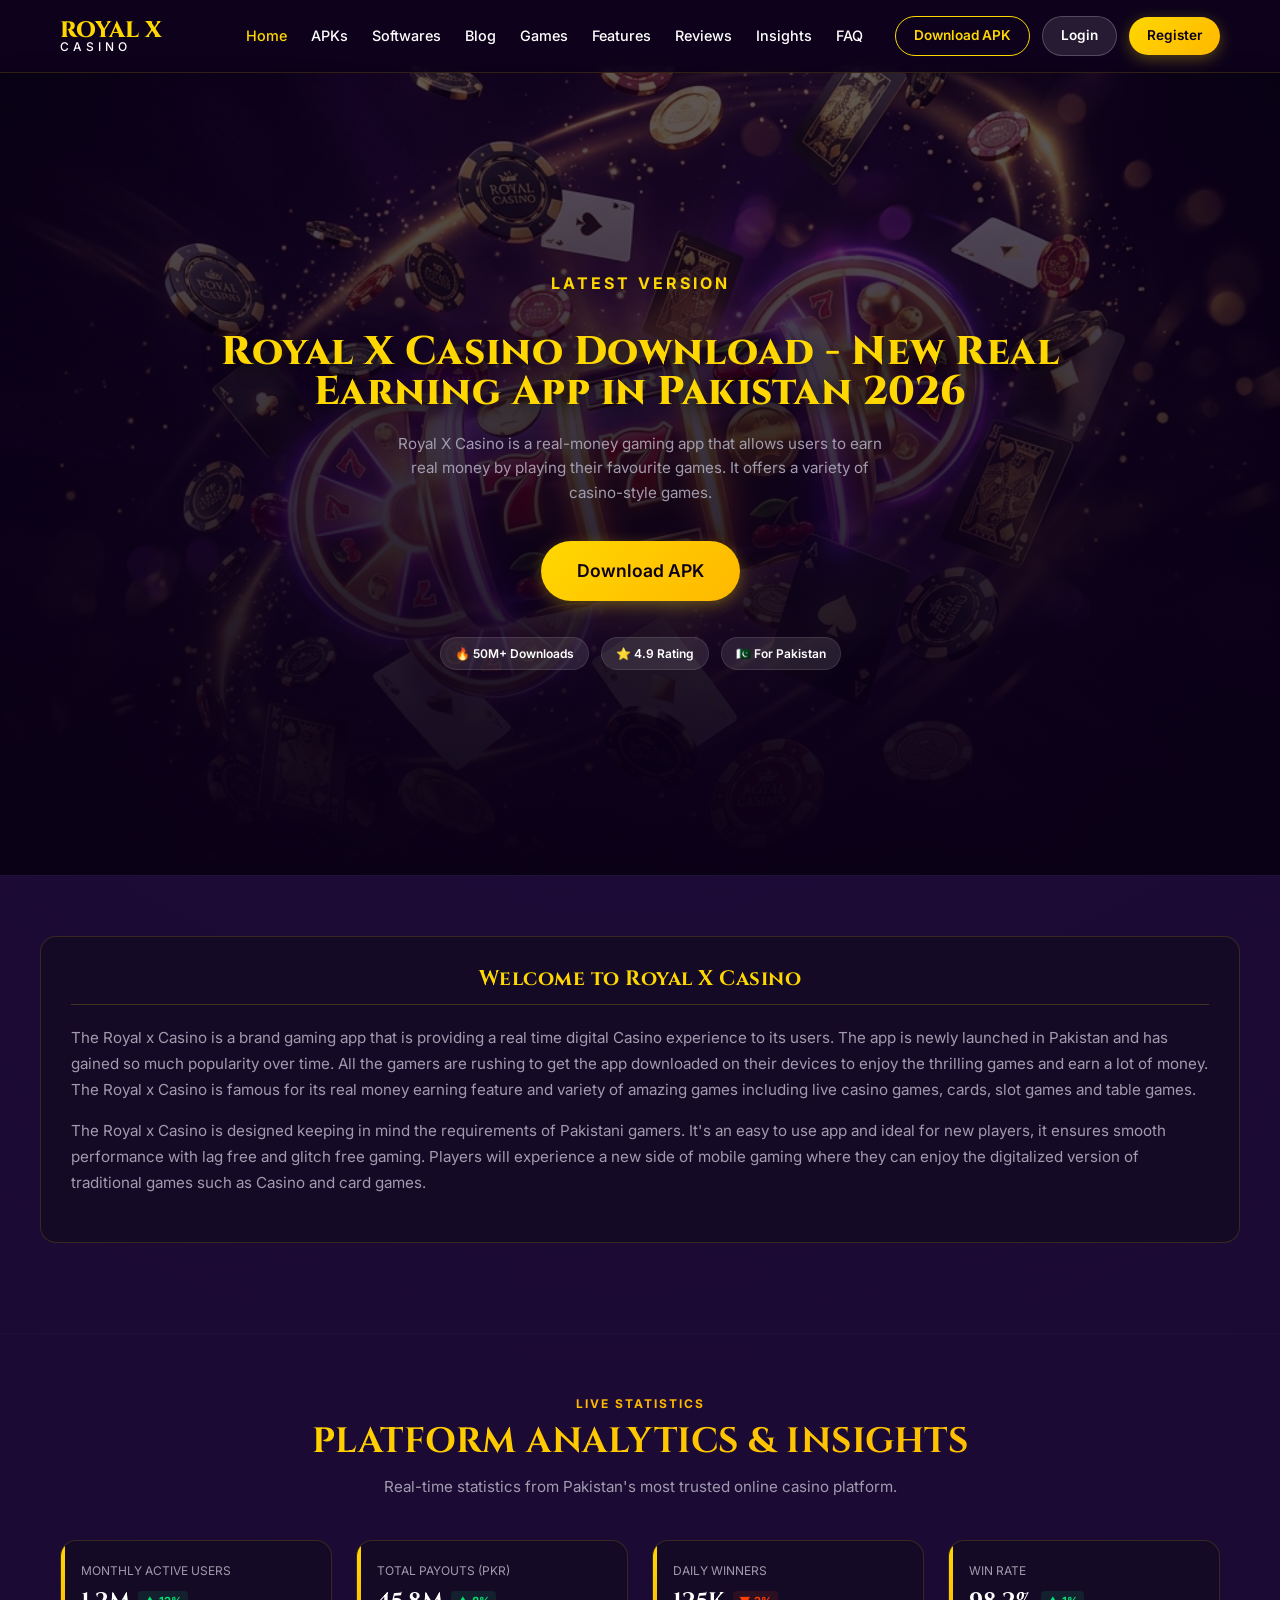
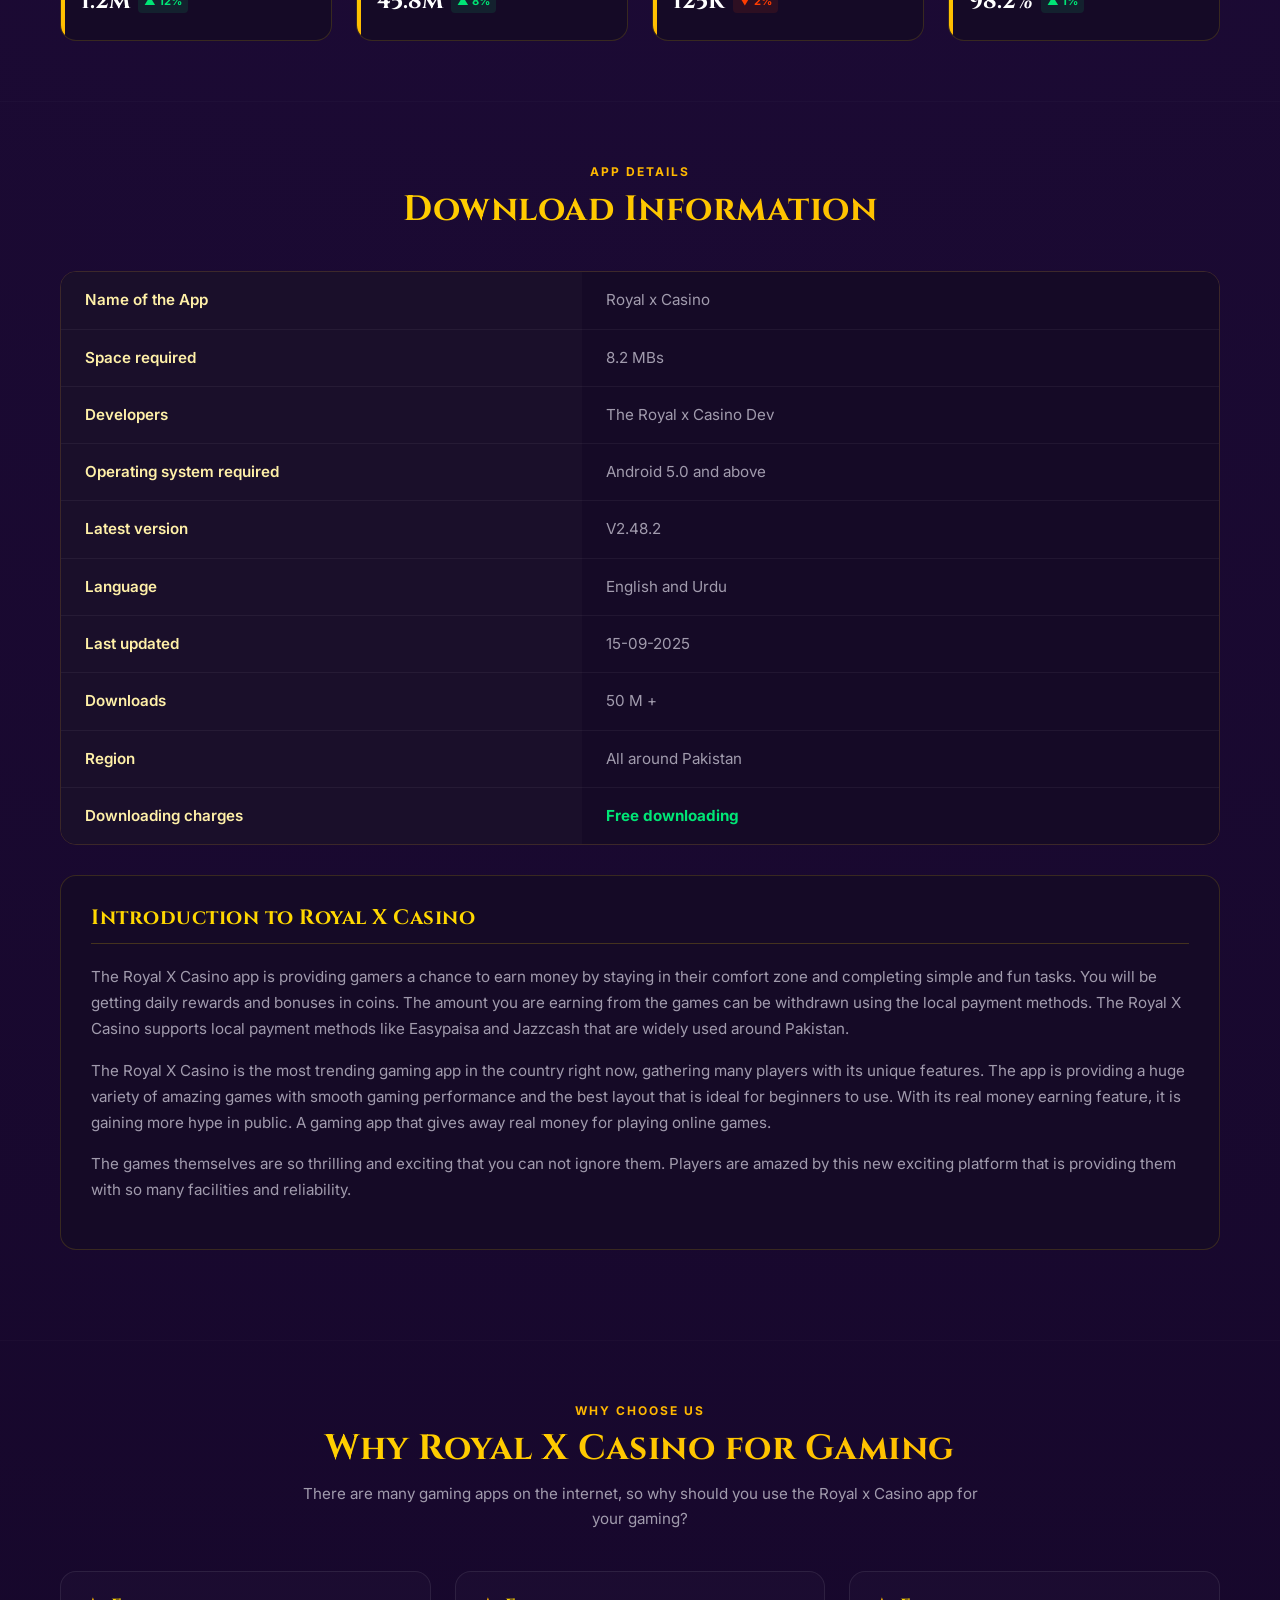
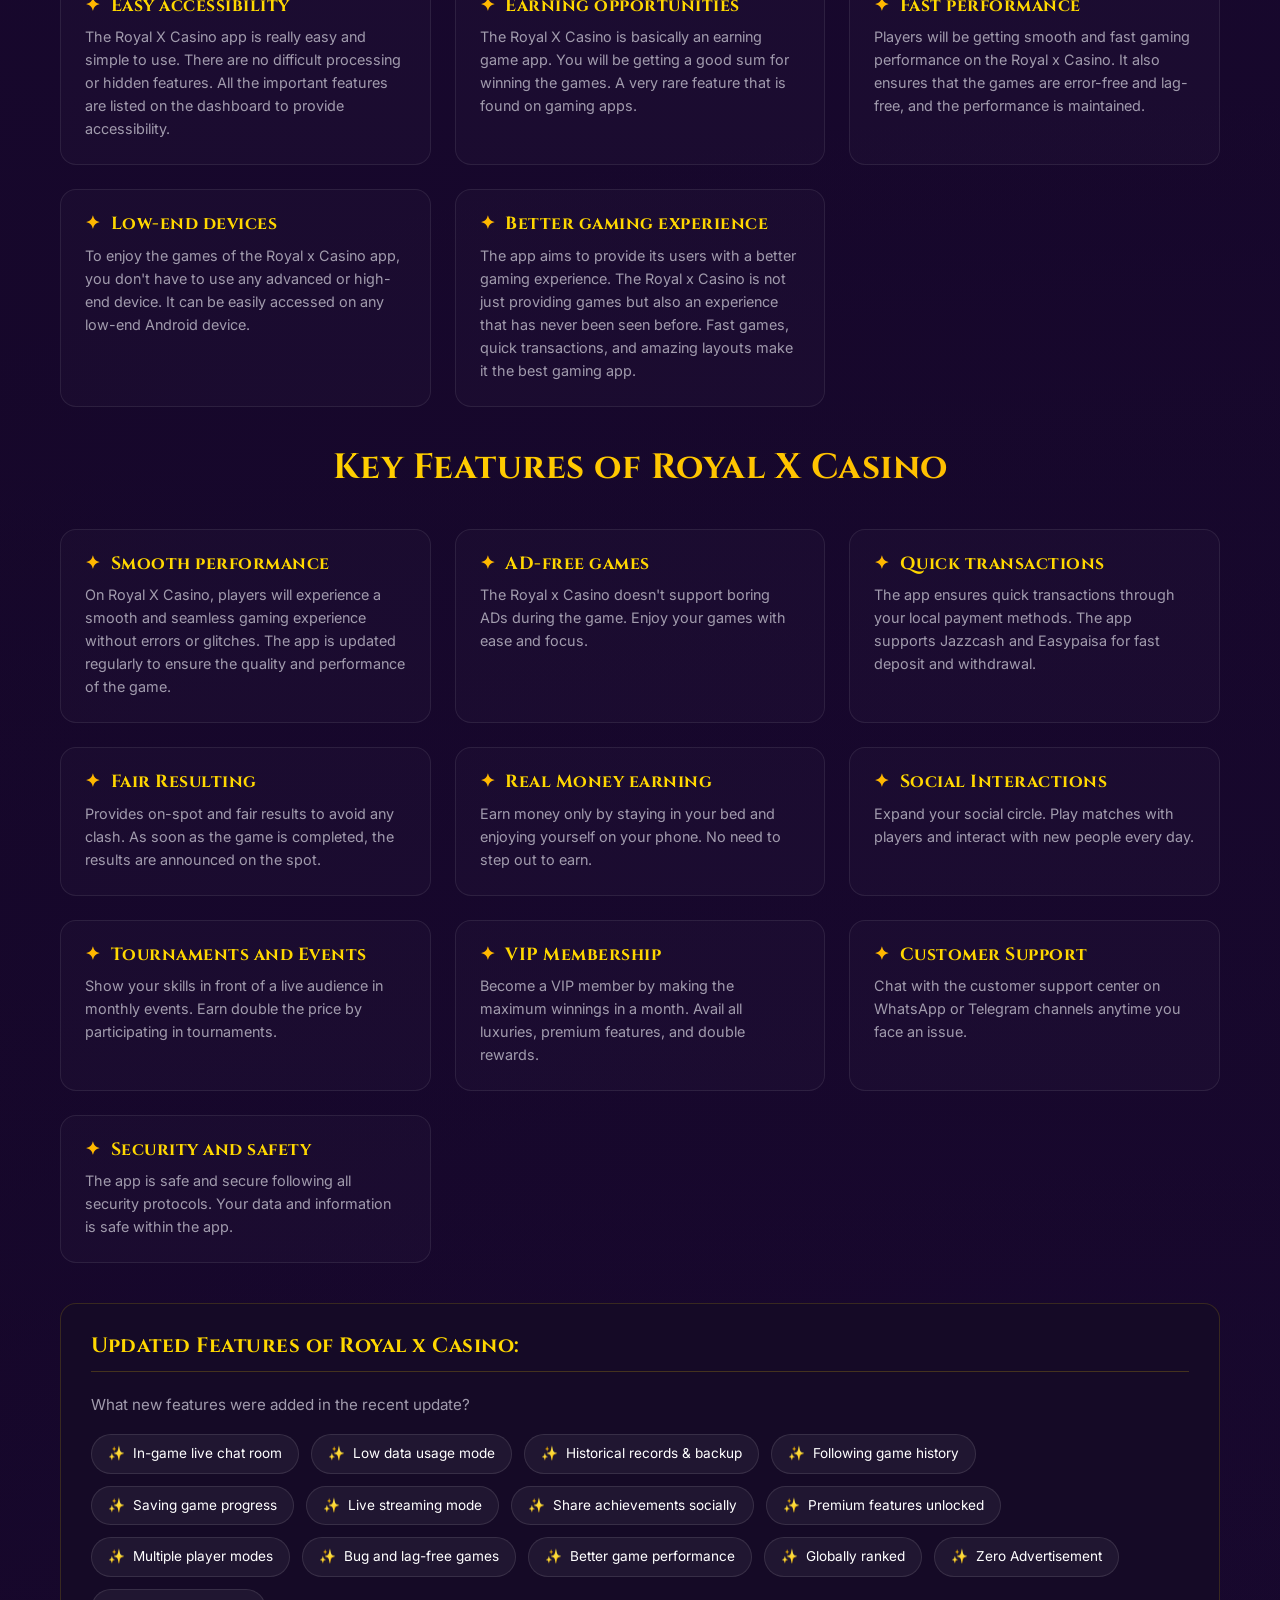
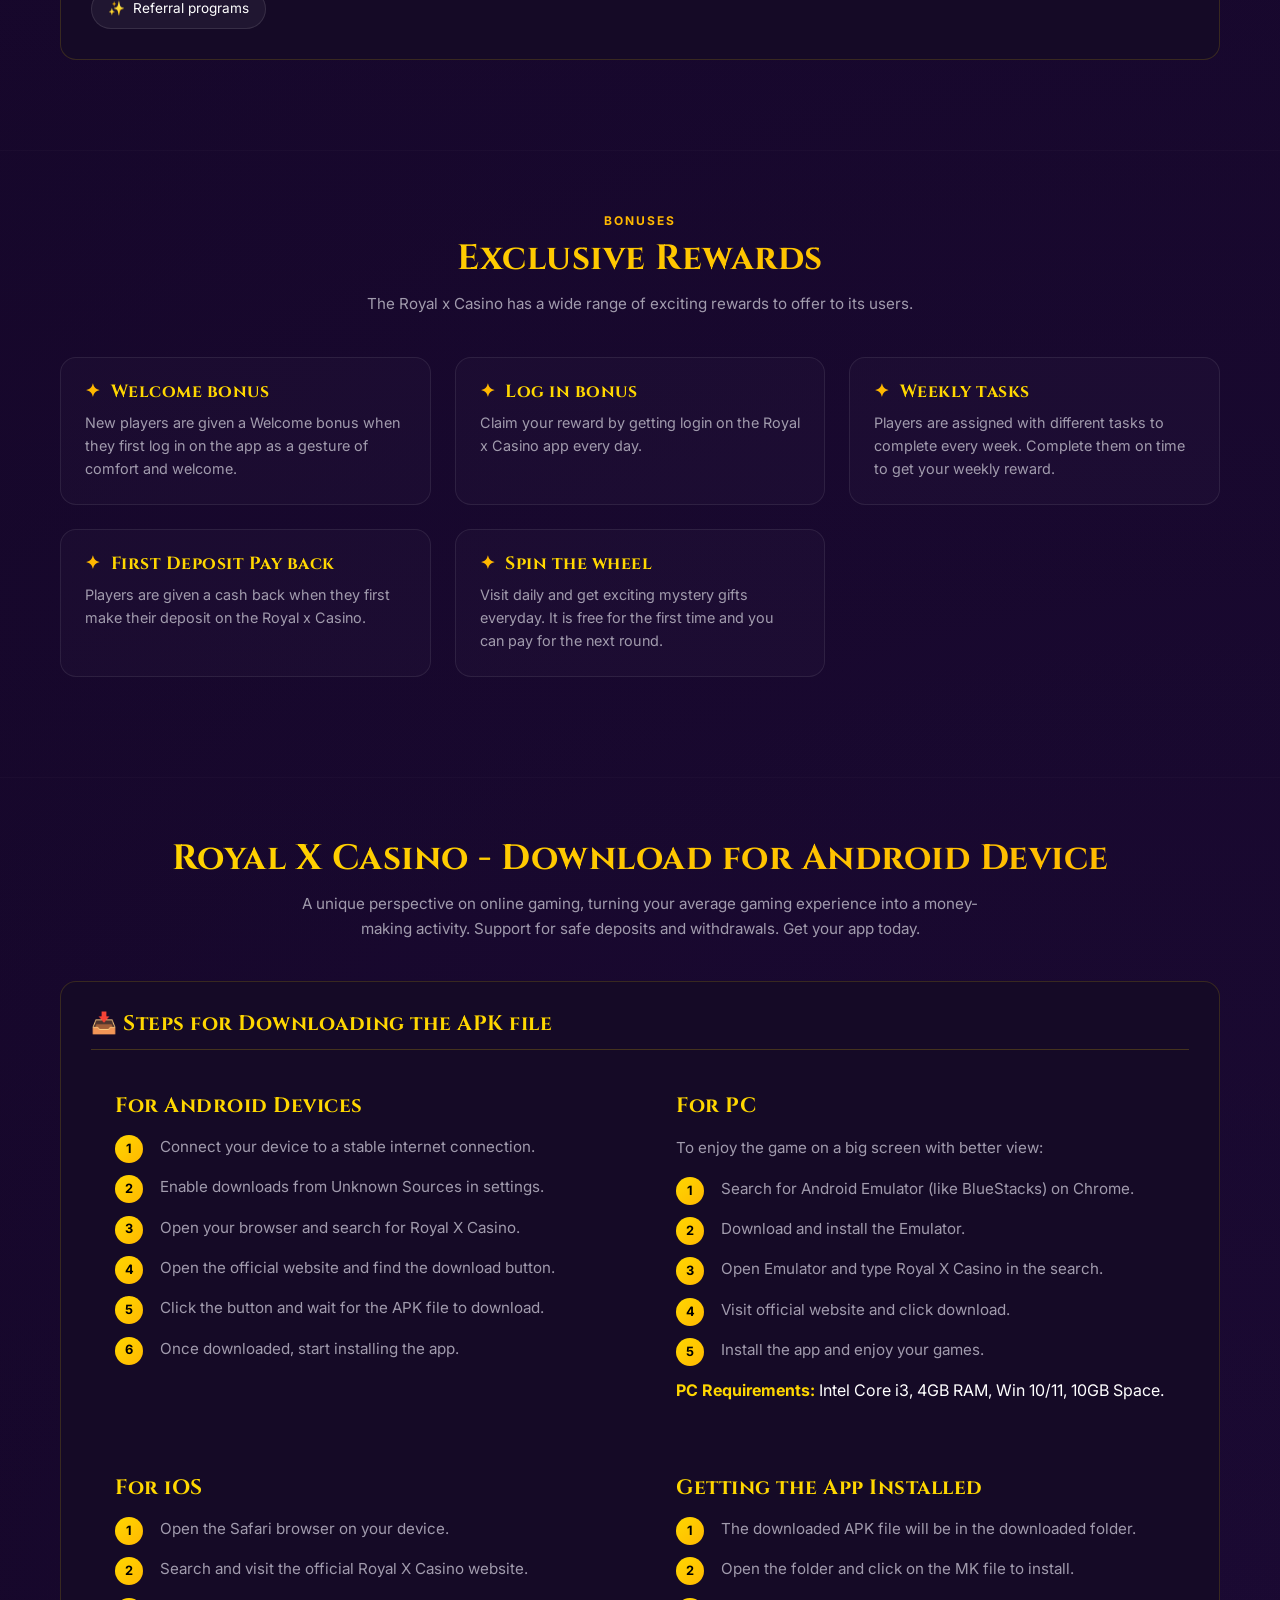
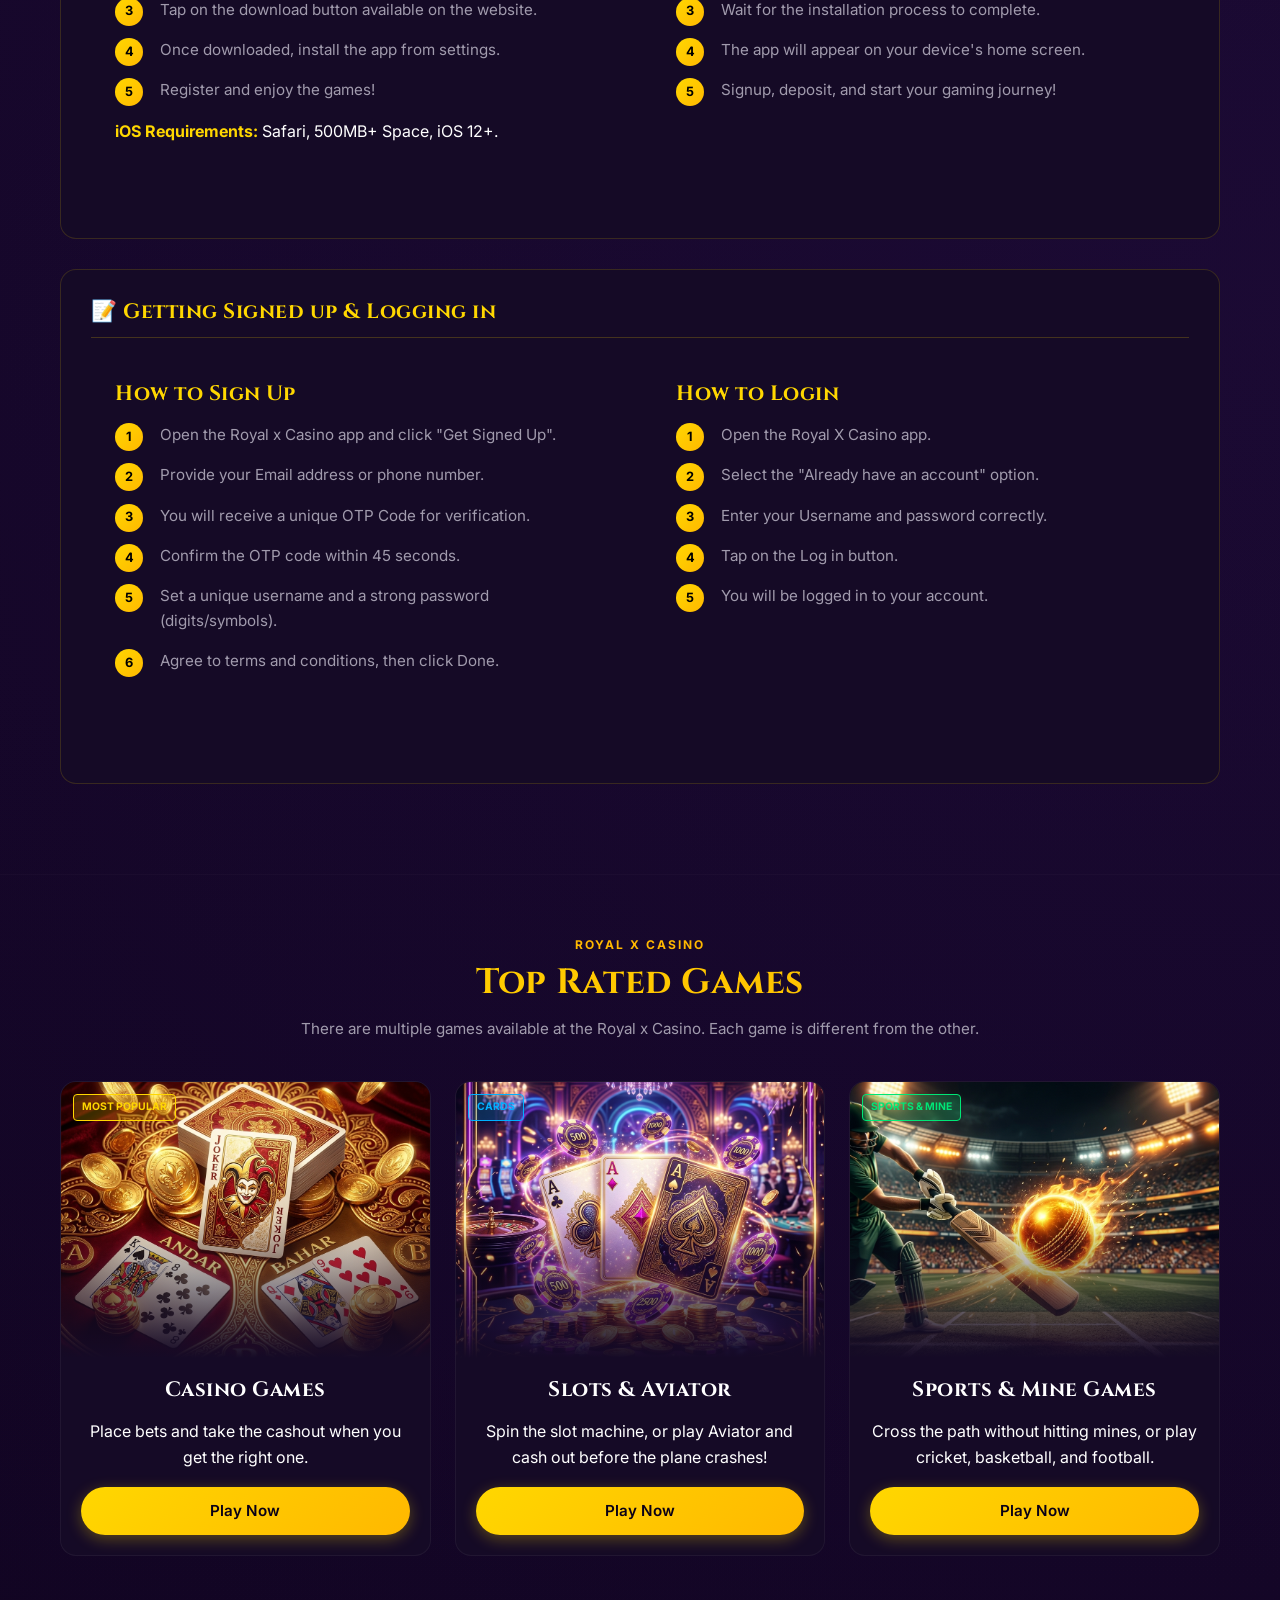
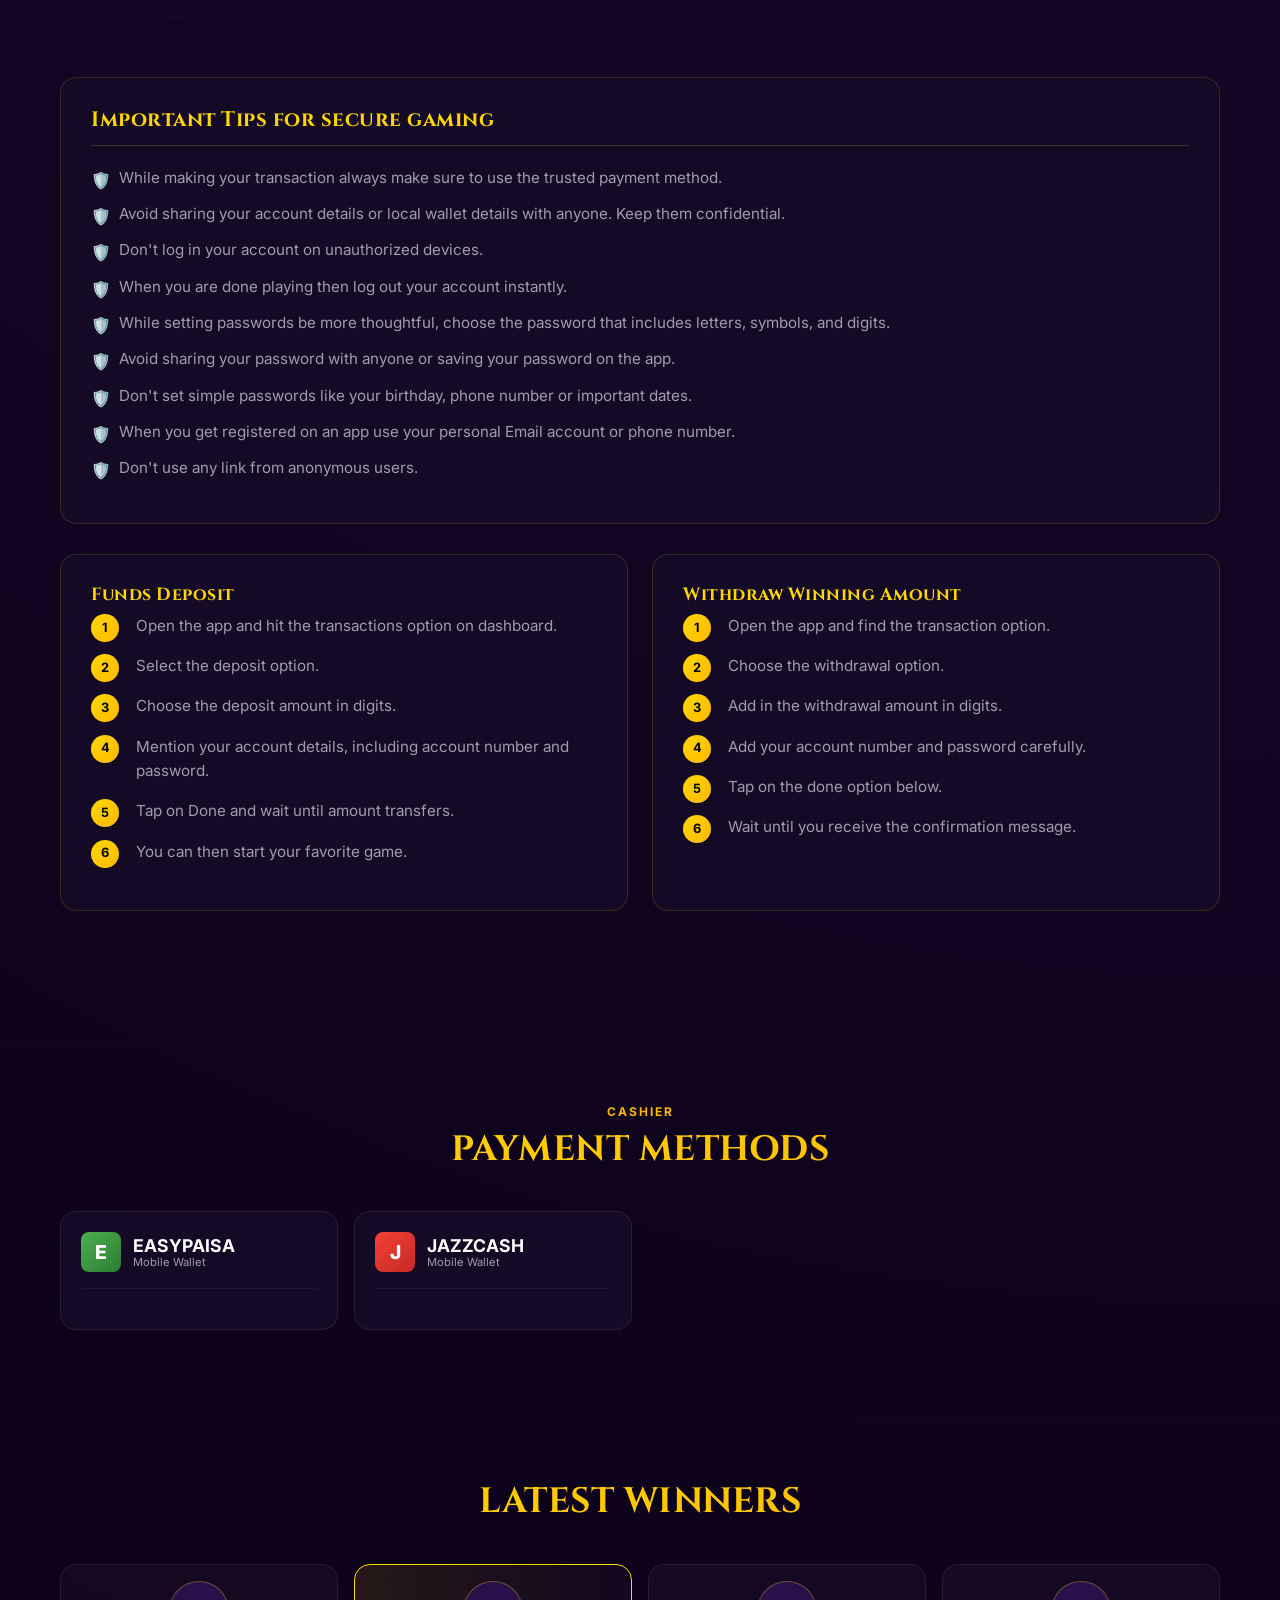
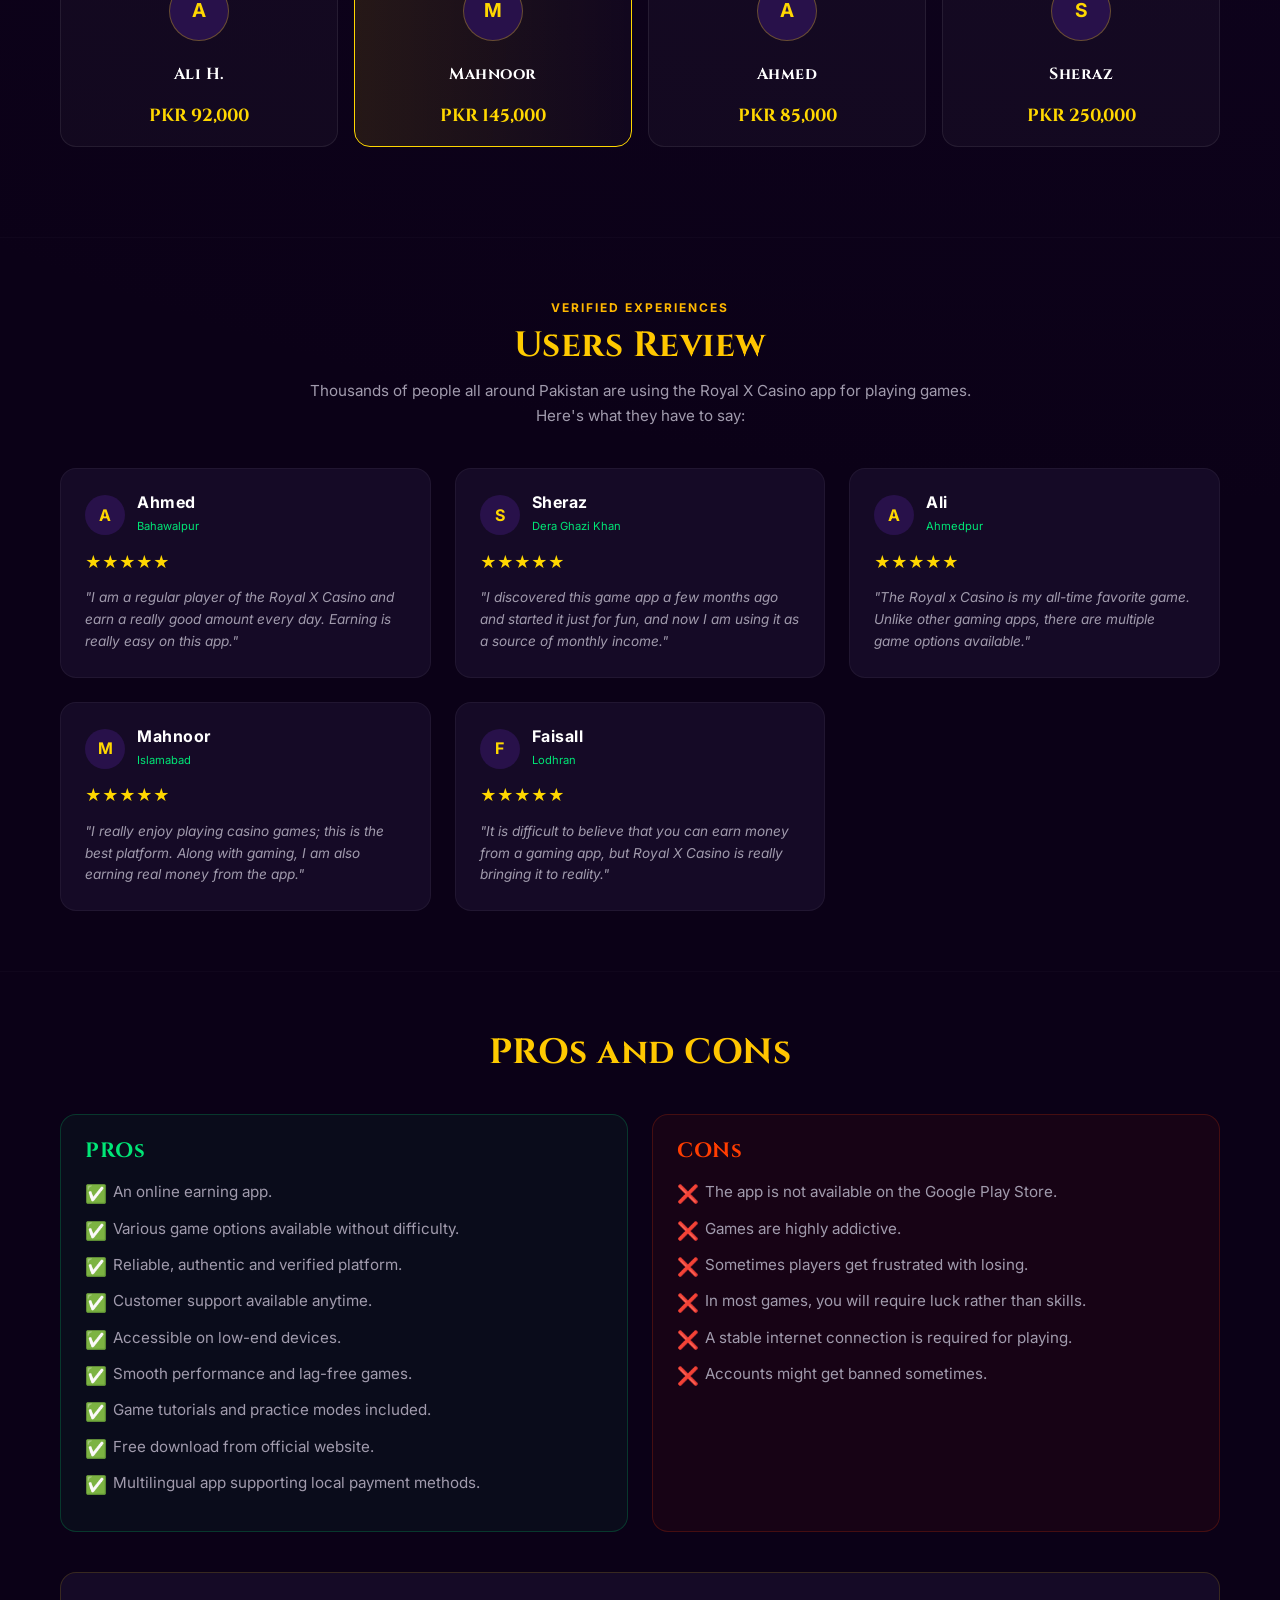
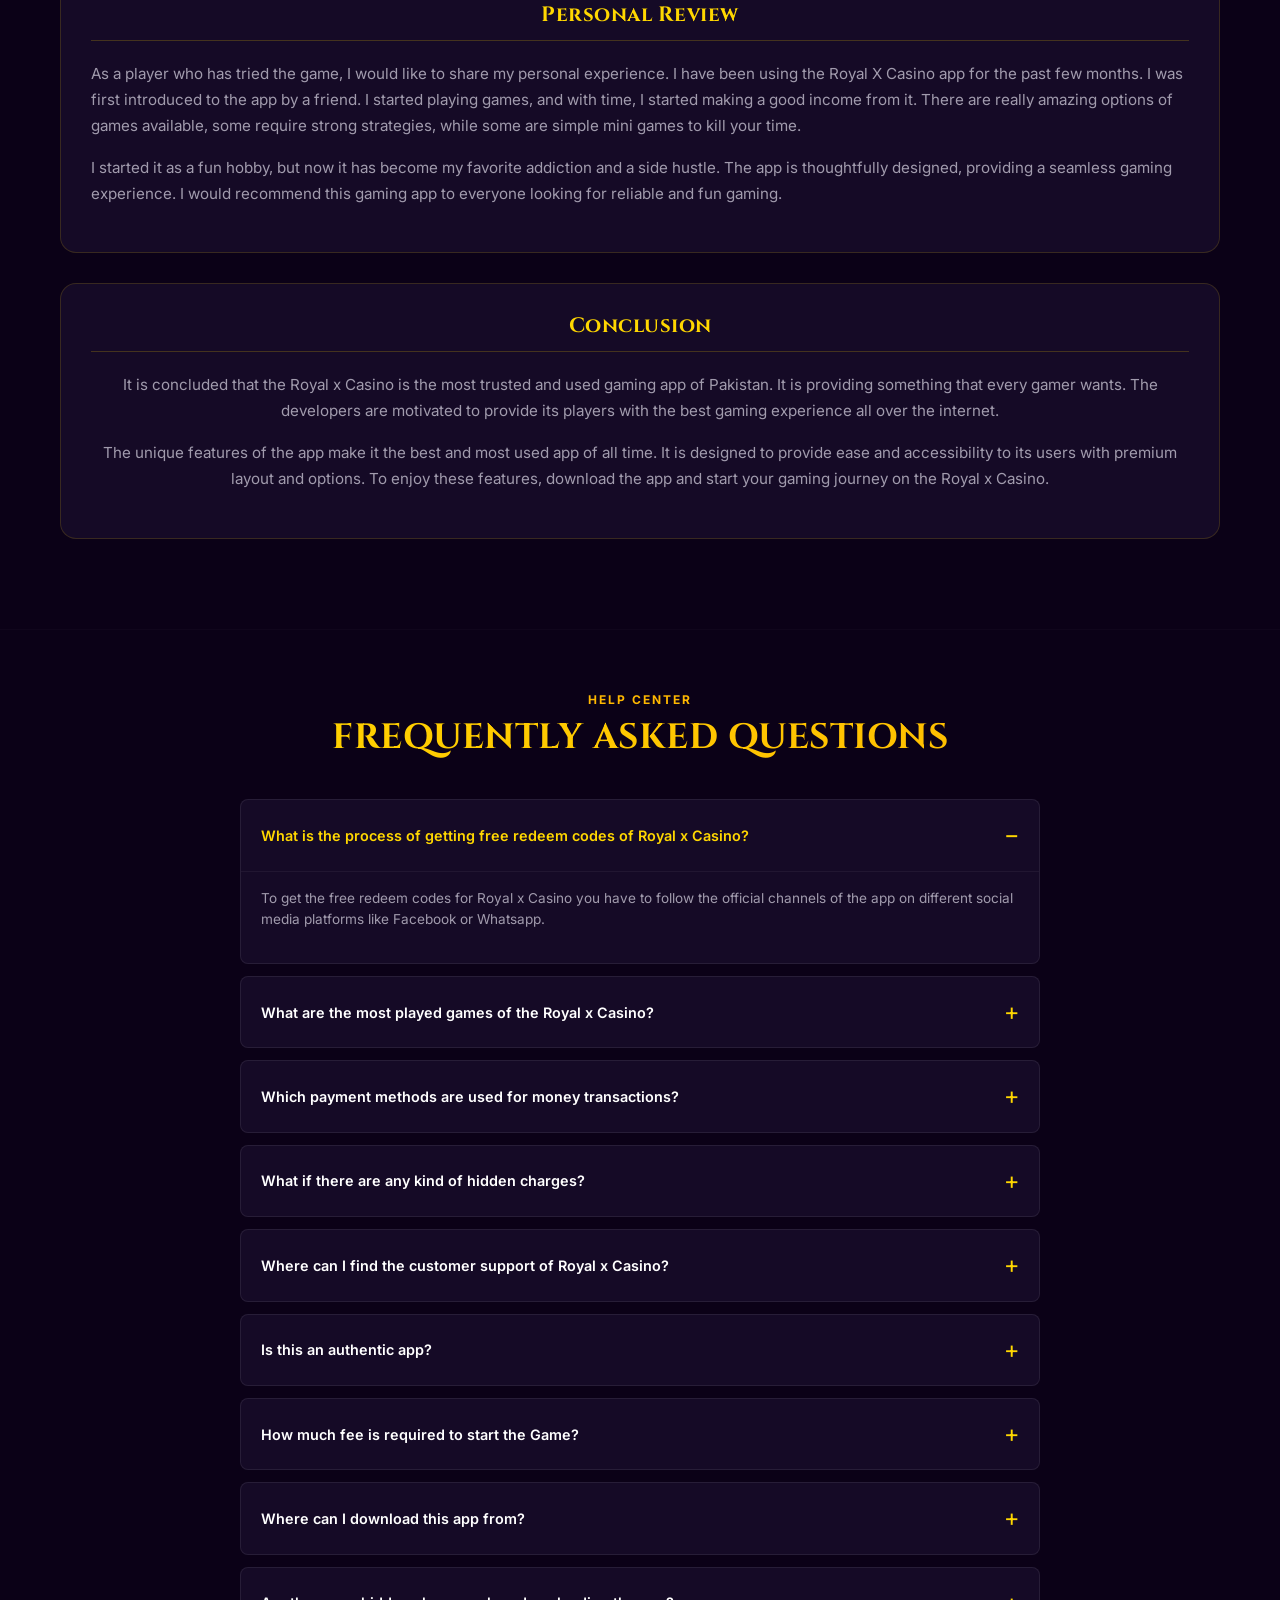
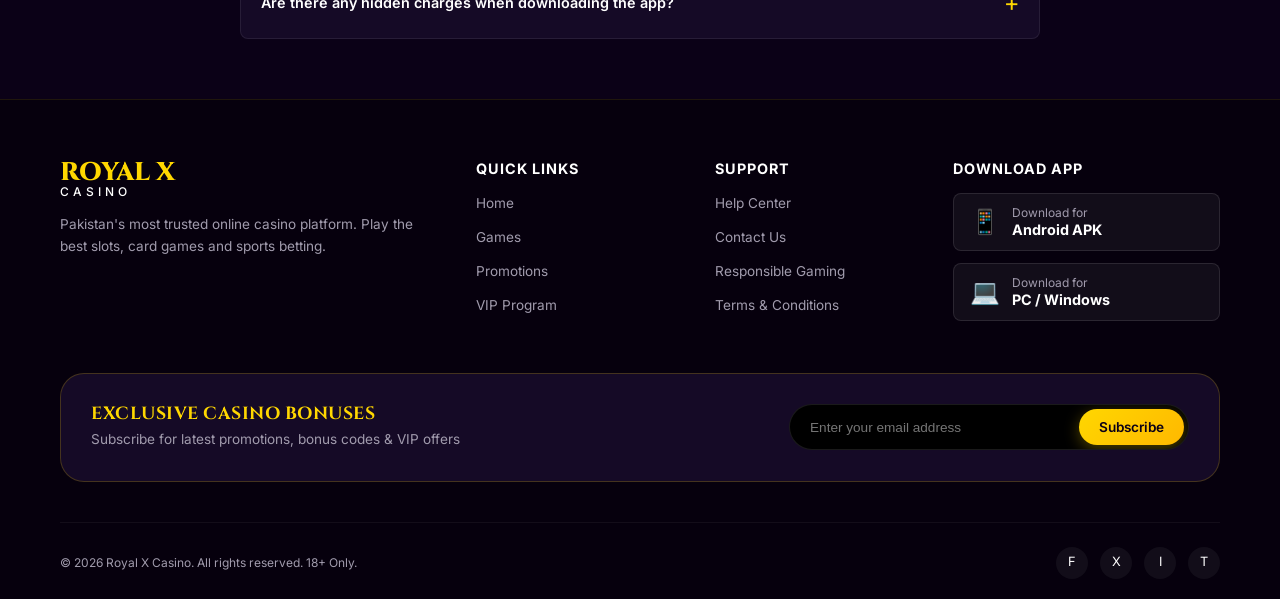
==== commit 5e36de64: "feat: implement global CSS framework, add favicon, and include sitemap and robots.txt files." ====
--- a/index.html
+++ b/index.html
@@ -10,6 +10,160 @@
     <link rel="preconnect" href="https://fonts.gstatic.com" crossorigin>
     <link href="https://fonts.googleapis.com/css2?family=Cinzel:wght@600;700;800&family=Inter:wght@300;400;500;600;700&display=swap" rel="stylesheet">
     <link rel="stylesheet" href="./css/style.css">
+    <link rel="icon" type="image/png" href="./images/Favicon.png">
+    
+    <!-- SEO Structured Data (JSON-LD) -->
+    <script type="application/ld+json">
+    {
+      "@context": "https://schema.org",
+      "@graph": [
+        {
+          "@type": "WebSite",
+          "@id": "https://royalx-casino-download.com/#website",
+          "url": "https://royalx-casino-download.com/",
+          "name": "Royal X Casino",
+          "description": "Pakistan's most trusted online casino platform",
+          "publisher": { "@id": "https://royalx-casino-download.com/#organization" }
+        },
+        {
+          "@type": "WebPage",
+          "@id": "https://royalx-casino-download.com/#webpage",
+          "url": "https://royalx-casino-download.com/",
+          "name": "Royal X Casino Download - New Real Earning App in Pakistan 2026",
+          "isPartOf": { "@id": "https://royalx-casino-download.com/#website" },
+          "description": "Download Royal X Casino - The Most Premium Online Earning Game App in Pakistan.",
+          "breadcrumb": { "@id": "https://royalx-casino-download.com/#breadcrumb" }
+        },
+        {
+          "@type": "SoftwareApplication",
+          "name": "Royal X Casino",
+          "operatingSystem": "ANDROID",
+          "applicationCategory": "GameApplication",
+          "aggregateRating": {
+            "@type": "AggregateRating",
+            "ratingValue": "4.9",
+            "ratingCount": "125034"
+          },
+          "offers": {
+            "@type": "Offer",
+            "price": "0",
+            "priceCurrency": "PKR"
+          },
+          "softwareVersion": "2.48.2"
+        },
+        {
+          "@type": "Article",
+          "headline": "Royal X Casino Download - New Real Earning App in Pakistan 2026",
+          "description": "Royal X Casino is a real-money gaming app that allows users to earn real money by playing their favourite games.",
+          "author": { "@type": "Organization", "name": "The Royal x Casino Dev" },
+          "datePublished": "2025-09-15",
+          "publisher": { "@id": "https://royalx-casino-download.com/#organization" }
+        },
+        {
+          "@type": "FAQPage",
+          "mainEntity": [
+            {
+              "@type": "Question",
+              "name": "What is the process of getting free redeem codes of Royal x Casino?",
+              "acceptedAnswer": {
+                "@type": "Answer",
+                "text": "To get the free redeem codes for Royal x Casino you have to follow the official channels of the app on different social media platforms like Facebook or Whatsapp."
+              }
+            },
+            {
+              "@type": "Question",
+              "name": "What are the most played games of the Royal x Casino?",
+              "acceptedAnswer": {
+                "@type": "Answer",
+                "text": "There are a lot of games that are played regularly by most players including casino, slots and teen patti."
+              }
+            },
+            {
+              "@type": "Question",
+              "name": "Which payment methods are used for money transactions?",
+              "acceptedAnswer": {
+                "@type": "Answer",
+                "text": "Easy paisa and Jazz cash that are widely used among Pakistani public are supported on the Royal x Casino."
+              }
+            },
+            {
+              "@type": "Question",
+              "name": "What if there are any kind of hidden charges?",
+              "acceptedAnswer": {
+                "@type": "Answer",
+                "text": "It is assured that there will be no hidden charges on the app but sometimes you may require a small fee to make your transactions."
+              }
+            },
+            {
+              "@type": "Question",
+              "name": "Where can I find the customer support of Royal x Casino?",
+              "acceptedAnswer": {
+                "@type": "Answer",
+                "text": "Players can have a live chat session with the customer support on their Whatsapp and telegram channels."
+              }
+            },
+            {
+              "@type": "Question",
+              "name": "Is this an authentic app?",
+              "acceptedAnswer": {
+                "@type": "Answer",
+                "text": "Yes this is an authentic platform with all the crucial certification and verification."
+              }
+            },
+            {
+              "@type": "Question",
+              "name": "How much fee is required to start the Game?",
+              "acceptedAnswer": {
+                "@type": "Answer",
+                "text": "The deposit fee for games is slightly different from each game, but mostly you need to deposit at least 200 PKR to start the game."
+              }
+            },
+            {
+              "@type": "Question",
+              "name": "Where can I download this app from?",
+              "acceptedAnswer": {
+                "@type": "Answer",
+                "text": "The app can be downloaded from the official website of the Royal x Casino, or you can also use any trusted referral link to join the game."
+              }
+            },
+            {
+              "@type": "Question",
+              "name": "Are there any hidden charges when downloading the app?",
+              "acceptedAnswer": {
+                "@type": "Answer",
+                "text": "No, there are no hidden charges available for download. The download is totally free for everyone."
+              }
+            }
+          ]
+        },
+        {
+          "@type": "HowTo",
+          "name": "How to Download and Install Royal X Casino APK",
+          "step": [
+            { "@type": "HowToStep", "text": "Connect your device to a stable internet connection." },
+            { "@type": "HowToStep", "text": "Enable downloads from Unknown Sources in settings." },
+            { "@type": "HowToStep", "text": "Open your browser and search for Royal X Casino." },
+            { "@type": "HowToStep", "text": "Open the official website and find the download button." },
+            { "@type": "HowToStep", "text": "Click the button and wait for the APK file to download." },
+            { "@type": "HowToStep", "text": "Once downloaded, start installing the app." }
+          ]
+        },
+        {
+          "@type": "Review",
+          "itemReviewed": {
+            "@type": "SoftwareApplication",
+            "name": "Royal X Casino"
+          },
+          "reviewRating": {
+            "@type": "Rating",
+            "ratingValue": "5"
+          },
+          "author": { "@type": "Person", "name": "Ahmed" },
+          "reviewBody": "I am a regular player of the Royal X Casino and earn a really good amount every day. Earning is really easy on this app."
+        }
+      ]
+    }
+    </script>
 </head>
 <body>
 
@@ -57,8 +211,8 @@
             </div>
             <div class="rx-container hero-content">
                 <p class="hero-subtitle">LATEST VERSION</p>
-                <h1 class="hero-title">ROYAL X CASINO APP</h1>
-                <p class="hero-desc">Download Royal X Casino - Online Earning Game App - For Pakistan. Play real money earning games.</p>
+                <h1 class="hero-title">Royal X Casino Download - New Real Earning App in Pakistan 2026</h1>
+                <p class="hero-desc">Royal X Casino is a real-money gaming app that allows users to earn real money by playing their favourite games. It offers a variety of casino-style games.</p>
                 <a href="#download" class="btn btn-gold btn-lg pulse-anim">Download APK</a>
                 <div class="hero-badges">
                     <span class="badge">🔥 50M+ Downloads</span>
--- a/css/style.css
+++ b/css/style.css
@@ -334,10 +334,10 @@
 }
 
 .hero-title {
-  font-size: 2.5rem;
+  font-size: 1.5rem;
   text-shadow: 0 4px 20px rgba(0,0,0,0.8);
   font-weight: 800;
-  line-height: 1.1;
+  line-height: 1;
 }
 
 .hero-desc {
@@ -1083,7 +1083,7 @@
   }
   .styled-table td { padding: 16px 24px; font-size: 0.95rem; }
 
-  .hero-title { font-size: 3.5rem; }
+  .hero-title { font-size: 2.5rem; }
   .hero-subtitle { font-size: 1rem; }
   .section-heading h2 { font-size: 2.2rem; }
   
@@ -1120,7 +1120,7 @@
   .nav-actions { flex-direction: row; padding: 0; border: none; align-items: center; }
 
   .hero-section { min-height: 90vh; padding: 100px 0; }
-  .hero-title { font-size: 4.5rem; max-width: 900px; }
+  .hero-title { font-size: 2.5rem; max-width: 900px; }
   
   .features-grid { grid-template-columns: repeat(3, 1fr); }
 
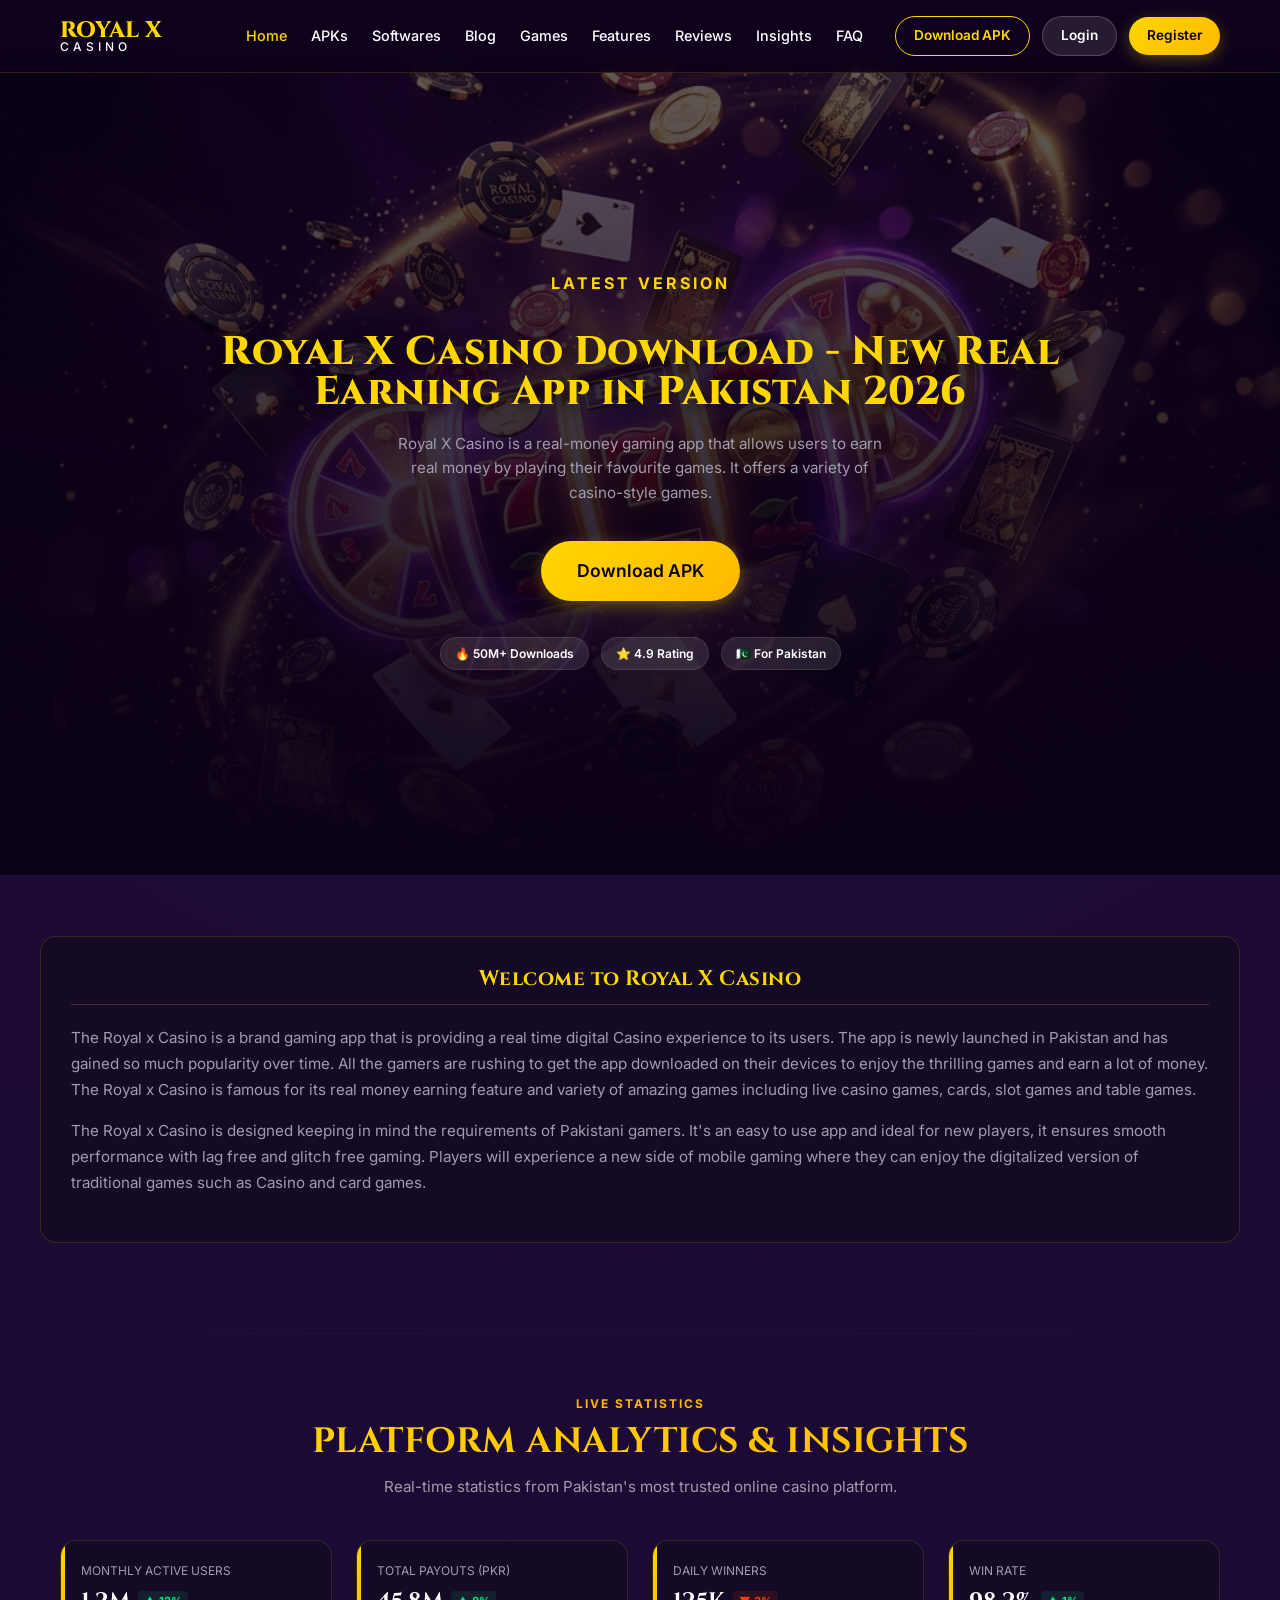
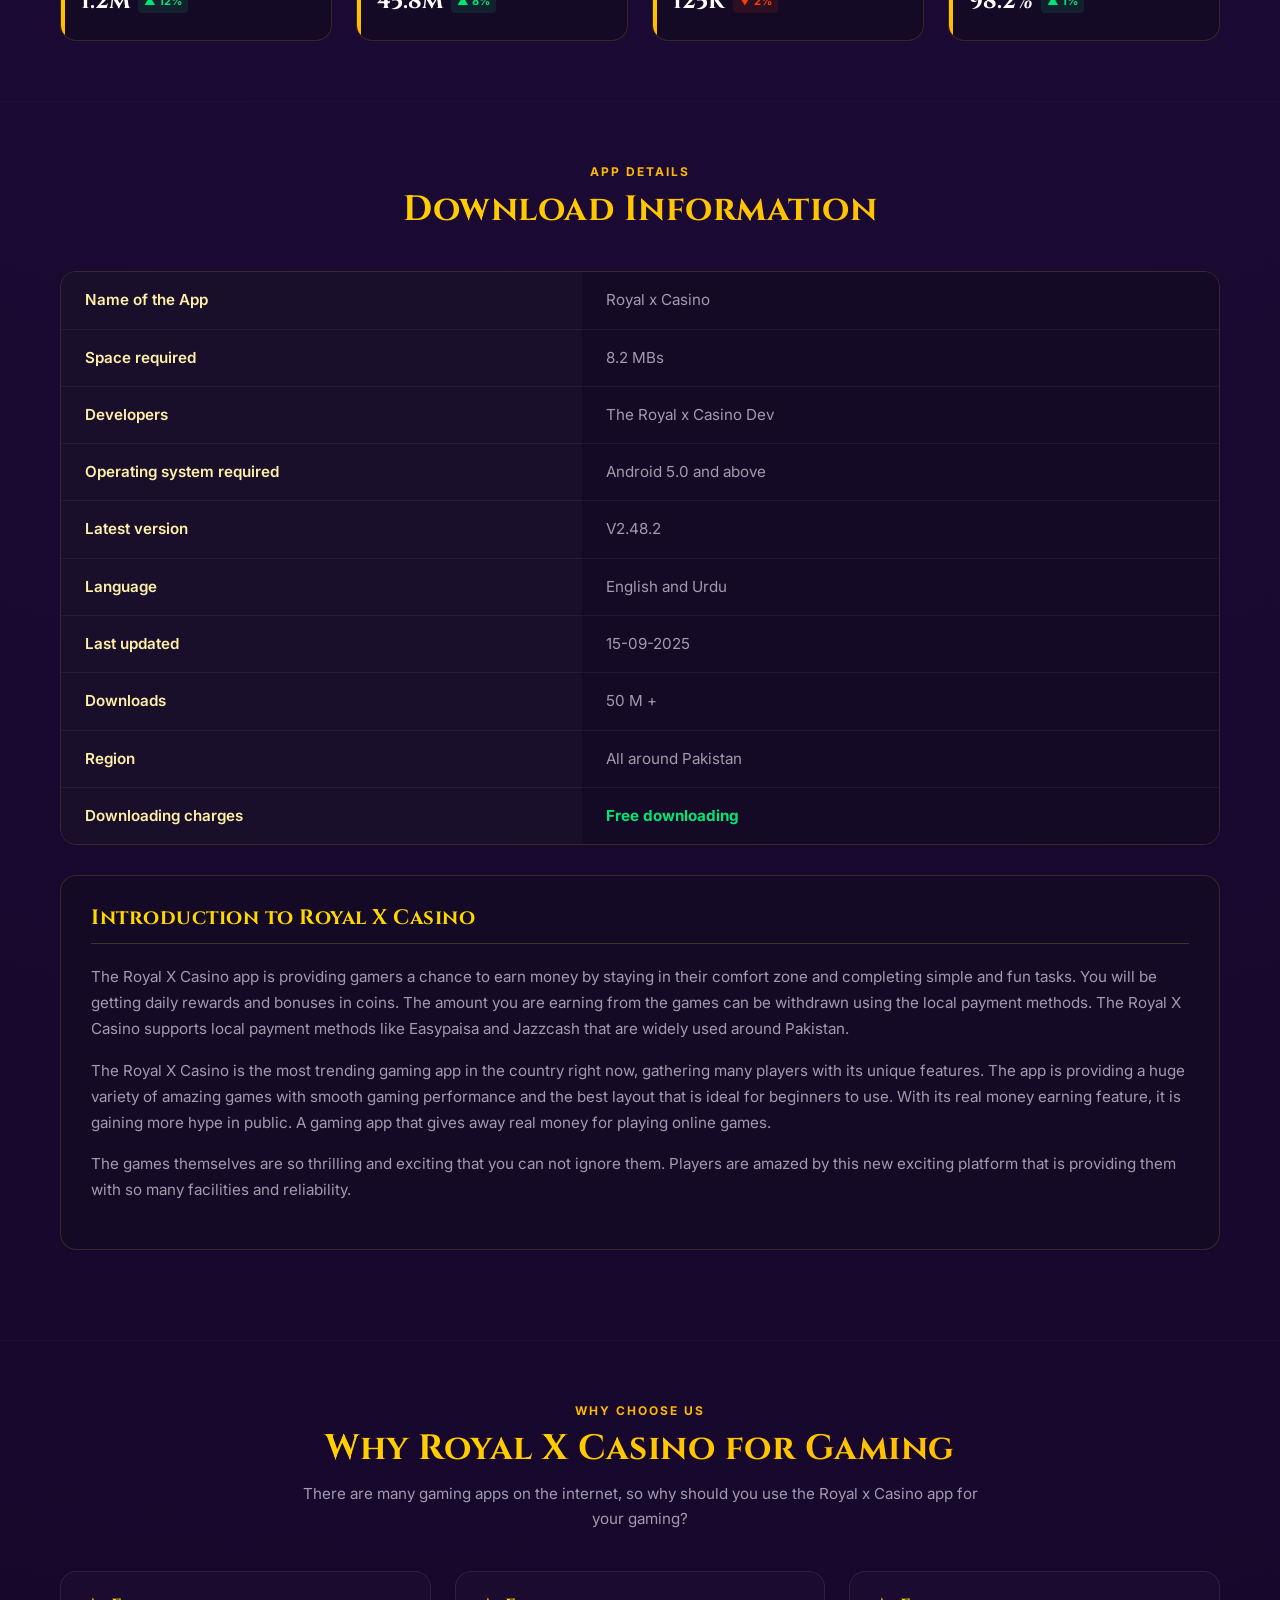
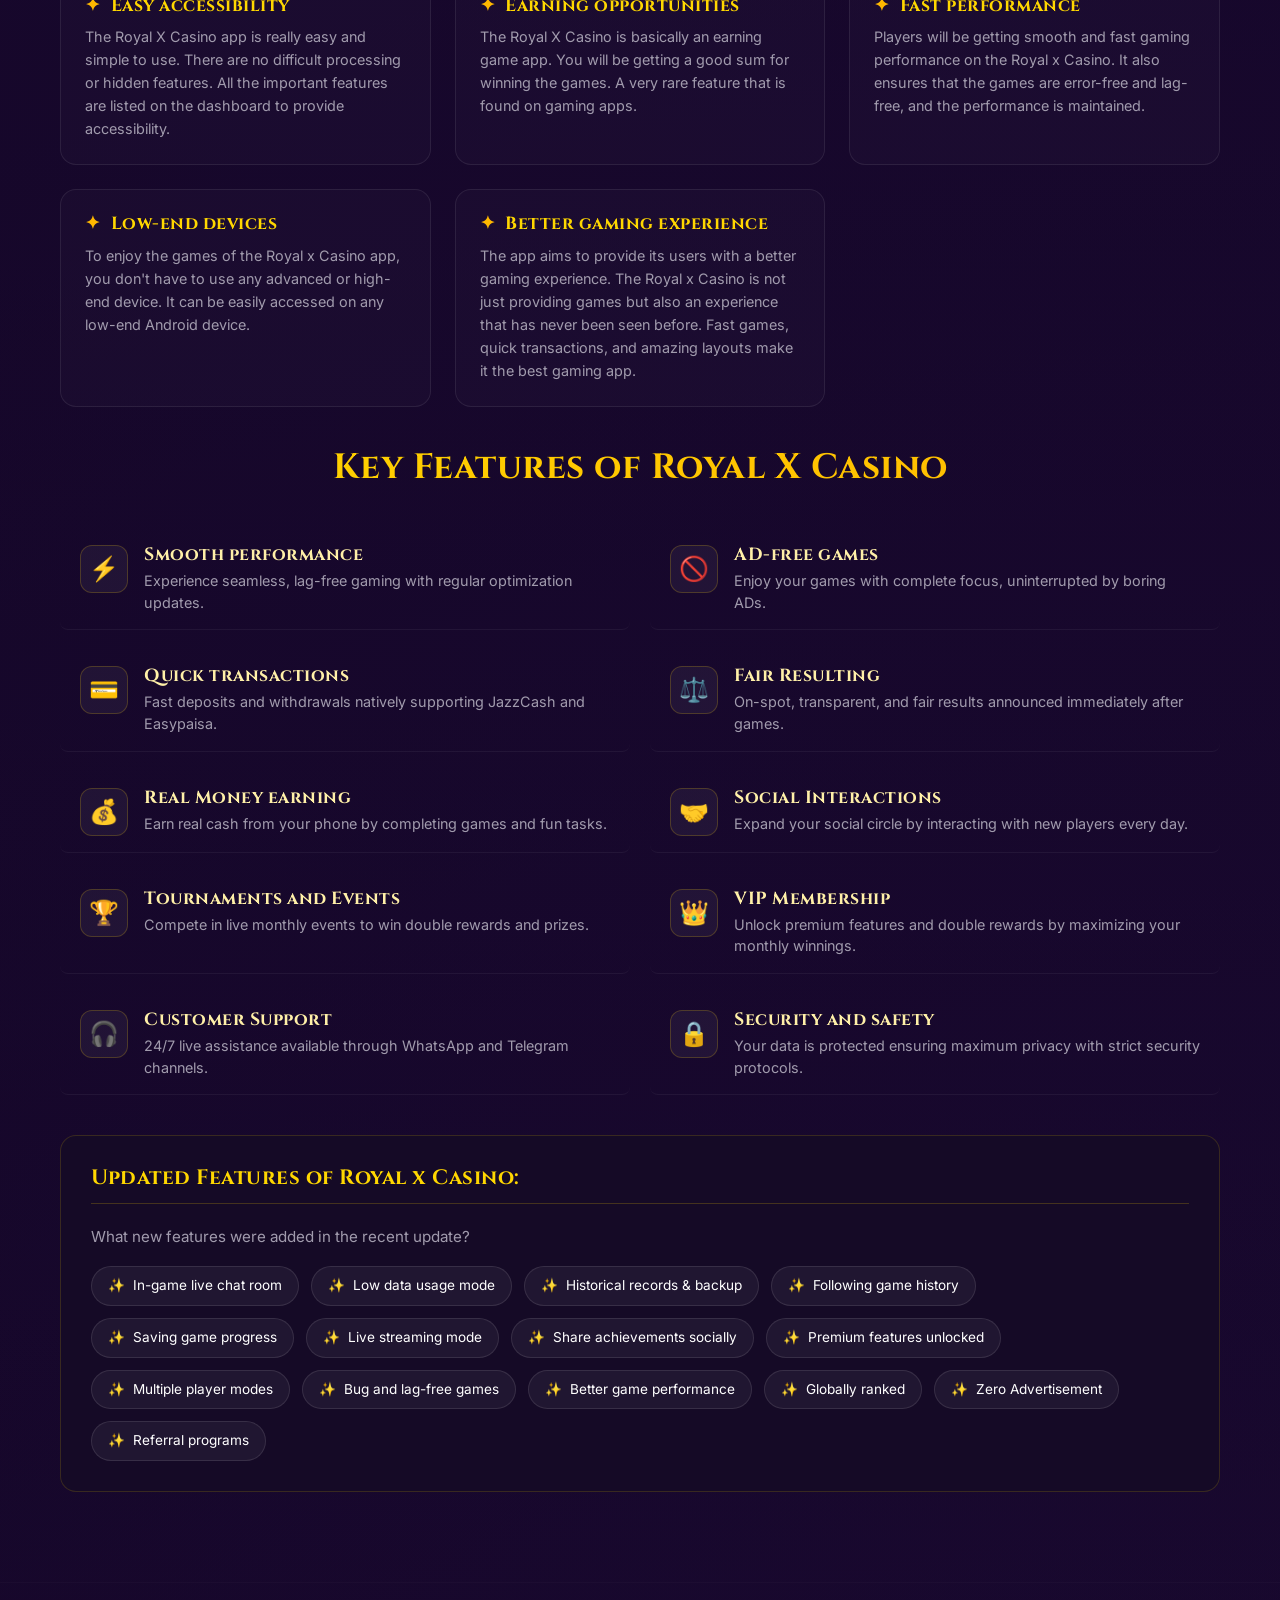
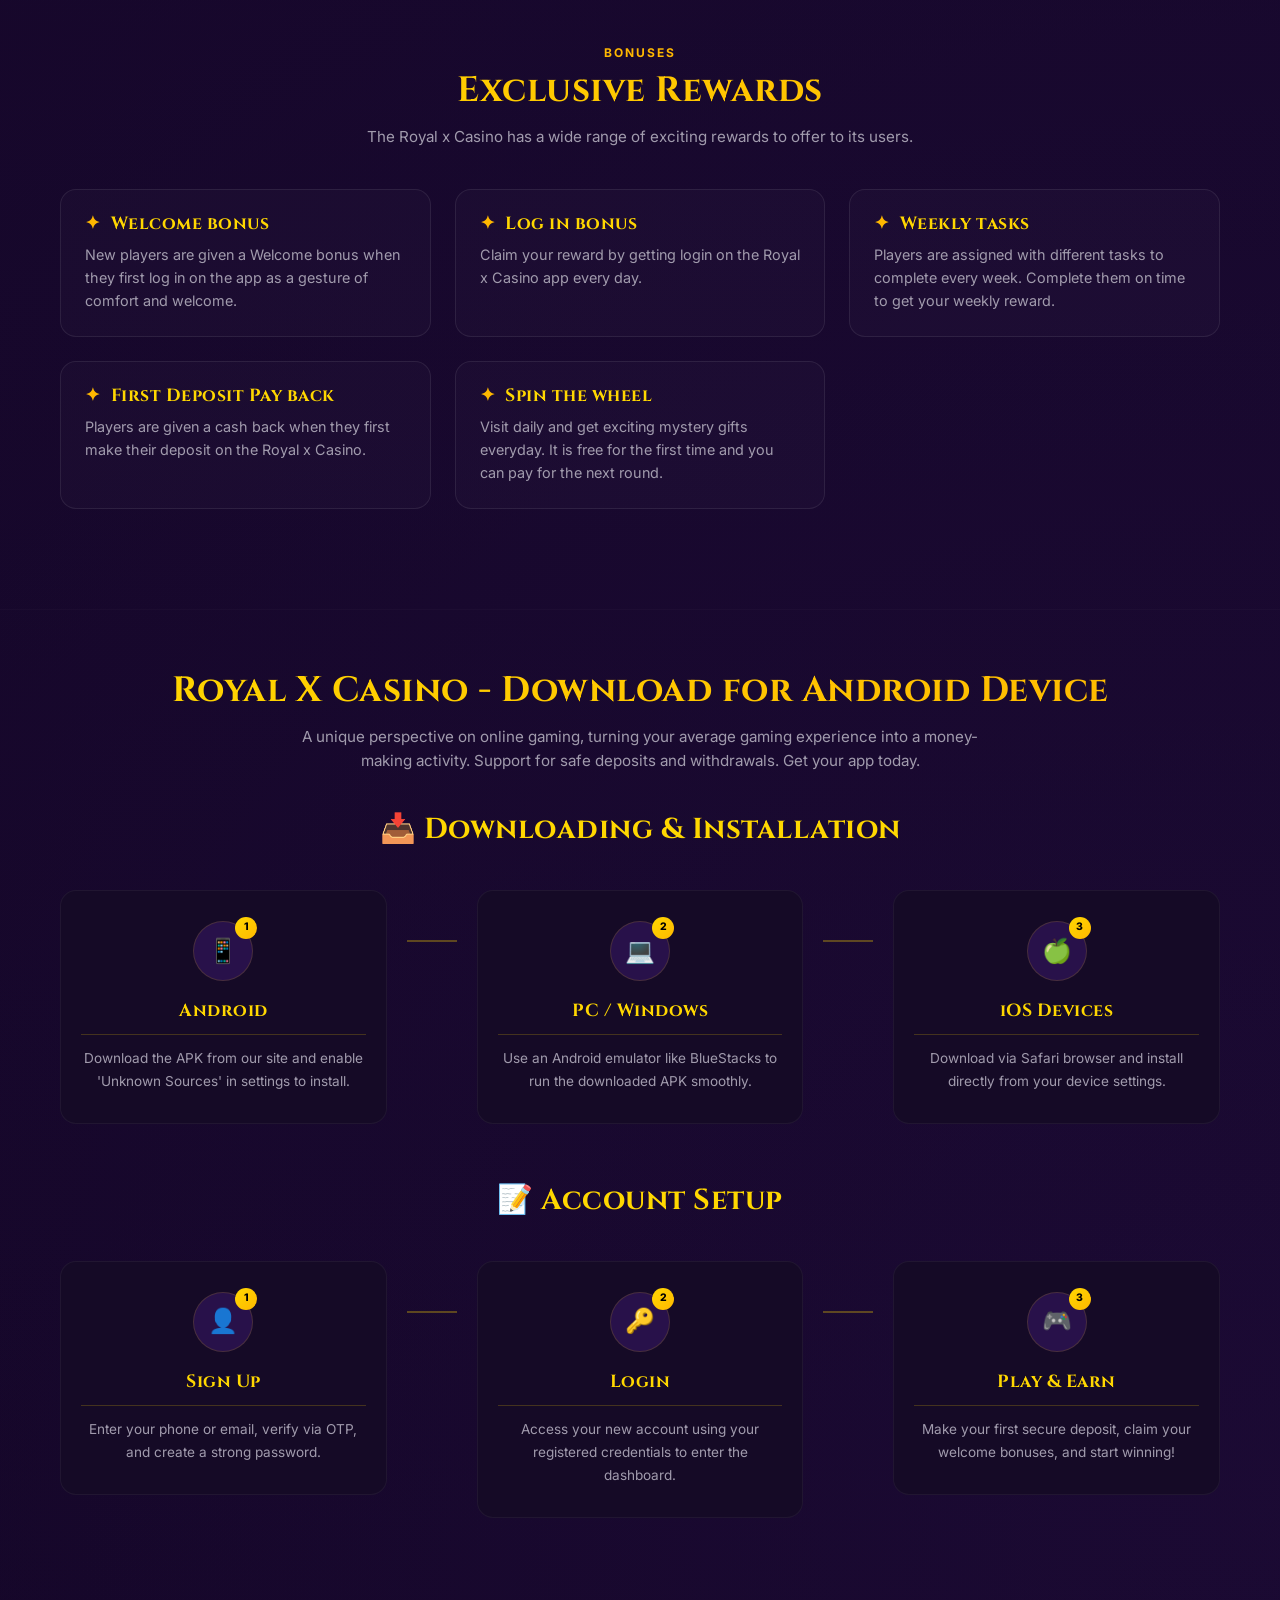
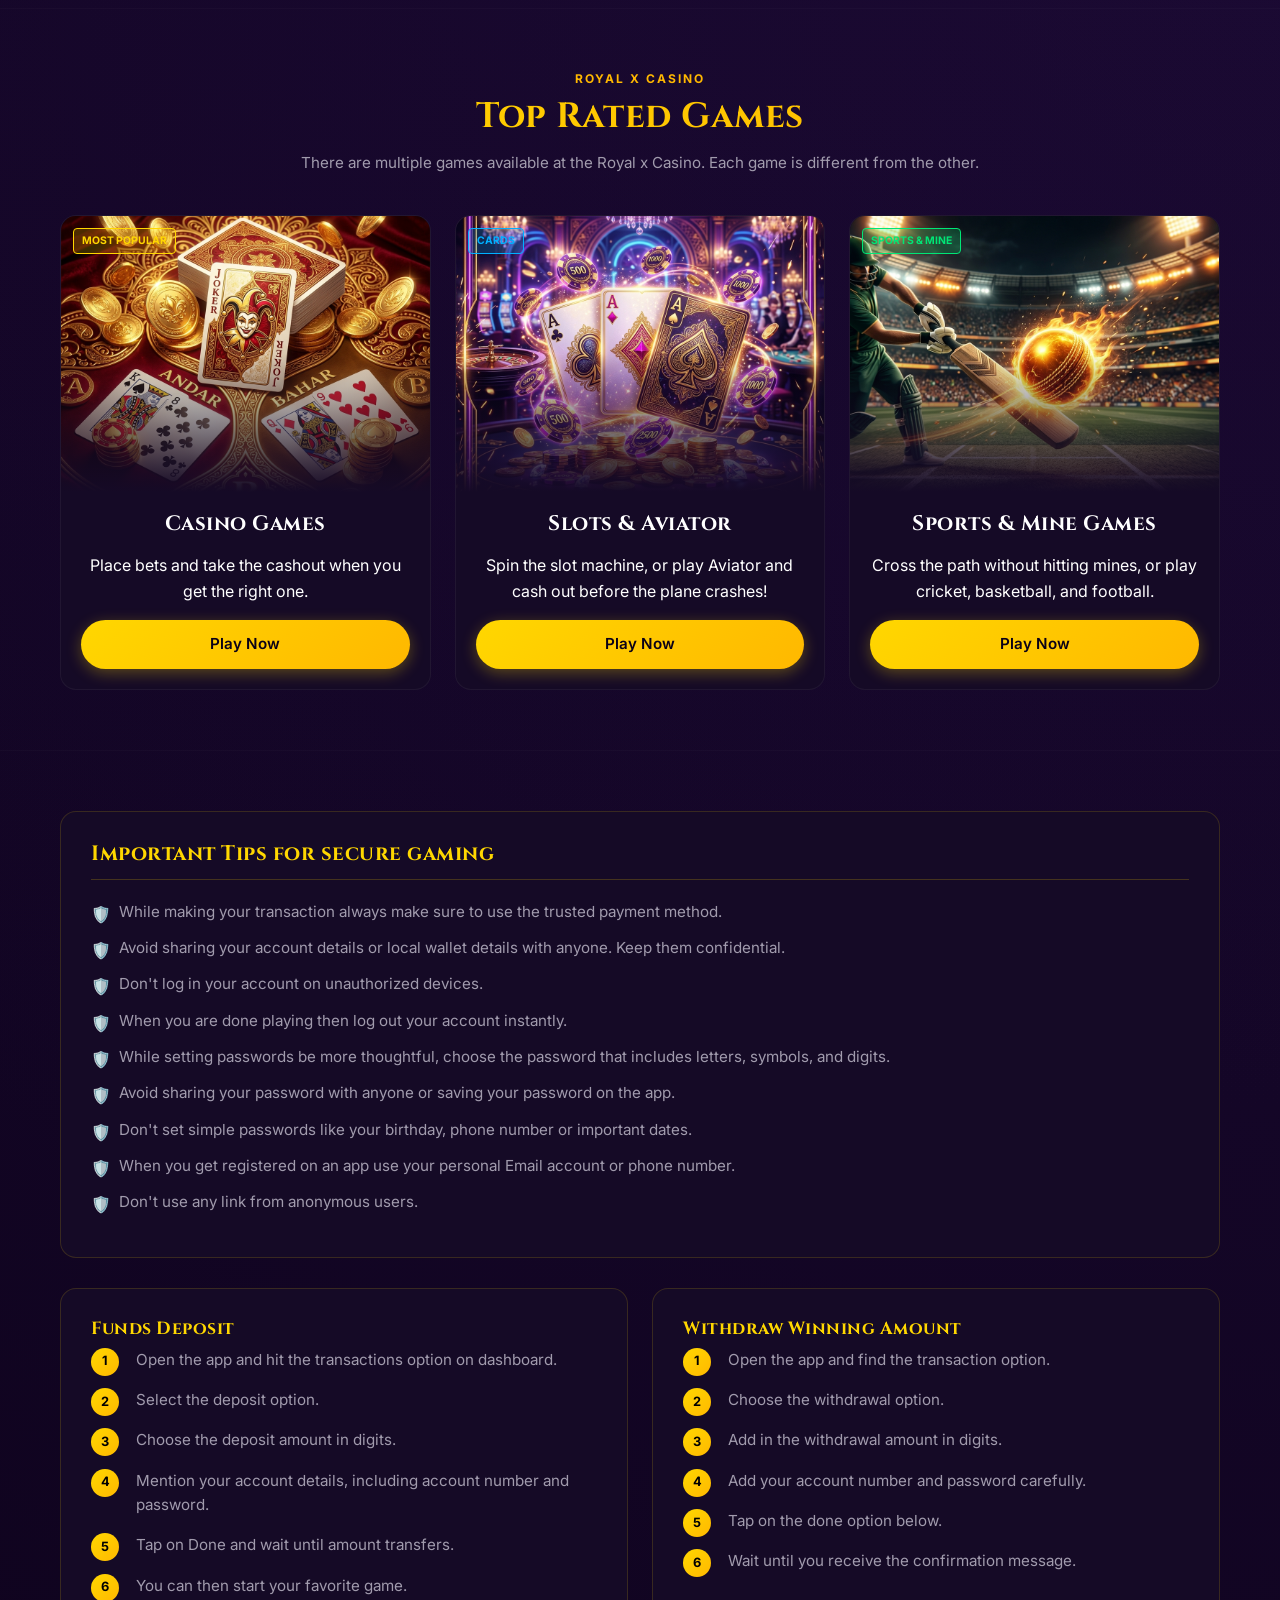
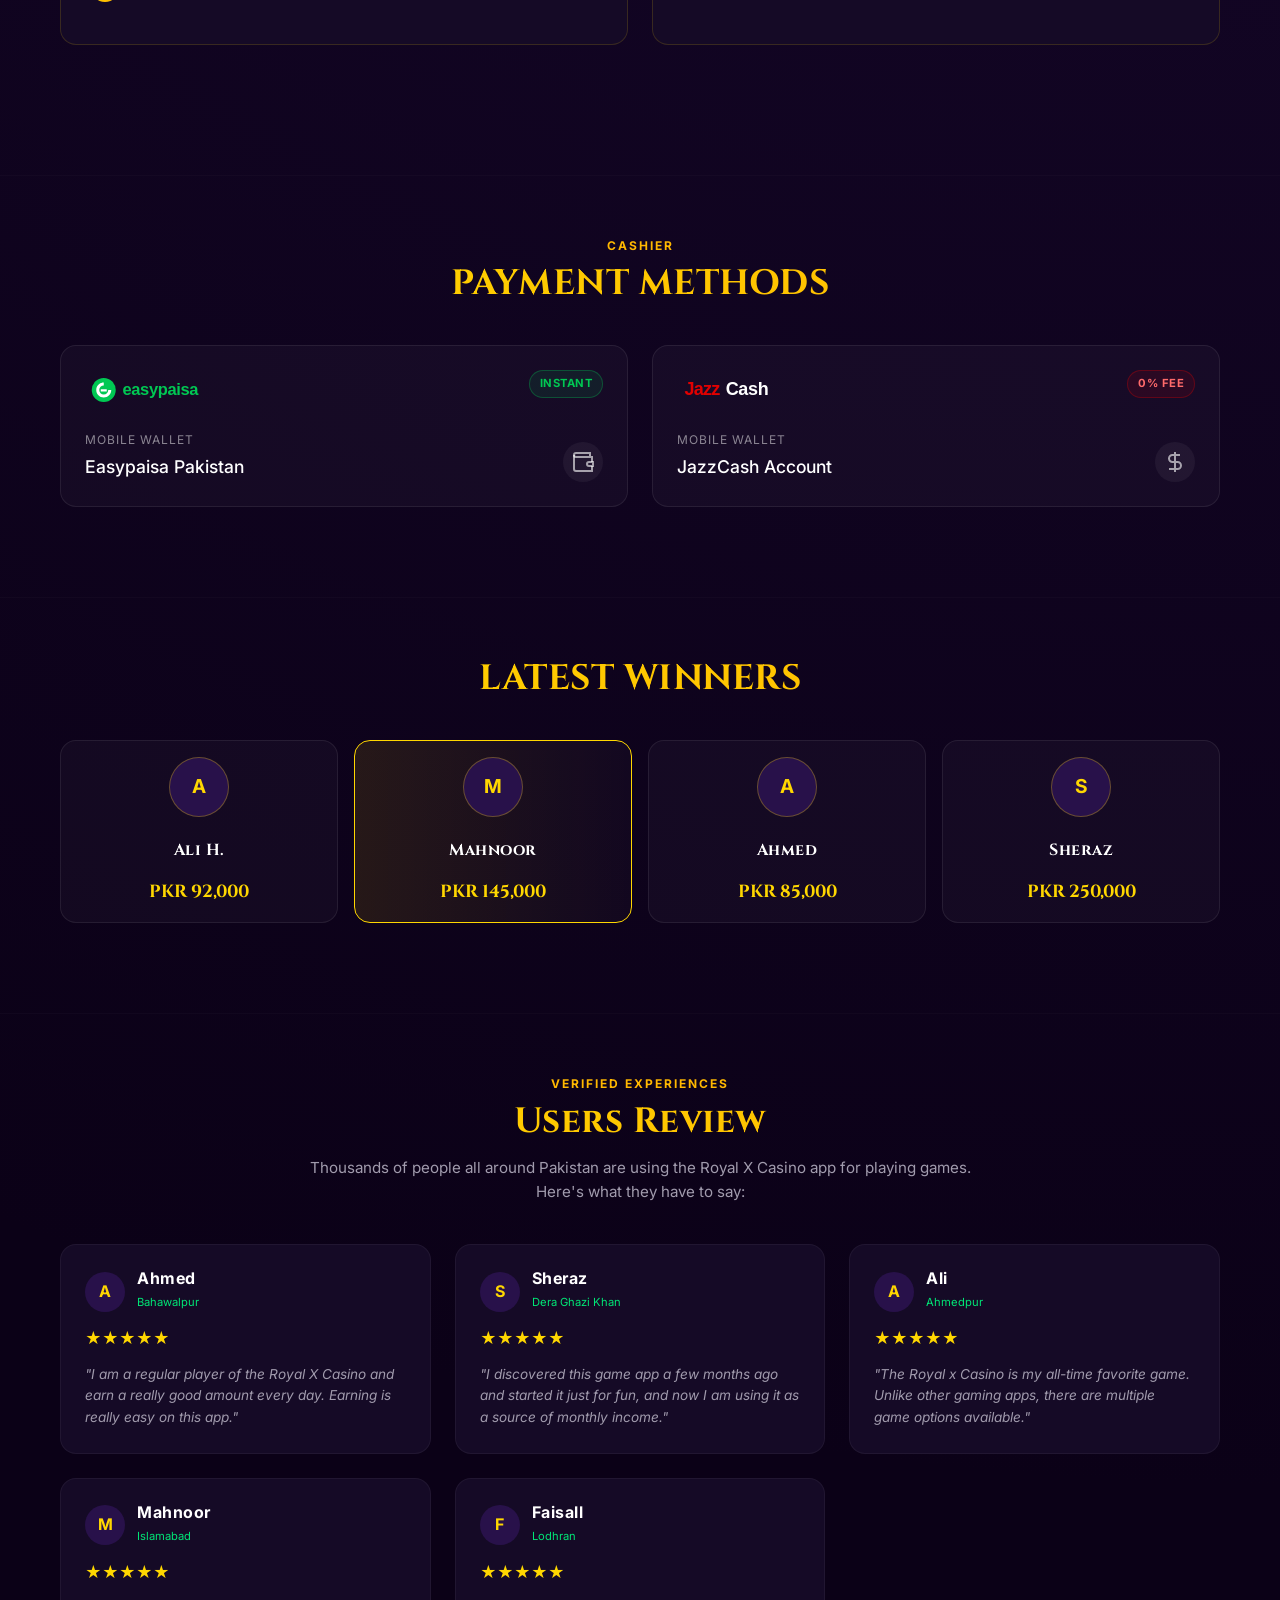
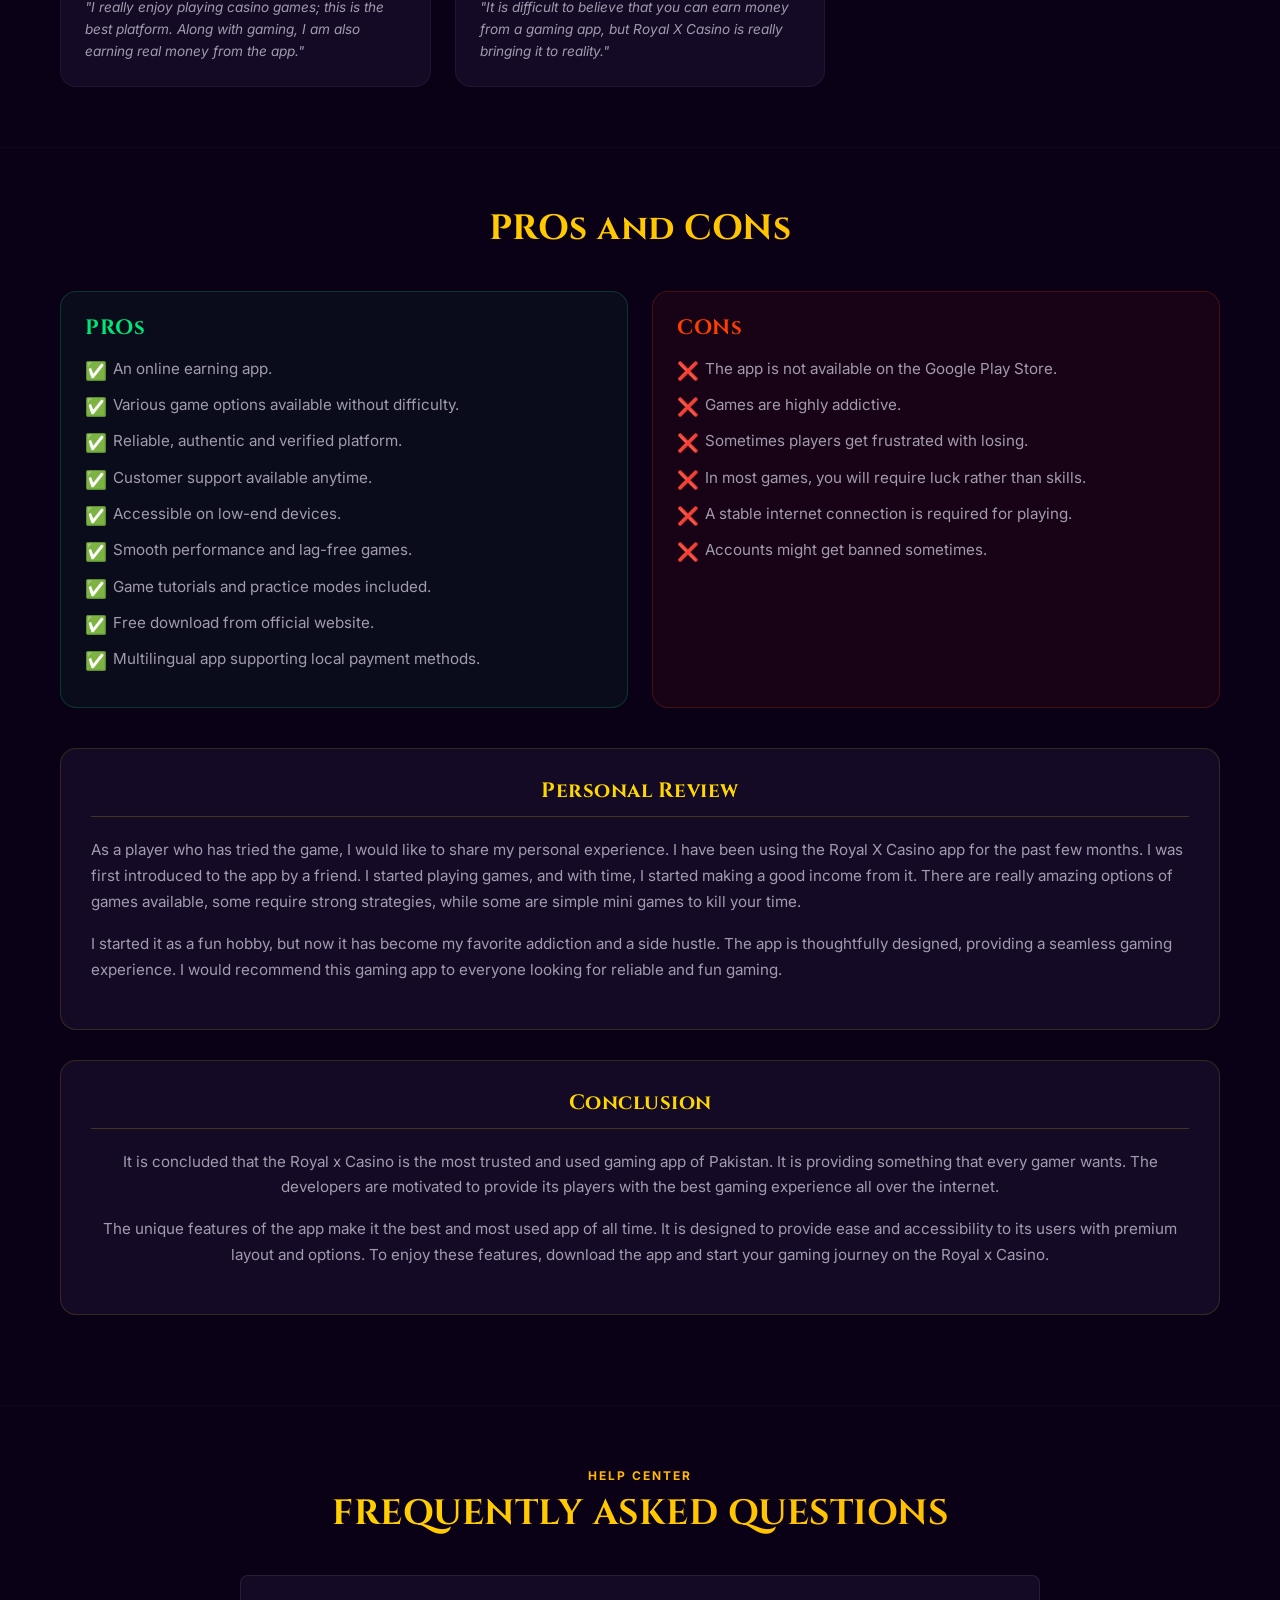
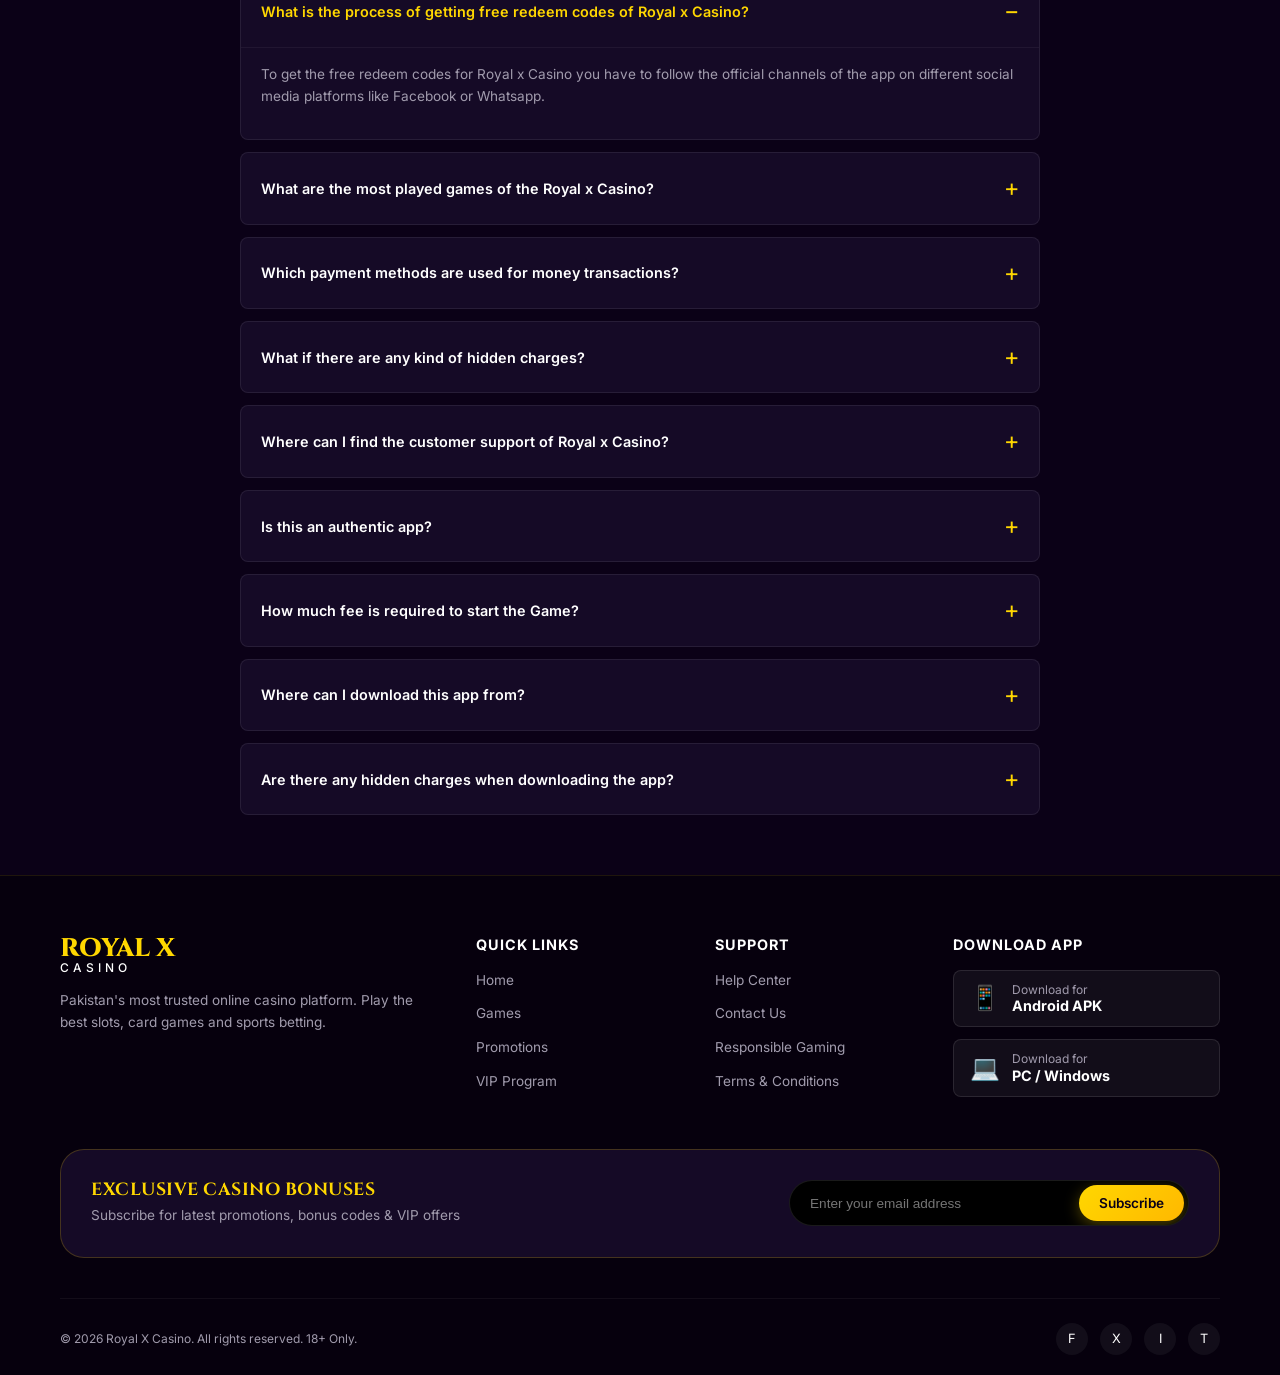
==== commit eb425a23: "refactor: redesign features section with new grid layout and add custom component styling" ====
--- a/index.html
+++ b/index.html
@@ -339,46 +339,76 @@
                     <h2>Key Features of Royal X Casino</h2>
                 </div>
 
-                <div class="features-grid">
-                    <div class="feature-box">
-                        <h4>Smooth performance</h4>
-                        <p>On Royal X Casino, players will experience a smooth and seamless gaming experience without errors or glitches. The app is updated regularly to ensure the quality and performance of the game.</p>
-                    </div>
-                    <div class="feature-box">
-                        <h4>AD-free games</h4>
-                        <p>The Royal x Casino doesn't support boring ADs during the game. Enjoy your games with ease and focus.</p>
-                    </div>
-                    <div class="feature-box">
-                        <h4>Quick transactions</h4>
-                        <p>The app ensures quick transactions through your local payment methods. The app supports Jazzcash and Easypaisa for fast deposit and withdrawal.</p>
-                    </div>
-                    <div class="feature-box">
-                        <h4>Fair Resulting</h4>
-                        <p>Provides on-spot and fair results to avoid any clash. As soon as the game is completed, the results are announced on the spot.</p>
-                    </div>
-                    <div class="feature-box">
-                        <h4>Real Money earning</h4>
-                        <p>Earn money only by staying in your bed and enjoying yourself on your phone. No need to step out to earn.</p>
-                    </div>
-                    <div class="feature-box">
-                        <h4>Social Interactions</h4>
-                        <p>Expand your social circle. Play matches with players and interact with new people every day.</p>
-                    </div>
-                    <div class="feature-box">
-                        <h4>Tournaments and Events</h4>
-                        <p>Show your skills in front of a live audience in monthly events. Earn double the price by participating in tournaments.</p>
-                    </div>
-                    <div class="feature-box">
-                        <h4>VIP Membership</h4>
-                        <p>Become a VIP member by making the maximum winnings in a month. Avail all luxuries, premium features, and double rewards.</p>
-                    </div>
-                    <div class="feature-box">
-                        <h4>Customer Support</h4>
-                        <p>Chat with the customer support center on WhatsApp or Telegram channels anytime you face an issue.</p>
-                    </div>
-                    <div class="feature-box">
-                        <h4>Security and safety</h4>
-                        <p>The app is safe and secure following all security protocols. Your data and information is safe within the app.</p>
+                <div class="premium-feature-list">
+                    <div class="pf-item">
+                        <div class="pf-icon">⚡</div>
+                        <div class="pf-content">
+                            <h4>Smooth performance</h4>
+                            <p>Experience seamless, lag-free gaming with regular optimization updates.</p>
+                        </div>
+                    </div>
+                    <div class="pf-item">
+                        <div class="pf-icon">🚫</div>
+                        <div class="pf-content">
+                            <h4>AD-free games</h4>
+                            <p>Enjoy your games with complete focus, uninterrupted by boring ADs.</p>
+                        </div>
+                    </div>
+                    <div class="pf-item">
+                        <div class="pf-icon">💳</div>
+                        <div class="pf-content">
+                            <h4>Quick transactions</h4>
+                            <p>Fast deposits and withdrawals natively supporting JazzCash and Easypaisa.</p>
+                        </div>
+                    </div>
+                    <div class="pf-item">
+                        <div class="pf-icon">⚖️</div>
+                        <div class="pf-content">
+                            <h4>Fair Resulting</h4>
+                            <p>On-spot, transparent, and fair results announced immediately after games.</p>
+                        </div>
+                    </div>
+                    <div class="pf-item">
+                        <div class="pf-icon">💰</div>
+                        <div class="pf-content">
+                            <h4>Real Money earning</h4>
+                            <p>Earn real cash from your phone by completing games and fun tasks.</p>
+                        </div>
+                    </div>
+                    <div class="pf-item">
+                        <div class="pf-icon">🤝</div>
+                        <div class="pf-content">
+                            <h4>Social Interactions</h4>
+                            <p>Expand your social circle by interacting with new players every day.</p>
+                        </div>
+                    </div>
+                    <div class="pf-item">
+                        <div class="pf-icon">🏆</div>
+                        <div class="pf-content">
+                            <h4>Tournaments and Events</h4>
+                            <p>Compete in live monthly events to win double rewards and prizes.</p>
+                        </div>
+                    </div>
+                    <div class="pf-item">
+                        <div class="pf-icon">👑</div>
+                        <div class="pf-content">
+                            <h4>VIP Membership</h4>
+                            <p>Unlock premium features and double rewards by maximizing your monthly winnings.</p>
+                        </div>
+                    </div>
+                    <div class="pf-item">
+                        <div class="pf-icon">🎧</div>
+                        <div class="pf-content">
+                            <h4>Customer Support</h4>
+                            <p>24/7 live assistance available through WhatsApp and Telegram channels.</p>
+                        </div>
+                    </div>
+                    <div class="pf-item">
+                        <div class="pf-icon">🔒</div>
+                        <div class="pf-content">
+                            <h4>Security and safety</h4>
+                            <p>Your data is protected ensuring maximum privacy with strict security protocols.</p>
+                        </div>
                     </div>
                 </div>
                 
@@ -446,83 +476,48 @@
                     <p class="section-desc">A unique perspective on online gaming, turning your average gaming experience into a money-making activity. Support for safe deposits and withdrawals. Get your app today.</p>
                 </div>
 
-                <div class="content-box">
-                    <h3>📥 Steps for Downloading the APK file</h3>
-                    <div class="pros-cons-grid">
-                        <div class="pc-card">
-                            <h4>For Android Devices</h4>
-                            <ol class="guide-list">
-                                <li>Connect your device to a stable internet connection.</li>
-                                <li>Enable downloads from Unknown Sources in settings.</li>
-                                <li>Open your browser and search for Royal X Casino.</li>
-                                <li>Open the official website and find the download button.</li>
-                                <li>Click the button and wait for the APK file to download.</li>
-                                <li>Once downloaded, start installing the app.</li>
-                            </ol>
-                        </div>
-                        <div class="pc-card">
-                            <h4>For PC</h4>
-                            <p>To enjoy the game on a big screen with better view:</p>
-                            <ol class="guide-list">
-                                <li>Search for Android Emulator (like BlueStacks) on Chrome.</li>
-                                <li>Download and install the Emulator.</li>
-                                <li>Open Emulator and type Royal X Casino in the search.</li>
-                                <li>Visit official website and click download.</li>
-                                <li>Install the app and enjoy your games.</li>
-                            </ol>
-                            <div class="mt-10">
-                                <strong class="gold-text">PC Requirements:</strong> Intel Core i3, 4GB RAM, Win 10/11, 10GB Space.
-                            </div>
-                        </div>
-                        <div class="pc-card">
-                            <h4>For iOS</h4>
-                            <ol class="guide-list">
-                                <li>Open the Safari browser on your device.</li>
-                                <li>Search and visit the official Royal X Casino website.</li>
-                                <li>Tap on the download button available on the website.</li>
-                                <li>Once downloaded, install the app from settings.</li>
-                                <li>Register and enjoy the games!</li>
-                            </ol>
-                            <div class="mt-10">
-                                <strong class="gold-text">iOS Requirements:</strong> Safari, 500MB+ Space, iOS 12+.
-                            </div>
-                        </div>
-                        <div class="pc-card">
-                            <h4>Getting the App Installed</h4>
-                            <ol class="guide-list">
-                                <li>The downloaded APK file will be in the downloaded folder.</li>
-                                <li>Open the folder and click on the MK file to install.</li>
-                                <li>Wait for the installation process to complete.</li>
-                                <li>The app will appear on your device's home screen.</li>
-                                <li>Signup, deposit, and start your gaming journey!</li>
-                            </ol>
-                        </div>
-                    </div>
-                </div>
-
-                <div class="content-box">
-                    <h3>📝 Getting Signed up & Logging in</h3>
-                    <div class="pros-cons-grid">
-                        <div class="pc-card">
-                            <h4>How to Sign Up</h4>
-                            <ol class="guide-list">
-                                <li>Open the Royal x Casino app and click "Get Signed Up".</li>
-                                <li>Provide your Email address or phone number.</li>
-                                <li>You will receive a unique OTP Code for verification.</li>
-                                <li>Confirm the OTP code within 45 seconds.</li>
-                                <li>Set a unique username and a strong password (digits/symbols).</li>
-                                <li>Agree to terms and conditions, then click Done.</li>
-                            </ol>
-                        </div>
-                        <div class="pc-card">
-                            <h4>How to Login</h4>
-                            <ol class="guide-list">
-                                <li>Open the Royal X Casino app.</li>
-                                <li>Select the "Already have an account" option.</li>
-                                <li>Enter your Username and password correctly.</li>
-                                <li>Tap on the Log in button.</li>
-                                <li>You will be logged in to your account.</li>
-                            </ol>
+                <div class="content-box" style="border: none; background: transparent; padding: 0;">
+                    <h3 class="text-center" style="border: none; margin-bottom: 30px; font-size: 1.8rem;">📥 Downloading & Installation</h3>
+                    <div class="steps-grid">
+                        <div class="step-card">
+                            <div class="step-icon">📱<div class="step-num">1</div></div>
+                            <h3>Android</h3>
+                            <p>Download the APK from our site and enable 'Unknown Sources' in settings to install.</p>
+                        </div>
+                        <div class="step-connector"></div>
+                        <div class="step-card">
+                            <div class="step-icon">💻<div class="step-num">2</div></div>
+                            <h3>PC / Windows</h3>
+                            <p>Use an Android emulator like BlueStacks to run the downloaded APK smoothly.</p>
+                        </div>
+                        <div class="step-connector"></div>
+                        <div class="step-card">
+                            <div class="step-icon">🍏<div class="step-num">3</div></div>
+                            <h3>iOS Devices</h3>
+                            <p>Download via Safari browser and install directly from your device settings.</p>
+                        </div>
+                    </div>
+                </div>
+
+                <div class="content-box mt-40" style="border: none; background: transparent; padding: 0; margin-top: 60px;">
+                    <h3 class="text-center" style="border: none; margin-bottom: 30px; font-size: 1.8rem;">📝 Account Setup</h3>
+                    <div class="steps-grid">
+                        <div class="step-card">
+                            <div class="step-icon">👤<div class="step-num">1</div></div>
+                            <h3>Sign Up</h3>
+                            <p>Enter your phone or email, verify via OTP, and create a strong password.</p>
+                        </div>
+                        <div class="step-connector"></div>
+                        <div class="step-card">
+                            <div class="step-icon">🔑<div class="step-num">2</div></div>
+                            <h3>Login</h3>
+                            <p>Access your new account using your registered credentials to enter the dashboard.</p>
+                        </div>
+                        <div class="step-connector"></div>
+                        <div class="step-card">
+                            <div class="step-icon">🎮<div class="step-num">3</div></div>
+                            <h3>Play & Earn</h3>
+                            <p>Make your first secure deposit, claim your welcome bonuses, and start winning!</p>
                         </div>
                     </div>
                 </div>
@@ -634,17 +629,54 @@
                     <h2>PAYMENT METHODS</h2>
                 </div>
 
-                <div class="payment-grid">
-                    <div class="payment-card">
-                        <div class="payment-header">
-                            <div class="payment-logo green">E</div>
-                            <div class="payment-title">EASYPAISA<span class="sm-txt">Mobile Wallet</span></div>
-                        </div>
-                    </div>
-                    <div class="payment-card">
-                        <div class="payment-header">
-                            <div class="payment-logo red">J</div>
-                            <div class="payment-title">JAZZCASH<span class="sm-txt">Mobile Wallet</span></div>
+                <div class="payment-grid updated-payment-grid">
+                    <!-- Easypaisa Card -->
+                    <div class="modern-pay-card easypaisa-card">
+                        <div class="card-bg-glow"></div>
+                        <div class="card-top">
+                            <div class="pay-logo ep-logo">
+                                <svg viewBox="0 0 200 50" fill="none" xmlns="http://www.w3.org/2000/svg">
+                                    <rect width="200" height="50" rx="8" fill="transparent"/>
+                                    <circle cx="25" cy="25" r="16" fill="#00C853"/>
+                                    <path d="M25 15C19.4772 15 15 19.4772 15 25C15 30.5228 19.4772 35 25 35C30.5228 35 35 30.5228 35 25H31C31 28.3137 28.3137 31 25 31C21.6863 31 19 28.3137 19 25C19 21.6863 21.6863 19 25 19V15Z" fill="white"/>
+                                    <path d="M21 24H29V27H21V24Z" fill="white"/>
+                                    <text x="50" y="32" font-family="Arial, sans-serif" font-weight="800" font-size="22" fill="#00C853" letter-spacing="-0.5">easypaisa</text>
+                                </svg>
+                            </div>
+                            <span class="pay-badge">Instant</span>
+                        </div>
+                        <div class="card-bottom">
+                            <div class="pay-info">
+                                <span class="pay-label">Mobile Wallet</span>
+                                <strong class="pay-name">Easypaisa Pakistan</strong>
+                            </div>
+                            <div class="pay-icon">
+                                <svg width="24" height="24" viewBox="0 0 24 24" fill="none" stroke="currentColor" stroke-width="2"><path d="M21 12V7H5a2 2 0 0 1 0-4h14v4"/><path d="M3 5v14a2 2 0 0 0 2 2h16v-5"/><path d="M18 12a2 2 0 0 0 0 4h4v-4Z"/></svg>
+                            </div>
+                        </div>
+                    </div>
+
+                    <!-- Jazzcash Card -->
+                    <div class="modern-pay-card jazzcash-card">
+                        <div class="card-bg-glow"></div>
+                        <div class="card-top">
+                            <div class="pay-logo jc-logo">
+                                <svg viewBox="0 0 200 50" fill="none" xmlns="http://www.w3.org/2000/svg">
+                                    <rect width="200" height="50" rx="8" fill="transparent"/>
+                                    <text x="10" y="32" font-family="Arial, sans-serif" font-weight="900" font-size="24" fill="#E20000" letter-spacing="-1">Jazz</text>
+                                    <text x="65" y="32" font-family="Arial, sans-serif" font-weight="600" font-size="24" fill="#FFFFFF" letter-spacing="-0.5">Cash</text>
+                                </svg>
+                            </div>
+                            <span class="pay-badge">0% Fee</span>
+                        </div>
+                        <div class="card-bottom">
+                            <div class="pay-info">
+                                <span class="pay-label">Mobile Wallet</span>
+                                <strong class="pay-name">JazzCash Account</strong>
+                            </div>
+                            <div class="pay-icon">
+                                <svg width="24" height="24" viewBox="0 0 24 24" fill="none" stroke="currentColor" stroke-width="2"><path d="M12 2v20M17 5H9.5a3.5 3.5 0 0 0 0 7h5a3.5 3.5 0 0 1 0 7H6"/></svg>
+                            </div>
                         </div>
                     </div>
                 </div>
--- a/css/style.css
+++ b/css/style.css
@@ -486,6 +486,58 @@
   margin-bottom: 0;
 }
 
+/* Premium Feature List (replaces boxes for a cleaner look) */
+.premium-feature-list {
+  display: grid;
+  grid-template-columns: 1fr;
+  gap: 16px;
+  margin-bottom: 40px;
+}
+.pf-item {
+  display: flex;
+  align-items: flex-start;
+  gap: 16px;
+  padding: 16px 20px;
+  background: transparent;
+  border-bottom: 1px solid rgba(255, 255, 255, 0.05);
+  transition: all 0.3s ease;
+  border-radius: 8px;
+}
+.pf-item:hover {
+  background: rgba(255, 215, 0, 0.03);
+  border-bottom-color: transparent;
+  box-shadow: 0 4px 15px rgba(0, 0, 0, 0.2);
+  transform: translateX(5px);
+}
+.pf-icon {
+  font-size: 1.5rem;
+  background: rgba(255, 255, 255, 0.05);
+  width: 48px;
+  height: 48px;
+  flex-shrink: 0;
+  display: flex;
+  align-items: center;
+  justify-content: center;
+  border-radius: 12px;
+  border: 1px solid rgba(255, 215, 0, 0.2);
+  transition: all 0.3s ease;
+}
+.pf-item:hover .pf-icon {
+  background: rgba(255, 215, 0, 0.1);
+  transform: scale(1.1) rotate(5deg);
+}
+.pf-content h4 {
+  margin: 0 0 4px 0;
+  color: var(--gold-light);
+  font-size: 1.1rem;
+}
+.pf-content p {
+  margin: 0;
+  font-size: 0.9rem;
+  color: var(--text-muted);
+  line-height: 1.5;
+}
+
 /* Guides / Ordered Lists */
 .guide-list {
   counter-reset: custom-counter;
@@ -706,27 +758,147 @@
 .tab-btn { background: var(--bg-card); color: var(--text-muted); border: 1px solid rgba(255,255,255,0.1); padding: 8px 16px; border-radius: var(--radius-full); font-size: 0.85rem; cursor: pointer; transition: 0.3s; }
 .tab-btn.active, .tab-btn:hover { background: rgba(255, 215, 0, 0.1); color: var(--gold-primary); border-color: var(--gold-primary); }
 
-.payment-grid { display: grid; grid-template-columns: 1fr; gap: 16px; margin-bottom: 30px; }
-.payment-card { background: var(--bg-card); border: 1px solid rgba(255,255,255,0.08); border-radius: var(--radius-md); padding: 20px; transition: var(--transition); }
-.payment-card:hover { border-color: var(--gold-primary); transform: translateY(-3px); }
-
-.payment-header { display: flex; align-items: center; gap: 12px; margin-bottom: 20px; border-bottom: 1px solid rgba(255,255,255,0.05); padding-bottom: 16px; }
-.payment-logo { width: 40px; height: 40px; border-radius: 8px; display: flex; align-items: center; justify-content: center; font-weight: 800; color: #fff; font-size: 1.2rem; }
-.payment-logo.green { background: linear-gradient(135deg, #4caf50, #2e7d32); }
-.payment-logo.red { background: linear-gradient(135deg, #f44336, #c62828); }
-.payment-logo.blue { background: linear-gradient(135deg, #2196f3, #1565c0); }
-.payment-logo.cyan { background: linear-gradient(135deg, #00BCD4, #00838F); }
-
-.payment-title { font-size: 1.1rem; font-weight: 700; color: #fff; line-height: 1.2; }
-.sm-txt { display: block; font-size: 0.7rem; color: var(--text-muted); font-weight: 400; }
-
-.payment-details { display: flex; flex-direction: column; gap: 12px; }
-.detail-row { display: flex; justify-content: space-between; font-size: 0.85rem; }
-.detail-row span { color: var(--text-muted); }
-.detail-row strong { color: #fff; }
-
-.trust-badges { display: flex; flex-wrap: wrap; justify-content: center; gap: 12px; }
-.trust-badges span { font-size: 0.75rem; color: var(--text-muted); background: rgba(255,255,255,0.05); padding: 4px 10px; border-radius: 4px; }
+.payment-grid.updated-payment-grid { display: grid; grid-template-columns: 1fr; gap: 20px; margin-bottom: 30px; }
+
+/* Modern Payment Cards Redesign */
+.modern-pay-card {
+  position: relative;
+  background: rgba(255, 255, 255, 0.03);
+  border: 1px solid rgba(255, 255, 255, 0.08);
+  border-radius: 16px;
+  padding: 24px;
+  display: flex;
+  flex-direction: column;
+  justify-content: space-between;
+  min-height: 160px;
+  overflow: hidden;
+  transition: all 0.4s cubic-bezier(0.175, 0.885, 0.32, 1.275);
+  cursor: pointer;
+  z-index: 1;
+}
+
+.modern-pay-card:hover {
+  transform: translateY(-5px) scale(1.02);
+  border-color: rgba(255, 255, 255, 0.2);
+  box-shadow: 0 15px 35px rgba(0,0,0,0.3);
+}
+
+.card-bg-glow {
+  position: absolute;
+  top: -50%;
+  left: -50%;
+  width: 200%;
+  height: 200%;
+  background: radial-gradient(circle at center, rgba(255,255,255,0.05) 0%, transparent 50%);
+  opacity: 0;
+  transition: opacity 0.5s ease;
+  z-index: -1;
+  pointer-events: none;
+}
+
+.modern-pay-card:hover .card-bg-glow {
+  opacity: 1;
+}
+
+.easypaisa-card:hover {
+  border-color: #00C853;
+  box-shadow: 0 10px 30px rgba(0, 200, 83, 0.15);
+}
+.easypaisa-card .card-bg-glow {
+  background: radial-gradient(circle at center, rgba(0, 200, 83, 0.1) 0%, transparent 60%);
+}
+
+.jazzcash-card:hover {
+  border-color: #E20000;
+  box-shadow: 0 10px 30px rgba(226, 0, 0, 0.15);
+}
+.jazzcash-card .card-bg-glow {
+  background: radial-gradient(circle at center, rgba(226, 0, 0, 0.1) 0%, transparent 60%);
+}
+
+.card-top {
+  display: flex;
+  justify-content: space-between;
+  align-items: flex-start;
+  margin-bottom: 20px;
+}
+
+.pay-logo {
+  height: 40px;
+  width: 150px;
+}
+.pay-logo svg {
+  width: 100%;
+  height: 100%;
+  display: block;
+}
+
+.pay-badge {
+  background: rgba(255, 215, 0, 0.15);
+  color: var(--gold-primary);
+  border: 1px solid rgba(255, 215, 0, 0.3);
+  padding: 4px 10px;
+  border-radius: 20px;
+  font-size: 0.7rem;
+  font-weight: 700;
+  text-transform: uppercase;
+  letter-spacing: 0.5px;
+}
+
+.easypaisa-card .pay-badge {
+  background: rgba(0, 200, 83, 0.1);
+  color: #00C853;
+  border-color: rgba(0, 200, 83, 0.3);
+}
+
+.jazzcash-card .pay-badge {
+  background: rgba(226, 0, 0, 0.1);
+  color: #ff6b6b;
+  border-color: rgba(226, 0, 0, 0.3);
+}
+
+.card-bottom {
+  display: flex;
+  justify-content: space-between;
+  align-items: flex-end;
+}
+
+.pay-info {
+  display: flex;
+  flex-direction: column;
+  gap: 4px;
+}
+
+.pay-label {
+  font-size: 0.75rem;
+  color: rgba(255, 255, 255, 0.5);
+  text-transform: uppercase;
+  letter-spacing: 1px;
+}
+
+.pay-name {
+  font-size: 1.1rem;
+  color: #fff;
+  font-weight: 500;
+}
+
+.pay-icon {
+  width: 40px;
+  height: 40px;
+  background: rgba(255, 255, 255, 0.05);
+  border-radius: 50%;
+  display: flex;
+  align-items: center;
+  justify-content: center;
+  color: rgba(255, 255, 255, 0.6);
+  transition: all 0.3s ease;
+}
+
+.modern-pay-card:hover .pay-icon {
+  background: rgba(255, 255, 255, 0.1);
+  color: #fff;
+  transform: rotate(-10deg);
+}
 
 
 /* ============================================================
@@ -1088,6 +1260,7 @@
   .section-heading h2 { font-size: 2.2rem; }
   
   .features-grid { grid-template-columns: repeat(2, 1fr); gap: 24px; }
+  .premium-feature-list { grid-template-columns: repeat(2, 1fr); gap: 20px; }
   .pros-cons-grid { grid-template-columns: repeat(2, 1fr); }
   
   .analytics-grid { grid-template-columns: repeat(2, 1fr); gap: 24px; }
@@ -1100,7 +1273,7 @@
   .step-card { width: calc(50% - 10px); }
   .step-connector { display: none; }
 
-  .payment-grid { grid-template-columns: repeat(2, 1fr); }
+  .payment-grid.updated-payment-grid { grid-template-columns: repeat(2, 1fr); gap: 24px; }
   .reviews-grid { grid-template-columns: repeat(2, 1fr); }
   
   .footer-top { grid-template-columns: repeat(2, 1fr); }
@@ -1123,6 +1296,7 @@
   .hero-title { font-size: 2.5rem; max-width: 900px; }
   
   .features-grid { grid-template-columns: repeat(3, 1fr); }
+  .premium-feature-list { grid-template-columns: repeat(2, 1fr); }
 
   .analytics-grid { grid-template-columns: repeat(4, 1fr); }
   
@@ -1137,7 +1311,7 @@
   .step-card { width: 100%; }
   .step-connector { display: block; width: 50px; height: 2px; margin: 50px 0 0 0; flex-shrink: 0; }
   
-  .payment-grid { grid-template-columns: repeat(4, 1fr); }
+  .payment-grid.updated-payment-grid { grid-template-columns: repeat(2, 1fr); }
   .reviews-grid { grid-template-columns: repeat(3, 1fr); gap: 24px; }
   .faq-accordion { max-width: 800px; margin: 0 auto; }
   
